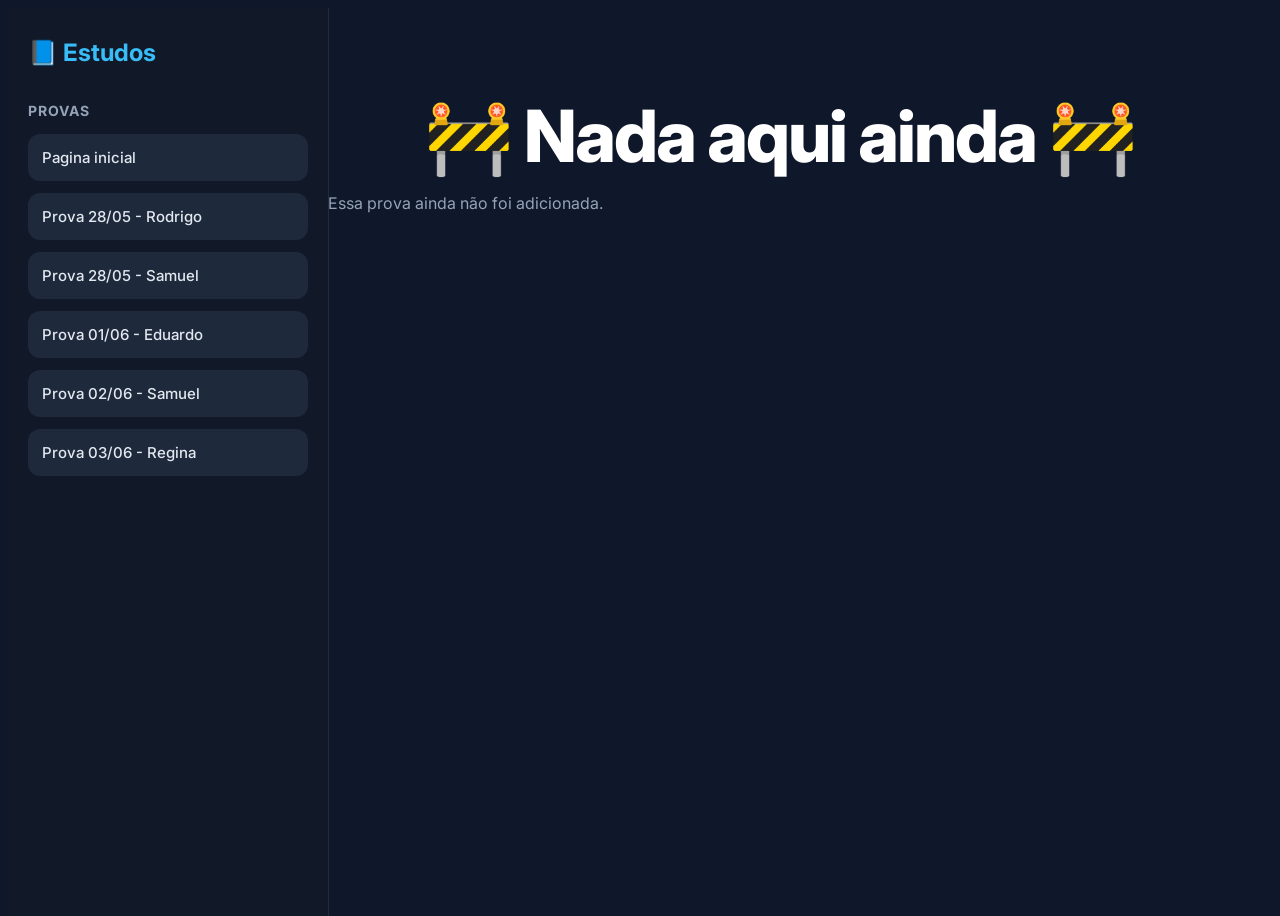
==== eduardo.html @ 47b03b49 "Update eduardo.html" ====
<!DOCTYPE html>
<html lang="pt-BR">
<head>
<meta charset="UTF-8">
<meta name="viewport" content="width=device-width, initial-scale=1.0">

<title>Nada Aqui</title>

<link href="https://fonts.googleapis.com/css2?family=Inter:wght@400;500;600;700&display=swap" rel="stylesheet">
<link rel="stylesheet" href="style.css">

</head>

<body>

<!-- SIDEBAR -->

<div class="sidebar">

    <div class="logo">
        📘 Estudos
    </div>

    <h2>Provas</h2>

    <div class="menu">
        <a href="index.html"> Pagina inicial
        <a href="rodrigo.html">Prova 28/05 - Rodrigo</a>
        <a href="samuel1.html">Prova 28/05 - Samuel</a>
        <a href="eduardo.html">Prova 01/06 - Eduardo</a>
        <a href="samuel2.html">Prova 02/06 - Samuel</a>
        <a href="regina.html">Prova 03/06 - Regina</a>
    </div>

</div>

<!-- MAIN -->

<div class="main">

    <div class="header">

        <h1>🚧 Nada aqui ainda 🚧</h1>

        <p>
            Essa prova ainda não foi adicionada.
        </p>

    </div>

</div>

</body>
</html>
---- style.css ----
```css
*{
    margin:0;
    padding:0;
    box-sizing:border-box;
}

body{
    font-family:'Inter',sans-serif;
    background:#0f172a;
    color:white;
    display:flex;
    min-height:100vh;
}

/* SIDEBAR */

.sidebar{
    width:280px;
    background:#111827;
    border-right:1px solid rgba(255,255,255,0.08);
    padding:30px 20px;
    position:fixed;
    height:100vh;
    overflow-y:auto;
}

.logo{
    font-size:24px;
    font-weight:700;
    margin-bottom:35px;
    color:#38bdf8;
}

.sidebar h2{
    font-size:14px;
    color:#94a3b8;
    margin-bottom:15px;
    text-transform:uppercase;
    letter-spacing:1px;
}

.menu{
    display:flex;
    flex-direction:column;
    gap:12px;
}

.menu a{
    text-decoration:none;
    color:#e2e8f0;
    background:#1e293b;
    padding:14px;
    border-radius:12px;
    transition:0.2s;
    font-size:15px;
    font-weight:500;
}

.menu a:hover{
    background:#334155;
    transform:translateX(3px);
}

/* MAIN */

.main{
    margin-left:280px;
    padding:40px;
    width:100%;
}

.header{
    margin-bottom:35px;
}

.header h1{
    font-size:34px;
    margin-bottom:10px;
}

.header p{
    color:#94a3b8;
    line-height:1.6;
}

/* QUESTÕES */

.question-card{
    background:#1e293b;
    border:1px solid rgba(255,255,255,0.05);
    border-radius:22px;
    padding:28px;
    margin-bottom:28px;
    box-shadow:0 10px 30px rgba(0,0,0,0.25);
}

.question-title{
    font-size:22px;
    font-weight:700;
    margin-bottom:18px;
    color:#f8fafc;
}

.question-text{
    color:#cbd5e1;
    line-height:1.8;
    margin-bottom:24px;
}

.answers{
    display:flex;
    flex-direction:column;
    gap:14px;
}

.answer{
    background:#0f172a;
    border:2px solid transparent;
    padding:16px;
    border-radius:14px;
    cursor:pointer;
    transition:0.2s;
    color:#e2e8f0;
    line-height:1.6;
}

.answer:hover{
    border-color:#38bdf8;
    transform:scale(1.01);
}

.answer.correct{
    background:#14532d;
    border-color:#22c55e;
    color:#dcfce7;
}

.answer.wrong{
    background:#7f1d1d;
    border-color:#ef4444;
    color:#fee2e2;
}

.answer.disabled{
    pointer-events:none;
}

/* RESPONSIVO */

@media(max-width:900px){

    body{
        flex-direction:column;
    }

    .sidebar{
        width:100%;
        height:auto;
        position:relative;
    }

    .main{
        margin-left:0;
        padding:25px;
    }

}
```css id="pn5d6l"
/* MAIN */

.main{
    margin-left:280px;
    width:100%;
    padding:40px;
}

/* HEADER */

.header{
    width:100%;
    margin-bottom:35px;
}

.header h1{
    width:100%;
    font-size:72px;
    font-weight:800;
    text-align:center;
    line-height:1.1;
    letter-spacing:-2px;
}

/* GIF */

.gif-container{
    width:100%;
    display:flex;
    justify-content:center;
    margin-bottom:35px;
}

.gif-container img{
    width:100%;
    max-width:1200px;
    border-radius:24px;
    box-shadow:0 15px 40px rgba(0,0,0,0.45);
}

/* TEXTO */

.info-text{
    width:100%;
    text-align:center;
}

.info-text p{
    font-size:28px;
    font-weight:700;
    color:#e2e8f0;
}
```
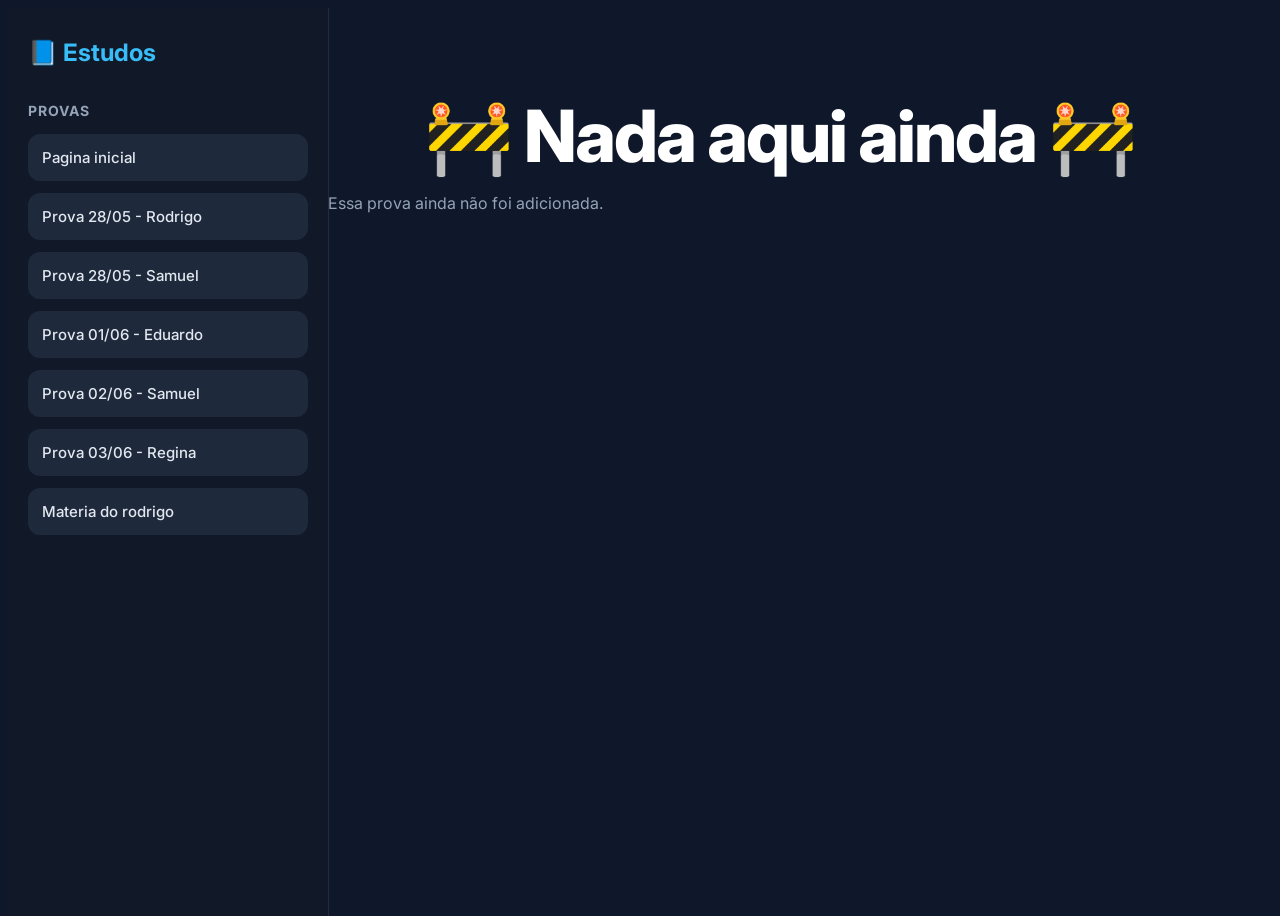
==== commit f99b7d4e: "Update eduardo.html" ====
--- a/eduardo.html
+++ b/eduardo.html
@@ -24,12 +24,13 @@
     <h2>Provas</h2>
 
     <div class="menu">
-        <a href="index.html"> Pagina inicial
+        <a href="index.html"> Pagina inicial</a>
         <a href="rodrigo.html">Prova 28/05 - Rodrigo</a>
         <a href="samuel1.html">Prova 28/05 - Samuel</a>
         <a href="eduardo.html">Prova 01/06 - Eduardo</a>
         <a href="samuel2.html">Prova 02/06 - Samuel</a>
         <a href="regina.html">Prova 03/06 - Regina</a>
+        <a href="materiadorodrigo"> Materia do rodrigo </a>
     </div>
 
 </div>
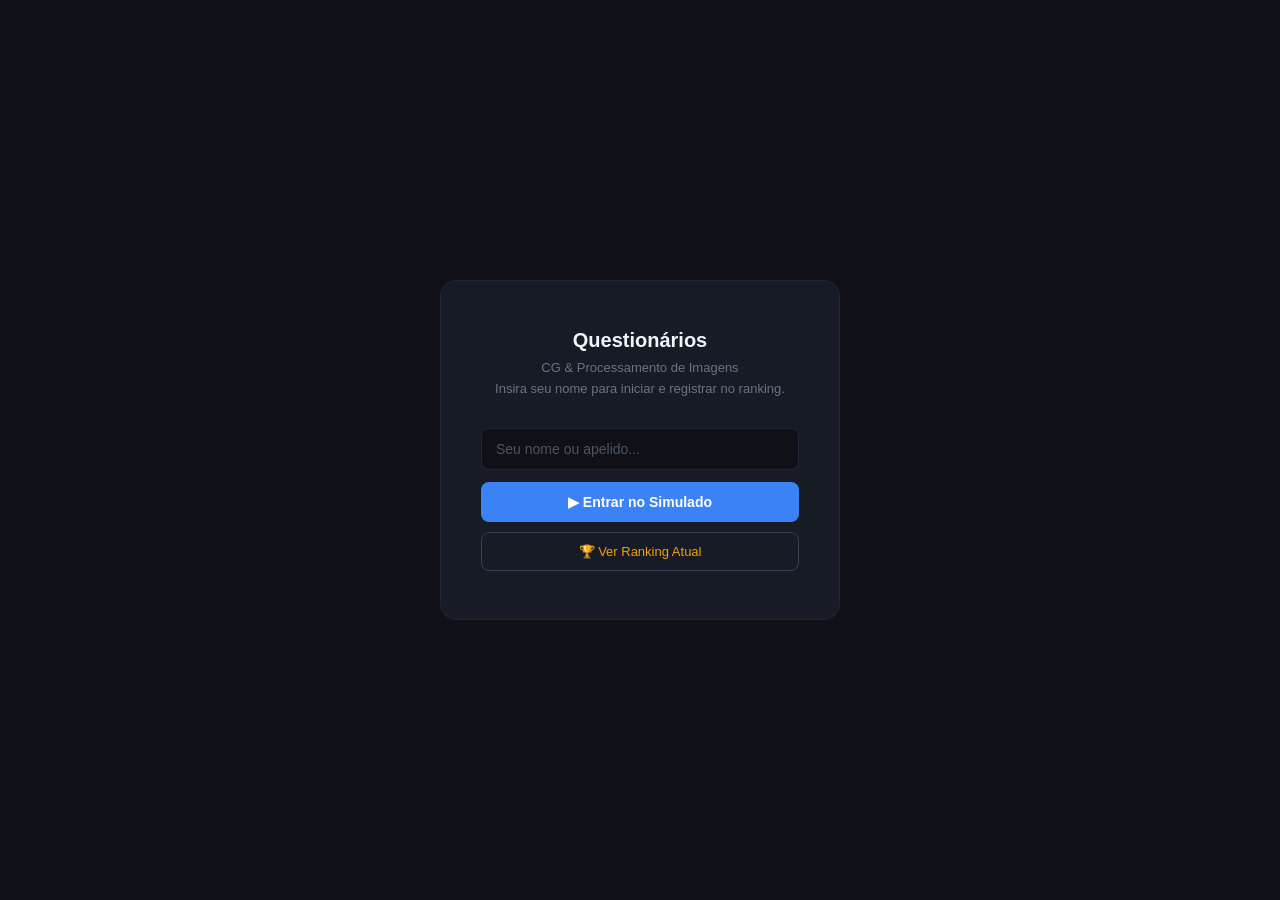
==== commit 8f56ae3e: "Update eduardo.html" ====
--- a/eduardo.html
+++ b/eduardo.html
@@ -1,55 +1,419 @@
 <!DOCTYPE html>
-<html lang="pt-BR">
+<html lang="pt-br">
 <head>
 <meta charset="UTF-8">
 <meta name="viewport" content="width=device-width, initial-scale=1.0">
-
-<title>Nada Aqui</title>
-
-<link href="https://fonts.googleapis.com/css2?family=Inter:wght@400;500;600;700&display=swap" rel="stylesheet">
-<link rel="stylesheet" href="style.css">
-
+<title>CG & Processamento de Imagens — Simulado</title>
+<style>
+* { box-sizing: border-box; margin: 0; padding: 0; }
+body {
+  font-family: -apple-system, BlinkMacSystemFont, 'Segoe UI', sans-serif;
+  background: #0f1117;
+  color: #e2e8f0;
+  font-size: 15px;
+  min-height: 100vh;
+}
+
+/* TOPBAR */
+#topbar {
+  display: none;
+  position: sticky;
+  top: 0;
+  z-index: 50;
+  background: #161b26;
+  border-bottom: 1px solid #1e2736;
+  padding: 0 32px;
+  height: 52px;
+  align-items: center;
+  gap: 16px;
+}
+.tb-nome { font-size: 14px; font-weight: 600; color: #f1f5f9; white-space: nowrap; }
+.tb-bar-wrap { flex: 1; height: 4px; background: #1e2736; border-radius: 2px; overflow: hidden; }
+.tb-bar { height: 100%; background: #3b82f6; width: 0%; transition: width 0.4s; border-radius: 2px; }
+.tb-scores { display: flex; gap: 14px; font-size: 13px; font-weight: 600; white-space: nowrap; }
+.tb-ok { color: #22c55e; }
+.tb-err { color: #ef4444; }
+.tb-prog { color: #4b5563; }
+.btn-rank-top {
+  background: transparent; color: #f59e0b;
+  border: 1px solid #374151; border-radius: 8px;
+  padding: 6px 14px; font-size: 13px; font-weight: 500;
+  cursor: pointer; white-space: nowrap; transition: border-color 0.15s;
+  font-family: inherit;
+}
+.btn-rank-top:hover { border-color: #f59e0b; }
+
+/* LOGIN */
+#screen-login {
+  min-height: 100vh; display: flex;
+  align-items: center; justify-content: center; padding: 40px 20px;
+}
+.login-card {
+  background: #161b26; border: 1px solid #1e2736;
+  border-radius: 16px; padding: 48px 40px;
+  width: 100%; max-width: 400px; text-align: center;
+}
+.login-card h1 { font-size: 20px; font-weight: 700; color: #f1f5f9; margin-bottom: 6px; }
+.login-card p { font-size: 13px; color: #6b7280; margin-bottom: 28px; line-height: 1.6; }
+.login-card input {
+  width: 100%; background: #0f1117; border: 1px solid #1e2736;
+  border-radius: 8px; padding: 12px 14px; color: #f1f5f9;
+  font-size: 14px; outline: none; margin-bottom: 12px;
+  transition: border-color 0.15s; font-family: inherit;
+}
+.login-card input:focus { border-color: #3b82f6; }
+.login-card input::placeholder { color: #4b5563; }
+.btn-primary {
+  width: 100%; background: #3b82f6; color: #fff; border: none;
+  border-radius: 8px; padding: 12px; font-size: 14px; font-weight: 600;
+  cursor: pointer; margin-bottom: 10px; transition: background 0.15s; font-family: inherit;
+}
+.btn-primary:hover { background: #2563eb; }
+.btn-secondary {
+  width: 100%; background: transparent; color: #f59e0b;
+  border: 1px solid #374151; border-radius: 8px;
+  padding: 11px; font-size: 13px; font-weight: 500;
+  cursor: pointer; transition: border-color 0.15s; font-family: inherit;
+}
+.btn-secondary:hover { border-color: #f59e0b; }
+
+/* QUIZ */
+#screen-quiz { display: none; max-width: 820px; margin: 0 auto; padding: 36px 24px 60px; }
+#quiz-heading h1 { font-size: 30px; font-weight: 800; color: #f1f5f9; margin-bottom: 6px; }
+#quiz-heading p { font-size: 13px; color: #6b7280; margin-bottom: 28px; }
+
+/* CARDS */
+.q-card {
+  background: #161b26; border: 1px solid #1e2736;
+  border-radius: 12px; padding: 26px; margin-bottom: 16px;
+}
+.q-num { font-size: 13px; font-weight: 600; color: #3b82f6; margin-bottom: 10px; }
+.q-ctx {
+  font-size: 13px; color: #6b7280; line-height: 1.65;
+  margin-bottom: 14px; padding-bottom: 14px; border-bottom: 1px solid #1e2736;
+}
+.q-txt { font-size: 14px; color: #cbd5e1; line-height: 1.65; margin-bottom: 16px; }
+.options { display: flex; flex-direction: column; gap: 8px; }
+.opt {
+  display: flex; align-items: flex-start; gap: 12px;
+  padding: 13px 15px; background: #1a2032;
+  border: 1px solid #1e2736; border-radius: 8px;
+  cursor: pointer; text-align: left; width: 100%;
+  font-family: inherit; font-size: 14px; color: #cbd5e1;
+  line-height: 1.55; transition: background 0.12s, border-color 0.12s;
+}
+.opt:hover:not(.locked) { background: #1e2a40; border-color: #2d3f5c; }
+.opt-l { font-size: 13px; font-weight: 600; color: #4b5563; min-width: 20px; flex-shrink: 0; margin-top: 1px; }
+.opt.correct { background: #052e16; border-color: #16a34a; color: #86efac; }
+.opt.correct .opt-l { color: #22c55e; }
+.opt.wrong { background: #1f1215; border-color: #b91c1c; color: #fca5a5; opacity: 0.75; }
+.opt.wrong .opt-l { color: #ef4444; }
+.opt.locked { cursor: default; pointer-events: none; }
+.explanation {
+  display: none; margin-top: 12px; padding: 13px 15px;
+  border-radius: 8px; font-size: 13px; line-height: 1.65; border-left: 3px solid;
+}
+.explanation.show { display: block; }
+.explanation.ok { background: #052e16; border-color: #16a34a; color: #86efac; }
+.explanation.fail { background: #1f1215; border-color: #b91c1c; color: #fca5a5; }
+.exp-tag {
+  display: block; font-size: 11px; font-weight: 700;
+  letter-spacing: 0.5px; margin-bottom: 5px; text-transform: uppercase;
+}
+.ok .exp-tag { color: #22c55e; }
+.fail .exp-tag { color: #ef4444; }
+
+/* RESULTADO */
+#screen-result {
+  display: none; min-height: 100vh;
+  align-items: center; justify-content: center; padding: 40px 24px;
+}
+.result-card {
+  background: #161b26; border: 1px solid #1e2736;
+  border-radius: 16px; padding: 48px 40px;
+  max-width: 440px; width: 100%; text-align: center;
+}
+.result-card h2 { font-size: 20px; font-weight: 700; color: #f1f5f9; margin-bottom: 10px; }
+.result-pct { font-size: 64px; font-weight: 800; color: #3b82f6; line-height: 1; margin-bottom: 10px; }
+.result-sub { font-size: 14px; color: #6b7280; margin-bottom: 28px; }
+.result-sub strong { color: #f1f5f9; }
+.sync-msg { font-size: 12px; color: #4b5563; margin-top: 12px; }
+
+/* RANKING */
+#screen-ranking { display: none; min-height: 100vh; padding: 48px 24px; }
+.rank-wrap { max-width: 580px; margin: 0 auto; }
+.rank-title { font-size: 20px; font-weight: 700; color: #f1f5f9; margin-bottom: 24px; }
+.rank-table { width: 100%; border-collapse: collapse; }
+.rank-table th {
+  text-align: left; font-size: 11px; font-weight: 600;
+  letter-spacing: 1px; text-transform: uppercase;
+  color: #4b5563; padding: 10px 14px; border-bottom: 1px solid #1e2736;
+}
+.rank-table td { padding: 13px 14px; font-size: 14px; color: #cbd5e1; border-bottom: 1px solid #1a2032; }
+.rank-pos { font-weight: 700; color: #6b7280; }
+.rank-pts { font-weight: 700; color: #22c55e; text-align: right; }
+.rank-me td { color: #fbbf24 !important; background: #1c1a10; }
+.rank-me .rank-pts { color: #fbbf24 !important; }
+.rank-loading { color: #4b5563; font-size: 13px; padding: 20px 14px; }
+.rank-actions { display: flex; gap: 10px; margin-top: 24px; flex-wrap: wrap; }
+.btn-back {
+  background: #1e2736; color: #93c5fd; border: 1px solid #1e2736;
+  border-radius: 8px; padding: 10px 18px; font-size: 13px; font-weight: 500;
+  cursor: pointer; transition: border-color 0.15s; font-family: inherit;
+}
+.btn-back:hover { border-color: #3b82f6; }
+.btn-reload {
+  background: transparent; color: #6b7280; border: 1px solid #1e2736;
+  border-radius: 8px; padding: 10px 18px; font-size: 13px;
+  cursor: pointer; font-family: inherit; transition: color 0.15s;
+}
+.btn-reload:hover { color: #f1f5f9; }
+
+::-webkit-scrollbar { width: 5px; }
+::-webkit-scrollbar-track { background: transparent; }
+::-webkit-scrollbar-thumb { background: #1e2736; border-radius: 3px; }
+</style>
 </head>
-
 <body>
 
-<!-- SIDEBAR -->
-
-<div class="sidebar">
-
-    <div class="logo">
-        📘 Estudos
+<div id="topbar">
+  <span class="tb-nome" id="tb-nome">—</span>
+  <div class="tb-bar-wrap"><div class="tb-bar" id="tb-bar"></div></div>
+  <div class="tb-scores">
+    <span class="tb-ok" id="tb-ac">✓ 0</span>
+    <span class="tb-err" id="tb-err">✗ 0</span>
+    <span class="tb-prog" id="tb-prog">0/50</span>
+  </div>
+  <button class="btn-rank-top" onclick="verRanking(true)">🏆 Ranking</button>
+</div>
+
+<div id="screen-login">
+  <div class="login-card">
+    <h1>Questionários</h1>
+    <p>CG &amp; Processamento de Imagens<br>Insira seu nome para iniciar e registrar no ranking.</p>
+    <input type="text" id="input-nome" placeholder="Seu nome ou apelido..." autocomplete="off">
+    <button class="btn-primary" onclick="iniciar()">▶ Entrar no Simulado</button>
+    <button class="btn-secondary" onclick="verRanking(false)">🏆 Ver Ranking Atual</button>
+  </div>
+</div>
+
+<div id="screen-quiz">
+  <div id="quiz-heading">
+    <h1>CG &amp; Processamento de Imagens — Exercícios</h1>
+    <p>Clique em uma alternativa para responder. Ao errar, a resposta correta será destacada em verde.</p>
+  </div>
+  <div id="quiz-body"></div>
+</div>
+
+<div id="screen-result">
+  <div class="result-card">
+    <h2>Simulado Concluído! 🎉</h2>
+    <div class="result-pct" id="res-pct">0%</div>
+    <div class="result-sub">Você acertou <strong id="res-ac">0</strong> de <strong>50</strong> questões.</div>
+    <button class="btn-primary" onclick="verRanking(false)">🏆 Ver Ranking Final</button>
+    <div class="sync-msg" id="sync-msg">Sincronizando resultado...</div>
+  </div>
+</div>
+
+<div id="screen-ranking">
+  <div class="rank-wrap">
+    <div class="rank-title">🏆 Ranking Global</div>
+    <table class="rank-table">
+      <thead><tr>
+        <th style="width:48px">Pos</th>
+        <th>Nome</th>
+        <th style="text-align:right">Acertos</th>
+      </tr></thead>
+      <tbody id="rank-body">
+        <tr><td colspan="3" class="rank-loading">Carregando...</td></tr>
+      </tbody>
+    </table>
+    <div class="rank-actions">
+      <button class="btn-back" id="btn-voltar" onclick="fecharRanking()" style="display:none">← Voltar ao Simulado</button>
+      <button class="btn-reload" onclick="location.reload()">↺ Nova Tentativa</button>
     </div>
-
-    <h2>Provas</h2>
-
-    <div class="menu">
-        <a href="index.html"> Pagina inicial</a>
-        <a href="rodrigo.html">Prova 28/05 - Rodrigo</a>
-        <a href="samuel1.html">Prova 28/05 - Samuel</a>
-        <a href="eduardo.html">Prova 01/06 - Eduardo</a>
-        <a href="samuel2.html">Prova 02/06 - Samuel</a>
-        <a href="regina.html">Prova 03/06 - Regina</a>
-        <a href="materiadorodrigo"> Materia do rodrigo </a>
-    </div>
-
+  </div>
 </div>
 
-<!-- MAIN -->
-
-<div class="main">
-
-    <div class="header">
-
-        <h1>🚧 Nada aqui ainda 🚧</h1>
-
-        <p>
-            Essa prova ainda não foi adicionada.
-        </p>
-
-    </div>
-
-</div>
-
+<script>
+const API = "https://sheetdb.io/api/v1/3kdw59bdva45d";
+let nome = "", acertos = 0, erros = 0, respondidas = 0;
+const answered = {};
+const TOTAL = 50;
+
+const Q = [
+  {n:1,ctx:"Uma startup de jogos eletrônicos está desenvolvendo um simulador de direção em ambiente urbano. A equipe técnica precisa garantir que o jogo rode a 60 frames por segundo (FPS) em consoles de nova geração, mas o diretor de arte exige que os reflexos nos carros e poças d'água sejam fisicamente precisos para aumentar a imersão. Ao analisar as opções de renderização, a equipe se depara com o \"Muro Computacional\" provocado pela explosão combinatória de cálculos.",p:"Avalie as características das técnicas de renderização e selecione a estratégia técnica mais adequada para equilibrar o desempenho de 60 FPS com a necessidade de reflexos precisos, considerando o padrão atual da indústria.",o:{A:"Utilizar apenas Rasterização, pois é extremamente rápida e ideal para tempo real, apesar de os reflexos serem apenas aproximações matemáticas.",B:"Implementar o Ray Tracing Puro, pois garante realismo absoluto e precisão em reflexos e refrações, independentemente do custo computacional.",C:"Adotar a Renderização Híbrida, utilizando rasterização para a geometria base e Ray Tracing para o cálculo de luzes e reflexos específicos.",D:"Optar pelo Path Tracing recursivo sem limites de subdivisão, visando a máxima fidelidade visual em cada pixel da cena urbana."},c:"C",e:"A Renderização Híbrida é o padrão atual da indústria: usa rasterização para a geometria base (rápida) e aplica Ray Tracing seletivamente para reflexos e iluminação (preciso). Isso equilibra performance de 60 FPS com a qualidade visual exigida."},
+  {n:2,ctx:"Durante o desenvolvimento de um renderizador customizado, um engenheiro de software percebe que o sistema gasta a maior parte do tempo de processamento tentando localizar qual objeto da cena foi atingido por cada raio disparado pela câmera. Para otimizar o projeto, ele decide utilizar tecnologias de hardware dedicado presentes nas GPUs modernas.",p:"Analise o funcionamento do hardware de aceleração e identifique qual componente é projetado especificamente para resolver o problema de gargalo descrito no texto-base.",o:{A:"CUDA Cores, que são responsáveis por realizar a rasterização tradicional e cálculos genéricos de sombreamento.",B:"RT Cores, que possuem circuitos dedicados para acelerar a travessia da estrutura BVH e o cálculo de intersecções raio-triângulo.",C:"Tensor Cores, que atuam na execução de redes neurais para reconstruir frames em alta fidelidade por meio do Denoising.",D:"Memória Integrada da GPU, cujo único limite é a quantidade de dados que determina a complexidade da cena a ser exibida."},c:"B",e:"Os RT Cores são circuitos físicos dedicados exclusivamente à travessia da estrutura BVH e ao cálculo de intersecção raio-triângulo — exatamente o gargalo descrito. Eles executam essa tarefa em hardware, liberando os CUDA Cores para outros cálculos."},
+  {n:3,ctx:"O algoritmo de Ray Tracing é fundamentado na simulação do comportamento da luz, mas sua implementação computacional inverte a lógica física da natureza para ganhar eficiência. Em vez de rastrear fótons da fonte de luz até o olho, o algoritmo dispara raios a partir do observador.",p:"Considerando o paradigma do \"Rastreamento Reverso\", avalie por que essa técnica é considerada o método padrão para a eficiência computacional em renderização.",o:{A:"Porque rastrear fótons a partir da fonte de luz é impossível matematicamente, exigindo que a física seja invertida para funcionar.",B:"Porque evita o desperdício de processamento ao não calcular bilhões de fótons que nunca atingiriam a câmera ou o olho do observador.",C:"Porque permite que a luz viaje mais rápido no ambiente virtual do que na natureza, reduzindo o tempo de renderização por pixel.",D:"Porque elimina a necessidade de fontes de luz na cena, já que os raios partem diretamente do plano de visualização 2D."},c:"B",e:"Fontes de luz emitem fótons em todas as direções — a imensa maioria nunca chega ao observador. Rastrear a partir do olho garante que apenas os raios que efetivamente contribuem para a imagem sejam calculados, eliminando bilhões de cálculos desnecessários."},
+  {n:4,ctx:"Em uma cena de interior arquitetônico renderizada com poucos raios por pixel para economizar performance, a imagem resultante apresenta um aspecto granulado e com artefatos visíveis, conhecido como \"ruído\". Para solucionar isso em tempo real, os desenvolvedores aplicam técnicas de Inteligência Artificial.",p:"Analise a aplicação de algoritmos de Denoising no contexto da renderização moderna e escolha a alternativa que descreve corretamente sua função prática.",o:{A:"Aumentar a quantidade de raios disparados por pixel até que o ruído desapareça naturalmente pelo poder de processamento bruto.",B:"Substituir completamente o algoritmo de Ray Tracing por uma rede neural que gera imagens estáticas sem cálculos geométricos.",C:"Utilizar redes neurais para prever e preencher as lacunas visuais, reconstruindo o frame em alta fidelidade com menos raios disparados.",D:"Limpar a lente da câmera virtual para remover poeira digital que causa a impressão de granulação nas superfícies dos objetos."},c:"C",e:"O Denoising usa redes neurais treinadas para inferir os pixels faltantes a partir de uma amostra esparsa de raios, reconstruindo o frame completo em alta fidelidade. Permite usar menos raios por pixel sem sacrificar qualidade visual."},
+  {n:5,ctx:"O Ray Tracing é um algoritmo recursivo. Ao atingir uma superfície transparente, como um copo de vidro, o raio primário pode gerar novos raios para processar a cor final do pixel. O documento descreve que a cor final é uma \"soma formidável\" de diferentes componentes.",p:"Com base no modelo de sombreamento e na recursividade do algoritmo, avalie quais componentes devem ser combinados para calcular a cor de um pixel que intersecta um objeto semitransparente e reflexivo.",o:{A:"Apenas a cor do fundo da cena, já que raios que atravessam objetos transparentes não possuem cor própria definida.",B:"A soma das componentes ambiente, difusa e especular, ignorando as chamadas recursivas para manter o desempenho estável.",C:"A combinação do modelo de atenuação de Phong com as contribuições dos raios secundários de reflexão e refração.",D:"Apenas o raio de sombra, para garantir que o objeto transparente projete uma sombra opaca e perfeitamente negra no chão."},c:"C",e:"Para um objeto semitransparente e reflexivo, a cor final combina as componentes locais do modelo de Phong (ambiente + difusa + especular) com as contribuições recursivas: o raio de reflexão e o raio de refração."},
+  {n:6,ctx:"Um profissional de arquitetura precisa apresentar um projeto de iluminação natural para um cliente. Ele precisa demonstrar como a luz do sol entra pelas janelas, reflete no piso de mármore e ilumina indiretamente o teto. Para isso, ele utiliza um software que simula o traçado de raios.",p:"Analise as capacidades do Ray Tracing descritas nas fontes e identifique qual característica da técnica permite atender à necessidade desse profissional.",o:{A:"A capacidade de converter modelos 3D em pixels 2D de forma extremamente rápida, ideal para apresentações em tablets simples.",B:"A simulação realista de iluminação indireta, reflexos, refrações e sombras fisicamente precisos através do rastreamento da luz.",C:"O uso de polígonos aproximados que substituem a necessidade de cálculos matemáticos sobre o comportamento da luz solar.",D:"A exclusão de raios de sombra, permitindo que a luz atravesse todos os objetos da cena sem criar áreas escuras no ambiente."},c:"B",e:"O Ray Tracing simula fisicamente o caminho da luz: luz solar entrando pela janela, refletindo no mármore e iluminando indiretamente o teto. Essa capacidade de rastrear caminhos completos da luz é o que diferencia a técnica."},
+  {n:7,ctx:"Para evitar que o algoritmo de Ray Tracing entre em um loop infinito ao processar reflexos entre dois espelhos paralelos, os programadores implementam critérios de parada na recursividade.",p:"Avalie as estratégias de controle do algoritmo e selecione o critério correto utilizado para encerrar a inspeção recursiva de raios secundários.",o:{A:"Encerrar quando o raio atingir a fonte de luz primária, independentemente de quantas reflexões ele tenha sofrido antes.",B:"Estabelecer um limite máximo de subdivisões ou parar quando a contribuição do raio secundário for inferior a um valor mínimo definido.",C:"Parar o processamento assim que o primeiro objeto for atingido pelo raio primário, ignorando qualquer interação subsequente.",D:"Manter a recursão ativa até que todos os pixels da tela atinjam a mesma cor, garantindo a uniformidade cromática da imagem final."},c:"B",e:"Dois critérios de parada são utilizados: (1) limite máximo de profundidade de recursão e (2) limiar de contribuição mínima — se o raio contribui menos que X% para a cor final, é descartado. Ambos evitam loops infinitos."},
+  {n:8,ctx:"A técnica de Ray Tracing utiliza diferentes tipos de \"raios secundários\" após a intersecção inicial do raio primário com um objeto da cena. Cada tipo de raio possui uma função específica para determinar a luminosidade e a cor do ponto atingido.",p:"Considere um ponto P em uma cena. Para determinar se esse ponto está em uma zona de penumbra ou escuridão, qual procedimento o algoritmo deve realizar?",o:{A:"Disparar um raio refletor para verificar se a luz de outros objetos está atingindo o ponto P por meio de espelhamento.",B:"Disparar um raio de sombra a partir do ponto P em direção ao foco de luz; se houver obstrução, o ponto está na sombra.",C:"Disparar um raio refrator para calcular como a luz atravessa o objeto e ilumina seu interior de forma difusa e homogênea.",D:"Disparar um raio primário de volta para a câmera para confirmar se o observador ainda está olhando para aquela posição."},c:"B",e:"O raio de sombra parte do ponto P diretamente em direção à fonte de luz. Se algum objeto interceptar esse caminho antes de chegar à fonte, P está na sombra. É o mecanismo direto do Ray Tracing para calcular oclusão de luz."},
+  {n:9,ctx:"A evolução do hardware permitiu que o Ray Tracing, antes restrito ao cinema e sistemas não-real-time, chegasse aos videogames. No entanto, as GPUs possuem limitações físicas que afetam a complexidade da cena.",p:"Avalie o papel da memória integrada na GPU para a renderização de cenas realistas via Ray Tracing, conforme apontado nos documentos.",o:{A:"A memória determina a velocidade de disparo dos raios, mas não interfere na quantidade de objetos que a cena pode conter.",B:"A memória integrada é irrelevante, pois o Ray Tracing em tempo real depende exclusivamente dos núcleos CUDA para funcionar.",C:"A quantidade de memória integrada determina o limite de complexidade da cena (objetos, texturas) que pode ser renderizada.",D:"A memória serve apenas para armazenar os algoritmos de IA, enquanto a geometria da cena fica armazenada no processador (CPU)."},c:"C",e:"A VRAM precisa armazenar toda a geometria da cena, texturas e estruturas BVH. Quando a cena é mais complexa do que a VRAM comporta, é impossível renderizá-la. A memória integrada é o limite físico de complexidade de cena no Ray Tracing em tempo real."},
+  {n:10,ctx:"Um estudante de Computação Gráfica está implementando o algoritmo básico de Ray Tracing. Ele escreveu um código que percorre cada pixel da imagem e dispara um raio. Ele precisa tratar o caso em que o raio disparado não atinge nenhum objeto da cena.",p:"Com base na lógica do algoritmo de traçado de raios, qual deve ser a decisão do sistema quando o NearestObject retornar um valor nulo (NULL)?",o:{A:"O pixel correspondente deve ser preenchido com a cor preta obrigatoriamente, indicando erro no processamento do raio.",B:"O algoritmo deve reiniciar o disparo do raio a partir de um ângulo diferente até que algum objeto seja finalmente encontrado.",C:"O pixel deve ser preenchido com a cor definida para o fundo da cena, indicando que o raio se perdeu no \"infinito\".",D:"O sistema deve lançar raios de sombra recursivos para tentar iluminar o vazio e encontrar objetos invisíveis por refração."},c:"C",e:"Quando nenhum objeto é intersectado, o raio se perdeu no infinito da cena — é simplesmente o fundo. O pixel recebe a cor de fundo definida. Usar preto obrigatório seria incorreto; relançar raios seria ineficiente."},
+  {n:11,ctx:"Uma desenvolvedora de jogos indie está criando um simulador de exploração espacial para dispositivos móveis com hardware limitado. O diretor técnico precisa decidir entre implementar um modelo de iluminação global complexo ou um modelo de iluminação local, como o modelo de Phong, para garantir que o jogo mantenha uma taxa de quadros estável sem sacrificar totalmente a estética visual.",p:"Avalie as características dos modelos de iluminação apresentados e escolha a decisão técnica mais adequada para esse cenário de restrição de hardware.",o:{A:"Implementar o Ray Tracing completo, pois ele simplifica o processamento ao ignorar as reflexões diretas da luz.",B:"Adotar o modelo de iluminação local, pois ele considera apenas reflexões diretas e reduz a complexidade computacional.",C:"Utilizar modelos de iluminação global, que são ideais para dispositivos móveis por exigirem menos memória de vídeo.",D:"Descartar o uso de malhas poligonais, uma vez que o modelo de Phong funciona apenas com superfícies analíticas curvas."},c:"B",e:"O modelo de iluminação local (como Phong) calcula apenas a interação direta entre luz, superfície e observador, sem rastrear reflexos globais. É muito menos custoso computacionalmente, adequado para hardware mobile."},
+  {n:12,ctx:"Durante a renderização de um protótipo de mobiliário em 3D, um designer percebe que as superfícies curvas de um sofá parecem \"facetadas\", com divisões claras entre os polígonos planos, apesar de a malha ser densa. O programador gráfico sugere alterar o método de tonalização para melhorar a aparência sem aumentar o número de polígonos.",p:"Analise as técnicas de tonalização (shading) e identifique qual método deve ser aplicado para que o objeto pareça ter uma superfície suave.",o:{A:"Tonalização constante, que aplica a mesma cor em todos os pontos do polígono a partir de um único vértice.",B:"Tonalização por textura, que substitui a geometria do objeto por uma imagem bidimensional de baixa resolução.",C:"Tonalização interpolada, que aproxima polígonos planos a superfícies curvas calculando cores entre os vértices.",D:"Tonalização local, que ignora os vetores normais do polígono para gerar uma iluminação uniforme e chapada."},c:"C",e:"A tonalização interpolada interpola as normais ou cores entre os vértices, criando variação suave de iluminação que simula curvatura contínua sem adicionar polígonos — elimina o aspecto facetado."},
+  {n:13,ctx:"Uma empresa de arquitetura digital precisa criar um modelo 3D de um pavilhão com grandes paredes de madeira rústica. Para manter o realismo visual dos veios da madeira sem sobrecarregar o motor de renderização com \"milhões de polígonos\", a equipe decide aplicar uma técnica de mapeamento.",p:"Com base nos conceitos de otimização de cenas 3D, selecione a estratégia correta para alcançar o realismo desejado com eficiência de processamento.",o:{A:"Aumentar a malha poligonal até que cada detalhe da madeira seja um polígono individual, garantindo fidelidade.",B:"Utilizar a tonalização constante em tons de marrom para simular a variação natural de cores da madeira real.",C:"Aplicar uma textura, sobrepondo uma imagem bidimensional ao polígono por meio do mapeamento de coordenadas.",D:"Substituir a iluminação local por Ray Casting para que os detalhes da madeira surjam naturalmente da reflexão difusa."},c:"C",e:"Mapeamento de textura é a técnica padrão: uma imagem fotográfica dos veios de madeira é colada sobre o polígono plano via coordenadas UV — resultado visualmente rico com custo geométrico zero."},
+  {n:14,ctx:"Em um simulador de física óptica, deseja-se representar como a luz incide sobre uma superfície rugosa de gesso. O sistema deve calcular a intensidade da luz refletida em diversos ângulos para garantir que a percepção de brilho seja a mesma, independentemente da posição do observador.",p:"Considerando as propriedades da reflexão difusa, avalie quais fatores determinam a quantidade de luz que um ponto de projeção receberá nesse simulador.",o:{A:"Apenas a cor intrínseca da fonte de luz, ignorando o ângulo de incidência sobre a superfície do objeto.",B:"A distância entre os pontos de reflexão e projeção, a distância até a fonte e o ângulo θ com a normal.",C:"A quantidade de pixels da tela de projeção, que define se a reflexão será processada como global ou local.",D:"O uso exclusivo de tonalização interpolada, que elimina a necessidade de calcular a normal da superfície."},c:"B",e:"Pela Lei de Lambert, a intensidade da reflexão difusa depende do cosseno do ângulo de incidência θ com a normal, da distância à fonte e da distância ao ponto de projeção. Todos os três fatores geométricos são necessários."},
+  {n:15,ctx:"O modelo de Phong é amplamente utilizado em computação gráfica por decompor a luminosidade incidente em três componentes fundamentais: difusa, especular e ambiente. Uma equipe de desenvolvimento está ajustando esses parâmetros para simular o material de uma caneta de plástico brilhante sob uma luz direta.",p:"Para obter o efeito de um ponto de brilho intenso (reflexo da lâmpada) na superfície da caneta, qual componente do modelo de Phong deve ser priorizada no ajuste?",o:{A:"Componente ambiente, que representa a luz refletida por outros objetos da cena de forma homogênea.",B:"Componente difusa, que garante que a luz reflita em diversos ângulos com a mesma intensidade.",C:"Componente especular, que depende do ângulo do raio da fonte de luz e do raio traçado para o centro de projeção.",D:"Componente de textura, que substitui o cálculo físico da luz por uma fotografia estática do material plástico."},c:"C",e:"O brilho intenso localizado (highlight) é a componente especular do modelo de Phong — altamente direcional, concentrada na direção de reflexão perfeita, responsável pela bolinha de luz em superfícies brilhantes."},
+  {n:16,ctx:"Um engenheiro de software está depurando um algoritmo de renderização e nota que, embora o modelo 3D seja complexo, a memória está sendo consumida excessivamente pelo armazenamento de cores para cada ponto da malha. Ele decide implementar um modelo de tonalização que otimize esse armazenamento.",p:"Avalie a função dos modelos de tonalização e selecione a alternativa que descreve como eles auxiliam na economia de armazenamento de dados do modelo 3D.",o:{A:"Eles permitem calcular a cor de infinitos pontos internos a partir de vértices finitos, sem precisar armazenar cada ponto.",B:"Eles convertem automaticamente imagens 2D em malhas 3D de alta densidade, reduzindo a necessidade de texturas.",C:"Eles eliminam a necessidade de vetores normais, armazenando apenas a posição global da fonte de luz na cena.",D:"Eles substituem o centro de projeção por um modelo de iluminação global que não exige processamento de cores."},c:"A",e:"Modelos de tonalização calculam a cor de qualquer ponto interno matematicamente, interpolando a partir dos vértices. Apenas os vértices precisam ser armazenados — infinitos pontos intermediários são computados sob demanda."},
+  {n:17,ctx:"O cálculo das componentes especular e difusa da luz é sensível à geometria da cena. Conforme as fontes, esses cálculos dependem fundamentalmente da relação angular entre os raios e a superfície atingida.",p:"Considere a interseção de um raio com um polígono. Quais são os dois ângulos críticos em relação à normal do polígono necessários para determinar as componentes da luz?",o:{A:"O ângulo de refração interna do material e o ângulo de inclinação do monitor do usuário.",B:"O ângulo do raio a partir do centro de projeção e o ângulo do raio proveniente da fonte de luz.",C:"O ângulo de rotação da câmera no eixo Z e o ângulo de curvatura da malha poligonal externa.",D:"O ângulo de interpolação entre dois polígonos vizinhos e o ângulo de preenchimento da textura 2D."},c:"B",e:"Para calcular a iluminação são necessários dois ângulos com a normal: (1) ângulo do vetor à fonte de luz — componente difusa e especular; (2) ângulo do vetor ao observador/câmera — componente especular e visibilidade."},
+  {n:18,ctx:"Ao aplicar uma textura de \"parede de tijolos\" em um polígono plano que representa uma fachada, um desenvolvedor nota que o padrão de tijolos aparece distorcido. Ele revisa o processo de mapeamento para corrigir o problema.",p:"Analise o funcionamento da aplicação de texturas e identifique o procedimento correto para obter a cor de um ponto no interior do polígono de forma precisa.",o:{A:"Calcular a média aritmética das cores dos vértices e aplicar um filtro de tonalização constante sobre a parede.",B:"Realizar o mapeamento das coordenadas dos vértices sobre a imagem e extrair os pontos internos dessa imagem.",C:"Ignorar as coordenadas dos vértices e projetar a imagem 2D de forma aleatória até cobrir toda a malha poligonal.",D:"Converter a imagem de textura em uma malha de milhões de polígonos para que a tonalização interpolada a reconheça."},c:"B",e:"O mapeamento UV associa os vértices do polígono 3D a coordenadas (u,v) na imagem de textura. Para qualquer ponto interno, interpolam-se as coordenadas UV dos vértices e lê-se o pixel correspondente na textura."},
+  {n:19,ctx:"Modelos de iluminação são representações matemáticas da física da reflexão da luz em superfícies. Eles buscam simular como a luz chega até o ponto de projeção na tela. Em computação gráfica, os materiais são representados por malhas poligonais.",p:"Considerando que o material é uma malha poligonal, o que ocorre exatamente quando a luz reflete sobre ele, de acordo com o modelo de iluminação?",o:{A:"A malha poligonal é destruída e substituída por uma imagem de textura para economizar processamento.",B:"O sistema projeta na tela a cor do material no ponto exato de reflexão da luz.",C:"A luz atravessa os polígonos sem sofrer desvio, pois malhas poligonais não possuem propriedades físicas de reflexão.",D:"O modelo de iluminação altera a geometria dos vértices para que o objeto se mova em direção à fonte de luz."},c:"B",e:"O modelo calcula matematicamente as interações de luz no ponto de intersecção usando normais, ângulos e distâncias — e determina qual cor aparece na tela para aquele pixel, projetando-a no plano de visualização."},
+  {n:20,ctx:"Um sistema de CAD (Desenho Auxiliado por Computador) utiliza \"tonalização constante\" para renderizar peças mecânicas em modo de rascunho. O usuário reclama que é difícil distinguir a curvatura de peças cilíndricas nesse modo.",p:"Avalie a limitação técnica da tonalização constante nesse cenário profissional e aponte o motivo do problema relatado pelo usuário.",o:{A:"A tonalização constante gera cores diferentes para cada pixel, confundindo a percepção de profundidade do cilindro.",B:"Como todos os vetores normais de um polígono plano são paralelos, o polígono inteiro recebe uma única cor uniforme.",C:"Esse modelo exige o uso de Ray Tracing global, que escurece excessivamente as superfícies curvas das peças.",D:"A técnica depende de texturas fotográficas que não podem ser aplicadas em objetos cilíndricos ou esféricos."},c:"B",e:"Na tonalização constante, calcula-se um único valor de iluminação por polígono usando a normal média. Todos os pixels recebem a mesma cor — criando fronteiras duras e tornando impossível perceber a curvatura contínua do cilindro."},
+  {n:21,ctx:"Uma empresa de logística utiliza visão computacional para ler códigos de identificação em embalagens. Devido à iluminação variável do galpão, muitas imagens capturadas apresentam baixo contraste, dificultando a distinção entre o código e o fundo. O engenheiro responsável precisa implementar um ajuste que redistribua os tons de cinza de forma não linear para destacar os detalhes sem perder informações nas áreas muito claras ou muito escuras.",p:"Avalie as técnicas de processamento pontual e selecione a ferramenta matemática mais versátil para realizar esse ajuste customizado de contraste por meio de uma função de mapeamento (Lookup Table).",o:{A:"Inversão de imagem, que subtrai o valor do pixel do valor máximo para destacar detalhes ocultos.",B:"Limiarização (Thresholding), que converte a imagem para binária definindo um valor fixo de corte.",C:"Ajuste por Curva de Cores, que permite aumentar o contraste ou corrigir o brilho de forma não linear.",D:"Filtro de Média, que utiliza uma matriz de valores constantes para calcular a média local da vizinhança."},c:"C",e:"A Curva de Cores via Lookup Table permite mapear qualquer valor de entrada para qualquer saída de forma não linear e customizada — realce em sombras sem queimar altas luzes. Inversão e limiarização são transformações fixas menos versáteis."},
+  {n:22,ctx:"Um sistema de segurança monitora um perímetro utilizando câmeras térmicas. As imagens brutas sofrem com \"ruídos de alta frequência\" (pontos brancos aleatórios) causados por interferência eletromagnética, o que gera alarmes falsos nos algoritmos de detecção de movimento.",p:"Analise o problema do ruído descrito e considere qual filtro espacial deve ser aplicado na etapa de pré-processamento para eliminar esses ruídos e preparar a imagem para uma detecção de bordas mais precisa.",o:{A:"Operador Laplaciano, por ser extremamente sensível a mudanças bruscas de intensidade e ruídos.",B:"Filtro Gaussiano, que aplica um desfoque matemático para eliminar ruídos de alta frequência.",C:"Filtro de Sobel, que calcula o gradiente da imagem em direções específicas para identificar contornos.",D:"Inversão de Imagem, que transforma áreas escuras em claras para facilitar a visão noturna do operador."},c:"B",e:"O filtro Gaussiano é um passa-baixa que suaviza a imagem eliminando variações abruptas de alta frequência. É o pré-processamento padrão antes de detecção de bordas — o Laplaciano e Sobel amplificariam o ruído."},
+  {n:23,ctx:"Um laboratório de agronomia está automatizando a contagem de sementes em fotos de alta resolução. O software deve identificar o contorno exato de cada semente. Durante os testes, o programador percebeu que o filtro utilizado era \"direcional\", ou seja, detectava bem as bordas horizontais, mas falhava nas verticais das sementes ovais.",p:"Com base na taxonomia de filtros de detecção de bordas, avalie qual operador seria o mais indicado para detectar as bordas das sementes em todas as direções de uma só vez (omni-direcional).",o:{A:"Filtro de Sobel (LR), focado exclusivamente no gradiente horizontal da imagem para identificar contornos.",B:"Filtro de Média, que reduz os detalhes agudos da imagem e suaviza as bordas para facilitar a contagem.",C:"Operador Laplaciano, que, por ser baseado em segunda derivada, detecta zonas de mudança em todas as direções.",D:"Limiarização Simples, que remove as bordas e mantém apenas o centro de massa de cada semente capturada."},c:"C",e:"O Laplaciano é isotrópico — detecta transições em todas as direções simultaneamente. O Sobel é direcional (horizontal OU vertical separadamente), daí o problema descrito com as bordas verticais."},
+  {n:24,ctx:"No desenvolvimento de um pipeline de visão computacional, a ordem das operações é crítica. Um desenvolvedor aplicou um operador de segunda derivada (Laplaciano) diretamente em uma imagem bruta de grãos. O resultado foi uma imagem \"destruída\", onde cada micro-variação de textura e ruído do fundo foi amplificada, tornando as bordas estruturais imperceptíveis.",p:"Considere a situação profissional descrita e determine qual ação técnica deve ser tomada para corrigir o pipeline de processamento e obter bordas limpas.",o:{A:"Substituir a imagem original por uma versão invertida matematicamente para reduzir a distância até o branco.",B:"Aplicar um filtro de suavização (como o Gaussiano) antes da extração de bordas para preservar a macro-estrutura.",C:"Aumentar o limite do Threshold para que apenas os pixels de ruído sejam convertidos em branco puro (255).",D:"Executar o operador Laplaciano repetidas vezes até que o ruído seja eliminado pela soma das derivadas."},c:"B",e:"Pipeline correto: Gaussiano primeiro (atenua ruído de alta frequência), depois Laplaciano (detecta bordas estruturais genuínas). Aplicar Laplaciano direto em imagem bruta amplifica tudo, inclusive ruídos."},
+  {n:25,ctx:"Um aplicativo de digitalização de documentos precisa transformar fotos de recibos em imagens binárias (preto e branco puro) para economizar espaço de armazenamento e facilitar o reconhecimento de texto (OCR). O sistema deve decidir quais pixels pertencem ao texto (escuro) e quais ao papel (claro).",p:"Analise o funcionamento da operação descrita e identifique o comando lógico que representa matematicamente a criação dessa máscara binária, dado um limiar th.",o:{A:"g(x,y) = 255 - f(x,y), para inverter a distância do pixel até o branco absoluto.",B:"g(x,y) = ΣΣ(Kernel × Janela), para calcular a média de cores da vizinhança.",C:"g(x,y) = 255 se f(x,y) > th, senão 0, gerando um array booleano forçado para branco ou preto.",D:"g(x,y) = lookup_table[f(x,y)], para mapear dinamicamente cada tom de cinza em uma nova curva."},c:"C",e:"A limiarização é essa comparação condicional: pixel mais brilhante que th → branco (255, papel); senão → preto (0, texto). Resultado: imagem binária com dois únicos valores, ideal para OCR e compressão."},
+  {n:26,ctx:"O \"Mecanismo da Convolução\" é a base para quase todas as operações espaciais em imagens digitais. Ele consiste no deslizamento de uma matriz pequena (kernel) sobre a imagem original para gerar um novo valor para o pixel central baseado em sua vizinhança.",p:"Avalie o impacto computacional e o funcionamento desse mecanismo. Se um kernel de 3×3 preenchido com valores 1/9 for aplicado sobre uma janela de pixels, qual será o efeito visual resultante na imagem?",o:{A:"Detecção de bordas finas, pois a soma dos pesos 1/9 destaca as diferenças bruscas de intensidade.",B:"Suavização da imagem (blur), pois o valor resultante será a média aritmética dos pixels daquela vizinhança.",C:"Inversão cromática, pois a convolução subtrai sistematicamente os valores da janela do valor máximo.",D:"Aumento de contraste, pois o kernel de 3×3 amplifica as variações de tons escuros para tons claros."},c:"B",e:"Kernel 3×3 com todos os valores 1/9 soma os 9 pixels e divide por 9 — calculando a média local. A média suaviza transições abruptas resultando em blur. É o Filtro de Média clássico."},
+  {n:27,ctx:"Um engenheiro biomédico está analisando radiografias digitais. Ele precisa de um método que não apenas detecte bordas, mas que seja capaz de identificar o \"gradiente\" (a direção da mudança de intensidade) para entender a densidade óssea em áreas específicas (horizontal ou vertical).",p:"Considerando as ferramentas de processamento digital de imagens, escolha o operador de primeira derivada mais adequado para fornecer informações direcionais específicas sobre os contornos.",o:{A:"Operador de Sobel, que calcula o gradiente em direções específicas como LR (esquerda-direita) ou UD (cima-baixo).",B:"Operador Laplaciano, que detecta mudanças de intensidade em todas as direções simultaneamente sem distinção.",C:"Filtro de Média, que equaliza o gradiente em todas as direções para remover as bordas do tecido ósseo.",D:"Curva de Cores, que altera a intensidade de brilho do osso sem analisar a vizinhança dos pixels."},c:"A",e:"O Sobel calcula derivadas parciais separadas: Gx (gradiente horizontal) e Gy (gradiente vertical). Fornece informação direcional — saber se a borda é horizontal, vertical ou inclinada é essencial para análise de densidade óssea."},
+  {n:28,ctx:"Ao implementar um filtro de inversão para melhorar a legibilidade de negativos de filmes antigos, um desenvolvedor utiliza a fórmula g(x,y) = 255 - f(x,y). Ele observa que o processamento é extremamente rápido, mesmo em dispositivos de baixo custo.",p:"Avalie a classificação dessa operação dentro da taxonomia de manipulação de imagens e justifique sua eficiência computacional.",o:{A:"É uma Operação Espacial, pois exige a análise de todos os pixels vizinhos para determinar a nova cor.",B:"É uma Operação de Convolução, pois depende de um kernel para deslizar sobre a imagem original.",C:"É uma Operação Pontual, pois o valor do novo pixel depende apenas do valor do original na mesma coordenada exata.",D:"É uma Operação de Extração, pois retira informações de bordas estruturais para criar uma nova imagem."},c:"C",e:"Operação Pontual: para calcular g(x,y) é necessário apenas f(x,y) — zero vizinhos, zero kernel. Cada pixel é processado isoladamente com uma única subtração. Daí a velocidade extrema."},
+  {n:29,ctx:"Um sistema de inspeção automatizada em uma fábrica de semicondutores utiliza o seguinte pipeline: (1) Captura de imagem da peça, (2) Aplicação de Filtro Gaussiano, (3) Aplicação de Filtro Laplaciano, (4) Normalização e Inversão visual para o operador humano.",p:"Analise o objetivo final da quarta etapa (Normalização e Inversão) dentro deste contexto profissional de controle de qualidade.",o:{A:"Remover o ruído remanescente que o filtro Gaussiano não conseguiu eliminar na primeira etapa.",B:"Reduzir a resolução da imagem para que o sistema de IA possa processar os dados mais rapidamente.",C:"Forçar as linhas detectadas a se tornarem pretas sobre um fundo branco absoluto, otimizando a legibilidade humana.",D:"Transformar o filtro de segunda derivada em um filtro de primeira derivada para economizar memória RAM."},c:"C",e:"Após o Laplaciano, bordas aparecem como linhas claras em fundo escuro. A inversão as transforma em linhas pretas sobre fundo branco — muito mais legível para inspeção humana. A normalização garante o range 0-255 correto."},
+  {n:30,ctx:"Imagine que você recebeu uma matriz de pixels de uma imagem 7×7 e precisa calcular manualmente o valor de um novo pixel após uma operação de média local (suavização) com um kernel 3×3 preenchido com 1/9.",p:"Calcule ou estime o valor aproximado do novo pixel central após a aplicação dessa convolução e determine se a imagem resultante será mais nítida ou mais suave.",o:{A:"O valor será aproximadamente 3, e a imagem resultará mais suave (desfocada) devido à média da vizinhança.",B:"O valor será 255, e a imagem resultará em um branco puro devido ao estouro da capacidade do pixel.",C:"O valor será -3, e a imagem resultará em um erro de processamento por valores negativos de intensidade.",D:"O valor será 30, e a imagem resultará em um aumento drástico de contraste e nitidez nas bordas."},c:"A",e:"O kernel 3×3 de médias soma os 9 valores e divide por 9. Com valores baixos na janela, o resultado é pequeno e suavizado — próximo de 3. A média local sempre produz blur (suavização), nunca aumento de contraste."},
+  {n:31,ctx:"Uma startup de edição de fotos para dispositivos móveis está enfrentando problemas de desempenho. Ao aplicar filtros básicos em imagens de 12 megapixels, o sistema realiza aproximadamente 144 trilhões de interações no domínio espacial, o que torna o processo lento e drena a bateria dos aparelhos. O CTO sugere que a equipe abandone a \"força bruta\" e utilize o que chama de \"atalho matemático\" para reduzir a complexidade algorítmica.",p:"Avalie a situação técnica descrita e determine qual mudança de paradigma na Ciência da Computação deve ser adotada para otimizar o tempo de processamento dessas imagens, de acordo com as fontes.",o:{A:"Manter o processamento no domínio espacial, mas reduzir a resolução das fotos para diminuir o número total de pixels.",B:"Migrar do domínio espacial para o domínio da frequência, utilizando a Transformada Rápida de Fourier (FFT).",C:"Implementar um algoritmo de ordenação de pixels O(N²) para organizar as cores antes da aplicação do filtro.",D:"Utilizar exclusivamente filtros de inversão de cores, que por serem operações pontuais, não dependem da vizinhança de pixels."},c:"B",e:"O Teorema da Convolução permite substituir a convolução espacial O(N²) por FFT + multiplicação + FFT inversa com complexidade O(N log N). A redução é astronômica e viabiliza o processamento em tempo real em dispositivos móveis."},
+  {n:32,ctx:"Durante a análise de um sinal visual complexo, um engenheiro de software percebe que a imagem apresenta muitas texturas finas e bordas nítidas que precisam ser preservadas em um processo de compressão. O documento afirma que qualquer sinal complexo pode ser decomposto em \"peças incrivelmente simples\".",p:"Analise a composição matemática das imagens digitais no domínio da frequência e identifique quais elementos são responsáveis pelas características de bordas e detalhes finos mencionados no texto-base.",o:{A:"Ondas de baixa frequência, que se concentram no ponto central e brilhante do espectro de Fourier.",B:"Ondas de alta frequência, que se manifestam como poeira espalhada nas bordas do espectro.",C:"Ondas de fase nula, que representam apenas a iluminação global e as áreas lisas da fotografia.",D:"Ondas de interferência destrutiva, que eliminam o ruído de fundo sem alterar a estrutura da imagem."},c:"B",e:"O centro brilhante do espectro representa baixas frequências (iluminação global). Altas frequências — bordas nítidas, texturas finas — ficam nas extremidades como poeira. São elas que devem ser preservadas na compressão."},
+  {n:33,ctx:"Um sistema de visão computacional para controle de qualidade industrial processa imagens de peças metálicas. O processamento direto pelos pixels esbarra em uma complexidade de O(N²), tornando a inspeção em tempo real inviável na linha de montagem. O Teorema da Convolução é apresentado como uma solução para esse \"pesadelo matemático\".",p:"Considere a aplicação do Teorema da Convolução no domínio da frequência. Qual é a vantagem prática dessa técnica para a eficiência algorítmica do sistema de inspeção?",o:{A:"Substituir cálculos matriciais exaustivos no espaço normal por multiplicações simples ponto a ponto no domínio da frequência.",B:"Eliminar a necessidade de transformar a imagem de volta para o domínio espacial após o processamento.",C:"Transformar a complexidade logarítmica O(N log N) de volta para a complexidade exponencial O(N²).",D:"Garantir que apenas as baixas frequências sejam processadas, ignorando as bordas das peças metálicas."},c:"A",e:"Teorema da Convolução: convolução no espaço = multiplicação no domínio da frequência. FFT(imagem) × FFT(filtro) = FFT(resultado). Troca cálculos matriciais de O(N²) por multiplicações simples elemento a elemento no espectro."},
+  {n:34,ctx:"Uma equipe de restauração digital recebeu fotos antigas digitalizadas por um scanner que introduziu um ruído periódico irritante, visível como uma textura repetitiva sobre as imagens. Ao observar o espectro de Fourier dessas fotos, o especialista nota dois pontos brilhantes isolados e anormais fora do centro.",p:"Avalie a estratégia de intervenção técnica necessária para remover esse ruído específico, seguindo a metodologia apresentada nas fontes.",o:{A:"Aplicar um filtro Gaussiano para borrar toda a imagem, eliminando tanto o ruído quanto os detalhes da foto original.",B:"Utilizar um filtro passa-alta para bloquear o centro do espectro e manter apenas as bordas da textura invasora.",C:"Apagar manualmente os pontos brilhantes isolados no espectro de frequência e aplicar a transformada inversa.",D:"Aumentar a intensidade luminosa da foto original para ofuscar o ruído causado pelo scanner."},c:"C",e:"Ruído periódico = frequências específicas = pontos discretos no espectro. Ao zerá-los (notch filtering) e aplicar a FFT Inversa, a imagem é reconstruída sem o padrão de ruído — cirurgia precisa no espectro."},
+  {n:35,ctx:"No processamento de imagens, a transição entre domínios é descrita como uma \"máquina de teletransporte\" que revela o DNA oculto do arquivo. Para que um filtro de suavização seja aplicado com sucesso e a imagem resultante possa ser visualizada por um ser humano, é necessário seguir uma sequência lógica de operações.",p:"Analise o fluxograma de processamento no domínio da frequência e selecione a alternativa que descreve a \"coreografia\" correta para a aplicação de um filtro.",o:{A:"Aplicar filtro → Transformada de Fourier → Multiplicação → Saída da imagem.",B:"Transformada de Fourier → Multiplicação pelo filtro → Transformada Inversa de Fourier.",C:"Multiplicação → Transformada Inversa de Fourier → Captura da imagem original.",D:"Transformada de Fourier → Redução de pixels → Reconstrução no domínio espacial."},c:"B",e:"Fluxo obrigatório: (1) FFT — converte para domínio da frequência; (2) Multiplica pelo filtro no espectro; (3) FFT Inversa — retorna ao domínio espacial. Sem a transformada inversa o resultado é invisualizável."},
+  {n:36,ctx:"Um algoritmo de reconhecimento facial precisa isolar apenas os contornos dos olhos e da boca de um indivíduo, eliminando variações suaves de iluminação na pele. Para isso, o sistema deve utilizar um filtro que atue diretamente no espectro de frequência.",p:"Com base nas propriedades dos filtros espaciais aplicados na frequência, qual tipo de filtro deve ser escolhido para realizar essa tarefa de destacar apenas as bordas e detalhes?",o:{A:"Filtro passa-baixa, como o Gaussiano, que mantém o centro do espectro aceso e apaga as bordas.",B:"Filtro de inversão, que subtrai os valores de brilho para criar um negativo da imagem original.",C:"Filtro passa-alta, como o Laplaciano, que bloqueia as baixas frequências centrais e deixa passar os detalhes finos.",D:"Filtro de mediana, que calcula a média aritmética dos pontos brilhantes no centro do espectro."},c:"C",e:"Bordas = altas frequências. O filtro passa-alta zera o centro do espectro (iluminação suave da pele) e preserva as extremidades (contornos dos olhos e boca). É o inverso do filtro de suavização."},
+  {n:37,ctx:"O processamento de imagens no domínio da frequência é fundamentado nas descobertas de Joseph Fourier no século XIX. Suas ideias permitem que imagens sejam tratadas não como grades de pontos, mas como fenômenos ondulatórios.",p:"Do ponto de vista interdisciplinar entre Matemática e Computação, como uma imagem digital de duas dimensões é definida após passar pela Transformada de Fourier?",o:{A:"Uma sequência aleatória de bits que armazena o valor exato de cor de cada pixel de forma compacta.",B:"Um sinal complexo composto por uma sobreposição de ondas matemáticas puras de seno e cosseno.",C:"Uma matriz estática de valores de brilho que dependem exclusivamente de seus vizinhos espaciais.",D:"Um quebra-cabeça de pixels físicos onde cada peça representa uma frequência de luz visível."},c:"B",e:"A Transformada de Fourier decompõe a imagem em soma de ondas senoidais e cossenoidais de diferentes frequências, amplitudes e fases. A imagem passa de grade de números para receita de ondas no domínio da frequência."},
+  {n:38,ctx:"Em sistemas de compressão de vídeo em tempo real, cada milissegundo de processamento é valioso. A diferença entre a complexidade O(N²) e O(N log N) determina se um vídeo pode ser transmitido em alta definição ou se haverá travamentos constantes.",p:"Avalie o impacto da adoção da Transformada Rápida de Fourier (FFT) na infraestrutura de servidores de streaming, considerando a redução de cálculos mencionada nas fontes.",o:{A:"A FFT aumenta a carga de processamento ao exigir que o computador calcule trilhões de interações extras.",B:"A FFT permite que cálculos complexos de filtragem se tornem operações aritméticas simples, reduzindo o custo computacional.",C:"A FFT elimina a necessidade de memória RAM, pois o processamento ocorre em uma dimensão matemática invisível.",D:"A FFT transforma imagens coloridas em preto e branco para facilitar o transporte dos dados pela rede."},c:"B",e:"A FFT substitui a convolução O(N²) por O(N log N) total. Para imagens grandes, representa bilhões de operações a menos por frame — viabilizando streaming de vídeo HD em tempo real."},
+  {n:39,ctx:"O espectro de Fourier de uma imagem urbana mostra uma grande concentração de energia no centro e linhas verticais e horizontais bem marcadas que se estendem para as bordas. Essas linhas representam as bordas dos prédios e janelas na foto original.",p:"Se um engenheiro decidir aplicar um filtro que \"apague\" a poeira espalhada nas bordas do espectro, mantendo apenas o ponto central brilhante, qual será o efeito visual na foto da cidade?",o:{A:"A imagem se tornará extremamente nítida, revelando texturas que antes estavam ocultas no domínio espacial.",B:"A imagem ficará mais suave e borrada, perdendo os detalhes finos das janelas e texturas das fachadas.",C:"A imagem terá suas cores invertidas, transformando o dia em noite por meio da manipulação de frequências.",D:"A imagem desaparecerá completamente, pois o ponto central não contém informações sobre as formas gerais."},c:"B",e:"Apagar bordas do espectro (altas frequências) é um filtro passa-baixa. Resultado: apenas variações lentas de cor permanecem. A cidade ficará borrada, sem bordas nítidas, sem texturas — o blur clássico de foto desfocada."},
+  {n:40,ctx:"Um projeto de análise automatizada de grãos de café utiliza o domínio da frequência para limpar imagens digitalizadas. O sucesso do projeto depende de \"traduzir a nossa realidade para uma linguagem matemática secreta\".",p:"Considerando a conclusão da análise apresentada, qual é a \"essência\" do processamento moderno de imagens de acordo com as fontes?",o:{A:"Aumentar a resolução física dos sensores de captura para evitar o uso de filtros matemáticos.",B:"Manipular padrões ocultos em frequências para limpar dados e retornar à realidade com perfeição.",C:"Substituir a matemática de Fourier por redes neurais que operam exclusivamente no domínio espacial.",D:"Priorizar o uso da força bruta computacional em hardware dedicado para manter a simplicidade algorítmica."},c:"B",e:"A essência é o roundtrip: mundo real → FFT → manipulação dos padrões ocultos no espectro → FFT Inversa → imagem mais limpa. Esse ciclo é o núcleo do processamento moderno de sinais e imagens."},
+  {n:41,ctx:"Uma empresa de automação industrial está instalando um sistema de visão computacional para identificar defeitos em peças metálicas que passam por uma esteira. O primeiro passo do sistema deve ser separar a peça (objeto de interesse) do fundo da esteira para que uma análise matemática precisa possa ser realizada. Sem essa etapa, a extração de informações visuais é inviável.",p:"Avalie a situação profissional descrita e identifique o termo técnico que define o processo de subdividir a imagem em regiões de interesse para possibilitar a extração de dados.",o:{A:"Rasterização, que converte vetores geométricos em uma grade numérica de pixels para exibição.",B:"Segmentação, que consiste no processo de subdividir a imagem em suas partes constituintes.",C:"Interpolação, que estima valores de pixels entre pontos conhecidos para aumentar a resolução da imagem.",D:"Tonalização, que aplica modelos de iluminação para simular a reflexão da luz em superfícies 3D."},c:"B",e:"Segmentação é o processo de dividir a imagem em regiões significativas (objeto vs. fundo). Sem ela, é impossível extrair medidas, contar objetos ou classificar peças — primeiro passo obrigatório de qualquer pipeline de visão computacional."},
+  {n:42,ctx:"Durante o desenvolvimento de um software de edição de documentos, um engenheiro precisa implementar uma ferramenta que destaque automaticamente as bordas de assinaturas em papel branco. Para isso, ele decide utilizar o Filtro de Sobel, que busca por descontinuidades drásticas nos valores numéricos dos pixels vizinhos na grade da imagem.",p:"Analise a lógica de funcionamento do filtro escolhido pelo engenheiro e identifique em qual filosofia matemática de processamento ele se baseia.",o:{A:"Filosofia de Similaridade, que busca agrupar pixels que compartilham o mesmo tom de cor ou sombra.",B:"Filosofia de Relevo, que interpreta tons de cinza como informações de elevação em um mapa topográfico.",C:"Filosofia de Dissimilaridade, que foca na detecção de bordas onde o pixel dá um salto abrupto de brilho.",D:"Filosofia de Hidrologia, que simula uma inundação digital para encontrar bacias hidrográficas na imagem."},c:"C",e:"O Sobel opera na Filosofia de Dissimilaridade: procura pixels com transição drástica de intensidade em relação aos vizinhos. Essa mudança abrupta é o sinal de que existe uma borda — fronteira entre regiões distintas."},
+  {n:43,ctx:"Um desenvolvedor de aplicativos para redes sociais está criando um filtro de \"fundo desfocado\" para fotos tiradas em ambientes externos. Ao testar a técnica de Thresholding (limiarização) para isolar o usuário do cenário, ele percebe que partes do rosto da pessoa se fundem com reflexos do sol ao fundo, resultando em uma máscara falha e ruidosa.",p:"Considere as limitações técnicas citadas no texto-base e avalie por que a técnica de limiarização apresentou falhas nesse cenário real.",o:{A:"Porque a limiarização funciona apenas em imagens coloridas, falhando em escalas de cinza.",B:"Porque o mundo físico possui sombras e reflexos que criam pixels de cenário idênticos aos do objeto.",C:"Porque o Filtro de Sobel aplicado antes da limiarização removeu as informações de cor essenciais.",D:"Porque a limiarização exige um pós-processamento pesado que o hardware móvel não consegue executar."},c:"B",e:"O Thresholding decide apenas por brilho. Reflexos do sol criam pixels claros no fundo (iguais ao papel) e sombras no rosto criam pixels escuros (iguais ao objeto). O mundo físico viola a premissa simplificadora da técnica."},
+  {n:44,ctx:"Ao estudar novas formas de ensinar máquinas a \"enxergar\", uma equipe de pesquisa decide abandonar a visão de imagens como planos 2D e passa a interpretá-las como modelos 3D. Nessa nova abordagem, pixels escuros são vistos como vales profundos e pixels claros como picos de cordilheiras.",p:"Analise a descrição geométrica apresentada e identifique o algoritmo de segmentação que utiliza essa analogia topográfica para separar objetos.",o:{A:"Algoritmo de Sobel, que traça linhas de fronteira baseadas na variação de brilho entre vizinhos.",B:"Algoritmo de Thresholding, que aplica um valor de corte fixo para criar máscaras binárias sólidas.",C:"Algoritmo de Watershed, que simula o comportamento de fluidos sobre um relevo digital de tons de cinza.",D:"Algoritmo de Crescimento de Região, que preenche áreas baseando-se estritamente na cor do pixel central."},c:"C",e:"O Watershed usa literalmente a metáfora topográfica: trata a imagem como terreno 3D onde tons de cinza definem altitude, perfura os vales, deixa a água digital subir e constrói barragens onde frentes distintas se encontram."},
+  {n:45,ctx:"O algoritmo Watershed é inspirado na hidrologia. O processo envolve perfurar os vales do mapa topográfico da imagem e permitir que uma \"água digital\" suba, preenchendo as bacias. O ponto crítico ocorre quando as águas vindas de vales diferentes se encontram.",p:"Avalie o funcionamento do Watershed e determine qual ação o sistema deve tomar no exato momento da colisão entre volumes de água de bacias distintas para garantir a segmentação.",o:{A:"Misturar as águas para criar uma zona de transição suave entre os objetos da imagem.",B:"Construir barragens virtuais nas linhas de contato para impedir que as águas se misturem.",C:"Reduzir o nível da água até que ela retorne aos buracos originais nos vales profundos.",D:"Inverter o mapa topográfico, transformando vales em picos para reiniciar a inundação."},c:"B",e:"Princípio fundamental do Watershed: quando duas frentes de água de bacias distintas se encontram, constrói-se uma barreira naquele ponto. Essas barragens formam as linhas de segmentação — fronteiras entre os objetos detectados."},
+  {n:46,ctx:"Uma empresa de diagnóstico médico por imagem está enfrentando dificuldades ao aplicar o algoritmo Watershed em radiografias. Devido a ruídos naturais da captura e texturas rugosas dos tecidos, a imagem acaba sendo dividida em milhares de fragmentos minúsculos e inúteis, dificultando a análise do médico.",p:"Identifique o nome do fenômeno técnico descrito e analise a causa apontada no texto-base para essa falha na segmentação.",o:{A:"Subsegmentação, causada pela falta de contraste entre os tecidos moles e os ossos.",B:"Supersegmentação, causada por micro-poças geradas por flutuações de textura e ruídos.",C:"Rasterização ruidosa, causada pelo excesso de água digital injetada pelo algoritmo nos picos.",D:"Dissimilaridade nula, causada pela aplicação de filtros de suavização que apagam as bordas."},c:"B",e:"Supersegmentação: ruídos e variações de textura criam centenas de vales falsos no mapa topográfico. Cada vale gera sua própria bacia, fragmentando a imagem em pedaços minúsculos e inúteis. É o principal problema do Watershed clássico em imagens ruidosas."},
+  {n:47,ctx:"Um sistema de automação agrícola precisa contar grãos de café em uma foto que apresenta reflexos brancos severos causados pela iluminação do galpão. Para evitar que o ruído dos reflexos quebre a imagem em pedaços inúteis, os engenheiros decidem utilizar uma evolução do Watershed.",p:"Analise as opções tecnológicas e escolha a estratégia que permite controlar a enchente digital, fazendo a água nascer apenas em posições estratégicas pré-determinadas.",o:{A:"Watershed baseado em limiares, que define um corte fixo de brilho para todos os grãos de café.",B:"Watershed baseado em marcadores, que direciona o foco do processamento para as peças grandes.",C:"Detecção de bordas de Sobel, que ignora as texturas internas dos grãos e foca apenas nos contornos.",D:"Segmentação binária simples, que remove os reflexos brancos transformando-os em preto profundo."},c:"B",e:"O Watershed com Marcadores define pontos de partida semânticos explícitos (aqui é grão, aqui é fundo). A inundação parte apenas desses marcadores, evitando a explosão de micro-bacias causadas por reflexos e ruídos."},
+  {n:48,ctx:"Para um computador, uma imagem não é uma representação de rostos ou cenários, mas sim uma \"grade gigantesca de números\". Cada pixel é um valor numérico absoluto que indica um nível de cinza.",p:"Considerando a natureza numérica da imagem digital, avalie qual é o maior desafio prático da visão computacional ao tentar realizar a segmentação.",o:{A:"Converter a grade de números em sinais elétricos que o monitor possa exibir para o usuário.",B:"Reduzir o número de pixels para que o computador não precise processar tantos dados.",C:"Deduzir a existência de objetos físicos a partir de um oceano de números sem significado inerente.",D:"Garantir que todos os números da grade sejam ímpares para facilitar o cálculo do filtro de Sobel."},c:"C",e:"O desafio semântico central: o computador vê apenas uma matriz de números 0-255. Não há peça ou grão nesses números — apenas intensidades. Deduzir estrutura e objetos a partir de valores numéricos sem significado inerente é o desafio fundamental da visão computacional."},
+  {n:49,ctx:"Técnicas baseadas em regiões operam de forma oposta à detecção de bordas. Enquanto uma foca no que é diferente, a outra busca pela harmonia entre os elementos para realizar o agrupamento.",p:"Com base nos conceitos de segmentação, avalie qual critério é fundamental para as técnicas baseadas em regiões.",o:{A:"A busca por pixels que diferem de forma drástica e repentina de seus vizinhos próximos.",B:"O cálculo do gradiente para identificar o exato momento em que o brilho sofre um salto abrupto.",C:"O agrupamento de pixels vizinhos que compartilham a mesma similaridade de cor ou sombra.",D:"A criação de barragens virtuais em pontos onde a textura da imagem apresenta alta frequência."},c:"C",e:"Técnicas baseadas em regiões agrupam pixels por similaridade: pixels vizinhos com cor ou intensidade semelhantes pertencem ao mesmo objeto. É o oposto da detecção de bordas — em vez de buscar diferença, busca-se semelhança."},
+  {n:50,ctx:"O avanço da Inteligência Artificial em visão computacional muitas vezes busca inspiração em leis naturais e eventos biológicos para resolver problemas complexos de engenharia. O sucesso do algoritmo Watershed é um exemplo dessa abordagem interdisciplinar.",p:"Avalie a conclusão apresentada nas fontes sobre a evolução da tecnologia de segmentação e identifique a reflexão central proposta.",o:{A:"O sucesso da IA depende exclusivamente do aumento do poder de processamento bruto do hardware.",B:"A solução para mistérios da computação pode estar na simulação de fenômenos da natureza, como inundações.",C:"Algoritmos matemáticos puros são superiores a modelos biológicos por serem livres de imprecisões.",D:"A visão computacional deve ignorar o mundo físico e focar apenas na manipulação sintética de pixels."},c:"B",e:"A conclusão interdisciplinar: ao observar como a água flui pelo terreno e se divide em bacias hidrográficas, engenheiros criaram um dos algoritmos de segmentação mais elegantes. A natureza, modelada matematicamente, é fonte poderosa de soluções computacionais."}
+];
+
+function iniciar() {
+  const v = document.getElementById('input-nome').value.trim();
+  if (!v) { alert("Digite seu nome para continuar."); return; }
+  nome = v;
+  document.getElementById('screen-login').style.display = 'none';
+  document.getElementById('topbar').style.display = 'flex';
+  document.getElementById('screen-quiz').style.display = 'block';
+  document.getElementById('tb-nome').textContent = nome;
+  renderizar();
+}
+
+function renderizar() {
+  const body = document.getElementById('quiz-body');
+  body.innerHTML = '';
+  Q.forEach((q, i) => {
+    const card = document.createElement('div');
+    card.className = 'q-card';
+    let opts = '';
+    Object.entries(q.o).forEach(([l, t]) => {
+      const eSafe = q.e.replace(/\\/g,'\\\\').replace(/'/g,"\\'").replace(/\r?\n/g,' ');
+      opts += `<button class="opt" id="o${i}${l}" onclick="responder(${i},'${l}','${q.c}','${eSafe}')"><span class="opt-l">${l})</span><span>${t}</span></button>`;
+    });
+    card.innerHTML = `<div class="q-num">Questão ${q.n}</div><div class="q-ctx">${q.ctx}</div><div class="q-txt">${q.p}</div><div class="options">${opts}</div><div class="explanation" id="exp${i}"><span class="exp-tag"></span><span class="exp-body"></span></div>`;
+    body.appendChild(card);
+  });
+}
+
+function responder(i, sel, cor, expl) {
+  if (answered[i]) return;
+  answered[i] = true;
+  Object.keys(Q[i].o).forEach(l => {
+    const b = document.getElementById('o' + i + l);
+    b.classList.add('locked');
+    if (l === cor) b.classList.add('correct');
+    if (l === sel && l !== cor) b.classList.add('wrong');
+  });
+  const ok = sel === cor;
+  if (ok) acertos++; else erros++;
+  respondidas++;
+  const exp = document.getElementById('exp' + i);
+  exp.classList.add(ok ? 'ok' : 'fail', 'show');
+  exp.querySelector('.exp-tag').textContent = ok ? '✓ Resposta correta' : '✗ Incorreto — A resposta correta é a alternativa ' + cor;
+  exp.querySelector('.exp-body').textContent = expl;
+  atualizarHUD();
+}
+
+function atualizarHUD() {
+  document.getElementById('tb-ac').textContent = '✓ ' + acertos;
+  document.getElementById('tb-err').textContent = '✗ ' + erros;
+  document.getElementById('tb-prog').textContent = respondidas + '/' + TOTAL;
+  document.getElementById('tb-bar').style.width = (respondidas / TOTAL * 100) + '%';
+  if (respondidas === TOTAL) finalizar();
+}
+
+function finalizar() {
+  setTimeout(() => {
+    document.getElementById('screen-quiz').style.display = 'none';
+    document.getElementById('topbar').style.display = 'none';
+    const r = document.getElementById('screen-result');
+    r.style.display = 'flex';
+    window.scrollTo(0, 0);
+    const pct = ((acertos / TOTAL) * 100).toFixed(1);
+    document.getElementById('res-pct').textContent = pct + '%';
+    document.getElementById('res-ac').textContent = acertos;
+    salvar();
+  }, 400);
+}
+
+function salvar() {
+  fetch(API, {
+    method: 'POST',
+    headers: { 'Accept': 'application/json', 'Content-Type': 'application/json' },
+    body: JSON.stringify({ data: [{ "NOME": nome, "ACERTOS": acertos }] })
+  })
+  .then(r => r.json())
+  .then(() => {
+    document.getElementById('sync-msg').textContent = '✓ Resultado registrado no ranking global.';
+    document.getElementById('sync-msg').style.color = '#22c55e';
+  })
+  .catch(() => {
+    document.getElementById('sync-msg').textContent = '⚠ Não foi possível registrar no ranking.';
+    document.getElementById('sync-msg').style.color = '#ef4444';
+  });
+}
+
+function verRanking(voltando) {
+  ['screen-login','screen-quiz','screen-result'].forEach(id => {
+    document.getElementById(id).style.display = 'none';
+  });
+  document.getElementById('topbar').style.display = 'none';
+  document.getElementById('screen-ranking').style.display = 'block';
+  window.scrollTo(0, 0);
+  document.getElementById('btn-voltar').style.display = voltando ? 'inline-block' : 'none';
+  const tbody = document.getElementById('rank-body');
+  tbody.innerHTML = '<tr><td colspan="3" class="rank-loading">Carregando ranking...</td></tr>';
+  fetch(API)
+    .then(r => r.json())
+    .then(dados => {
+      dados.sort((a, b) => b.ACERTOS - a.ACERTOS);
+      const medals = ['🥇','🥈','🥉'];
+      tbody.innerHTML = dados.map((al, i) => {
+        const isMe = al.NOME === nome && nome !== '';
+        const pos = i < 3 ? medals[i] : (i + 1) + 'º';
+        return `<tr class="${isMe ? 'rank-me' : ''}"><td class="rank-pos">${pos}</td><td>${al.NOME}</td><td class="rank-pts">${al.ACERTOS} pts</td></tr>`;
+      }).join('');
+    })
+    .catch(() => {
+      tbody.innerHTML = '<tr><td colspan="3" class="rank-loading" style="color:#ef4444">Erro ao carregar ranking.</td></tr>';
+    });
+}
+
+function fecharRanking() {
+  document.getElementById('screen-ranking').style.display = 'none';
+  if (nome && respondidas < TOTAL) {
+    document.getElementById('topbar').style.display = 'flex';
+    document.getElementById('screen-quiz').style.display = 'block';
+  } else if (!nome) {
+    document.getElementById('screen-login').style.display = 'flex';
+  }
+}
+</script>
 </body>
 </html>
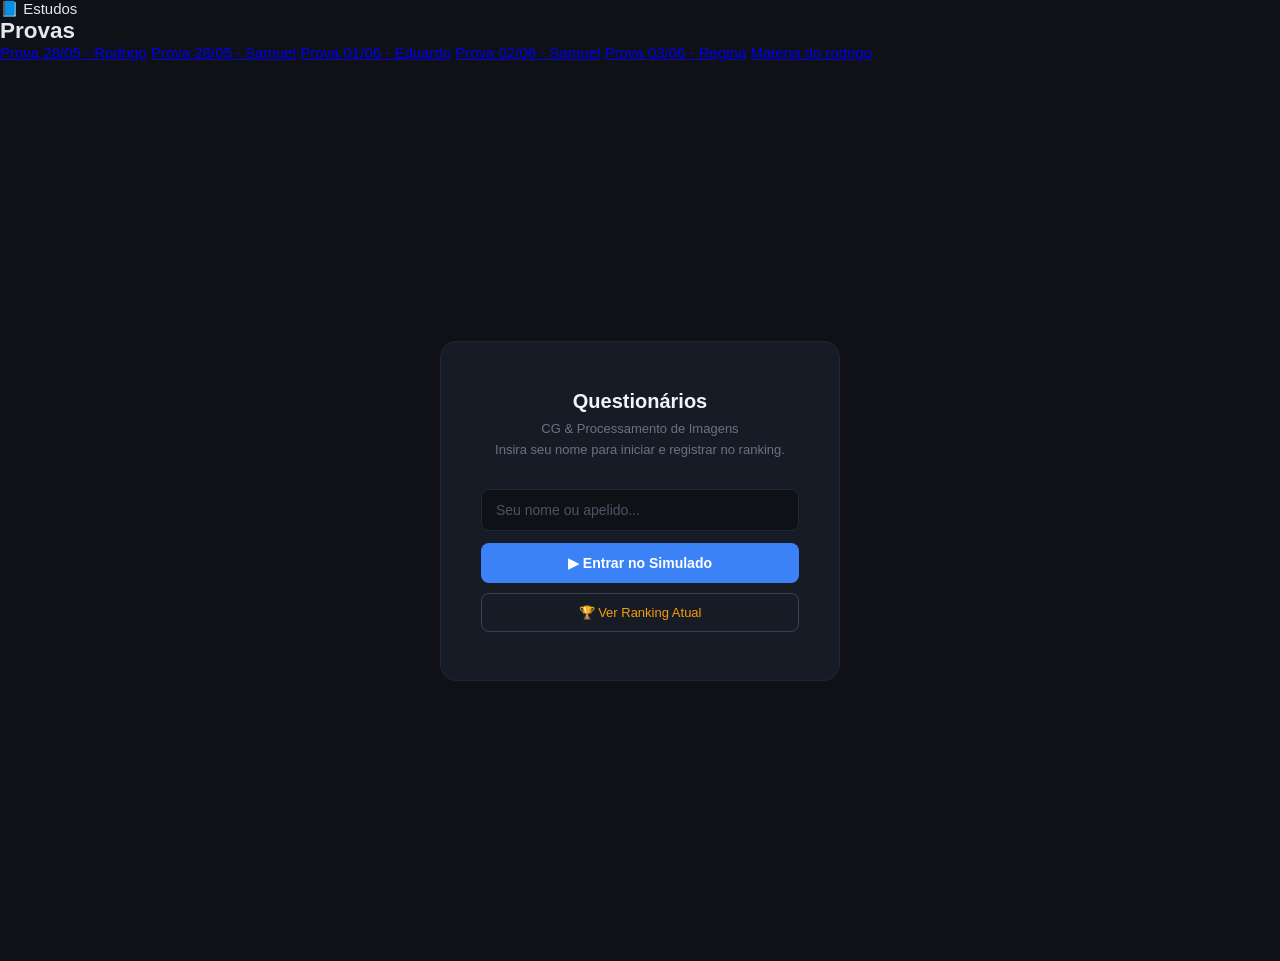
==== commit aff59ae2: "Update eduardo.html" ====
--- a/eduardo.html
+++ b/eduardo.html
@@ -175,7 +175,24 @@
 </style>
 </head>
 <body>
-
+<div class="sidebar">
+
+    <div class="logo">
+        📘 Estudos
+    </div>
+
+    <h2>Provas</h2>
+
+    <div class="menu">
+        <a href="rodrigo.html">Prova 28/05 - Rodrigo</a>
+        <a href="samuel1.html">Prova 28/05 - Samuel</a>
+        <a href="eduardo.html">Prova 01/06 - Eduardo</a>
+        <a href="samuel2.html">Prova 02/06 - Samuel</a>
+        <a href="regina.html">Prova 03/06 - Regina</a>
+        <a href="materiadorodrigo"> Materia do rodrigo </a>
+    </div>
+
+</div>
 <div id="topbar">
   <span class="tb-nome" id="tb-nome">—</span>
   <div class="tb-bar-wrap"><div class="tb-bar" id="tb-bar"></div></div>
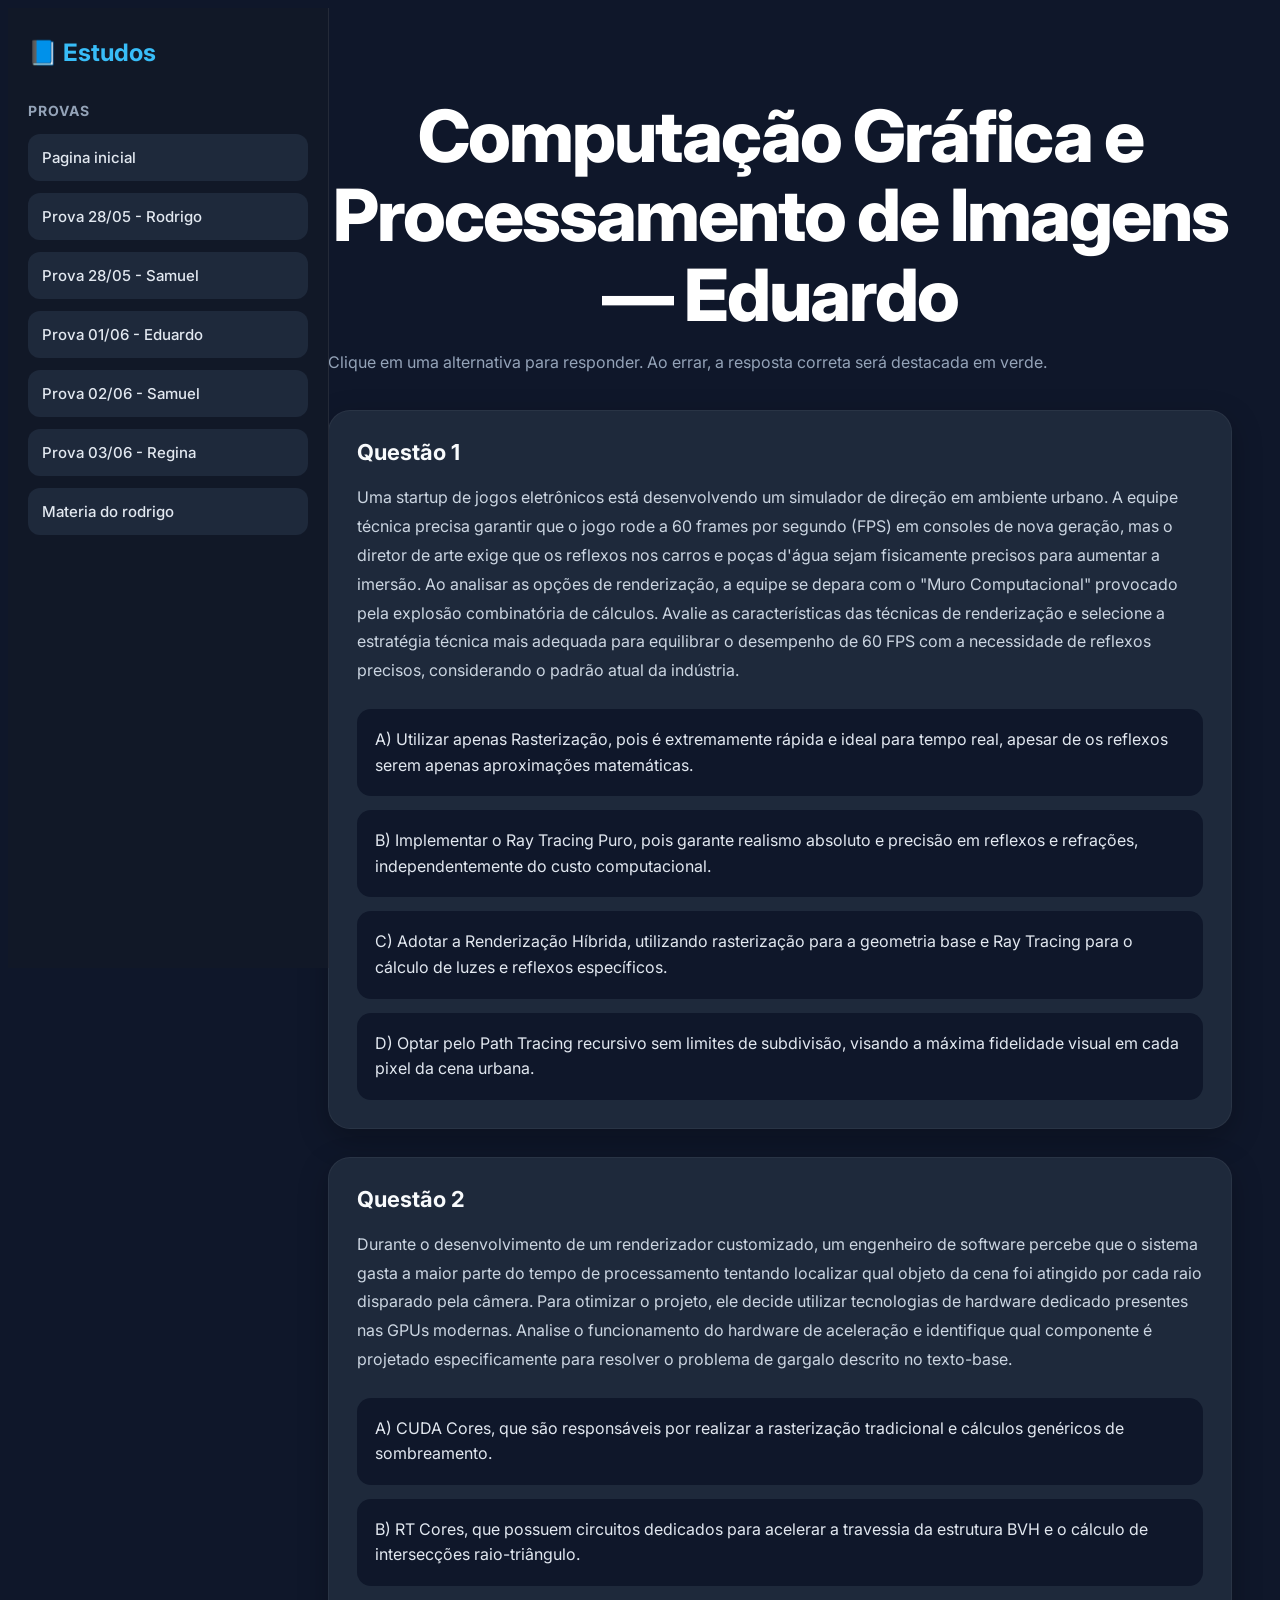
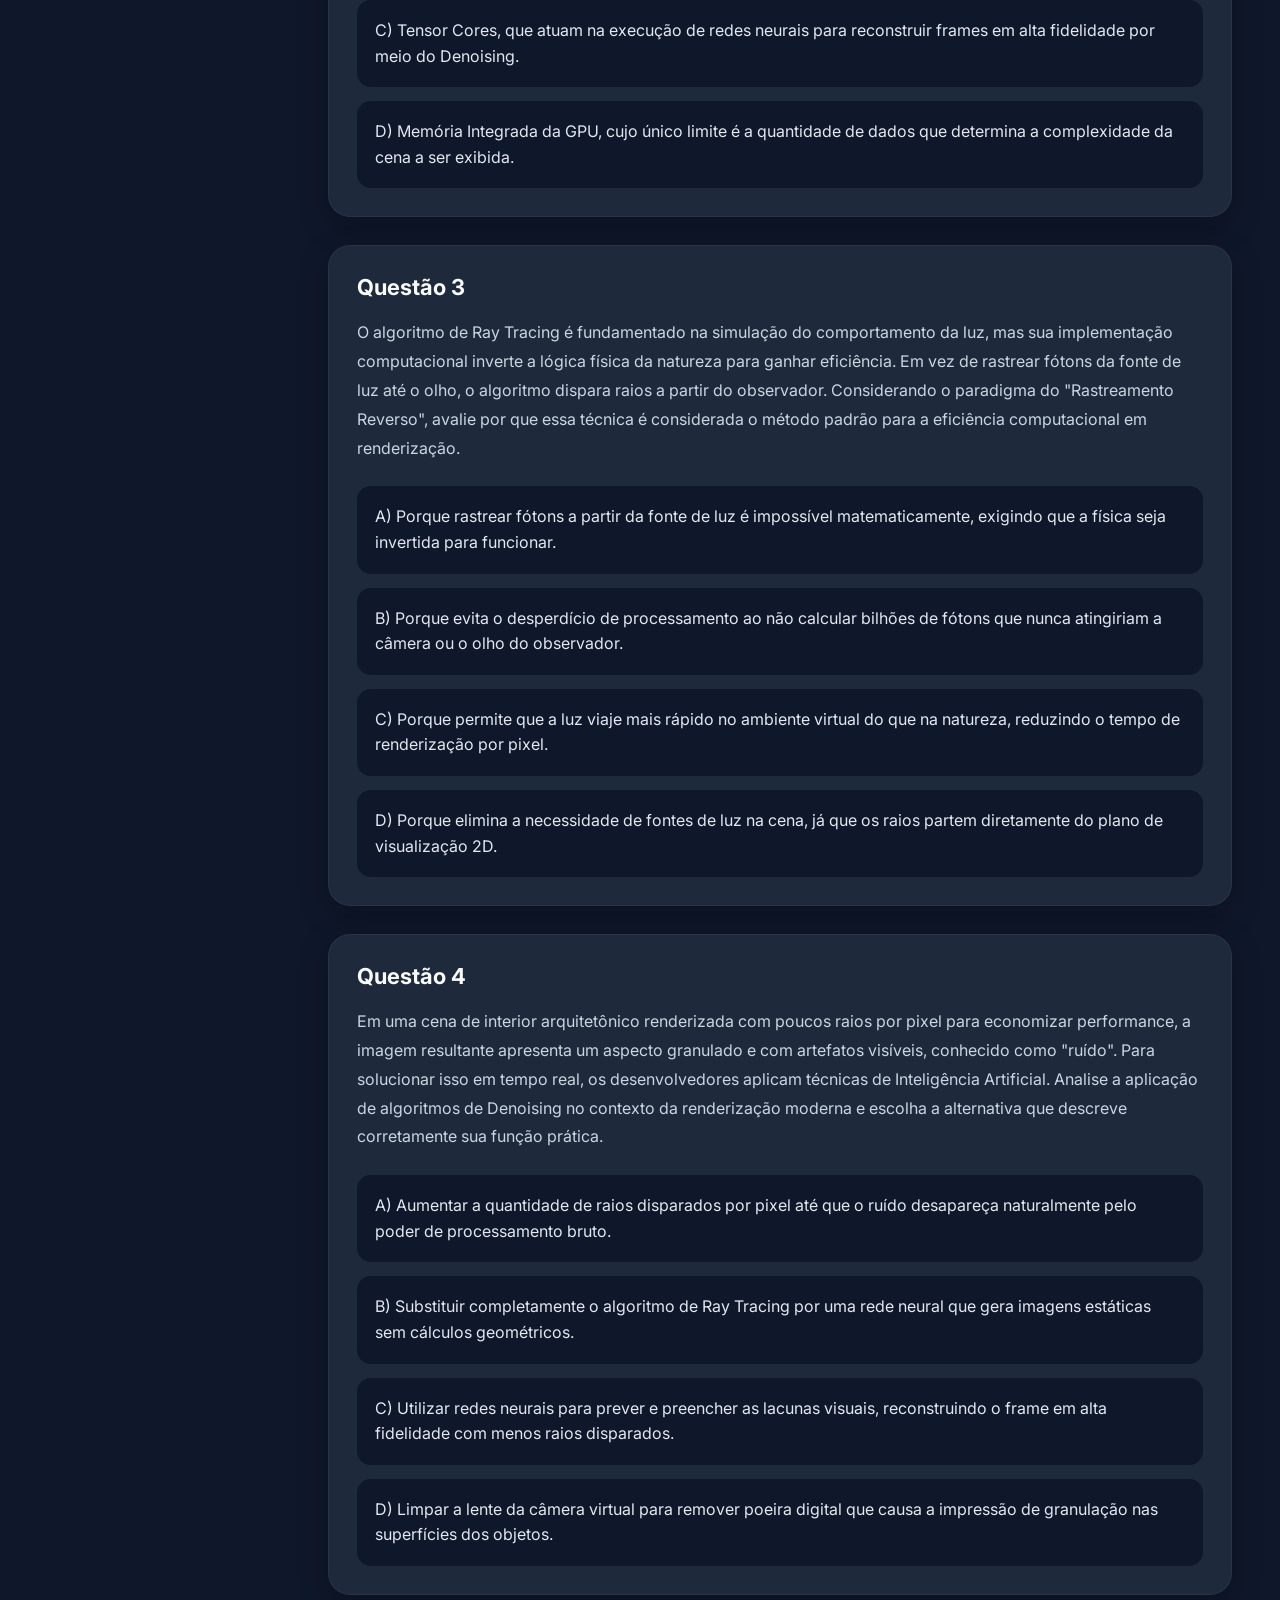
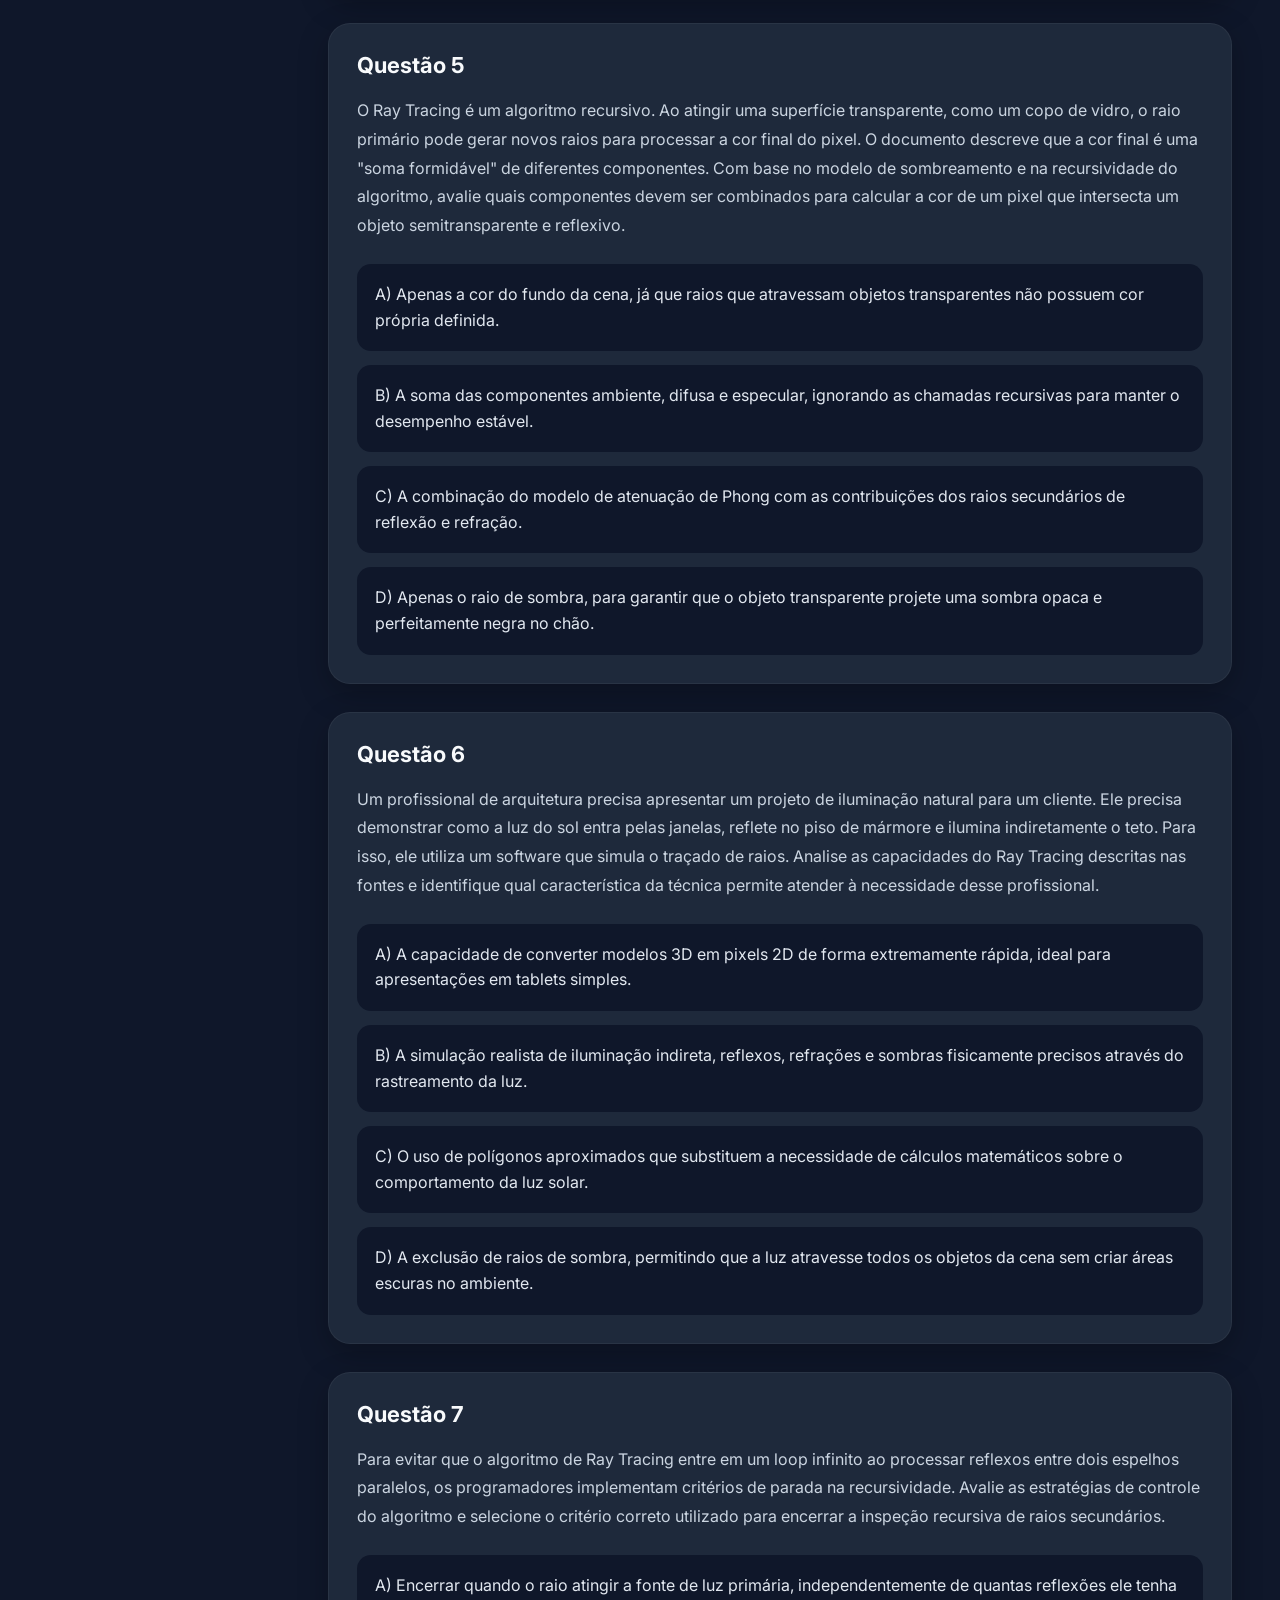
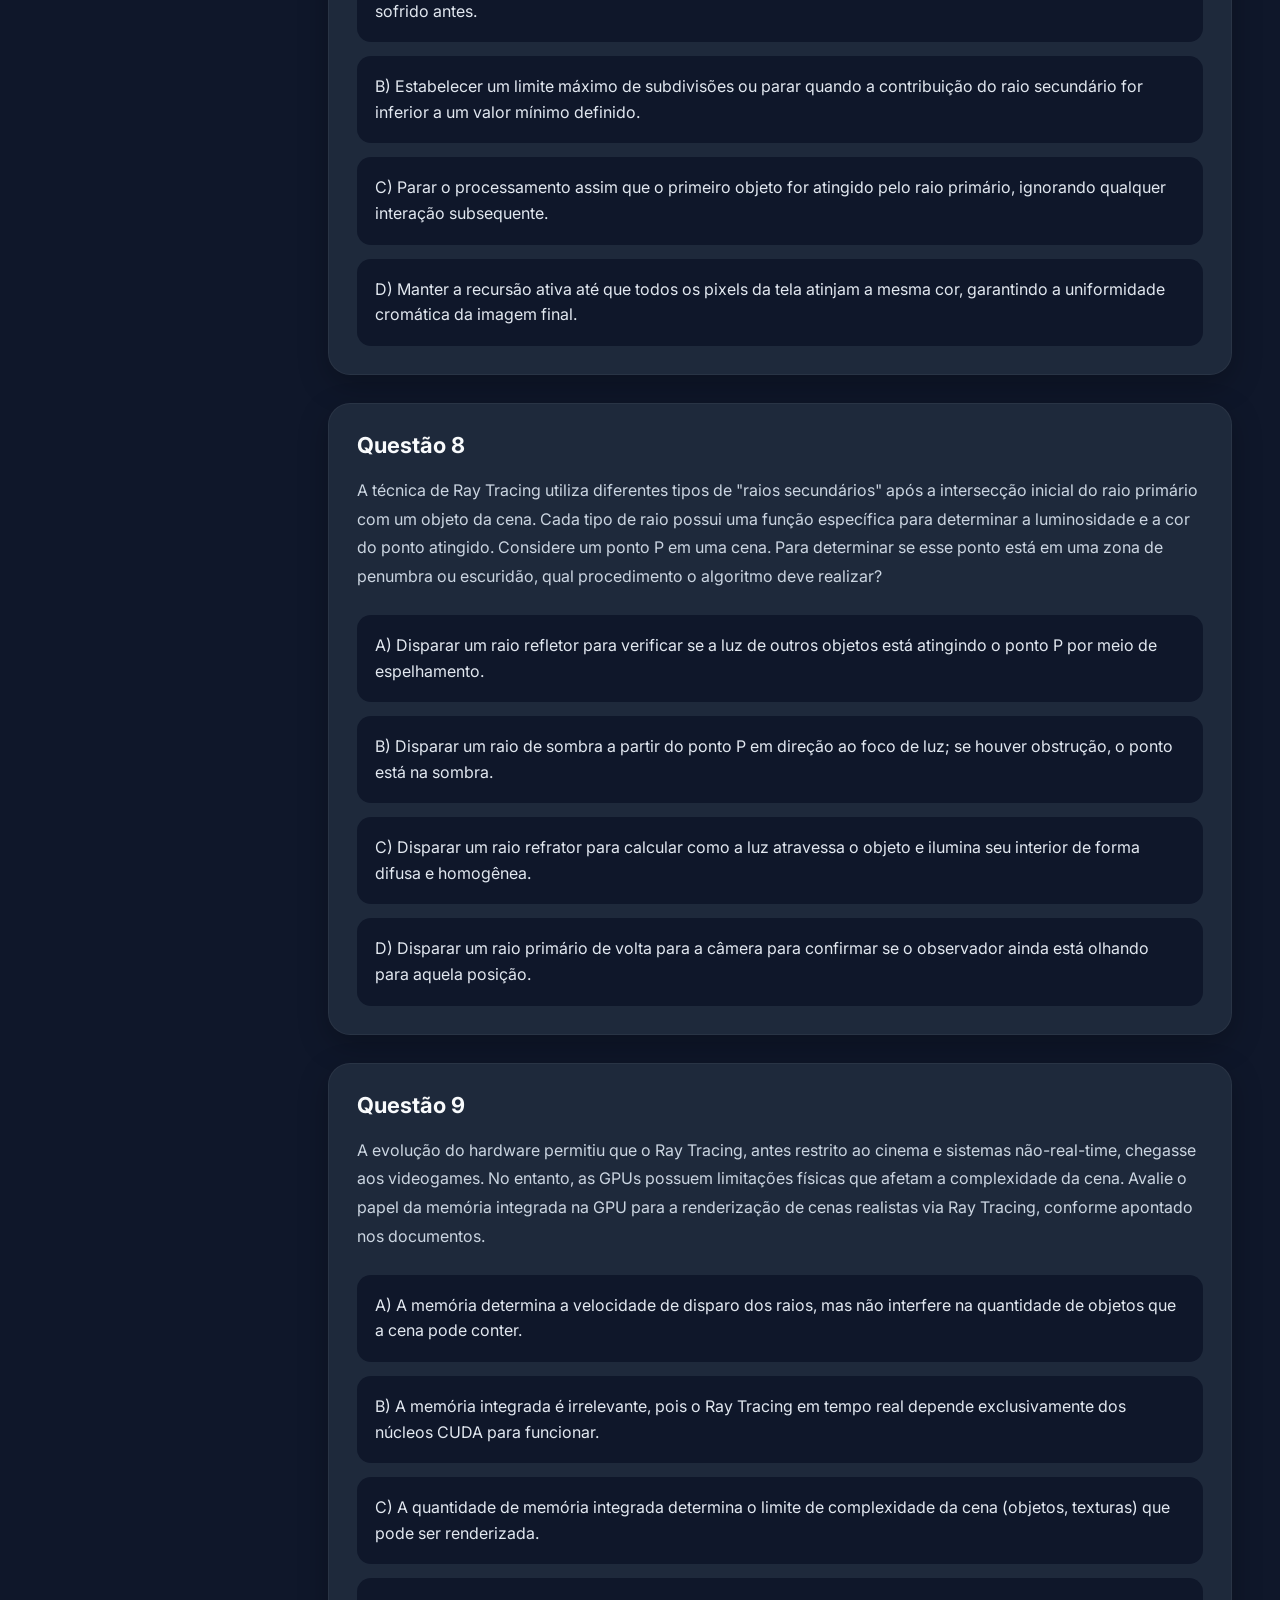
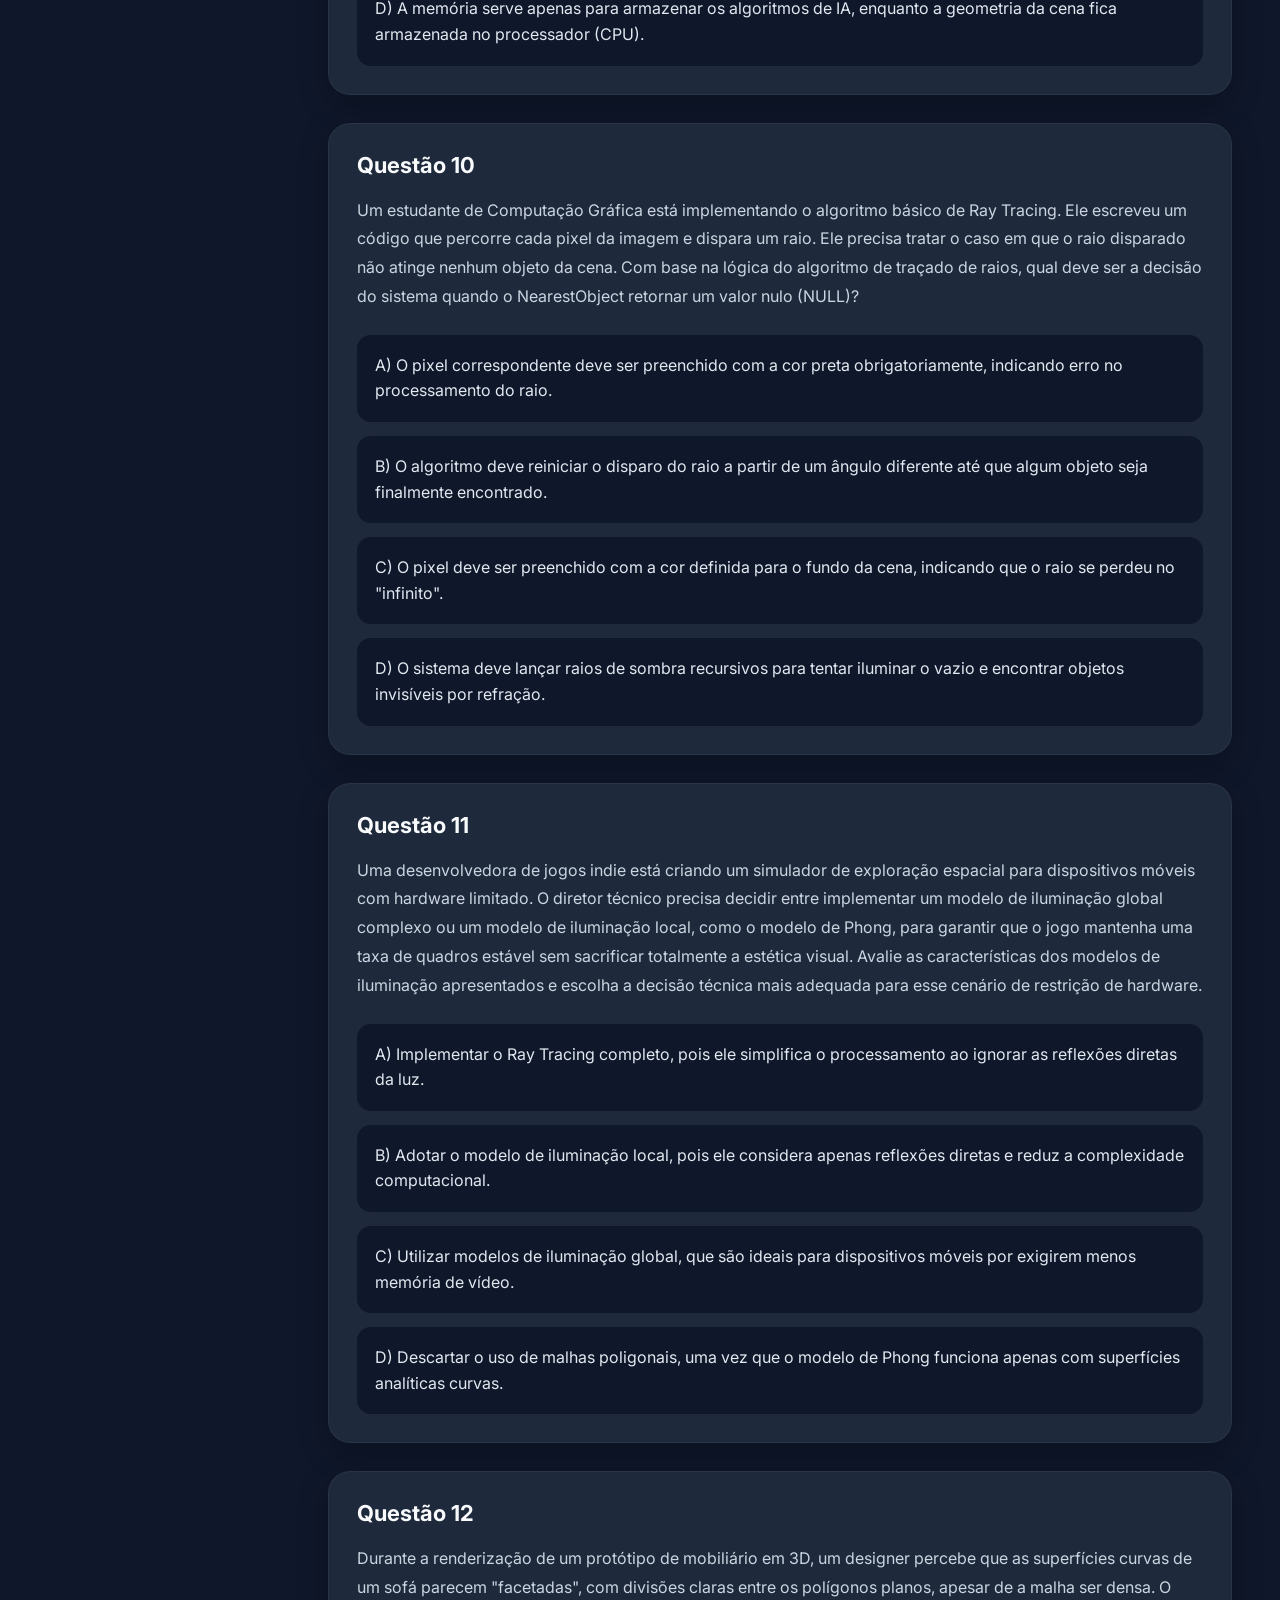
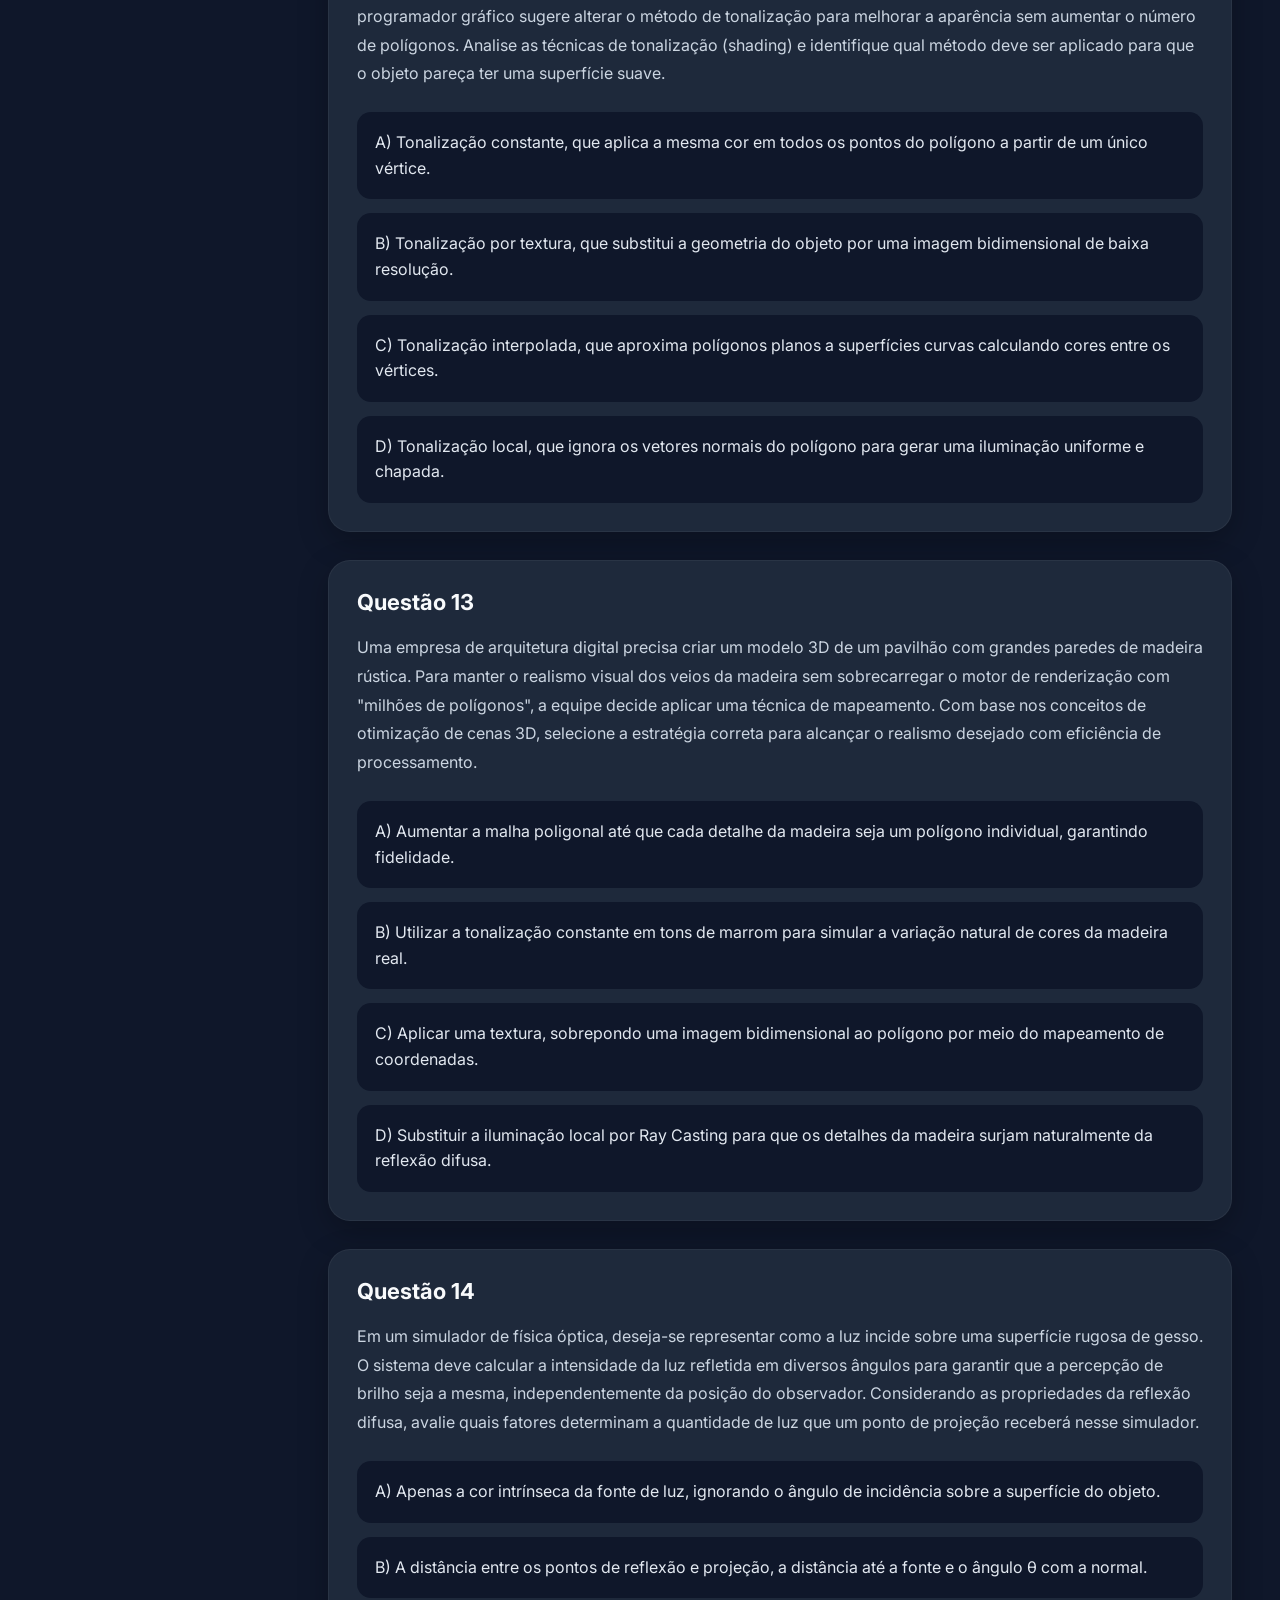
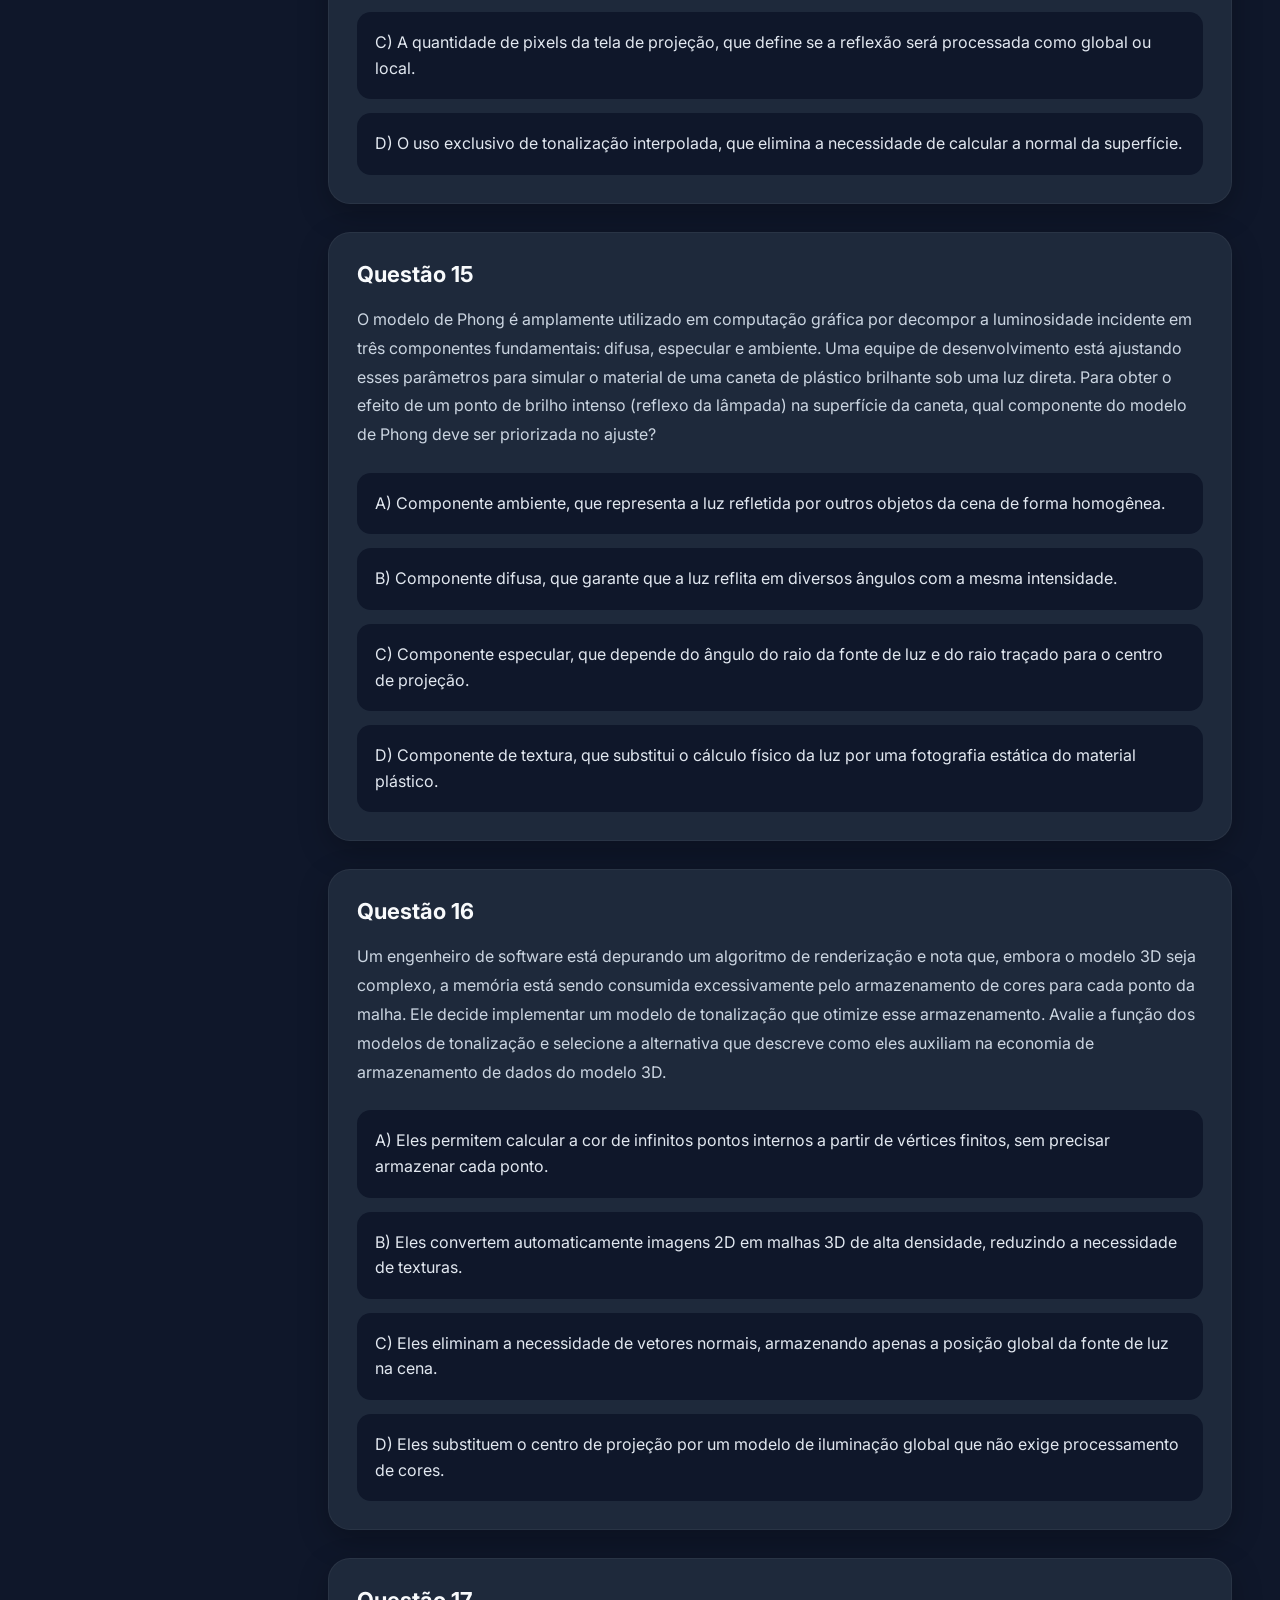
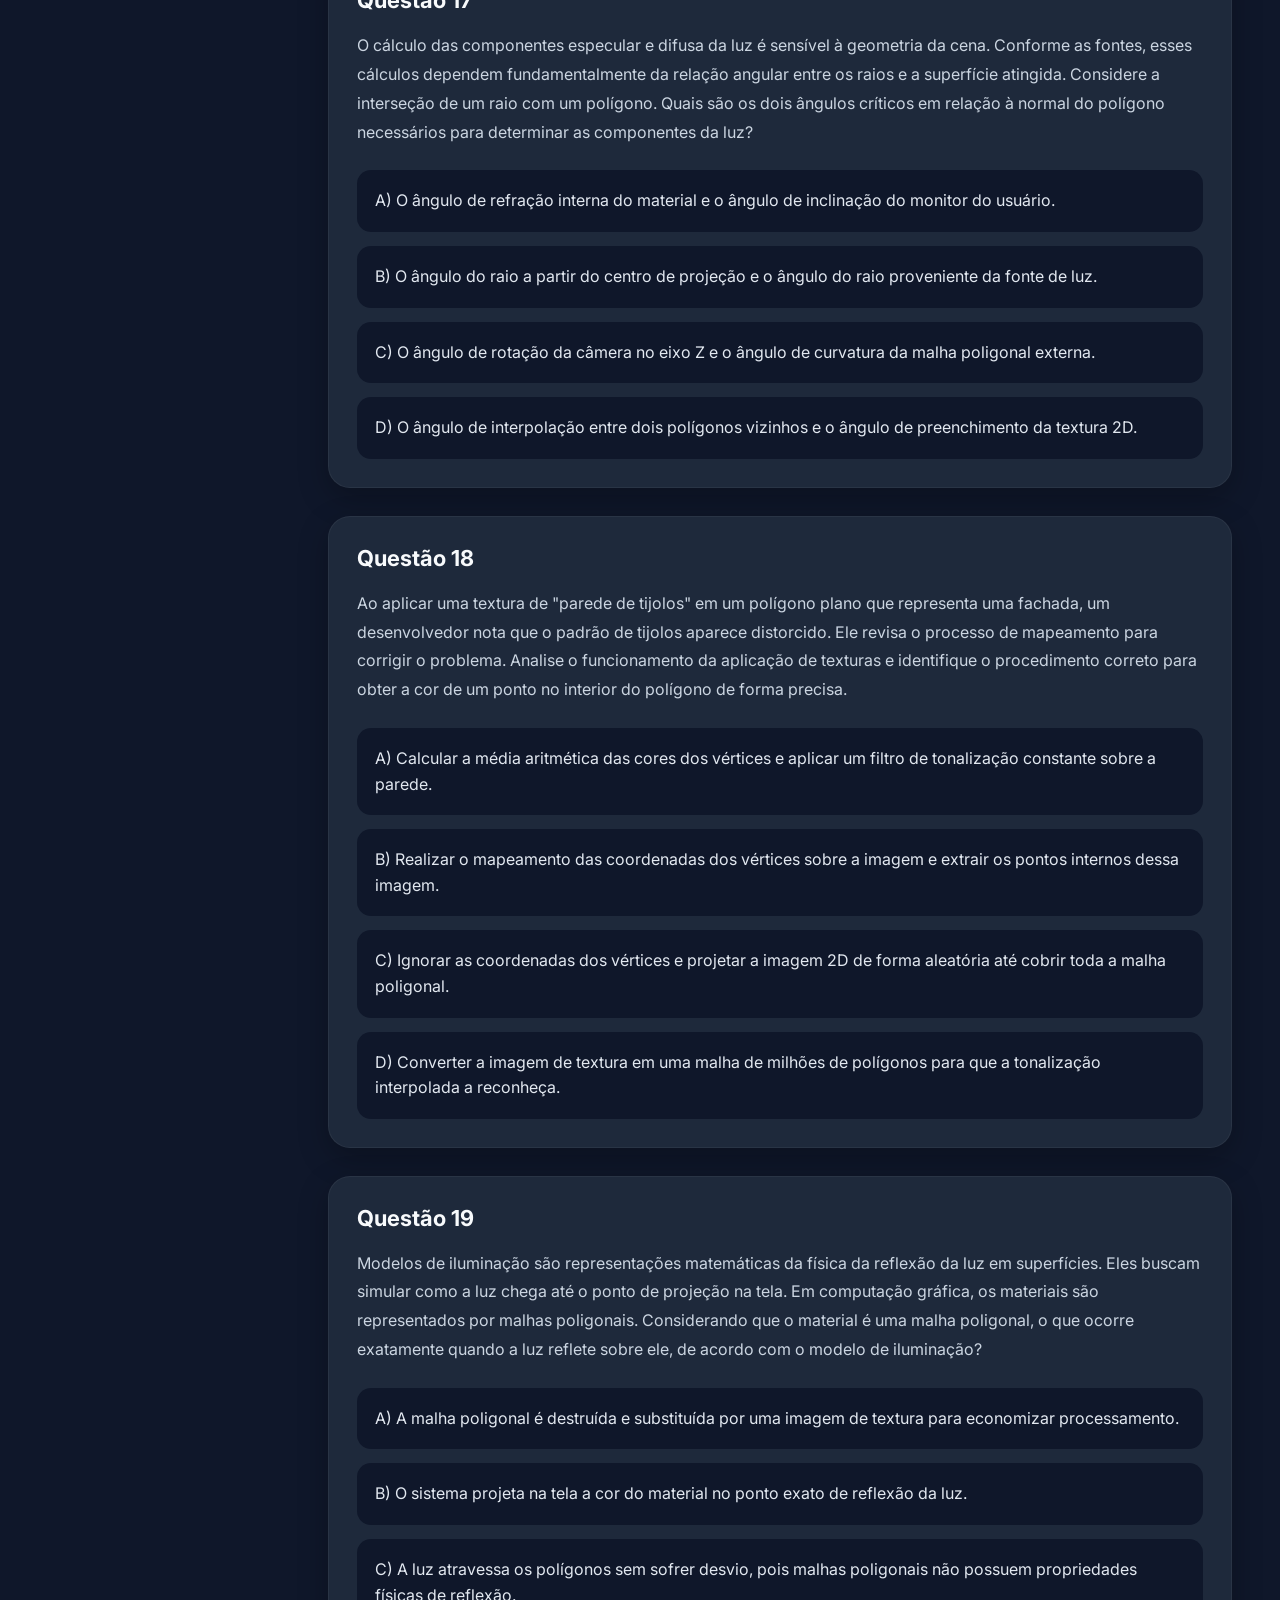
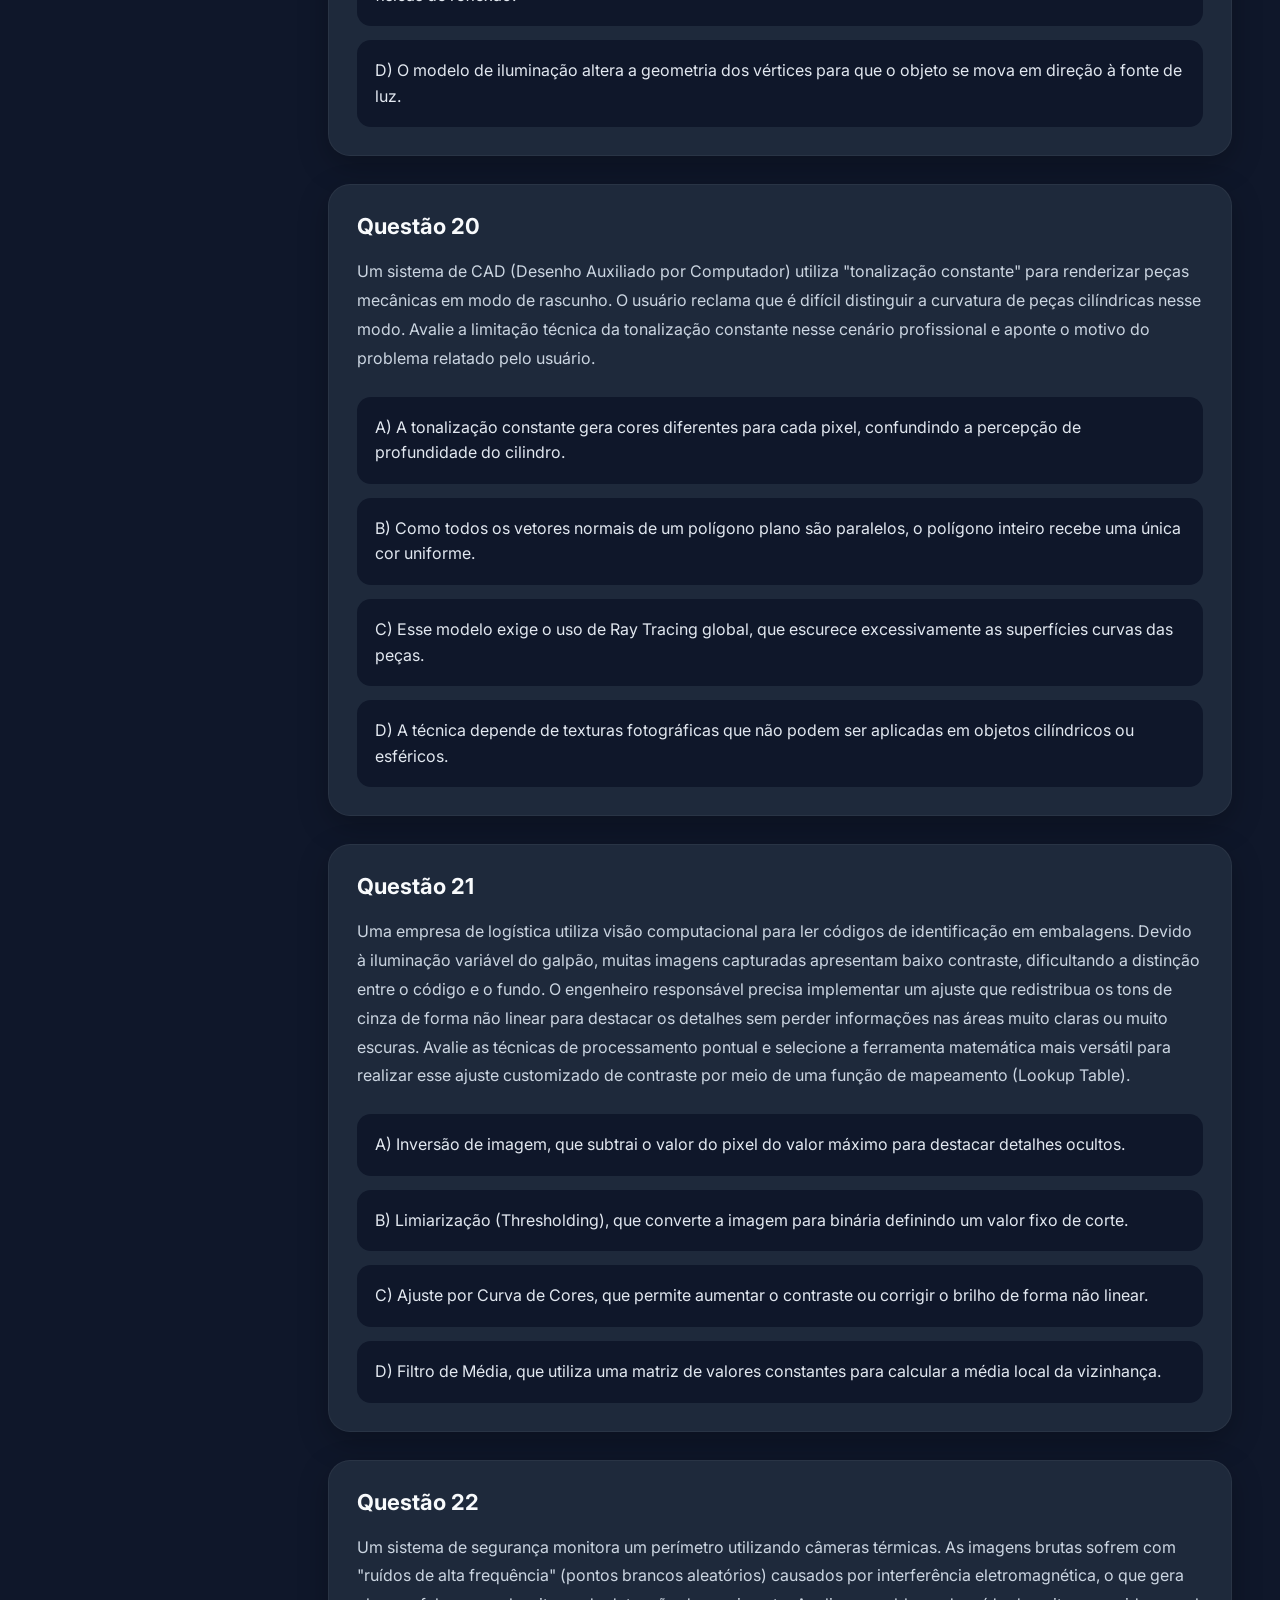
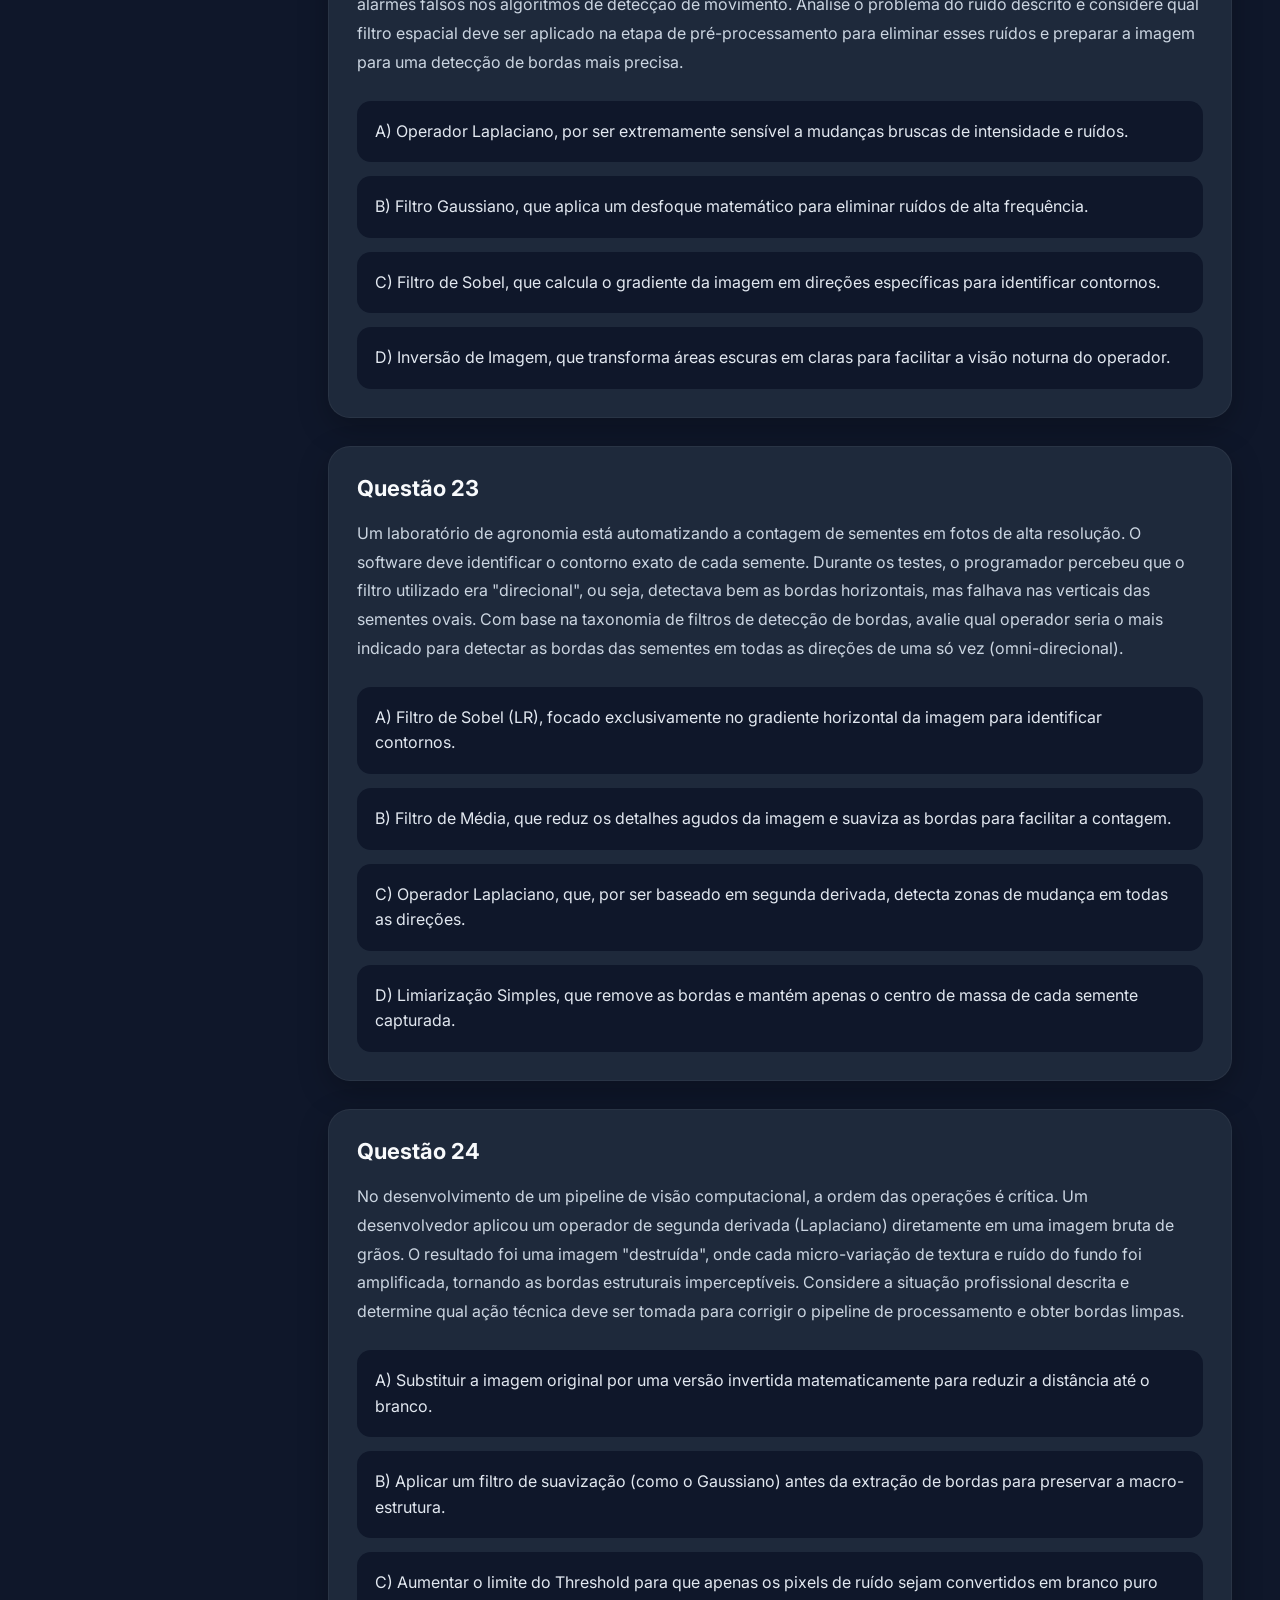
==== commit bb4df631: "Update eduardo.html" ====
--- a/eduardo.html
+++ b/eduardo.html
@@ -1,180 +1,21 @@
 <!DOCTYPE html>
-<html lang="pt-br">
+<html lang="pt-BR">
+
 <head>
 <meta charset="UTF-8">
 <meta name="viewport" content="width=device-width, initial-scale=1.0">
-<title>CG & Processamento de Imagens — Simulado</title>
-<style>
-* { box-sizing: border-box; margin: 0; padding: 0; }
-body {
-  font-family: -apple-system, BlinkMacSystemFont, 'Segoe UI', sans-serif;
-  background: #0f1117;
-  color: #e2e8f0;
-  font-size: 15px;
-  min-height: 100vh;
-}
-
-/* TOPBAR */
-#topbar {
-  display: none;
-  position: sticky;
-  top: 0;
-  z-index: 50;
-  background: #161b26;
-  border-bottom: 1px solid #1e2736;
-  padding: 0 32px;
-  height: 52px;
-  align-items: center;
-  gap: 16px;
-}
-.tb-nome { font-size: 14px; font-weight: 600; color: #f1f5f9; white-space: nowrap; }
-.tb-bar-wrap { flex: 1; height: 4px; background: #1e2736; border-radius: 2px; overflow: hidden; }
-.tb-bar { height: 100%; background: #3b82f6; width: 0%; transition: width 0.4s; border-radius: 2px; }
-.tb-scores { display: flex; gap: 14px; font-size: 13px; font-weight: 600; white-space: nowrap; }
-.tb-ok { color: #22c55e; }
-.tb-err { color: #ef4444; }
-.tb-prog { color: #4b5563; }
-.btn-rank-top {
-  background: transparent; color: #f59e0b;
-  border: 1px solid #374151; border-radius: 8px;
-  padding: 6px 14px; font-size: 13px; font-weight: 500;
-  cursor: pointer; white-space: nowrap; transition: border-color 0.15s;
-  font-family: inherit;
-}
-.btn-rank-top:hover { border-color: #f59e0b; }
-
-/* LOGIN */
-#screen-login {
-  min-height: 100vh; display: flex;
-  align-items: center; justify-content: center; padding: 40px 20px;
-}
-.login-card {
-  background: #161b26; border: 1px solid #1e2736;
-  border-radius: 16px; padding: 48px 40px;
-  width: 100%; max-width: 400px; text-align: center;
-}
-.login-card h1 { font-size: 20px; font-weight: 700; color: #f1f5f9; margin-bottom: 6px; }
-.login-card p { font-size: 13px; color: #6b7280; margin-bottom: 28px; line-height: 1.6; }
-.login-card input {
-  width: 100%; background: #0f1117; border: 1px solid #1e2736;
-  border-radius: 8px; padding: 12px 14px; color: #f1f5f9;
-  font-size: 14px; outline: none; margin-bottom: 12px;
-  transition: border-color 0.15s; font-family: inherit;
-}
-.login-card input:focus { border-color: #3b82f6; }
-.login-card input::placeholder { color: #4b5563; }
-.btn-primary {
-  width: 100%; background: #3b82f6; color: #fff; border: none;
-  border-radius: 8px; padding: 12px; font-size: 14px; font-weight: 600;
-  cursor: pointer; margin-bottom: 10px; transition: background 0.15s; font-family: inherit;
-}
-.btn-primary:hover { background: #2563eb; }
-.btn-secondary {
-  width: 100%; background: transparent; color: #f59e0b;
-  border: 1px solid #374151; border-radius: 8px;
-  padding: 11px; font-size: 13px; font-weight: 500;
-  cursor: pointer; transition: border-color 0.15s; font-family: inherit;
-}
-.btn-secondary:hover { border-color: #f59e0b; }
-
-/* QUIZ */
-#screen-quiz { display: none; max-width: 820px; margin: 0 auto; padding: 36px 24px 60px; }
-#quiz-heading h1 { font-size: 30px; font-weight: 800; color: #f1f5f9; margin-bottom: 6px; }
-#quiz-heading p { font-size: 13px; color: #6b7280; margin-bottom: 28px; }
-
-/* CARDS */
-.q-card {
-  background: #161b26; border: 1px solid #1e2736;
-  border-radius: 12px; padding: 26px; margin-bottom: 16px;
-}
-.q-num { font-size: 13px; font-weight: 600; color: #3b82f6; margin-bottom: 10px; }
-.q-ctx {
-  font-size: 13px; color: #6b7280; line-height: 1.65;
-  margin-bottom: 14px; padding-bottom: 14px; border-bottom: 1px solid #1e2736;
-}
-.q-txt { font-size: 14px; color: #cbd5e1; line-height: 1.65; margin-bottom: 16px; }
-.options { display: flex; flex-direction: column; gap: 8px; }
-.opt {
-  display: flex; align-items: flex-start; gap: 12px;
-  padding: 13px 15px; background: #1a2032;
-  border: 1px solid #1e2736; border-radius: 8px;
-  cursor: pointer; text-align: left; width: 100%;
-  font-family: inherit; font-size: 14px; color: #cbd5e1;
-  line-height: 1.55; transition: background 0.12s, border-color 0.12s;
-}
-.opt:hover:not(.locked) { background: #1e2a40; border-color: #2d3f5c; }
-.opt-l { font-size: 13px; font-weight: 600; color: #4b5563; min-width: 20px; flex-shrink: 0; margin-top: 1px; }
-.opt.correct { background: #052e16; border-color: #16a34a; color: #86efac; }
-.opt.correct .opt-l { color: #22c55e; }
-.opt.wrong { background: #1f1215; border-color: #b91c1c; color: #fca5a5; opacity: 0.75; }
-.opt.wrong .opt-l { color: #ef4444; }
-.opt.locked { cursor: default; pointer-events: none; }
-.explanation {
-  display: none; margin-top: 12px; padding: 13px 15px;
-  border-radius: 8px; font-size: 13px; line-height: 1.65; border-left: 3px solid;
-}
-.explanation.show { display: block; }
-.explanation.ok { background: #052e16; border-color: #16a34a; color: #86efac; }
-.explanation.fail { background: #1f1215; border-color: #b91c1c; color: #fca5a5; }
-.exp-tag {
-  display: block; font-size: 11px; font-weight: 700;
-  letter-spacing: 0.5px; margin-bottom: 5px; text-transform: uppercase;
-}
-.ok .exp-tag { color: #22c55e; }
-.fail .exp-tag { color: #ef4444; }
-
-/* RESULTADO */
-#screen-result {
-  display: none; min-height: 100vh;
-  align-items: center; justify-content: center; padding: 40px 24px;
-}
-.result-card {
-  background: #161b26; border: 1px solid #1e2736;
-  border-radius: 16px; padding: 48px 40px;
-  max-width: 440px; width: 100%; text-align: center;
-}
-.result-card h2 { font-size: 20px; font-weight: 700; color: #f1f5f9; margin-bottom: 10px; }
-.result-pct { font-size: 64px; font-weight: 800; color: #3b82f6; line-height: 1; margin-bottom: 10px; }
-.result-sub { font-size: 14px; color: #6b7280; margin-bottom: 28px; }
-.result-sub strong { color: #f1f5f9; }
-.sync-msg { font-size: 12px; color: #4b5563; margin-top: 12px; }
-
-/* RANKING */
-#screen-ranking { display: none; min-height: 100vh; padding: 48px 24px; }
-.rank-wrap { max-width: 580px; margin: 0 auto; }
-.rank-title { font-size: 20px; font-weight: 700; color: #f1f5f9; margin-bottom: 24px; }
-.rank-table { width: 100%; border-collapse: collapse; }
-.rank-table th {
-  text-align: left; font-size: 11px; font-weight: 600;
-  letter-spacing: 1px; text-transform: uppercase;
-  color: #4b5563; padding: 10px 14px; border-bottom: 1px solid #1e2736;
-}
-.rank-table td { padding: 13px 14px; font-size: 14px; color: #cbd5e1; border-bottom: 1px solid #1a2032; }
-.rank-pos { font-weight: 700; color: #6b7280; }
-.rank-pts { font-weight: 700; color: #22c55e; text-align: right; }
-.rank-me td { color: #fbbf24 !important; background: #1c1a10; }
-.rank-me .rank-pts { color: #fbbf24 !important; }
-.rank-loading { color: #4b5563; font-size: 13px; padding: 20px 14px; }
-.rank-actions { display: flex; gap: 10px; margin-top: 24px; flex-wrap: wrap; }
-.btn-back {
-  background: #1e2736; color: #93c5fd; border: 1px solid #1e2736;
-  border-radius: 8px; padding: 10px 18px; font-size: 13px; font-weight: 500;
-  cursor: pointer; transition: border-color 0.15s; font-family: inherit;
-}
-.btn-back:hover { border-color: #3b82f6; }
-.btn-reload {
-  background: transparent; color: #6b7280; border: 1px solid #1e2736;
-  border-radius: 8px; padding: 10px 18px; font-size: 13px;
-  cursor: pointer; font-family: inherit; transition: color 0.15s;
-}
-.btn-reload:hover { color: #f1f5f9; }
-
-::-webkit-scrollbar { width: 5px; }
-::-webkit-scrollbar-track { background: transparent; }
-::-webkit-scrollbar-thumb { background: #1e2736; border-radius: 3px; }
-</style>
+
+<title>Prova 01/06 - Eduardo</title>
+
+<link href="https://fonts.googleapis.com/css2?family=Inter:wght@400;500;600;700;800&display=swap" rel="stylesheet">
+<link rel="stylesheet" href="style.css">
+
 </head>
+
 <body>
+
+<!-- SIDEBAR -->
+
 <div class="sidebar">
 
     <div class="logo">
@@ -184,6 +25,7 @@
     <h2>Provas</h2>
 
     <div class="menu">
+        <a href="index.html"> Pagina inicial</a>
         <a href="rodrigo.html">Prova 28/05 - Rodrigo</a>
         <a href="samuel1.html">Prova 28/05 - Samuel</a>
         <a href="eduardo.html">Prova 01/06 - Eduardo</a>
@@ -193,244 +35,718 @@
     </div>
 
 </div>
-<div id="topbar">
-  <span class="tb-nome" id="tb-nome">—</span>
-  <div class="tb-bar-wrap"><div class="tb-bar" id="tb-bar"></div></div>
-  <div class="tb-scores">
-    <span class="tb-ok" id="tb-ac">✓ 0</span>
-    <span class="tb-err" id="tb-err">✗ 0</span>
-    <span class="tb-prog" id="tb-prog">0/50</span>
-  </div>
-  <button class="btn-rank-top" onclick="verRanking(true)">🏆 Ranking</button>
-</div>
-
-<div id="screen-login">
-  <div class="login-card">
-    <h1>Questionários</h1>
-    <p>CG &amp; Processamento de Imagens<br>Insira seu nome para iniciar e registrar no ranking.</p>
-    <input type="text" id="input-nome" placeholder="Seu nome ou apelido..." autocomplete="off">
-    <button class="btn-primary" onclick="iniciar()">▶ Entrar no Simulado</button>
-    <button class="btn-secondary" onclick="verRanking(false)">🏆 Ver Ranking Atual</button>
-  </div>
-</div>
-
-<div id="screen-quiz">
-  <div id="quiz-heading">
-    <h1>CG &amp; Processamento de Imagens — Exercícios</h1>
-    <p>Clique em uma alternativa para responder. Ao errar, a resposta correta será destacada em verde.</p>
-  </div>
-  <div id="quiz-body"></div>
-</div>
-
-<div id="screen-result">
-  <div class="result-card">
-    <h2>Simulado Concluído! 🎉</h2>
-    <div class="result-pct" id="res-pct">0%</div>
-    <div class="result-sub">Você acertou <strong id="res-ac">0</strong> de <strong>50</strong> questões.</div>
-    <button class="btn-primary" onclick="verRanking(false)">🏆 Ver Ranking Final</button>
-    <div class="sync-msg" id="sync-msg">Sincronizando resultado...</div>
-  </div>
-</div>
-
-<div id="screen-ranking">
-  <div class="rank-wrap">
-    <div class="rank-title">🏆 Ranking Global</div>
-    <table class="rank-table">
-      <thead><tr>
-        <th style="width:48px">Pos</th>
-        <th>Nome</th>
-        <th style="text-align:right">Acertos</th>
-      </tr></thead>
-      <tbody id="rank-body">
-        <tr><td colspan="3" class="rank-loading">Carregando...</td></tr>
-      </tbody>
-    </table>
-    <div class="rank-actions">
-      <button class="btn-back" id="btn-voltar" onclick="fecharRanking()" style="display:none">← Voltar ao Simulado</button>
-      <button class="btn-reload" onclick="location.reload()">↺ Nova Tentativa</button>
+
+<!-- MAIN -->
+
+<div class="main">
+
+    <div class="header">
+
+        <h1>
+            Computação Gráfica e Processamento de Imagens — Eduardo
+        </h1>
+
+        <p>
+            Clique em uma alternativa para responder.
+            Ao errar, a resposta correta será destacada em verde.
+        </p>
+
     </div>
-  </div>
+
+<!-- QUESTÃO 1 -->
+<div class="question-card">
+  <div class="question-title">Questão 1</div>
+  <div class="question-text">Uma startup de jogos eletrônicos está desenvolvendo um simulador de direção em ambiente urbano. A equipe técnica precisa garantir que o jogo rode a 60 frames por segundo (FPS) em consoles de nova geração, mas o diretor de arte exige que os reflexos nos carros e poças d&#x27;água sejam fisicamente precisos para aumentar a imersão. Ao analisar as opções de renderização, a equipe se depara com o &quot;Muro Computacional&quot; provocado pela explosão combinatória de cálculos.
+Avalie as características das técnicas de renderização e selecione a estratégia técnica mais adequada para equilibrar o desempenho de 60 FPS com a necessidade de reflexos precisos, considerando o padrão atual da indústria.</div>
+  <div class="answers">
+    <div class="answer" data-correct="false">A) Utilizar apenas Rasterização, pois é extremamente rápida e ideal para tempo real, apesar de os reflexos serem apenas aproximações matemáticas.</div>
+    <div class="answer" data-correct="false">B) Implementar o Ray Tracing Puro, pois garante realismo absoluto e precisão em reflexos e refrações, independentemente do custo computacional.</div>
+    <div class="answer" data-correct="true">C) Adotar a Renderização Híbrida, utilizando rasterização para a geometria base e Ray Tracing para o cálculo de luzes e reflexos específicos.</div>
+    <div class="answer" data-correct="false">D) Optar pelo Path Tracing recursivo sem limites de subdivisão, visando a máxima fidelidade visual em cada pixel da cena urbana.</div>
+  </div>
+</div>
+
+<!-- QUESTÃO 2 -->
+<div class="question-card">
+  <div class="question-title">Questão 2</div>
+  <div class="question-text">Durante o desenvolvimento de um renderizador customizado, um engenheiro de software percebe que o sistema gasta a maior parte do tempo de processamento tentando localizar qual objeto da cena foi atingido por cada raio disparado pela câmera. Para otimizar o projeto, ele decide utilizar tecnologias de hardware dedicado presentes nas GPUs modernas.
+Analise o funcionamento do hardware de aceleração e identifique qual componente é projetado especificamente para resolver o problema de gargalo descrito no texto-base.</div>
+  <div class="answers">
+    <div class="answer" data-correct="false">A) CUDA Cores, que são responsáveis por realizar a rasterização tradicional e cálculos genéricos de sombreamento.</div>
+    <div class="answer" data-correct="true">B) RT Cores, que possuem circuitos dedicados para acelerar a travessia da estrutura BVH e o cálculo de intersecções raio-triângulo.</div>
+    <div class="answer" data-correct="false">C) Tensor Cores, que atuam na execução de redes neurais para reconstruir frames em alta fidelidade por meio do Denoising.</div>
+    <div class="answer" data-correct="false">D) Memória Integrada da GPU, cujo único limite é a quantidade de dados que determina a complexidade da cena a ser exibida.</div>
+  </div>
+</div>
+
+<!-- QUESTÃO 3 -->
+<div class="question-card">
+  <div class="question-title">Questão 3</div>
+  <div class="question-text">O algoritmo de Ray Tracing é fundamentado na simulação do comportamento da luz, mas sua implementação computacional inverte a lógica física da natureza para ganhar eficiência. Em vez de rastrear fótons da fonte de luz até o olho, o algoritmo dispara raios a partir do observador.
+Considerando o paradigma do &quot;Rastreamento Reverso&quot;, avalie por que essa técnica é considerada o método padrão para a eficiência computacional em renderização.</div>
+  <div class="answers">
+    <div class="answer" data-correct="false">A) Porque rastrear fótons a partir da fonte de luz é impossível matematicamente, exigindo que a física seja invertida para funcionar.</div>
+    <div class="answer" data-correct="true">B) Porque evita o desperdício de processamento ao não calcular bilhões de fótons que nunca atingiriam a câmera ou o olho do observador.</div>
+    <div class="answer" data-correct="false">C) Porque permite que a luz viaje mais rápido no ambiente virtual do que na natureza, reduzindo o tempo de renderização por pixel.</div>
+    <div class="answer" data-correct="false">D) Porque elimina a necessidade de fontes de luz na cena, já que os raios partem diretamente do plano de visualização 2D.</div>
+  </div>
+</div>
+
+<!-- QUESTÃO 4 -->
+<div class="question-card">
+  <div class="question-title">Questão 4</div>
+  <div class="question-text">Em uma cena de interior arquitetônico renderizada com poucos raios por pixel para economizar performance, a imagem resultante apresenta um aspecto granulado e com artefatos visíveis, conhecido como &quot;ruído&quot;. Para solucionar isso em tempo real, os desenvolvedores aplicam técnicas de Inteligência Artificial.
+Analise a aplicação de algoritmos de Denoising no contexto da renderização moderna e escolha a alternativa que descreve corretamente sua função prática.</div>
+  <div class="answers">
+    <div class="answer" data-correct="false">A) Aumentar a quantidade de raios disparados por pixel até que o ruído desapareça naturalmente pelo poder de processamento bruto.</div>
+    <div class="answer" data-correct="false">B) Substituir completamente o algoritmo de Ray Tracing por uma rede neural que gera imagens estáticas sem cálculos geométricos.</div>
+    <div class="answer" data-correct="true">C) Utilizar redes neurais para prever e preencher as lacunas visuais, reconstruindo o frame em alta fidelidade com menos raios disparados.</div>
+    <div class="answer" data-correct="false">D) Limpar a lente da câmera virtual para remover poeira digital que causa a impressão de granulação nas superfícies dos objetos.</div>
+  </div>
+</div>
+
+<!-- QUESTÃO 5 -->
+<div class="question-card">
+  <div class="question-title">Questão 5</div>
+  <div class="question-text">O Ray Tracing é um algoritmo recursivo. Ao atingir uma superfície transparente, como um copo de vidro, o raio primário pode gerar novos raios para processar a cor final do pixel. O documento descreve que a cor final é uma &quot;soma formidável&quot; de diferentes componentes.
+Com base no modelo de sombreamento e na recursividade do algoritmo, avalie quais componentes devem ser combinados para calcular a cor de um pixel que intersecta um objeto semitransparente e reflexivo.</div>
+  <div class="answers">
+    <div class="answer" data-correct="false">A) Apenas a cor do fundo da cena, já que raios que atravessam objetos transparentes não possuem cor própria definida.</div>
+    <div class="answer" data-correct="false">B) A soma das componentes ambiente, difusa e especular, ignorando as chamadas recursivas para manter o desempenho estável.</div>
+    <div class="answer" data-correct="true">C) A combinação do modelo de atenuação de Phong com as contribuições dos raios secundários de reflexão e refração.</div>
+    <div class="answer" data-correct="false">D) Apenas o raio de sombra, para garantir que o objeto transparente projete uma sombra opaca e perfeitamente negra no chão.</div>
+  </div>
+</div>
+
+<!-- QUESTÃO 6 -->
+<div class="question-card">
+  <div class="question-title">Questão 6</div>
+  <div class="question-text">Um profissional de arquitetura precisa apresentar um projeto de iluminação natural para um cliente. Ele precisa demonstrar como a luz do sol entra pelas janelas, reflete no piso de mármore e ilumina indiretamente o teto. Para isso, ele utiliza um software que simula o traçado de raios.
+Analise as capacidades do Ray Tracing descritas nas fontes e identifique qual característica da técnica permite atender à necessidade desse profissional.</div>
+  <div class="answers">
+    <div class="answer" data-correct="false">A) A capacidade de converter modelos 3D em pixels 2D de forma extremamente rápida, ideal para apresentações em tablets simples.</div>
+    <div class="answer" data-correct="true">B) A simulação realista de iluminação indireta, reflexos, refrações e sombras fisicamente precisos através do rastreamento da luz.</div>
+    <div class="answer" data-correct="false">C) O uso de polígonos aproximados que substituem a necessidade de cálculos matemáticos sobre o comportamento da luz solar.</div>
+    <div class="answer" data-correct="false">D) A exclusão de raios de sombra, permitindo que a luz atravesse todos os objetos da cena sem criar áreas escuras no ambiente.</div>
+  </div>
+</div>
+
+<!-- QUESTÃO 7 -->
+<div class="question-card">
+  <div class="question-title">Questão 7</div>
+  <div class="question-text">Para evitar que o algoritmo de Ray Tracing entre em um loop infinito ao processar reflexos entre dois espelhos paralelos, os programadores implementam critérios de parada na recursividade.
+Avalie as estratégias de controle do algoritmo e selecione o critério correto utilizado para encerrar a inspeção recursiva de raios secundários.</div>
+  <div class="answers">
+    <div class="answer" data-correct="false">A) Encerrar quando o raio atingir a fonte de luz primária, independentemente de quantas reflexões ele tenha sofrido antes.</div>
+    <div class="answer" data-correct="true">B) Estabelecer um limite máximo de subdivisões ou parar quando a contribuição do raio secundário for inferior a um valor mínimo definido.</div>
+    <div class="answer" data-correct="false">C) Parar o processamento assim que o primeiro objeto for atingido pelo raio primário, ignorando qualquer interação subsequente.</div>
+    <div class="answer" data-correct="false">D) Manter a recursão ativa até que todos os pixels da tela atinjam a mesma cor, garantindo a uniformidade cromática da imagem final.</div>
+  </div>
+</div>
+
+<!-- QUESTÃO 8 -->
+<div class="question-card">
+  <div class="question-title">Questão 8</div>
+  <div class="question-text">A técnica de Ray Tracing utiliza diferentes tipos de &quot;raios secundários&quot; após a intersecção inicial do raio primário com um objeto da cena. Cada tipo de raio possui uma função específica para determinar a luminosidade e a cor do ponto atingido.
+Considere um ponto P em uma cena. Para determinar se esse ponto está em uma zona de penumbra ou escuridão, qual procedimento o algoritmo deve realizar?</div>
+  <div class="answers">
+    <div class="answer" data-correct="false">A) Disparar um raio refletor para verificar se a luz de outros objetos está atingindo o ponto P por meio de espelhamento.</div>
+    <div class="answer" data-correct="true">B) Disparar um raio de sombra a partir do ponto P em direção ao foco de luz; se houver obstrução, o ponto está na sombra.</div>
+    <div class="answer" data-correct="false">C) Disparar um raio refrator para calcular como a luz atravessa o objeto e ilumina seu interior de forma difusa e homogênea.</div>
+    <div class="answer" data-correct="false">D) Disparar um raio primário de volta para a câmera para confirmar se o observador ainda está olhando para aquela posição.</div>
+  </div>
+</div>
+
+<!-- QUESTÃO 9 -->
+<div class="question-card">
+  <div class="question-title">Questão 9</div>
+  <div class="question-text">A evolução do hardware permitiu que o Ray Tracing, antes restrito ao cinema e sistemas não-real-time, chegasse aos videogames. No entanto, as GPUs possuem limitações físicas que afetam a complexidade da cena.
+Avalie o papel da memória integrada na GPU para a renderização de cenas realistas via Ray Tracing, conforme apontado nos documentos.</div>
+  <div class="answers">
+    <div class="answer" data-correct="false">A) A memória determina a velocidade de disparo dos raios, mas não interfere na quantidade de objetos que a cena pode conter.</div>
+    <div class="answer" data-correct="false">B) A memória integrada é irrelevante, pois o Ray Tracing em tempo real depende exclusivamente dos núcleos CUDA para funcionar.</div>
+    <div class="answer" data-correct="true">C) A quantidade de memória integrada determina o limite de complexidade da cena (objetos, texturas) que pode ser renderizada.</div>
+    <div class="answer" data-correct="false">D) A memória serve apenas para armazenar os algoritmos de IA, enquanto a geometria da cena fica armazenada no processador (CPU).</div>
+  </div>
+</div>
+
+<!-- QUESTÃO 10 -->
+<div class="question-card">
+  <div class="question-title">Questão 10</div>
+  <div class="question-text">Um estudante de Computação Gráfica está implementando o algoritmo básico de Ray Tracing. Ele escreveu um código que percorre cada pixel da imagem e dispara um raio. Ele precisa tratar o caso em que o raio disparado não atinge nenhum objeto da cena.
+Com base na lógica do algoritmo de traçado de raios, qual deve ser a decisão do sistema quando o NearestObject retornar um valor nulo (NULL)?</div>
+  <div class="answers">
+    <div class="answer" data-correct="false">A) O pixel correspondente deve ser preenchido com a cor preta obrigatoriamente, indicando erro no processamento do raio.</div>
+    <div class="answer" data-correct="false">B) O algoritmo deve reiniciar o disparo do raio a partir de um ângulo diferente até que algum objeto seja finalmente encontrado.</div>
+    <div class="answer" data-correct="true">C) O pixel deve ser preenchido com a cor definida para o fundo da cena, indicando que o raio se perdeu no &quot;infinito&quot;.</div>
+    <div class="answer" data-correct="false">D) O sistema deve lançar raios de sombra recursivos para tentar iluminar o vazio e encontrar objetos invisíveis por refração.</div>
+  </div>
+</div>
+
+<!-- QUESTÃO 11 -->
+<div class="question-card">
+  <div class="question-title">Questão 11</div>
+  <div class="question-text">Uma desenvolvedora de jogos indie está criando um simulador de exploração espacial para dispositivos móveis com hardware limitado. O diretor técnico precisa decidir entre implementar um modelo de iluminação global complexo ou um modelo de iluminação local, como o modelo de Phong, para garantir que o jogo mantenha uma taxa de quadros estável sem sacrificar totalmente a estética visual.
+Avalie as características dos modelos de iluminação apresentados e escolha a decisão técnica mais adequada para esse cenário de restrição de hardware.</div>
+  <div class="answers">
+    <div class="answer" data-correct="false">A) Implementar o Ray Tracing completo, pois ele simplifica o processamento ao ignorar as reflexões diretas da luz.</div>
+    <div class="answer" data-correct="true">B) Adotar o modelo de iluminação local, pois ele considera apenas reflexões diretas e reduz a complexidade computacional.</div>
+    <div class="answer" data-correct="false">C) Utilizar modelos de iluminação global, que são ideais para dispositivos móveis por exigirem menos memória de vídeo.</div>
+    <div class="answer" data-correct="false">D) Descartar o uso de malhas poligonais, uma vez que o modelo de Phong funciona apenas com superfícies analíticas curvas.</div>
+  </div>
+</div>
+
+<!-- QUESTÃO 12 -->
+<div class="question-card">
+  <div class="question-title">Questão 12</div>
+  <div class="question-text">Durante a renderização de um protótipo de mobiliário em 3D, um designer percebe que as superfícies curvas de um sofá parecem &quot;facetadas&quot;, com divisões claras entre os polígonos planos, apesar de a malha ser densa. O programador gráfico sugere alterar o método de tonalização para melhorar a aparência sem aumentar o número de polígonos.
+Analise as técnicas de tonalização (shading) e identifique qual método deve ser aplicado para que o objeto pareça ter uma superfície suave.</div>
+  <div class="answers">
+    <div class="answer" data-correct="false">A) Tonalização constante, que aplica a mesma cor em todos os pontos do polígono a partir de um único vértice.</div>
+    <div class="answer" data-correct="false">B) Tonalização por textura, que substitui a geometria do objeto por uma imagem bidimensional de baixa resolução.</div>
+    <div class="answer" data-correct="true">C) Tonalização interpolada, que aproxima polígonos planos a superfícies curvas calculando cores entre os vértices.</div>
+    <div class="answer" data-correct="false">D) Tonalização local, que ignora os vetores normais do polígono para gerar uma iluminação uniforme e chapada.</div>
+  </div>
+</div>
+
+<!-- QUESTÃO 13 -->
+<div class="question-card">
+  <div class="question-title">Questão 13</div>
+  <div class="question-text">Uma empresa de arquitetura digital precisa criar um modelo 3D de um pavilhão com grandes paredes de madeira rústica. Para manter o realismo visual dos veios da madeira sem sobrecarregar o motor de renderização com &quot;milhões de polígonos&quot;, a equipe decide aplicar uma técnica de mapeamento.
+Com base nos conceitos de otimização de cenas 3D, selecione a estratégia correta para alcançar o realismo desejado com eficiência de processamento.</div>
+  <div class="answers">
+    <div class="answer" data-correct="false">A) Aumentar a malha poligonal até que cada detalhe da madeira seja um polígono individual, garantindo fidelidade.</div>
+    <div class="answer" data-correct="false">B) Utilizar a tonalização constante em tons de marrom para simular a variação natural de cores da madeira real.</div>
+    <div class="answer" data-correct="true">C) Aplicar uma textura, sobrepondo uma imagem bidimensional ao polígono por meio do mapeamento de coordenadas.</div>
+    <div class="answer" data-correct="false">D) Substituir a iluminação local por Ray Casting para que os detalhes da madeira surjam naturalmente da reflexão difusa.</div>
+  </div>
+</div>
+
+<!-- QUESTÃO 14 -->
+<div class="question-card">
+  <div class="question-title">Questão 14</div>
+  <div class="question-text">Em um simulador de física óptica, deseja-se representar como a luz incide sobre uma superfície rugosa de gesso. O sistema deve calcular a intensidade da luz refletida em diversos ângulos para garantir que a percepção de brilho seja a mesma, independentemente da posição do observador.
+Considerando as propriedades da reflexão difusa, avalie quais fatores determinam a quantidade de luz que um ponto de projeção receberá nesse simulador.</div>
+  <div class="answers">
+    <div class="answer" data-correct="false">A) Apenas a cor intrínseca da fonte de luz, ignorando o ângulo de incidência sobre a superfície do objeto.</div>
+    <div class="answer" data-correct="true">B) A distância entre os pontos de reflexão e projeção, a distância até a fonte e o ângulo θ com a normal.</div>
+    <div class="answer" data-correct="false">C) A quantidade de pixels da tela de projeção, que define se a reflexão será processada como global ou local.</div>
+    <div class="answer" data-correct="false">D) O uso exclusivo de tonalização interpolada, que elimina a necessidade de calcular a normal da superfície.</div>
+  </div>
+</div>
+
+<!-- QUESTÃO 15 -->
+<div class="question-card">
+  <div class="question-title">Questão 15</div>
+  <div class="question-text">O modelo de Phong é amplamente utilizado em computação gráfica por decompor a luminosidade incidente em três componentes fundamentais: difusa, especular e ambiente. Uma equipe de desenvolvimento está ajustando esses parâmetros para simular o material de uma caneta de plástico brilhante sob uma luz direta.
+Para obter o efeito de um ponto de brilho intenso (reflexo da lâmpada) na superfície da caneta, qual componente do modelo de Phong deve ser priorizada no ajuste?</div>
+  <div class="answers">
+    <div class="answer" data-correct="false">A) Componente ambiente, que representa a luz refletida por outros objetos da cena de forma homogênea.</div>
+    <div class="answer" data-correct="false">B) Componente difusa, que garante que a luz reflita em diversos ângulos com a mesma intensidade.</div>
+    <div class="answer" data-correct="true">C) Componente especular, que depende do ângulo do raio da fonte de luz e do raio traçado para o centro de projeção.</div>
+    <div class="answer" data-correct="false">D) Componente de textura, que substitui o cálculo físico da luz por uma fotografia estática do material plástico.</div>
+  </div>
+</div>
+
+<!-- QUESTÃO 16 -->
+<div class="question-card">
+  <div class="question-title">Questão 16</div>
+  <div class="question-text">Um engenheiro de software está depurando um algoritmo de renderização e nota que, embora o modelo 3D seja complexo, a memória está sendo consumida excessivamente pelo armazenamento de cores para cada ponto da malha. Ele decide implementar um modelo de tonalização que otimize esse armazenamento.
+Avalie a função dos modelos de tonalização e selecione a alternativa que descreve como eles auxiliam na economia de armazenamento de dados do modelo 3D.</div>
+  <div class="answers">
+    <div class="answer" data-correct="true">A) Eles permitem calcular a cor de infinitos pontos internos a partir de vértices finitos, sem precisar armazenar cada ponto.</div>
+    <div class="answer" data-correct="false">B) Eles convertem automaticamente imagens 2D em malhas 3D de alta densidade, reduzindo a necessidade de texturas.</div>
+    <div class="answer" data-correct="false">C) Eles eliminam a necessidade de vetores normais, armazenando apenas a posição global da fonte de luz na cena.</div>
+    <div class="answer" data-correct="false">D) Eles substituem o centro de projeção por um modelo de iluminação global que não exige processamento de cores.</div>
+  </div>
+</div>
+
+<!-- QUESTÃO 17 -->
+<div class="question-card">
+  <div class="question-title">Questão 17</div>
+  <div class="question-text">O cálculo das componentes especular e difusa da luz é sensível à geometria da cena. Conforme as fontes, esses cálculos dependem fundamentalmente da relação angular entre os raios e a superfície atingida.
+Considere a interseção de um raio com um polígono. Quais são os dois ângulos críticos em relação à normal do polígono necessários para determinar as componentes da luz?</div>
+  <div class="answers">
+    <div class="answer" data-correct="false">A) O ângulo de refração interna do material e o ângulo de inclinação do monitor do usuário.</div>
+    <div class="answer" data-correct="true">B) O ângulo do raio a partir do centro de projeção e o ângulo do raio proveniente da fonte de luz.</div>
+    <div class="answer" data-correct="false">C) O ângulo de rotação da câmera no eixo Z e o ângulo de curvatura da malha poligonal externa.</div>
+    <div class="answer" data-correct="false">D) O ângulo de interpolação entre dois polígonos vizinhos e o ângulo de preenchimento da textura 2D.</div>
+  </div>
+</div>
+
+<!-- QUESTÃO 18 -->
+<div class="question-card">
+  <div class="question-title">Questão 18</div>
+  <div class="question-text">Ao aplicar uma textura de &quot;parede de tijolos&quot; em um polígono plano que representa uma fachada, um desenvolvedor nota que o padrão de tijolos aparece distorcido. Ele revisa o processo de mapeamento para corrigir o problema.
+Analise o funcionamento da aplicação de texturas e identifique o procedimento correto para obter a cor de um ponto no interior do polígono de forma precisa.</div>
+  <div class="answers">
+    <div class="answer" data-correct="false">A) Calcular a média aritmética das cores dos vértices e aplicar um filtro de tonalização constante sobre a parede.</div>
+    <div class="answer" data-correct="true">B) Realizar o mapeamento das coordenadas dos vértices sobre a imagem e extrair os pontos internos dessa imagem.</div>
+    <div class="answer" data-correct="false">C) Ignorar as coordenadas dos vértices e projetar a imagem 2D de forma aleatória até cobrir toda a malha poligonal.</div>
+    <div class="answer" data-correct="false">D) Converter a imagem de textura em uma malha de milhões de polígonos para que a tonalização interpolada a reconheça.</div>
+  </div>
+</div>
+
+<!-- QUESTÃO 19 -->
+<div class="question-card">
+  <div class="question-title">Questão 19</div>
+  <div class="question-text">Modelos de iluminação são representações matemáticas da física da reflexão da luz em superfícies. Eles buscam simular como a luz chega até o ponto de projeção na tela. Em computação gráfica, os materiais são representados por malhas poligonais.
+Considerando que o material é uma malha poligonal, o que ocorre exatamente quando a luz reflete sobre ele, de acordo com o modelo de iluminação?</div>
+  <div class="answers">
+    <div class="answer" data-correct="false">A) A malha poligonal é destruída e substituída por uma imagem de textura para economizar processamento.</div>
+    <div class="answer" data-correct="true">B) O sistema projeta na tela a cor do material no ponto exato de reflexão da luz.</div>
+    <div class="answer" data-correct="false">C) A luz atravessa os polígonos sem sofrer desvio, pois malhas poligonais não possuem propriedades físicas de reflexão.</div>
+    <div class="answer" data-correct="false">D) O modelo de iluminação altera a geometria dos vértices para que o objeto se mova em direção à fonte de luz.</div>
+  </div>
+</div>
+
+<!-- QUESTÃO 20 -->
+<div class="question-card">
+  <div class="question-title">Questão 20</div>
+  <div class="question-text">Um sistema de CAD (Desenho Auxiliado por Computador) utiliza &quot;tonalização constante&quot; para renderizar peças mecânicas em modo de rascunho. O usuário reclama que é difícil distinguir a curvatura de peças cilíndricas nesse modo.
+Avalie a limitação técnica da tonalização constante nesse cenário profissional e aponte o motivo do problema relatado pelo usuário.</div>
+  <div class="answers">
+    <div class="answer" data-correct="false">A) A tonalização constante gera cores diferentes para cada pixel, confundindo a percepção de profundidade do cilindro.</div>
+    <div class="answer" data-correct="true">B) Como todos os vetores normais de um polígono plano são paralelos, o polígono inteiro recebe uma única cor uniforme.</div>
+    <div class="answer" data-correct="false">C) Esse modelo exige o uso de Ray Tracing global, que escurece excessivamente as superfícies curvas das peças.</div>
+    <div class="answer" data-correct="false">D) A técnica depende de texturas fotográficas que não podem ser aplicadas em objetos cilíndricos ou esféricos.</div>
+  </div>
+</div>
+
+<!-- QUESTÃO 21 -->
+<div class="question-card">
+  <div class="question-title">Questão 21</div>
+  <div class="question-text">Uma empresa de logística utiliza visão computacional para ler códigos de identificação em embalagens. Devido à iluminação variável do galpão, muitas imagens capturadas apresentam baixo contraste, dificultando a distinção entre o código e o fundo. O engenheiro responsável precisa implementar um ajuste que redistribua os tons de cinza de forma não linear para destacar os detalhes sem perder informações nas áreas muito claras ou muito escuras.
+Avalie as técnicas de processamento pontual e selecione a ferramenta matemática mais versátil para realizar esse ajuste customizado de contraste por meio de uma função de mapeamento (Lookup Table).</div>
+  <div class="answers">
+    <div class="answer" data-correct="false">A) Inversão de imagem, que subtrai o valor do pixel do valor máximo para destacar detalhes ocultos.</div>
+    <div class="answer" data-correct="false">B) Limiarização (Thresholding), que converte a imagem para binária definindo um valor fixo de corte.</div>
+    <div class="answer" data-correct="true">C) Ajuste por Curva de Cores, que permite aumentar o contraste ou corrigir o brilho de forma não linear.</div>
+    <div class="answer" data-correct="false">D) Filtro de Média, que utiliza uma matriz de valores constantes para calcular a média local da vizinhança.</div>
+  </div>
+</div>
+
+<!-- QUESTÃO 22 -->
+<div class="question-card">
+  <div class="question-title">Questão 22</div>
+  <div class="question-text">Um sistema de segurança monitora um perímetro utilizando câmeras térmicas. As imagens brutas sofrem com &quot;ruídos de alta frequência&quot; (pontos brancos aleatórios) causados por interferência eletromagnética, o que gera alarmes falsos nos algoritmos de detecção de movimento.
+Analise o problema do ruído descrito e considere qual filtro espacial deve ser aplicado na etapa de pré-processamento para eliminar esses ruídos e preparar a imagem para uma detecção de bordas mais precisa.</div>
+  <div class="answers">
+    <div class="answer" data-correct="false">A) Operador Laplaciano, por ser extremamente sensível a mudanças bruscas de intensidade e ruídos.</div>
+    <div class="answer" data-correct="true">B) Filtro Gaussiano, que aplica um desfoque matemático para eliminar ruídos de alta frequência.</div>
+    <div class="answer" data-correct="false">C) Filtro de Sobel, que calcula o gradiente da imagem em direções específicas para identificar contornos.</div>
+    <div class="answer" data-correct="false">D) Inversão de Imagem, que transforma áreas escuras em claras para facilitar a visão noturna do operador.</div>
+  </div>
+</div>
+
+<!-- QUESTÃO 23 -->
+<div class="question-card">
+  <div class="question-title">Questão 23</div>
+  <div class="question-text">Um laboratório de agronomia está automatizando a contagem de sementes em fotos de alta resolução. O software deve identificar o contorno exato de cada semente. Durante os testes, o programador percebeu que o filtro utilizado era &quot;direcional&quot;, ou seja, detectava bem as bordas horizontais, mas falhava nas verticais das sementes ovais.
+Com base na taxonomia de filtros de detecção de bordas, avalie qual operador seria o mais indicado para detectar as bordas das sementes em todas as direções de uma só vez (omni-direcional).</div>
+  <div class="answers">
+    <div class="answer" data-correct="false">A) Filtro de Sobel (LR), focado exclusivamente no gradiente horizontal da imagem para identificar contornos.</div>
+    <div class="answer" data-correct="false">B) Filtro de Média, que reduz os detalhes agudos da imagem e suaviza as bordas para facilitar a contagem.</div>
+    <div class="answer" data-correct="true">C) Operador Laplaciano, que, por ser baseado em segunda derivada, detecta zonas de mudança em todas as direções.</div>
+    <div class="answer" data-correct="false">D) Limiarização Simples, que remove as bordas e mantém apenas o centro de massa de cada semente capturada.</div>
+  </div>
+</div>
+
+<!-- QUESTÃO 24 -->
+<div class="question-card">
+  <div class="question-title">Questão 24</div>
+  <div class="question-text">No desenvolvimento de um pipeline de visão computacional, a ordem das operações é crítica. Um desenvolvedor aplicou um operador de segunda derivada (Laplaciano) diretamente em uma imagem bruta de grãos. O resultado foi uma imagem &quot;destruída&quot;, onde cada micro-variação de textura e ruído do fundo foi amplificada, tornando as bordas estruturais imperceptíveis.
+Considere a situação profissional descrita e determine qual ação técnica deve ser tomada para corrigir o pipeline de processamento e obter bordas limpas.</div>
+  <div class="answers">
+    <div class="answer" data-correct="false">A) Substituir a imagem original por uma versão invertida matematicamente para reduzir a distância até o branco.</div>
+    <div class="answer" data-correct="true">B) Aplicar um filtro de suavização (como o Gaussiano) antes da extração de bordas para preservar a macro-estrutura.</div>
+    <div class="answer" data-correct="false">C) Aumentar o limite do Threshold para que apenas os pixels de ruído sejam convertidos em branco puro (255).</div>
+    <div class="answer" data-correct="false">D) Executar o operador Laplaciano repetidas vezes até que o ruído seja eliminado pela soma das derivadas.</div>
+  </div>
+</div>
+
+<!-- QUESTÃO 25 -->
+<div class="question-card">
+  <div class="question-title">Questão 25</div>
+  <div class="question-text">Um aplicativo de digitalização de documentos precisa transformar fotos de recibos em imagens binárias (preto e branco puro) para economizar espaço de armazenamento e facilitar o reconhecimento de texto (OCR). O sistema deve decidir quais pixels pertencem ao texto (escuro) e quais ao papel (claro).
+Analise o funcionamento da operação descrita e identifique o comando lógico que representa matematicamente a criação dessa máscara binária, dado um limiar th.</div>
+  <div class="answers">
+    <div class="answer" data-correct="false">A) g(x,y) = 255 - f(x,y), para inverter a distância do pixel até o branco absoluto.</div>
+    <div class="answer" data-correct="false">B) g(x,y) = ΣΣ(Kernel × Janela), para calcular a média de cores da vizinhança.</div>
+    <div class="answer" data-correct="true">C) g(x,y) = 255 se f(x,y) &gt; th, senão 0, gerando um array booleano forçado para branco ou preto.</div>
+    <div class="answer" data-correct="false">D) g(x,y) = lookup_table[f(x,y)], para mapear dinamicamente cada tom de cinza em uma nova curva.</div>
+  </div>
+</div>
+
+<!-- QUESTÃO 26 -->
+<div class="question-card">
+  <div class="question-title">Questão 26</div>
+  <div class="question-text">O &quot;Mecanismo da Convolução&quot; é a base para quase todas as operações espaciais em imagens digitais. Ele consiste no deslizamento de uma matriz pequena (kernel) sobre a imagem original para gerar um novo valor para o pixel central baseado em sua vizinhança.
+Avalie o impacto computacional e o funcionamento desse mecanismo. Se um kernel de 3×3 preenchido com valores 1/9 for aplicado sobre uma janela de pixels, qual será o efeito visual resultante na imagem?</div>
+  <div class="answers">
+    <div class="answer" data-correct="false">A) Detecção de bordas finas, pois a soma dos pesos 1/9 destaca as diferenças bruscas de intensidade.</div>
+    <div class="answer" data-correct="true">B) Suavização da imagem (blur), pois o valor resultante será a média aritmética dos pixels daquela vizinhança.</div>
+    <div class="answer" data-correct="false">C) Inversão cromática, pois a convolução subtrai sistematicamente os valores da janela do valor máximo.</div>
+    <div class="answer" data-correct="false">D) Aumento de contraste, pois o kernel de 3×3 amplifica as variações de tons escuros para tons claros.</div>
+  </div>
+</div>
+
+<!-- QUESTÃO 27 -->
+<div class="question-card">
+  <div class="question-title">Questão 27</div>
+  <div class="question-text">Um engenheiro biomédico está analisando radiografias digitais. Ele precisa de um método que não apenas detecte bordas, mas que seja capaz de identificar o &quot;gradiente&quot; (a direção da mudança de intensidade) para entender a densidade óssea em áreas específicas (horizontal ou vertical).
+Considerando as ferramentas de processamento digital de imagens, escolha o operador de primeira derivada mais adequado para fornecer informações direcionais específicas sobre os contornos.</div>
+  <div class="answers">
+    <div class="answer" data-correct="true">A) Operador de Sobel, que calcula o gradiente em direções específicas como LR (esquerda-direita) ou UD (cima-baixo).</div>
+    <div class="answer" data-correct="false">B) Operador Laplaciano, que detecta mudanças de intensidade em todas as direções simultaneamente sem distinção.</div>
+    <div class="answer" data-correct="false">C) Filtro de Média, que equaliza o gradiente em todas as direções para remover as bordas do tecido ósseo.</div>
+    <div class="answer" data-correct="false">D) Curva de Cores, que altera a intensidade de brilho do osso sem analisar a vizinhança dos pixels.</div>
+  </div>
+</div>
+
+<!-- QUESTÃO 28 -->
+<div class="question-card">
+  <div class="question-title">Questão 28</div>
+  <div class="question-text">Ao implementar um filtro de inversão para melhorar a legibilidade de negativos de filmes antigos, um desenvolvedor utiliza a fórmula g(x,y) = 255 - f(x,y). Ele observa que o processamento é extremamente rápido, mesmo em dispositivos de baixo custo.
+Avalie a classificação dessa operação dentro da taxonomia de manipulação de imagens e justifique sua eficiência computacional.</div>
+  <div class="answers">
+    <div class="answer" data-correct="false">A) É uma Operação Espacial, pois exige a análise de todos os pixels vizinhos para determinar a nova cor.</div>
+    <div class="answer" data-correct="false">B) É uma Operação de Convolução, pois depende de um kernel para deslizar sobre a imagem original.</div>
+    <div class="answer" data-correct="true">C) É uma Operação Pontual, pois o valor do novo pixel depende apenas do valor do original na mesma coordenada exata.</div>
+    <div class="answer" data-correct="false">D) É uma Operação de Extração, pois retira informações de bordas estruturais para criar uma nova imagem.</div>
+  </div>
+</div>
+
+<!-- QUESTÃO 29 -->
+<div class="question-card">
+  <div class="question-title">Questão 29</div>
+  <div class="question-text">Um sistema de inspeção automatizada em uma fábrica de semicondutores utiliza o seguinte pipeline: (1) Captura de imagem da peça, (2) Aplicação de Filtro Gaussiano, (3) Aplicação de Filtro Laplaciano, (4) Normalização e Inversão visual para o operador humano.
+Analise o objetivo final da quarta etapa (Normalização e Inversão) dentro deste contexto profissional de controle de qualidade.</div>
+  <div class="answers">
+    <div class="answer" data-correct="false">A) Remover o ruído remanescente que o filtro Gaussiano não conseguiu eliminar na primeira etapa.</div>
+    <div class="answer" data-correct="false">B) Reduzir a resolução da imagem para que o sistema de IA possa processar os dados mais rapidamente.</div>
+    <div class="answer" data-correct="true">C) Forçar as linhas detectadas a se tornarem pretas sobre um fundo branco absoluto, otimizando a legibilidade humana.</div>
+    <div class="answer" data-correct="false">D) Transformar o filtro de segunda derivada em um filtro de primeira derivada para economizar memória RAM.</div>
+  </div>
+</div>
+
+<!-- QUESTÃO 30 -->
+<div class="question-card">
+  <div class="question-title">Questão 30</div>
+  <div class="question-text">Imagine que você recebeu uma matriz de pixels de uma imagem 7×7 e precisa calcular manualmente o valor de um novo pixel após uma operação de média local (suavização) com um kernel 3×3 preenchido com 1/9.
+Calcule ou estime o valor aproximado do novo pixel central após a aplicação dessa convolução e determine se a imagem resultante será mais nítida ou mais suave.</div>
+  <div class="answers">
+    <div class="answer" data-correct="true">A) O valor será aproximadamente 3, e a imagem resultará mais suave (desfocada) devido à média da vizinhança.</div>
+    <div class="answer" data-correct="false">B) O valor será 255, e a imagem resultará em um branco puro devido ao estouro da capacidade do pixel.</div>
+    <div class="answer" data-correct="false">C) O valor será -3, e a imagem resultará em um erro de processamento por valores negativos de intensidade.</div>
+    <div class="answer" data-correct="false">D) O valor será 30, e a imagem resultará em um aumento drástico de contraste e nitidez nas bordas.</div>
+  </div>
+</div>
+
+<!-- QUESTÃO 31 -->
+<div class="question-card">
+  <div class="question-title">Questão 31</div>
+  <div class="question-text">Uma startup de edição de fotos para dispositivos móveis está enfrentando problemas de desempenho. Ao aplicar filtros básicos em imagens de 12 megapixels, o sistema realiza aproximadamente 144 trilhões de interações no domínio espacial, o que torna o processo lento e drena a bateria dos aparelhos. O CTO sugere que a equipe abandone a &quot;força bruta&quot; e utilize o que chama de &quot;atalho matemático&quot; para reduzir a complexidade algorítmica.
+Avalie a situação técnica descrita e determine qual mudança de paradigma na Ciência da Computação deve ser adotada para otimizar o tempo de processamento dessas imagens, de acordo com as fontes.</div>
+  <div class="answers">
+    <div class="answer" data-correct="false">A) Manter o processamento no domínio espacial, mas reduzir a resolução das fotos para diminuir o número total de pixels.</div>
+    <div class="answer" data-correct="true">B) Migrar do domínio espacial para o domínio da frequência, utilizando a Transformada Rápida de Fourier (FFT).</div>
+    <div class="answer" data-correct="false">C) Implementar um algoritmo de ordenação de pixels O(N²) para organizar as cores antes da aplicação do filtro.</div>
+    <div class="answer" data-correct="false">D) Utilizar exclusivamente filtros de inversão de cores, que por serem operações pontuais, não dependem da vizinhança de pixels.</div>
+  </div>
+</div>
+
+<!-- QUESTÃO 32 -->
+<div class="question-card">
+  <div class="question-title">Questão 32</div>
+  <div class="question-text">Durante a análise de um sinal visual complexo, um engenheiro de software percebe que a imagem apresenta muitas texturas finas e bordas nítidas que precisam ser preservadas em um processo de compressão. O documento afirma que qualquer sinal complexo pode ser decomposto em &quot;peças incrivelmente simples&quot;.
+Analise a composição matemática das imagens digitais no domínio da frequência e identifique quais elementos são responsáveis pelas características de bordas e detalhes finos mencionados no texto-base.</div>
+  <div class="answers">
+    <div class="answer" data-correct="false">A) Ondas de baixa frequência, que se concentram no ponto central e brilhante do espectro de Fourier.</div>
+    <div class="answer" data-correct="true">B) Ondas de alta frequência, que se manifestam como poeira espalhada nas bordas do espectro.</div>
+    <div class="answer" data-correct="false">C) Ondas de fase nula, que representam apenas a iluminação global e as áreas lisas da fotografia.</div>
+    <div class="answer" data-correct="false">D) Ondas de interferência destrutiva, que eliminam o ruído de fundo sem alterar a estrutura da imagem.</div>
+  </div>
+</div>
+
+<!-- QUESTÃO 33 -->
+<div class="question-card">
+  <div class="question-title">Questão 33</div>
+  <div class="question-text">Um sistema de visão computacional para controle de qualidade industrial processa imagens de peças metálicas. O processamento direto pelos pixels esbarra em uma complexidade de O(N²), tornando a inspeção em tempo real inviável na linha de montagem. O Teorema da Convolução é apresentado como uma solução para esse &quot;pesadelo matemático&quot;.
+Considere a aplicação do Teorema da Convolução no domínio da frequência. Qual é a vantagem prática dessa técnica para a eficiência algorítmica do sistema de inspeção?</div>
+  <div class="answers">
+    <div class="answer" data-correct="true">A) Substituir cálculos matriciais exaustivos no espaço normal por multiplicações simples ponto a ponto no domínio da frequência.</div>
+    <div class="answer" data-correct="false">B) Eliminar a necessidade de transformar a imagem de volta para o domínio espacial após o processamento.</div>
+    <div class="answer" data-correct="false">C) Transformar a complexidade logarítmica O(N log N) de volta para a complexidade exponencial O(N²).</div>
+    <div class="answer" data-correct="false">D) Garantir que apenas as baixas frequências sejam processadas, ignorando as bordas das peças metálicas.</div>
+  </div>
+</div>
+
+<!-- QUESTÃO 34 -->
+<div class="question-card">
+  <div class="question-title">Questão 34</div>
+  <div class="question-text">Uma equipe de restauração digital recebeu fotos antigas digitalizadas por um scanner que introduziu um ruído periódico irritante, visível como uma textura repetitiva sobre as imagens. Ao observar o espectro de Fourier dessas fotos, o especialista nota dois pontos brilhantes isolados e anormais fora do centro.
+Avalie a estratégia de intervenção técnica necessária para remover esse ruído específico, seguindo a metodologia apresentada nas fontes.</div>
+  <div class="answers">
+    <div class="answer" data-correct="false">A) Aplicar um filtro Gaussiano para borrar toda a imagem, eliminando tanto o ruído quanto os detalhes da foto original.</div>
+    <div class="answer" data-correct="false">B) Utilizar um filtro passa-alta para bloquear o centro do espectro e manter apenas as bordas da textura invasora.</div>
+    <div class="answer" data-correct="true">C) Apagar manualmente os pontos brilhantes isolados no espectro de frequência e aplicar a transformada inversa.</div>
+    <div class="answer" data-correct="false">D) Aumentar a intensidade luminosa da foto original para ofuscar o ruído causado pelo scanner.</div>
+  </div>
+</div>
+
+<!-- QUESTÃO 35 -->
+<div class="question-card">
+  <div class="question-title">Questão 35</div>
+  <div class="question-text">No processamento de imagens, a transição entre domínios é descrita como uma &quot;máquina de teletransporte&quot; que revela o DNA oculto do arquivo. Para que um filtro de suavização seja aplicado com sucesso e a imagem resultante possa ser visualizada por um ser humano, é necessário seguir uma sequência lógica de operações.
+Analise o fluxograma de processamento no domínio da frequência e selecione a alternativa que descreve a &quot;coreografia&quot; correta para a aplicação de um filtro.</div>
+  <div class="answers">
+    <div class="answer" data-correct="false">A) Aplicar filtro → Transformada de Fourier → Multiplicação → Saída da imagem.</div>
+    <div class="answer" data-correct="true">B) Transformada de Fourier → Multiplicação pelo filtro → Transformada Inversa de Fourier.</div>
+    <div class="answer" data-correct="false">C) Multiplicação → Transformada Inversa de Fourier → Captura da imagem original.</div>
+    <div class="answer" data-correct="false">D) Transformada de Fourier → Redução de pixels → Reconstrução no domínio espacial.</div>
+  </div>
+</div>
+
+<!-- QUESTÃO 36 -->
+<div class="question-card">
+  <div class="question-title">Questão 36</div>
+  <div class="question-text">Um algoritmo de reconhecimento facial precisa isolar apenas os contornos dos olhos e da boca de um indivíduo, eliminando variações suaves de iluminação na pele. Para isso, o sistema deve utilizar um filtro que atue diretamente no espectro de frequência.
+Com base nas propriedades dos filtros espaciais aplicados na frequência, qual tipo de filtro deve ser escolhido para realizar essa tarefa de destacar apenas as bordas e detalhes?</div>
+  <div class="answers">
+    <div class="answer" data-correct="false">A) Filtro passa-baixa, como o Gaussiano, que mantém o centro do espectro aceso e apaga as bordas.</div>
+    <div class="answer" data-correct="false">B) Filtro de inversão, que subtrai os valores de brilho para criar um negativo da imagem original.</div>
+    <div class="answer" data-correct="true">C) Filtro passa-alta, como o Laplaciano, que bloqueia as baixas frequências centrais e deixa passar os detalhes finos.</div>
+    <div class="answer" data-correct="false">D) Filtro de mediana, que calcula a média aritmética dos pontos brilhantes no centro do espectro.</div>
+  </div>
+</div>
+
+<!-- QUESTÃO 37 -->
+<div class="question-card">
+  <div class="question-title">Questão 37</div>
+  <div class="question-text">O processamento de imagens no domínio da frequência é fundamentado nas descobertas de Joseph Fourier no século XIX. Suas ideias permitem que imagens sejam tratadas não como grades de pontos, mas como fenômenos ondulatórios.
+Do ponto de vista interdisciplinar entre Matemática e Computação, como uma imagem digital de duas dimensões é definida após passar pela Transformada de Fourier?</div>
+  <div class="answers">
+    <div class="answer" data-correct="false">A) Uma sequência aleatória de bits que armazena o valor exato de cor de cada pixel de forma compacta.</div>
+    <div class="answer" data-correct="true">B) Um sinal complexo composto por uma sobreposição de ondas matemáticas puras de seno e cosseno.</div>
+    <div class="answer" data-correct="false">C) Uma matriz estática de valores de brilho que dependem exclusivamente de seus vizinhos espaciais.</div>
+    <div class="answer" data-correct="false">D) Um quebra-cabeça de pixels físicos onde cada peça representa uma frequência de luz visível.</div>
+  </div>
+</div>
+
+<!-- QUESTÃO 38 -->
+<div class="question-card">
+  <div class="question-title">Questão 38</div>
+  <div class="question-text">Em sistemas de compressão de vídeo em tempo real, cada milissegundo de processamento é valioso. A diferença entre a complexidade O(N²) e O(N log N) determina se um vídeo pode ser transmitido em alta definição ou se haverá travamentos constantes.
+Avalie o impacto da adoção da Transformada Rápida de Fourier (FFT) na infraestrutura de servidores de streaming, considerando a redução de cálculos mencionada nas fontes.</div>
+  <div class="answers">
+    <div class="answer" data-correct="false">A) A FFT aumenta a carga de processamento ao exigir que o computador calcule trilhões de interações extras.</div>
+    <div class="answer" data-correct="true">B) A FFT permite que cálculos complexos de filtragem se tornem operações aritméticas simples, reduzindo o custo computacional.</div>
+    <div class="answer" data-correct="false">C) A FFT elimina a necessidade de memória RAM, pois o processamento ocorre em uma dimensão matemática invisível.</div>
+    <div class="answer" data-correct="false">D) A FFT transforma imagens coloridas em preto e branco para facilitar o transporte dos dados pela rede.</div>
+  </div>
+</div>
+
+<!-- QUESTÃO 39 -->
+<div class="question-card">
+  <div class="question-title">Questão 39</div>
+  <div class="question-text">O espectro de Fourier de uma imagem urbana mostra uma grande concentração de energia no centro e linhas verticais e horizontais bem marcadas que se estendem para as bordas. Essas linhas representam as bordas dos prédios e janelas na foto original.
+Se um engenheiro decidir aplicar um filtro que &quot;apague&quot; a poeira espalhada nas bordas do espectro, mantendo apenas o ponto central brilhante, qual será o efeito visual na foto da cidade?</div>
+  <div class="answers">
+    <div class="answer" data-correct="false">A) A imagem se tornará extremamente nítida, revelando texturas que antes estavam ocultas no domínio espacial.</div>
+    <div class="answer" data-correct="true">B) A imagem ficará mais suave e borrada, perdendo os detalhes finos das janelas e texturas das fachadas.</div>
+    <div class="answer" data-correct="false">C) A imagem terá suas cores invertidas, transformando o dia em noite por meio da manipulação de frequências.</div>
+    <div class="answer" data-correct="false">D) A imagem desaparecerá completamente, pois o ponto central não contém informações sobre as formas gerais.</div>
+  </div>
+</div>
+
+<!-- QUESTÃO 40 -->
+<div class="question-card">
+  <div class="question-title">Questão 40</div>
+  <div class="question-text">Um projeto de análise automatizada de grãos de café utiliza o domínio da frequência para limpar imagens digitalizadas. O sucesso do projeto depende de &quot;traduzir a nossa realidade para uma linguagem matemática secreta&quot;.
+Considerando a conclusão da análise apresentada, qual é a &quot;essência&quot; do processamento moderno de imagens de acordo com as fontes?</div>
+  <div class="answers">
+    <div class="answer" data-correct="false">A) Aumentar a resolução física dos sensores de captura para evitar o uso de filtros matemáticos.</div>
+    <div class="answer" data-correct="true">B) Manipular padrões ocultos em frequências para limpar dados e retornar à realidade com perfeição.</div>
+    <div class="answer" data-correct="false">C) Substituir a matemática de Fourier por redes neurais que operam exclusivamente no domínio espacial.</div>
+    <div class="answer" data-correct="false">D) Priorizar o uso da força bruta computacional em hardware dedicado para manter a simplicidade algorítmica.</div>
+  </div>
+</div>
+
+<!-- QUESTÃO 41 -->
+<div class="question-card">
+  <div class="question-title">Questão 41</div>
+  <div class="question-text">Uma empresa de automação industrial está instalando um sistema de visão computacional para identificar defeitos em peças metálicas que passam por uma esteira. O primeiro passo do sistema deve ser separar a peça (objeto de interesse) do fundo da esteira para que uma análise matemática precisa possa ser realizada. Sem essa etapa, a extração de informações visuais é inviável.
+Avalie a situação profissional descrita e identifique o termo técnico que define o processo de subdividir a imagem em regiões de interesse para possibilitar a extração de dados.</div>
+  <div class="answers">
+    <div class="answer" data-correct="false">A) Rasterização, que converte vetores geométricos em uma grade numérica de pixels para exibição.</div>
+    <div class="answer" data-correct="true">B) Segmentação, que consiste no processo de subdividir a imagem em suas partes constituintes.</div>
+    <div class="answer" data-correct="false">C) Interpolação, que estima valores de pixels entre pontos conhecidos para aumentar a resolução da imagem.</div>
+    <div class="answer" data-correct="false">D) Tonalização, que aplica modelos de iluminação para simular a reflexão da luz em superfícies 3D.</div>
+  </div>
+</div>
+
+<!-- QUESTÃO 42 -->
+<div class="question-card">
+  <div class="question-title">Questão 42</div>
+  <div class="question-text">Durante o desenvolvimento de um software de edição de documentos, um engenheiro precisa implementar uma ferramenta que destaque automaticamente as bordas de assinaturas em papel branco. Para isso, ele decide utilizar o Filtro de Sobel, que busca por descontinuidades drásticas nos valores numéricos dos pixels vizinhos na grade da imagem.
+Analise a lógica de funcionamento do filtro escolhido pelo engenheiro e identifique em qual filosofia matemática de processamento ele se baseia.</div>
+  <div class="answers">
+    <div class="answer" data-correct="false">A) Filosofia de Similaridade, que busca agrupar pixels que compartilham o mesmo tom de cor ou sombra.</div>
+    <div class="answer" data-correct="false">B) Filosofia de Relevo, que interpreta tons de cinza como informações de elevação em um mapa topográfico.</div>
+    <div class="answer" data-correct="true">C) Filosofia de Dissimilaridade, que foca na detecção de bordas onde o pixel dá um salto abrupto de brilho.</div>
+    <div class="answer" data-correct="false">D) Filosofia de Hidrologia, que simula uma inundação digital para encontrar bacias hidrográficas na imagem.</div>
+  </div>
+</div>
+
+<!-- QUESTÃO 43 -->
+<div class="question-card">
+  <div class="question-title">Questão 43</div>
+  <div class="question-text">Um desenvolvedor de aplicativos para redes sociais está criando um filtro de &quot;fundo desfocado&quot; para fotos tiradas em ambientes externos. Ao testar a técnica de Thresholding (limiarização) para isolar o usuário do cenário, ele percebe que partes do rosto da pessoa se fundem com reflexos do sol ao fundo, resultando em uma máscara falha e ruidosa.
+Considere as limitações técnicas citadas no texto-base e avalie por que a técnica de limiarização apresentou falhas nesse cenário real.</div>
+  <div class="answers">
+    <div class="answer" data-correct="false">A) Porque a limiarização funciona apenas em imagens coloridas, falhando em escalas de cinza.</div>
+    <div class="answer" data-correct="true">B) Porque o mundo físico possui sombras e reflexos que criam pixels de cenário idênticos aos do objeto.</div>
+    <div class="answer" data-correct="false">C) Porque o Filtro de Sobel aplicado antes da limiarização removeu as informações de cor essenciais.</div>
+    <div class="answer" data-correct="false">D) Porque a limiarização exige um pós-processamento pesado que o hardware móvel não consegue executar.</div>
+  </div>
+</div>
+
+<!-- QUESTÃO 44 -->
+<div class="question-card">
+  <div class="question-title">Questão 44</div>
+  <div class="question-text">Ao estudar novas formas de ensinar máquinas a &quot;enxergar&quot;, uma equipe de pesquisa decide abandonar a visão de imagens como planos 2D e passa a interpretá-las como modelos 3D. Nessa nova abordagem, pixels escuros são vistos como vales profundos e pixels claros como picos de cordilheiras.
+Analise a descrição geométrica apresentada e identifique o algoritmo de segmentação que utiliza essa analogia topográfica para separar objetos.</div>
+  <div class="answers">
+    <div class="answer" data-correct="false">A) Algoritmo de Sobel, que traça linhas de fronteira baseadas na variação de brilho entre vizinhos.</div>
+    <div class="answer" data-correct="false">B) Algoritmo de Thresholding, que aplica um valor de corte fixo para criar máscaras binárias sólidas.</div>
+    <div class="answer" data-correct="true">C) Algoritmo de Watershed, que simula o comportamento de fluidos sobre um relevo digital de tons de cinza.</div>
+    <div class="answer" data-correct="false">D) Algoritmo de Crescimento de Região, que preenche áreas baseando-se estritamente na cor do pixel central.</div>
+  </div>
+</div>
+
+<!-- QUESTÃO 45 -->
+<div class="question-card">
+  <div class="question-title">Questão 45</div>
+  <div class="question-text">O algoritmo Watershed é inspirado na hidrologia. O processo envolve perfurar os vales do mapa topográfico da imagem e permitir que uma &quot;água digital&quot; suba, preenchendo as bacias. O ponto crítico ocorre quando as águas vindas de vales diferentes se encontram.
+Avalie o funcionamento do Watershed e determine qual ação o sistema deve tomar no exato momento da colisão entre volumes de água de bacias distintas para garantir a segmentação.</div>
+  <div class="answers">
+    <div class="answer" data-correct="false">A) Misturar as águas para criar uma zona de transição suave entre os objetos da imagem.</div>
+    <div class="answer" data-correct="true">B) Construir barragens virtuais nas linhas de contato para impedir que as águas se misturem.</div>
+    <div class="answer" data-correct="false">C) Reduzir o nível da água até que ela retorne aos buracos originais nos vales profundos.</div>
+    <div class="answer" data-correct="false">D) Inverter o mapa topográfico, transformando vales em picos para reiniciar a inundação.</div>
+  </div>
+</div>
+
+<!-- QUESTÃO 46 -->
+<div class="question-card">
+  <div class="question-title">Questão 46</div>
+  <div class="question-text">Uma empresa de diagnóstico médico por imagem está enfrentando dificuldades ao aplicar o algoritmo Watershed em radiografias. Devido a ruídos naturais da captura e texturas rugosas dos tecidos, a imagem acaba sendo dividida em milhares de fragmentos minúsculos e inúteis, dificultando a análise do médico.
+Identifique o nome do fenômeno técnico descrito e analise a causa apontada no texto-base para essa falha na segmentação.</div>
+  <div class="answers">
+    <div class="answer" data-correct="false">A) Subsegmentação, causada pela falta de contraste entre os tecidos moles e os ossos.</div>
+    <div class="answer" data-correct="true">B) Supersegmentação, causada por micro-poças geradas por flutuações de textura e ruídos.</div>
+    <div class="answer" data-correct="false">C) Rasterização ruidosa, causada pelo excesso de água digital injetada pelo algoritmo nos picos.</div>
+    <div class="answer" data-correct="false">D) Dissimilaridade nula, causada pela aplicação de filtros de suavização que apagam as bordas.</div>
+  </div>
+</div>
+
+<!-- QUESTÃO 47 -->
+<div class="question-card">
+  <div class="question-title">Questão 47</div>
+  <div class="question-text">Um sistema de automação agrícola precisa contar grãos de café em uma foto que apresenta reflexos brancos severos causados pela iluminação do galpão. Para evitar que o ruído dos reflexos quebre a imagem em pedaços inúteis, os engenheiros decidem utilizar uma evolução do Watershed.
+Analise as opções tecnológicas e escolha a estratégia que permite controlar a enchente digital, fazendo a água nascer apenas em posições estratégicas pré-determinadas.</div>
+  <div class="answers">
+    <div class="answer" data-correct="false">A) Watershed baseado em limiares, que define um corte fixo de brilho para todos os grãos de café.</div>
+    <div class="answer" data-correct="true">B) Watershed baseado em marcadores, que direciona o foco do processamento para as peças grandes.</div>
+    <div class="answer" data-correct="false">C) Detecção de bordas de Sobel, que ignora as texturas internas dos grãos e foca apenas nos contornos.</div>
+    <div class="answer" data-correct="false">D) Segmentação binária simples, que remove os reflexos brancos transformando-os em preto profundo.</div>
+  </div>
+</div>
+
+<!-- QUESTÃO 48 -->
+<div class="question-card">
+  <div class="question-title">Questão 48</div>
+  <div class="question-text">Para um computador, uma imagem não é uma representação de rostos ou cenários, mas sim uma &quot;grade gigantesca de números&quot;. Cada pixel é um valor numérico absoluto que indica um nível de cinza.
+Considerando a natureza numérica da imagem digital, avalie qual é o maior desafio prático da visão computacional ao tentar realizar a segmentação.</div>
+  <div class="answers">
+    <div class="answer" data-correct="false">A) Converter a grade de números em sinais elétricos que o monitor possa exibir para o usuário.</div>
+    <div class="answer" data-correct="false">B) Reduzir o número de pixels para que o computador não precise processar tantos dados.</div>
+    <div class="answer" data-correct="true">C) Deduzir a existência de objetos físicos a partir de um oceano de números sem significado inerente.</div>
+    <div class="answer" data-correct="false">D) Garantir que todos os números da grade sejam ímpares para facilitar o cálculo do filtro de Sobel.</div>
+  </div>
+</div>
+
+<!-- QUESTÃO 49 -->
+<div class="question-card">
+  <div class="question-title">Questão 49</div>
+  <div class="question-text">Técnicas baseadas em regiões operam de forma oposta à detecção de bordas. Enquanto uma foca no que é diferente, a outra busca pela harmonia entre os elementos para realizar o agrupamento.
+Com base nos conceitos de segmentação, avalie qual critério é fundamental para as técnicas baseadas em regiões.</div>
+  <div class="answers">
+    <div class="answer" data-correct="false">A) A busca por pixels que diferem de forma drástica e repentina de seus vizinhos próximos.</div>
+    <div class="answer" data-correct="false">B) O cálculo do gradiente para identificar o exato momento em que o brilho sofre um salto abrupto.</div>
+    <div class="answer" data-correct="true">C) O agrupamento de pixels vizinhos que compartilham a mesma similaridade de cor ou sombra.</div>
+    <div class="answer" data-correct="false">D) A criação de barragens virtuais em pontos onde a textura da imagem apresenta alta frequência.</div>
+  </div>
+</div>
+
+<!-- QUESTÃO 50 -->
+<div class="question-card">
+  <div class="question-title">Questão 50</div>
+  <div class="question-text">O avanço da Inteligência Artificial em visão computacional muitas vezes busca inspiração em leis naturais e eventos biológicos para resolver problemas complexos de engenharia. O sucesso do algoritmo Watershed é um exemplo dessa abordagem interdisciplinar.
+Avalie a conclusão apresentada nas fontes sobre a evolução da tecnologia de segmentação e identifique a reflexão central proposta.</div>
+  <div class="answers">
+    <div class="answer" data-correct="false">A) O sucesso da IA depende exclusivamente do aumento do poder de processamento bruto do hardware.</div>
+    <div class="answer" data-correct="true">B) A solução para mistérios da computação pode estar na simulação de fenômenos da natureza, como inundações.</div>
+    <div class="answer" data-correct="false">C) Algoritmos matemáticos puros são superiores a modelos biológicos por serem livres de imprecisões.</div>
+    <div class="answer" data-correct="false">D) A visão computacional deve ignorar o mundo físico e focar apenas na manipulação sintética de pixels.</div>
+  </div>
+</div>
 </div>
 
 <script>
-const API = "https://sheetdb.io/api/v1/3kdw59bdva45d";
-let nome = "", acertos = 0, erros = 0, respondidas = 0;
-const answered = {};
-const TOTAL = 50;
-
-const Q = [
-  {n:1,ctx:"Uma startup de jogos eletrônicos está desenvolvendo um simulador de direção em ambiente urbano. A equipe técnica precisa garantir que o jogo rode a 60 frames por segundo (FPS) em consoles de nova geração, mas o diretor de arte exige que os reflexos nos carros e poças d'água sejam fisicamente precisos para aumentar a imersão. Ao analisar as opções de renderização, a equipe se depara com o \"Muro Computacional\" provocado pela explosão combinatória de cálculos.",p:"Avalie as características das técnicas de renderização e selecione a estratégia técnica mais adequada para equilibrar o desempenho de 60 FPS com a necessidade de reflexos precisos, considerando o padrão atual da indústria.",o:{A:"Utilizar apenas Rasterização, pois é extremamente rápida e ideal para tempo real, apesar de os reflexos serem apenas aproximações matemáticas.",B:"Implementar o Ray Tracing Puro, pois garante realismo absoluto e precisão em reflexos e refrações, independentemente do custo computacional.",C:"Adotar a Renderização Híbrida, utilizando rasterização para a geometria base e Ray Tracing para o cálculo de luzes e reflexos específicos.",D:"Optar pelo Path Tracing recursivo sem limites de subdivisão, visando a máxima fidelidade visual em cada pixel da cena urbana."},c:"C",e:"A Renderização Híbrida é o padrão atual da indústria: usa rasterização para a geometria base (rápida) e aplica Ray Tracing seletivamente para reflexos e iluminação (preciso). Isso equilibra performance de 60 FPS com a qualidade visual exigida."},
-  {n:2,ctx:"Durante o desenvolvimento de um renderizador customizado, um engenheiro de software percebe que o sistema gasta a maior parte do tempo de processamento tentando localizar qual objeto da cena foi atingido por cada raio disparado pela câmera. Para otimizar o projeto, ele decide utilizar tecnologias de hardware dedicado presentes nas GPUs modernas.",p:"Analise o funcionamento do hardware de aceleração e identifique qual componente é projetado especificamente para resolver o problema de gargalo descrito no texto-base.",o:{A:"CUDA Cores, que são responsáveis por realizar a rasterização tradicional e cálculos genéricos de sombreamento.",B:"RT Cores, que possuem circuitos dedicados para acelerar a travessia da estrutura BVH e o cálculo de intersecções raio-triângulo.",C:"Tensor Cores, que atuam na execução de redes neurais para reconstruir frames em alta fidelidade por meio do Denoising.",D:"Memória Integrada da GPU, cujo único limite é a quantidade de dados que determina a complexidade da cena a ser exibida."},c:"B",e:"Os RT Cores são circuitos físicos dedicados exclusivamente à travessia da estrutura BVH e ao cálculo de intersecção raio-triângulo — exatamente o gargalo descrito. Eles executam essa tarefa em hardware, liberando os CUDA Cores para outros cálculos."},
-  {n:3,ctx:"O algoritmo de Ray Tracing é fundamentado na simulação do comportamento da luz, mas sua implementação computacional inverte a lógica física da natureza para ganhar eficiência. Em vez de rastrear fótons da fonte de luz até o olho, o algoritmo dispara raios a partir do observador.",p:"Considerando o paradigma do \"Rastreamento Reverso\", avalie por que essa técnica é considerada o método padrão para a eficiência computacional em renderização.",o:{A:"Porque rastrear fótons a partir da fonte de luz é impossível matematicamente, exigindo que a física seja invertida para funcionar.",B:"Porque evita o desperdício de processamento ao não calcular bilhões de fótons que nunca atingiriam a câmera ou o olho do observador.",C:"Porque permite que a luz viaje mais rápido no ambiente virtual do que na natureza, reduzindo o tempo de renderização por pixel.",D:"Porque elimina a necessidade de fontes de luz na cena, já que os raios partem diretamente do plano de visualização 2D."},c:"B",e:"Fontes de luz emitem fótons em todas as direções — a imensa maioria nunca chega ao observador. Rastrear a partir do olho garante que apenas os raios que efetivamente contribuem para a imagem sejam calculados, eliminando bilhões de cálculos desnecessários."},
-  {n:4,ctx:"Em uma cena de interior arquitetônico renderizada com poucos raios por pixel para economizar performance, a imagem resultante apresenta um aspecto granulado e com artefatos visíveis, conhecido como \"ruído\". Para solucionar isso em tempo real, os desenvolvedores aplicam técnicas de Inteligência Artificial.",p:"Analise a aplicação de algoritmos de Denoising no contexto da renderização moderna e escolha a alternativa que descreve corretamente sua função prática.",o:{A:"Aumentar a quantidade de raios disparados por pixel até que o ruído desapareça naturalmente pelo poder de processamento bruto.",B:"Substituir completamente o algoritmo de Ray Tracing por uma rede neural que gera imagens estáticas sem cálculos geométricos.",C:"Utilizar redes neurais para prever e preencher as lacunas visuais, reconstruindo o frame em alta fidelidade com menos raios disparados.",D:"Limpar a lente da câmera virtual para remover poeira digital que causa a impressão de granulação nas superfícies dos objetos."},c:"C",e:"O Denoising usa redes neurais treinadas para inferir os pixels faltantes a partir de uma amostra esparsa de raios, reconstruindo o frame completo em alta fidelidade. Permite usar menos raios por pixel sem sacrificar qualidade visual."},
-  {n:5,ctx:"O Ray Tracing é um algoritmo recursivo. Ao atingir uma superfície transparente, como um copo de vidro, o raio primário pode gerar novos raios para processar a cor final do pixel. O documento descreve que a cor final é uma \"soma formidável\" de diferentes componentes.",p:"Com base no modelo de sombreamento e na recursividade do algoritmo, avalie quais componentes devem ser combinados para calcular a cor de um pixel que intersecta um objeto semitransparente e reflexivo.",o:{A:"Apenas a cor do fundo da cena, já que raios que atravessam objetos transparentes não possuem cor própria definida.",B:"A soma das componentes ambiente, difusa e especular, ignorando as chamadas recursivas para manter o desempenho estável.",C:"A combinação do modelo de atenuação de Phong com as contribuições dos raios secundários de reflexão e refração.",D:"Apenas o raio de sombra, para garantir que o objeto transparente projete uma sombra opaca e perfeitamente negra no chão."},c:"C",e:"Para um objeto semitransparente e reflexivo, a cor final combina as componentes locais do modelo de Phong (ambiente + difusa + especular) com as contribuições recursivas: o raio de reflexão e o raio de refração."},
-  {n:6,ctx:"Um profissional de arquitetura precisa apresentar um projeto de iluminação natural para um cliente. Ele precisa demonstrar como a luz do sol entra pelas janelas, reflete no piso de mármore e ilumina indiretamente o teto. Para isso, ele utiliza um software que simula o traçado de raios.",p:"Analise as capacidades do Ray Tracing descritas nas fontes e identifique qual característica da técnica permite atender à necessidade desse profissional.",o:{A:"A capacidade de converter modelos 3D em pixels 2D de forma extremamente rápida, ideal para apresentações em tablets simples.",B:"A simulação realista de iluminação indireta, reflexos, refrações e sombras fisicamente precisos através do rastreamento da luz.",C:"O uso de polígonos aproximados que substituem a necessidade de cálculos matemáticos sobre o comportamento da luz solar.",D:"A exclusão de raios de sombra, permitindo que a luz atravesse todos os objetos da cena sem criar áreas escuras no ambiente."},c:"B",e:"O Ray Tracing simula fisicamente o caminho da luz: luz solar entrando pela janela, refletindo no mármore e iluminando indiretamente o teto. Essa capacidade de rastrear caminhos completos da luz é o que diferencia a técnica."},
-  {n:7,ctx:"Para evitar que o algoritmo de Ray Tracing entre em um loop infinito ao processar reflexos entre dois espelhos paralelos, os programadores implementam critérios de parada na recursividade.",p:"Avalie as estratégias de controle do algoritmo e selecione o critério correto utilizado para encerrar a inspeção recursiva de raios secundários.",o:{A:"Encerrar quando o raio atingir a fonte de luz primária, independentemente de quantas reflexões ele tenha sofrido antes.",B:"Estabelecer um limite máximo de subdivisões ou parar quando a contribuição do raio secundário for inferior a um valor mínimo definido.",C:"Parar o processamento assim que o primeiro objeto for atingido pelo raio primário, ignorando qualquer interação subsequente.",D:"Manter a recursão ativa até que todos os pixels da tela atinjam a mesma cor, garantindo a uniformidade cromática da imagem final."},c:"B",e:"Dois critérios de parada são utilizados: (1) limite máximo de profundidade de recursão e (2) limiar de contribuição mínima — se o raio contribui menos que X% para a cor final, é descartado. Ambos evitam loops infinitos."},
-  {n:8,ctx:"A técnica de Ray Tracing utiliza diferentes tipos de \"raios secundários\" após a intersecção inicial do raio primário com um objeto da cena. Cada tipo de raio possui uma função específica para determinar a luminosidade e a cor do ponto atingido.",p:"Considere um ponto P em uma cena. Para determinar se esse ponto está em uma zona de penumbra ou escuridão, qual procedimento o algoritmo deve realizar?",o:{A:"Disparar um raio refletor para verificar se a luz de outros objetos está atingindo o ponto P por meio de espelhamento.",B:"Disparar um raio de sombra a partir do ponto P em direção ao foco de luz; se houver obstrução, o ponto está na sombra.",C:"Disparar um raio refrator para calcular como a luz atravessa o objeto e ilumina seu interior de forma difusa e homogênea.",D:"Disparar um raio primário de volta para a câmera para confirmar se o observador ainda está olhando para aquela posição."},c:"B",e:"O raio de sombra parte do ponto P diretamente em direção à fonte de luz. Se algum objeto interceptar esse caminho antes de chegar à fonte, P está na sombra. É o mecanismo direto do Ray Tracing para calcular oclusão de luz."},
-  {n:9,ctx:"A evolução do hardware permitiu que o Ray Tracing, antes restrito ao cinema e sistemas não-real-time, chegasse aos videogames. No entanto, as GPUs possuem limitações físicas que afetam a complexidade da cena.",p:"Avalie o papel da memória integrada na GPU para a renderização de cenas realistas via Ray Tracing, conforme apontado nos documentos.",o:{A:"A memória determina a velocidade de disparo dos raios, mas não interfere na quantidade de objetos que a cena pode conter.",B:"A memória integrada é irrelevante, pois o Ray Tracing em tempo real depende exclusivamente dos núcleos CUDA para funcionar.",C:"A quantidade de memória integrada determina o limite de complexidade da cena (objetos, texturas) que pode ser renderizada.",D:"A memória serve apenas para armazenar os algoritmos de IA, enquanto a geometria da cena fica armazenada no processador (CPU)."},c:"C",e:"A VRAM precisa armazenar toda a geometria da cena, texturas e estruturas BVH. Quando a cena é mais complexa do que a VRAM comporta, é impossível renderizá-la. A memória integrada é o limite físico de complexidade de cena no Ray Tracing em tempo real."},
-  {n:10,ctx:"Um estudante de Computação Gráfica está implementando o algoritmo básico de Ray Tracing. Ele escreveu um código que percorre cada pixel da imagem e dispara um raio. Ele precisa tratar o caso em que o raio disparado não atinge nenhum objeto da cena.",p:"Com base na lógica do algoritmo de traçado de raios, qual deve ser a decisão do sistema quando o NearestObject retornar um valor nulo (NULL)?",o:{A:"O pixel correspondente deve ser preenchido com a cor preta obrigatoriamente, indicando erro no processamento do raio.",B:"O algoritmo deve reiniciar o disparo do raio a partir de um ângulo diferente até que algum objeto seja finalmente encontrado.",C:"O pixel deve ser preenchido com a cor definida para o fundo da cena, indicando que o raio se perdeu no \"infinito\".",D:"O sistema deve lançar raios de sombra recursivos para tentar iluminar o vazio e encontrar objetos invisíveis por refração."},c:"C",e:"Quando nenhum objeto é intersectado, o raio se perdeu no infinito da cena — é simplesmente o fundo. O pixel recebe a cor de fundo definida. Usar preto obrigatório seria incorreto; relançar raios seria ineficiente."},
-  {n:11,ctx:"Uma desenvolvedora de jogos indie está criando um simulador de exploração espacial para dispositivos móveis com hardware limitado. O diretor técnico precisa decidir entre implementar um modelo de iluminação global complexo ou um modelo de iluminação local, como o modelo de Phong, para garantir que o jogo mantenha uma taxa de quadros estável sem sacrificar totalmente a estética visual.",p:"Avalie as características dos modelos de iluminação apresentados e escolha a decisão técnica mais adequada para esse cenário de restrição de hardware.",o:{A:"Implementar o Ray Tracing completo, pois ele simplifica o processamento ao ignorar as reflexões diretas da luz.",B:"Adotar o modelo de iluminação local, pois ele considera apenas reflexões diretas e reduz a complexidade computacional.",C:"Utilizar modelos de iluminação global, que são ideais para dispositivos móveis por exigirem menos memória de vídeo.",D:"Descartar o uso de malhas poligonais, uma vez que o modelo de Phong funciona apenas com superfícies analíticas curvas."},c:"B",e:"O modelo de iluminação local (como Phong) calcula apenas a interação direta entre luz, superfície e observador, sem rastrear reflexos globais. É muito menos custoso computacionalmente, adequado para hardware mobile."},
-  {n:12,ctx:"Durante a renderização de um protótipo de mobiliário em 3D, um designer percebe que as superfícies curvas de um sofá parecem \"facetadas\", com divisões claras entre os polígonos planos, apesar de a malha ser densa. O programador gráfico sugere alterar o método de tonalização para melhorar a aparência sem aumentar o número de polígonos.",p:"Analise as técnicas de tonalização (shading) e identifique qual método deve ser aplicado para que o objeto pareça ter uma superfície suave.",o:{A:"Tonalização constante, que aplica a mesma cor em todos os pontos do polígono a partir de um único vértice.",B:"Tonalização por textura, que substitui a geometria do objeto por uma imagem bidimensional de baixa resolução.",C:"Tonalização interpolada, que aproxima polígonos planos a superfícies curvas calculando cores entre os vértices.",D:"Tonalização local, que ignora os vetores normais do polígono para gerar uma iluminação uniforme e chapada."},c:"C",e:"A tonalização interpolada interpola as normais ou cores entre os vértices, criando variação suave de iluminação que simula curvatura contínua sem adicionar polígonos — elimina o aspecto facetado."},
-  {n:13,ctx:"Uma empresa de arquitetura digital precisa criar um modelo 3D de um pavilhão com grandes paredes de madeira rústica. Para manter o realismo visual dos veios da madeira sem sobrecarregar o motor de renderização com \"milhões de polígonos\", a equipe decide aplicar uma técnica de mapeamento.",p:"Com base nos conceitos de otimização de cenas 3D, selecione a estratégia correta para alcançar o realismo desejado com eficiência de processamento.",o:{A:"Aumentar a malha poligonal até que cada detalhe da madeira seja um polígono individual, garantindo fidelidade.",B:"Utilizar a tonalização constante em tons de marrom para simular a variação natural de cores da madeira real.",C:"Aplicar uma textura, sobrepondo uma imagem bidimensional ao polígono por meio do mapeamento de coordenadas.",D:"Substituir a iluminação local por Ray Casting para que os detalhes da madeira surjam naturalmente da reflexão difusa."},c:"C",e:"Mapeamento de textura é a técnica padrão: uma imagem fotográfica dos veios de madeira é colada sobre o polígono plano via coordenadas UV — resultado visualmente rico com custo geométrico zero."},
-  {n:14,ctx:"Em um simulador de física óptica, deseja-se representar como a luz incide sobre uma superfície rugosa de gesso. O sistema deve calcular a intensidade da luz refletida em diversos ângulos para garantir que a percepção de brilho seja a mesma, independentemente da posição do observador.",p:"Considerando as propriedades da reflexão difusa, avalie quais fatores determinam a quantidade de luz que um ponto de projeção receberá nesse simulador.",o:{A:"Apenas a cor intrínseca da fonte de luz, ignorando o ângulo de incidência sobre a superfície do objeto.",B:"A distância entre os pontos de reflexão e projeção, a distância até a fonte e o ângulo θ com a normal.",C:"A quantidade de pixels da tela de projeção, que define se a reflexão será processada como global ou local.",D:"O uso exclusivo de tonalização interpolada, que elimina a necessidade de calcular a normal da superfície."},c:"B",e:"Pela Lei de Lambert, a intensidade da reflexão difusa depende do cosseno do ângulo de incidência θ com a normal, da distância à fonte e da distância ao ponto de projeção. Todos os três fatores geométricos são necessários."},
-  {n:15,ctx:"O modelo de Phong é amplamente utilizado em computação gráfica por decompor a luminosidade incidente em três componentes fundamentais: difusa, especular e ambiente. Uma equipe de desenvolvimento está ajustando esses parâmetros para simular o material de uma caneta de plástico brilhante sob uma luz direta.",p:"Para obter o efeito de um ponto de brilho intenso (reflexo da lâmpada) na superfície da caneta, qual componente do modelo de Phong deve ser priorizada no ajuste?",o:{A:"Componente ambiente, que representa a luz refletida por outros objetos da cena de forma homogênea.",B:"Componente difusa, que garante que a luz reflita em diversos ângulos com a mesma intensidade.",C:"Componente especular, que depende do ângulo do raio da fonte de luz e do raio traçado para o centro de projeção.",D:"Componente de textura, que substitui o cálculo físico da luz por uma fotografia estática do material plástico."},c:"C",e:"O brilho intenso localizado (highlight) é a componente especular do modelo de Phong — altamente direcional, concentrada na direção de reflexão perfeita, responsável pela bolinha de luz em superfícies brilhantes."},
-  {n:16,ctx:"Um engenheiro de software está depurando um algoritmo de renderização e nota que, embora o modelo 3D seja complexo, a memória está sendo consumida excessivamente pelo armazenamento de cores para cada ponto da malha. Ele decide implementar um modelo de tonalização que otimize esse armazenamento.",p:"Avalie a função dos modelos de tonalização e selecione a alternativa que descreve como eles auxiliam na economia de armazenamento de dados do modelo 3D.",o:{A:"Eles permitem calcular a cor de infinitos pontos internos a partir de vértices finitos, sem precisar armazenar cada ponto.",B:"Eles convertem automaticamente imagens 2D em malhas 3D de alta densidade, reduzindo a necessidade de texturas.",C:"Eles eliminam a necessidade de vetores normais, armazenando apenas a posição global da fonte de luz na cena.",D:"Eles substituem o centro de projeção por um modelo de iluminação global que não exige processamento de cores."},c:"A",e:"Modelos de tonalização calculam a cor de qualquer ponto interno matematicamente, interpolando a partir dos vértices. Apenas os vértices precisam ser armazenados — infinitos pontos intermediários são computados sob demanda."},
-  {n:17,ctx:"O cálculo das componentes especular e difusa da luz é sensível à geometria da cena. Conforme as fontes, esses cálculos dependem fundamentalmente da relação angular entre os raios e a superfície atingida.",p:"Considere a interseção de um raio com um polígono. Quais são os dois ângulos críticos em relação à normal do polígono necessários para determinar as componentes da luz?",o:{A:"O ângulo de refração interna do material e o ângulo de inclinação do monitor do usuário.",B:"O ângulo do raio a partir do centro de projeção e o ângulo do raio proveniente da fonte de luz.",C:"O ângulo de rotação da câmera no eixo Z e o ângulo de curvatura da malha poligonal externa.",D:"O ângulo de interpolação entre dois polígonos vizinhos e o ângulo de preenchimento da textura 2D."},c:"B",e:"Para calcular a iluminação são necessários dois ângulos com a normal: (1) ângulo do vetor à fonte de luz — componente difusa e especular; (2) ângulo do vetor ao observador/câmera — componente especular e visibilidade."},
-  {n:18,ctx:"Ao aplicar uma textura de \"parede de tijolos\" em um polígono plano que representa uma fachada, um desenvolvedor nota que o padrão de tijolos aparece distorcido. Ele revisa o processo de mapeamento para corrigir o problema.",p:"Analise o funcionamento da aplicação de texturas e identifique o procedimento correto para obter a cor de um ponto no interior do polígono de forma precisa.",o:{A:"Calcular a média aritmética das cores dos vértices e aplicar um filtro de tonalização constante sobre a parede.",B:"Realizar o mapeamento das coordenadas dos vértices sobre a imagem e extrair os pontos internos dessa imagem.",C:"Ignorar as coordenadas dos vértices e projetar a imagem 2D de forma aleatória até cobrir toda a malha poligonal.",D:"Converter a imagem de textura em uma malha de milhões de polígonos para que a tonalização interpolada a reconheça."},c:"B",e:"O mapeamento UV associa os vértices do polígono 3D a coordenadas (u,v) na imagem de textura. Para qualquer ponto interno, interpolam-se as coordenadas UV dos vértices e lê-se o pixel correspondente na textura."},
-  {n:19,ctx:"Modelos de iluminação são representações matemáticas da física da reflexão da luz em superfícies. Eles buscam simular como a luz chega até o ponto de projeção na tela. Em computação gráfica, os materiais são representados por malhas poligonais.",p:"Considerando que o material é uma malha poligonal, o que ocorre exatamente quando a luz reflete sobre ele, de acordo com o modelo de iluminação?",o:{A:"A malha poligonal é destruída e substituída por uma imagem de textura para economizar processamento.",B:"O sistema projeta na tela a cor do material no ponto exato de reflexão da luz.",C:"A luz atravessa os polígonos sem sofrer desvio, pois malhas poligonais não possuem propriedades físicas de reflexão.",D:"O modelo de iluminação altera a geometria dos vértices para que o objeto se mova em direção à fonte de luz."},c:"B",e:"O modelo calcula matematicamente as interações de luz no ponto de intersecção usando normais, ângulos e distâncias — e determina qual cor aparece na tela para aquele pixel, projetando-a no plano de visualização."},
-  {n:20,ctx:"Um sistema de CAD (Desenho Auxiliado por Computador) utiliza \"tonalização constante\" para renderizar peças mecânicas em modo de rascunho. O usuário reclama que é difícil distinguir a curvatura de peças cilíndricas nesse modo.",p:"Avalie a limitação técnica da tonalização constante nesse cenário profissional e aponte o motivo do problema relatado pelo usuário.",o:{A:"A tonalização constante gera cores diferentes para cada pixel, confundindo a percepção de profundidade do cilindro.",B:"Como todos os vetores normais de um polígono plano são paralelos, o polígono inteiro recebe uma única cor uniforme.",C:"Esse modelo exige o uso de Ray Tracing global, que escurece excessivamente as superfícies curvas das peças.",D:"A técnica depende de texturas fotográficas que não podem ser aplicadas em objetos cilíndricos ou esféricos."},c:"B",e:"Na tonalização constante, calcula-se um único valor de iluminação por polígono usando a normal média. Todos os pixels recebem a mesma cor — criando fronteiras duras e tornando impossível perceber a curvatura contínua do cilindro."},
-  {n:21,ctx:"Uma empresa de logística utiliza visão computacional para ler códigos de identificação em embalagens. Devido à iluminação variável do galpão, muitas imagens capturadas apresentam baixo contraste, dificultando a distinção entre o código e o fundo. O engenheiro responsável precisa implementar um ajuste que redistribua os tons de cinza de forma não linear para destacar os detalhes sem perder informações nas áreas muito claras ou muito escuras.",p:"Avalie as técnicas de processamento pontual e selecione a ferramenta matemática mais versátil para realizar esse ajuste customizado de contraste por meio de uma função de mapeamento (Lookup Table).",o:{A:"Inversão de imagem, que subtrai o valor do pixel do valor máximo para destacar detalhes ocultos.",B:"Limiarização (Thresholding), que converte a imagem para binária definindo um valor fixo de corte.",C:"Ajuste por Curva de Cores, que permite aumentar o contraste ou corrigir o brilho de forma não linear.",D:"Filtro de Média, que utiliza uma matriz de valores constantes para calcular a média local da vizinhança."},c:"C",e:"A Curva de Cores via Lookup Table permite mapear qualquer valor de entrada para qualquer saída de forma não linear e customizada — realce em sombras sem queimar altas luzes. Inversão e limiarização são transformações fixas menos versáteis."},
-  {n:22,ctx:"Um sistema de segurança monitora um perímetro utilizando câmeras térmicas. As imagens brutas sofrem com \"ruídos de alta frequência\" (pontos brancos aleatórios) causados por interferência eletromagnética, o que gera alarmes falsos nos algoritmos de detecção de movimento.",p:"Analise o problema do ruído descrito e considere qual filtro espacial deve ser aplicado na etapa de pré-processamento para eliminar esses ruídos e preparar a imagem para uma detecção de bordas mais precisa.",o:{A:"Operador Laplaciano, por ser extremamente sensível a mudanças bruscas de intensidade e ruídos.",B:"Filtro Gaussiano, que aplica um desfoque matemático para eliminar ruídos de alta frequência.",C:"Filtro de Sobel, que calcula o gradiente da imagem em direções específicas para identificar contornos.",D:"Inversão de Imagem, que transforma áreas escuras em claras para facilitar a visão noturna do operador."},c:"B",e:"O filtro Gaussiano é um passa-baixa que suaviza a imagem eliminando variações abruptas de alta frequência. É o pré-processamento padrão antes de detecção de bordas — o Laplaciano e Sobel amplificariam o ruído."},
-  {n:23,ctx:"Um laboratório de agronomia está automatizando a contagem de sementes em fotos de alta resolução. O software deve identificar o contorno exato de cada semente. Durante os testes, o programador percebeu que o filtro utilizado era \"direcional\", ou seja, detectava bem as bordas horizontais, mas falhava nas verticais das sementes ovais.",p:"Com base na taxonomia de filtros de detecção de bordas, avalie qual operador seria o mais indicado para detectar as bordas das sementes em todas as direções de uma só vez (omni-direcional).",o:{A:"Filtro de Sobel (LR), focado exclusivamente no gradiente horizontal da imagem para identificar contornos.",B:"Filtro de Média, que reduz os detalhes agudos da imagem e suaviza as bordas para facilitar a contagem.",C:"Operador Laplaciano, que, por ser baseado em segunda derivada, detecta zonas de mudança em todas as direções.",D:"Limiarização Simples, que remove as bordas e mantém apenas o centro de massa de cada semente capturada."},c:"C",e:"O Laplaciano é isotrópico — detecta transições em todas as direções simultaneamente. O Sobel é direcional (horizontal OU vertical separadamente), daí o problema descrito com as bordas verticais."},
-  {n:24,ctx:"No desenvolvimento de um pipeline de visão computacional, a ordem das operações é crítica. Um desenvolvedor aplicou um operador de segunda derivada (Laplaciano) diretamente em uma imagem bruta de grãos. O resultado foi uma imagem \"destruída\", onde cada micro-variação de textura e ruído do fundo foi amplificada, tornando as bordas estruturais imperceptíveis.",p:"Considere a situação profissional descrita e determine qual ação técnica deve ser tomada para corrigir o pipeline de processamento e obter bordas limpas.",o:{A:"Substituir a imagem original por uma versão invertida matematicamente para reduzir a distância até o branco.",B:"Aplicar um filtro de suavização (como o Gaussiano) antes da extração de bordas para preservar a macro-estrutura.",C:"Aumentar o limite do Threshold para que apenas os pixels de ruído sejam convertidos em branco puro (255).",D:"Executar o operador Laplaciano repetidas vezes até que o ruído seja eliminado pela soma das derivadas."},c:"B",e:"Pipeline correto: Gaussiano primeiro (atenua ruído de alta frequência), depois Laplaciano (detecta bordas estruturais genuínas). Aplicar Laplaciano direto em imagem bruta amplifica tudo, inclusive ruídos."},
-  {n:25,ctx:"Um aplicativo de digitalização de documentos precisa transformar fotos de recibos em imagens binárias (preto e branco puro) para economizar espaço de armazenamento e facilitar o reconhecimento de texto (OCR). O sistema deve decidir quais pixels pertencem ao texto (escuro) e quais ao papel (claro).",p:"Analise o funcionamento da operação descrita e identifique o comando lógico que representa matematicamente a criação dessa máscara binária, dado um limiar th.",o:{A:"g(x,y) = 255 - f(x,y), para inverter a distância do pixel até o branco absoluto.",B:"g(x,y) = ΣΣ(Kernel × Janela), para calcular a média de cores da vizinhança.",C:"g(x,y) = 255 se f(x,y) > th, senão 0, gerando um array booleano forçado para branco ou preto.",D:"g(x,y) = lookup_table[f(x,y)], para mapear dinamicamente cada tom de cinza em uma nova curva."},c:"C",e:"A limiarização é essa comparação condicional: pixel mais brilhante que th → branco (255, papel); senão → preto (0, texto). Resultado: imagem binária com dois únicos valores, ideal para OCR e compressão."},
-  {n:26,ctx:"O \"Mecanismo da Convolução\" é a base para quase todas as operações espaciais em imagens digitais. Ele consiste no deslizamento de uma matriz pequena (kernel) sobre a imagem original para gerar um novo valor para o pixel central baseado em sua vizinhança.",p:"Avalie o impacto computacional e o funcionamento desse mecanismo. Se um kernel de 3×3 preenchido com valores 1/9 for aplicado sobre uma janela de pixels, qual será o efeito visual resultante na imagem?",o:{A:"Detecção de bordas finas, pois a soma dos pesos 1/9 destaca as diferenças bruscas de intensidade.",B:"Suavização da imagem (blur), pois o valor resultante será a média aritmética dos pixels daquela vizinhança.",C:"Inversão cromática, pois a convolução subtrai sistematicamente os valores da janela do valor máximo.",D:"Aumento de contraste, pois o kernel de 3×3 amplifica as variações de tons escuros para tons claros."},c:"B",e:"Kernel 3×3 com todos os valores 1/9 soma os 9 pixels e divide por 9 — calculando a média local. A média suaviza transições abruptas resultando em blur. É o Filtro de Média clássico."},
-  {n:27,ctx:"Um engenheiro biomédico está analisando radiografias digitais. Ele precisa de um método que não apenas detecte bordas, mas que seja capaz de identificar o \"gradiente\" (a direção da mudança de intensidade) para entender a densidade óssea em áreas específicas (horizontal ou vertical).",p:"Considerando as ferramentas de processamento digital de imagens, escolha o operador de primeira derivada mais adequado para fornecer informações direcionais específicas sobre os contornos.",o:{A:"Operador de Sobel, que calcula o gradiente em direções específicas como LR (esquerda-direita) ou UD (cima-baixo).",B:"Operador Laplaciano, que detecta mudanças de intensidade em todas as direções simultaneamente sem distinção.",C:"Filtro de Média, que equaliza o gradiente em todas as direções para remover as bordas do tecido ósseo.",D:"Curva de Cores, que altera a intensidade de brilho do osso sem analisar a vizinhança dos pixels."},c:"A",e:"O Sobel calcula derivadas parciais separadas: Gx (gradiente horizontal) e Gy (gradiente vertical). Fornece informação direcional — saber se a borda é horizontal, vertical ou inclinada é essencial para análise de densidade óssea."},
-  {n:28,ctx:"Ao implementar um filtro de inversão para melhorar a legibilidade de negativos de filmes antigos, um desenvolvedor utiliza a fórmula g(x,y) = 255 - f(x,y). Ele observa que o processamento é extremamente rápido, mesmo em dispositivos de baixo custo.",p:"Avalie a classificação dessa operação dentro da taxonomia de manipulação de imagens e justifique sua eficiência computacional.",o:{A:"É uma Operação Espacial, pois exige a análise de todos os pixels vizinhos para determinar a nova cor.",B:"É uma Operação de Convolução, pois depende de um kernel para deslizar sobre a imagem original.",C:"É uma Operação Pontual, pois o valor do novo pixel depende apenas do valor do original na mesma coordenada exata.",D:"É uma Operação de Extração, pois retira informações de bordas estruturais para criar uma nova imagem."},c:"C",e:"Operação Pontual: para calcular g(x,y) é necessário apenas f(x,y) — zero vizinhos, zero kernel. Cada pixel é processado isoladamente com uma única subtração. Daí a velocidade extrema."},
-  {n:29,ctx:"Um sistema de inspeção automatizada em uma fábrica de semicondutores utiliza o seguinte pipeline: (1) Captura de imagem da peça, (2) Aplicação de Filtro Gaussiano, (3) Aplicação de Filtro Laplaciano, (4) Normalização e Inversão visual para o operador humano.",p:"Analise o objetivo final da quarta etapa (Normalização e Inversão) dentro deste contexto profissional de controle de qualidade.",o:{A:"Remover o ruído remanescente que o filtro Gaussiano não conseguiu eliminar na primeira etapa.",B:"Reduzir a resolução da imagem para que o sistema de IA possa processar os dados mais rapidamente.",C:"Forçar as linhas detectadas a se tornarem pretas sobre um fundo branco absoluto, otimizando a legibilidade humana.",D:"Transformar o filtro de segunda derivada em um filtro de primeira derivada para economizar memória RAM."},c:"C",e:"Após o Laplaciano, bordas aparecem como linhas claras em fundo escuro. A inversão as transforma em linhas pretas sobre fundo branco — muito mais legível para inspeção humana. A normalização garante o range 0-255 correto."},
-  {n:30,ctx:"Imagine que você recebeu uma matriz de pixels de uma imagem 7×7 e precisa calcular manualmente o valor de um novo pixel após uma operação de média local (suavização) com um kernel 3×3 preenchido com 1/9.",p:"Calcule ou estime o valor aproximado do novo pixel central após a aplicação dessa convolução e determine se a imagem resultante será mais nítida ou mais suave.",o:{A:"O valor será aproximadamente 3, e a imagem resultará mais suave (desfocada) devido à média da vizinhança.",B:"O valor será 255, e a imagem resultará em um branco puro devido ao estouro da capacidade do pixel.",C:"O valor será -3, e a imagem resultará em um erro de processamento por valores negativos de intensidade.",D:"O valor será 30, e a imagem resultará em um aumento drástico de contraste e nitidez nas bordas."},c:"A",e:"O kernel 3×3 de médias soma os 9 valores e divide por 9. Com valores baixos na janela, o resultado é pequeno e suavizado — próximo de 3. A média local sempre produz blur (suavização), nunca aumento de contraste."},
-  {n:31,ctx:"Uma startup de edição de fotos para dispositivos móveis está enfrentando problemas de desempenho. Ao aplicar filtros básicos em imagens de 12 megapixels, o sistema realiza aproximadamente 144 trilhões de interações no domínio espacial, o que torna o processo lento e drena a bateria dos aparelhos. O CTO sugere que a equipe abandone a \"força bruta\" e utilize o que chama de \"atalho matemático\" para reduzir a complexidade algorítmica.",p:"Avalie a situação técnica descrita e determine qual mudança de paradigma na Ciência da Computação deve ser adotada para otimizar o tempo de processamento dessas imagens, de acordo com as fontes.",o:{A:"Manter o processamento no domínio espacial, mas reduzir a resolução das fotos para diminuir o número total de pixels.",B:"Migrar do domínio espacial para o domínio da frequência, utilizando a Transformada Rápida de Fourier (FFT).",C:"Implementar um algoritmo de ordenação de pixels O(N²) para organizar as cores antes da aplicação do filtro.",D:"Utilizar exclusivamente filtros de inversão de cores, que por serem operações pontuais, não dependem da vizinhança de pixels."},c:"B",e:"O Teorema da Convolução permite substituir a convolução espacial O(N²) por FFT + multiplicação + FFT inversa com complexidade O(N log N). A redução é astronômica e viabiliza o processamento em tempo real em dispositivos móveis."},
-  {n:32,ctx:"Durante a análise de um sinal visual complexo, um engenheiro de software percebe que a imagem apresenta muitas texturas finas e bordas nítidas que precisam ser preservadas em um processo de compressão. O documento afirma que qualquer sinal complexo pode ser decomposto em \"peças incrivelmente simples\".",p:"Analise a composição matemática das imagens digitais no domínio da frequência e identifique quais elementos são responsáveis pelas características de bordas e detalhes finos mencionados no texto-base.",o:{A:"Ondas de baixa frequência, que se concentram no ponto central e brilhante do espectro de Fourier.",B:"Ondas de alta frequência, que se manifestam como poeira espalhada nas bordas do espectro.",C:"Ondas de fase nula, que representam apenas a iluminação global e as áreas lisas da fotografia.",D:"Ondas de interferência destrutiva, que eliminam o ruído de fundo sem alterar a estrutura da imagem."},c:"B",e:"O centro brilhante do espectro representa baixas frequências (iluminação global). Altas frequências — bordas nítidas, texturas finas — ficam nas extremidades como poeira. São elas que devem ser preservadas na compressão."},
-  {n:33,ctx:"Um sistema de visão computacional para controle de qualidade industrial processa imagens de peças metálicas. O processamento direto pelos pixels esbarra em uma complexidade de O(N²), tornando a inspeção em tempo real inviável na linha de montagem. O Teorema da Convolução é apresentado como uma solução para esse \"pesadelo matemático\".",p:"Considere a aplicação do Teorema da Convolução no domínio da frequência. Qual é a vantagem prática dessa técnica para a eficiência algorítmica do sistema de inspeção?",o:{A:"Substituir cálculos matriciais exaustivos no espaço normal por multiplicações simples ponto a ponto no domínio da frequência.",B:"Eliminar a necessidade de transformar a imagem de volta para o domínio espacial após o processamento.",C:"Transformar a complexidade logarítmica O(N log N) de volta para a complexidade exponencial O(N²).",D:"Garantir que apenas as baixas frequências sejam processadas, ignorando as bordas das peças metálicas."},c:"A",e:"Teorema da Convolução: convolução no espaço = multiplicação no domínio da frequência. FFT(imagem) × FFT(filtro) = FFT(resultado). Troca cálculos matriciais de O(N²) por multiplicações simples elemento a elemento no espectro."},
-  {n:34,ctx:"Uma equipe de restauração digital recebeu fotos antigas digitalizadas por um scanner que introduziu um ruído periódico irritante, visível como uma textura repetitiva sobre as imagens. Ao observar o espectro de Fourier dessas fotos, o especialista nota dois pontos brilhantes isolados e anormais fora do centro.",p:"Avalie a estratégia de intervenção técnica necessária para remover esse ruído específico, seguindo a metodologia apresentada nas fontes.",o:{A:"Aplicar um filtro Gaussiano para borrar toda a imagem, eliminando tanto o ruído quanto os detalhes da foto original.",B:"Utilizar um filtro passa-alta para bloquear o centro do espectro e manter apenas as bordas da textura invasora.",C:"Apagar manualmente os pontos brilhantes isolados no espectro de frequência e aplicar a transformada inversa.",D:"Aumentar a intensidade luminosa da foto original para ofuscar o ruído causado pelo scanner."},c:"C",e:"Ruído periódico = frequências específicas = pontos discretos no espectro. Ao zerá-los (notch filtering) e aplicar a FFT Inversa, a imagem é reconstruída sem o padrão de ruído — cirurgia precisa no espectro."},
-  {n:35,ctx:"No processamento de imagens, a transição entre domínios é descrita como uma \"máquina de teletransporte\" que revela o DNA oculto do arquivo. Para que um filtro de suavização seja aplicado com sucesso e a imagem resultante possa ser visualizada por um ser humano, é necessário seguir uma sequência lógica de operações.",p:"Analise o fluxograma de processamento no domínio da frequência e selecione a alternativa que descreve a \"coreografia\" correta para a aplicação de um filtro.",o:{A:"Aplicar filtro → Transformada de Fourier → Multiplicação → Saída da imagem.",B:"Transformada de Fourier → Multiplicação pelo filtro → Transformada Inversa de Fourier.",C:"Multiplicação → Transformada Inversa de Fourier → Captura da imagem original.",D:"Transformada de Fourier → Redução de pixels → Reconstrução no domínio espacial."},c:"B",e:"Fluxo obrigatório: (1) FFT — converte para domínio da frequência; (2) Multiplica pelo filtro no espectro; (3) FFT Inversa — retorna ao domínio espacial. Sem a transformada inversa o resultado é invisualizável."},
-  {n:36,ctx:"Um algoritmo de reconhecimento facial precisa isolar apenas os contornos dos olhos e da boca de um indivíduo, eliminando variações suaves de iluminação na pele. Para isso, o sistema deve utilizar um filtro que atue diretamente no espectro de frequência.",p:"Com base nas propriedades dos filtros espaciais aplicados na frequência, qual tipo de filtro deve ser escolhido para realizar essa tarefa de destacar apenas as bordas e detalhes?",o:{A:"Filtro passa-baixa, como o Gaussiano, que mantém o centro do espectro aceso e apaga as bordas.",B:"Filtro de inversão, que subtrai os valores de brilho para criar um negativo da imagem original.",C:"Filtro passa-alta, como o Laplaciano, que bloqueia as baixas frequências centrais e deixa passar os detalhes finos.",D:"Filtro de mediana, que calcula a média aritmética dos pontos brilhantes no centro do espectro."},c:"C",e:"Bordas = altas frequências. O filtro passa-alta zera o centro do espectro (iluminação suave da pele) e preserva as extremidades (contornos dos olhos e boca). É o inverso do filtro de suavização."},
-  {n:37,ctx:"O processamento de imagens no domínio da frequência é fundamentado nas descobertas de Joseph Fourier no século XIX. Suas ideias permitem que imagens sejam tratadas não como grades de pontos, mas como fenômenos ondulatórios.",p:"Do ponto de vista interdisciplinar entre Matemática e Computação, como uma imagem digital de duas dimensões é definida após passar pela Transformada de Fourier?",o:{A:"Uma sequência aleatória de bits que armazena o valor exato de cor de cada pixel de forma compacta.",B:"Um sinal complexo composto por uma sobreposição de ondas matemáticas puras de seno e cosseno.",C:"Uma matriz estática de valores de brilho que dependem exclusivamente de seus vizinhos espaciais.",D:"Um quebra-cabeça de pixels físicos onde cada peça representa uma frequência de luz visível."},c:"B",e:"A Transformada de Fourier decompõe a imagem em soma de ondas senoidais e cossenoidais de diferentes frequências, amplitudes e fases. A imagem passa de grade de números para receita de ondas no domínio da frequência."},
-  {n:38,ctx:"Em sistemas de compressão de vídeo em tempo real, cada milissegundo de processamento é valioso. A diferença entre a complexidade O(N²) e O(N log N) determina se um vídeo pode ser transmitido em alta definição ou se haverá travamentos constantes.",p:"Avalie o impacto da adoção da Transformada Rápida de Fourier (FFT) na infraestrutura de servidores de streaming, considerando a redução de cálculos mencionada nas fontes.",o:{A:"A FFT aumenta a carga de processamento ao exigir que o computador calcule trilhões de interações extras.",B:"A FFT permite que cálculos complexos de filtragem se tornem operações aritméticas simples, reduzindo o custo computacional.",C:"A FFT elimina a necessidade de memória RAM, pois o processamento ocorre em uma dimensão matemática invisível.",D:"A FFT transforma imagens coloridas em preto e branco para facilitar o transporte dos dados pela rede."},c:"B",e:"A FFT substitui a convolução O(N²) por O(N log N) total. Para imagens grandes, representa bilhões de operações a menos por frame — viabilizando streaming de vídeo HD em tempo real."},
-  {n:39,ctx:"O espectro de Fourier de uma imagem urbana mostra uma grande concentração de energia no centro e linhas verticais e horizontais bem marcadas que se estendem para as bordas. Essas linhas representam as bordas dos prédios e janelas na foto original.",p:"Se um engenheiro decidir aplicar um filtro que \"apague\" a poeira espalhada nas bordas do espectro, mantendo apenas o ponto central brilhante, qual será o efeito visual na foto da cidade?",o:{A:"A imagem se tornará extremamente nítida, revelando texturas que antes estavam ocultas no domínio espacial.",B:"A imagem ficará mais suave e borrada, perdendo os detalhes finos das janelas e texturas das fachadas.",C:"A imagem terá suas cores invertidas, transformando o dia em noite por meio da manipulação de frequências.",D:"A imagem desaparecerá completamente, pois o ponto central não contém informações sobre as formas gerais."},c:"B",e:"Apagar bordas do espectro (altas frequências) é um filtro passa-baixa. Resultado: apenas variações lentas de cor permanecem. A cidade ficará borrada, sem bordas nítidas, sem texturas — o blur clássico de foto desfocada."},
-  {n:40,ctx:"Um projeto de análise automatizada de grãos de café utiliza o domínio da frequência para limpar imagens digitalizadas. O sucesso do projeto depende de \"traduzir a nossa realidade para uma linguagem matemática secreta\".",p:"Considerando a conclusão da análise apresentada, qual é a \"essência\" do processamento moderno de imagens de acordo com as fontes?",o:{A:"Aumentar a resolução física dos sensores de captura para evitar o uso de filtros matemáticos.",B:"Manipular padrões ocultos em frequências para limpar dados e retornar à realidade com perfeição.",C:"Substituir a matemática de Fourier por redes neurais que operam exclusivamente no domínio espacial.",D:"Priorizar o uso da força bruta computacional em hardware dedicado para manter a simplicidade algorítmica."},c:"B",e:"A essência é o roundtrip: mundo real → FFT → manipulação dos padrões ocultos no espectro → FFT Inversa → imagem mais limpa. Esse ciclo é o núcleo do processamento moderno de sinais e imagens."},
-  {n:41,ctx:"Uma empresa de automação industrial está instalando um sistema de visão computacional para identificar defeitos em peças metálicas que passam por uma esteira. O primeiro passo do sistema deve ser separar a peça (objeto de interesse) do fundo da esteira para que uma análise matemática precisa possa ser realizada. Sem essa etapa, a extração de informações visuais é inviável.",p:"Avalie a situação profissional descrita e identifique o termo técnico que define o processo de subdividir a imagem em regiões de interesse para possibilitar a extração de dados.",o:{A:"Rasterização, que converte vetores geométricos em uma grade numérica de pixels para exibição.",B:"Segmentação, que consiste no processo de subdividir a imagem em suas partes constituintes.",C:"Interpolação, que estima valores de pixels entre pontos conhecidos para aumentar a resolução da imagem.",D:"Tonalização, que aplica modelos de iluminação para simular a reflexão da luz em superfícies 3D."},c:"B",e:"Segmentação é o processo de dividir a imagem em regiões significativas (objeto vs. fundo). Sem ela, é impossível extrair medidas, contar objetos ou classificar peças — primeiro passo obrigatório de qualquer pipeline de visão computacional."},
-  {n:42,ctx:"Durante o desenvolvimento de um software de edição de documentos, um engenheiro precisa implementar uma ferramenta que destaque automaticamente as bordas de assinaturas em papel branco. Para isso, ele decide utilizar o Filtro de Sobel, que busca por descontinuidades drásticas nos valores numéricos dos pixels vizinhos na grade da imagem.",p:"Analise a lógica de funcionamento do filtro escolhido pelo engenheiro e identifique em qual filosofia matemática de processamento ele se baseia.",o:{A:"Filosofia de Similaridade, que busca agrupar pixels que compartilham o mesmo tom de cor ou sombra.",B:"Filosofia de Relevo, que interpreta tons de cinza como informações de elevação em um mapa topográfico.",C:"Filosofia de Dissimilaridade, que foca na detecção de bordas onde o pixel dá um salto abrupto de brilho.",D:"Filosofia de Hidrologia, que simula uma inundação digital para encontrar bacias hidrográficas na imagem."},c:"C",e:"O Sobel opera na Filosofia de Dissimilaridade: procura pixels com transição drástica de intensidade em relação aos vizinhos. Essa mudança abrupta é o sinal de que existe uma borda — fronteira entre regiões distintas."},
-  {n:43,ctx:"Um desenvolvedor de aplicativos para redes sociais está criando um filtro de \"fundo desfocado\" para fotos tiradas em ambientes externos. Ao testar a técnica de Thresholding (limiarização) para isolar o usuário do cenário, ele percebe que partes do rosto da pessoa se fundem com reflexos do sol ao fundo, resultando em uma máscara falha e ruidosa.",p:"Considere as limitações técnicas citadas no texto-base e avalie por que a técnica de limiarização apresentou falhas nesse cenário real.",o:{A:"Porque a limiarização funciona apenas em imagens coloridas, falhando em escalas de cinza.",B:"Porque o mundo físico possui sombras e reflexos que criam pixels de cenário idênticos aos do objeto.",C:"Porque o Filtro de Sobel aplicado antes da limiarização removeu as informações de cor essenciais.",D:"Porque a limiarização exige um pós-processamento pesado que o hardware móvel não consegue executar."},c:"B",e:"O Thresholding decide apenas por brilho. Reflexos do sol criam pixels claros no fundo (iguais ao papel) e sombras no rosto criam pixels escuros (iguais ao objeto). O mundo físico viola a premissa simplificadora da técnica."},
-  {n:44,ctx:"Ao estudar novas formas de ensinar máquinas a \"enxergar\", uma equipe de pesquisa decide abandonar a visão de imagens como planos 2D e passa a interpretá-las como modelos 3D. Nessa nova abordagem, pixels escuros são vistos como vales profundos e pixels claros como picos de cordilheiras.",p:"Analise a descrição geométrica apresentada e identifique o algoritmo de segmentação que utiliza essa analogia topográfica para separar objetos.",o:{A:"Algoritmo de Sobel, que traça linhas de fronteira baseadas na variação de brilho entre vizinhos.",B:"Algoritmo de Thresholding, que aplica um valor de corte fixo para criar máscaras binárias sólidas.",C:"Algoritmo de Watershed, que simula o comportamento de fluidos sobre um relevo digital de tons de cinza.",D:"Algoritmo de Crescimento de Região, que preenche áreas baseando-se estritamente na cor do pixel central."},c:"C",e:"O Watershed usa literalmente a metáfora topográfica: trata a imagem como terreno 3D onde tons de cinza definem altitude, perfura os vales, deixa a água digital subir e constrói barragens onde frentes distintas se encontram."},
-  {n:45,ctx:"O algoritmo Watershed é inspirado na hidrologia. O processo envolve perfurar os vales do mapa topográfico da imagem e permitir que uma \"água digital\" suba, preenchendo as bacias. O ponto crítico ocorre quando as águas vindas de vales diferentes se encontram.",p:"Avalie o funcionamento do Watershed e determine qual ação o sistema deve tomar no exato momento da colisão entre volumes de água de bacias distintas para garantir a segmentação.",o:{A:"Misturar as águas para criar uma zona de transição suave entre os objetos da imagem.",B:"Construir barragens virtuais nas linhas de contato para impedir que as águas se misturem.",C:"Reduzir o nível da água até que ela retorne aos buracos originais nos vales profundos.",D:"Inverter o mapa topográfico, transformando vales em picos para reiniciar a inundação."},c:"B",e:"Princípio fundamental do Watershed: quando duas frentes de água de bacias distintas se encontram, constrói-se uma barreira naquele ponto. Essas barragens formam as linhas de segmentação — fronteiras entre os objetos detectados."},
-  {n:46,ctx:"Uma empresa de diagnóstico médico por imagem está enfrentando dificuldades ao aplicar o algoritmo Watershed em radiografias. Devido a ruídos naturais da captura e texturas rugosas dos tecidos, a imagem acaba sendo dividida em milhares de fragmentos minúsculos e inúteis, dificultando a análise do médico.",p:"Identifique o nome do fenômeno técnico descrito e analise a causa apontada no texto-base para essa falha na segmentação.",o:{A:"Subsegmentação, causada pela falta de contraste entre os tecidos moles e os ossos.",B:"Supersegmentação, causada por micro-poças geradas por flutuações de textura e ruídos.",C:"Rasterização ruidosa, causada pelo excesso de água digital injetada pelo algoritmo nos picos.",D:"Dissimilaridade nula, causada pela aplicação de filtros de suavização que apagam as bordas."},c:"B",e:"Supersegmentação: ruídos e variações de textura criam centenas de vales falsos no mapa topográfico. Cada vale gera sua própria bacia, fragmentando a imagem em pedaços minúsculos e inúteis. É o principal problema do Watershed clássico em imagens ruidosas."},
-  {n:47,ctx:"Um sistema de automação agrícola precisa contar grãos de café em uma foto que apresenta reflexos brancos severos causados pela iluminação do galpão. Para evitar que o ruído dos reflexos quebre a imagem em pedaços inúteis, os engenheiros decidem utilizar uma evolução do Watershed.",p:"Analise as opções tecnológicas e escolha a estratégia que permite controlar a enchente digital, fazendo a água nascer apenas em posições estratégicas pré-determinadas.",o:{A:"Watershed baseado em limiares, que define um corte fixo de brilho para todos os grãos de café.",B:"Watershed baseado em marcadores, que direciona o foco do processamento para as peças grandes.",C:"Detecção de bordas de Sobel, que ignora as texturas internas dos grãos e foca apenas nos contornos.",D:"Segmentação binária simples, que remove os reflexos brancos transformando-os em preto profundo."},c:"B",e:"O Watershed com Marcadores define pontos de partida semânticos explícitos (aqui é grão, aqui é fundo). A inundação parte apenas desses marcadores, evitando a explosão de micro-bacias causadas por reflexos e ruídos."},
-  {n:48,ctx:"Para um computador, uma imagem não é uma representação de rostos ou cenários, mas sim uma \"grade gigantesca de números\". Cada pixel é um valor numérico absoluto que indica um nível de cinza.",p:"Considerando a natureza numérica da imagem digital, avalie qual é o maior desafio prático da visão computacional ao tentar realizar a segmentação.",o:{A:"Converter a grade de números em sinais elétricos que o monitor possa exibir para o usuário.",B:"Reduzir o número de pixels para que o computador não precise processar tantos dados.",C:"Deduzir a existência de objetos físicos a partir de um oceano de números sem significado inerente.",D:"Garantir que todos os números da grade sejam ímpares para facilitar o cálculo do filtro de Sobel."},c:"C",e:"O desafio semântico central: o computador vê apenas uma matriz de números 0-255. Não há peça ou grão nesses números — apenas intensidades. Deduzir estrutura e objetos a partir de valores numéricos sem significado inerente é o desafio fundamental da visão computacional."},
-  {n:49,ctx:"Técnicas baseadas em regiões operam de forma oposta à detecção de bordas. Enquanto uma foca no que é diferente, a outra busca pela harmonia entre os elementos para realizar o agrupamento.",p:"Com base nos conceitos de segmentação, avalie qual critério é fundamental para as técnicas baseadas em regiões.",o:{A:"A busca por pixels que diferem de forma drástica e repentina de seus vizinhos próximos.",B:"O cálculo do gradiente para identificar o exato momento em que o brilho sofre um salto abrupto.",C:"O agrupamento de pixels vizinhos que compartilham a mesma similaridade de cor ou sombra.",D:"A criação de barragens virtuais em pontos onde a textura da imagem apresenta alta frequência."},c:"C",e:"Técnicas baseadas em regiões agrupam pixels por similaridade: pixels vizinhos com cor ou intensidade semelhantes pertencem ao mesmo objeto. É o oposto da detecção de bordas — em vez de buscar diferença, busca-se semelhança."},
-  {n:50,ctx:"O avanço da Inteligência Artificial em visão computacional muitas vezes busca inspiração em leis naturais e eventos biológicos para resolver problemas complexos de engenharia. O sucesso do algoritmo Watershed é um exemplo dessa abordagem interdisciplinar.",p:"Avalie a conclusão apresentada nas fontes sobre a evolução da tecnologia de segmentação e identifique a reflexão central proposta.",o:{A:"O sucesso da IA depende exclusivamente do aumento do poder de processamento bruto do hardware.",B:"A solução para mistérios da computação pode estar na simulação de fenômenos da natureza, como inundações.",C:"Algoritmos matemáticos puros são superiores a modelos biológicos por serem livres de imprecisões.",D:"A visão computacional deve ignorar o mundo físico e focar apenas na manipulação sintética de pixels."},c:"B",e:"A conclusão interdisciplinar: ao observar como a água flui pelo terreno e se divide em bacias hidrográficas, engenheiros criaram um dos algoritmos de segmentação mais elegantes. A natureza, modelada matematicamente, é fonte poderosa de soluções computacionais."}
-];
-
-function iniciar() {
-  const v = document.getElementById('input-nome').value.trim();
-  if (!v) { alert("Digite seu nome para continuar."); return; }
-  nome = v;
-  document.getElementById('screen-login').style.display = 'none';
-  document.getElementById('topbar').style.display = 'flex';
-  document.getElementById('screen-quiz').style.display = 'block';
-  document.getElementById('tb-nome').textContent = nome;
-  renderizar();
-}
-
-function renderizar() {
-  const body = document.getElementById('quiz-body');
-  body.innerHTML = '';
-  Q.forEach((q, i) => {
-    const card = document.createElement('div');
-    card.className = 'q-card';
-    let opts = '';
-    Object.entries(q.o).forEach(([l, t]) => {
-      const eSafe = q.e.replace(/\\/g,'\\\\').replace(/'/g,"\\'").replace(/\r?\n/g,' ');
-      opts += `<button class="opt" id="o${i}${l}" onclick="responder(${i},'${l}','${q.c}','${eSafe}')"><span class="opt-l">${l})</span><span>${t}</span></button>`;
+
+const allAnswers = document.querySelectorAll(".answer");
+
+allAnswers.forEach(answer => {
+
+    answer.addEventListener("click", () => {
+
+        const answersContainer = answer.parentElement;
+
+        if (answersContainer.classList.contains("answered")) {
+            return;
+        }
+
+        answersContainer.classList.add("answered");
+
+        const isCorrect = answer.dataset.correct === "true";
+
+        if (isCorrect) {
+
+            answer.classList.add("correct");
+
+        } else {
+
+            answer.classList.add("wrong");
+
+            const correctAnswer =
+                answersContainer.querySelector('[data-correct="true"]');
+
+            correctAnswer.classList.add("correct");
+        }
+
+        const all = answersContainer.querySelectorAll(".answer");
+
+        all.forEach(item => {
+            item.classList.add("disabled");
+        });
+
     });
-    card.innerHTML = `<div class="q-num">Questão ${q.n}</div><div class="q-ctx">${q.ctx}</div><div class="q-txt">${q.p}</div><div class="options">${opts}</div><div class="explanation" id="exp${i}"><span class="exp-tag"></span><span class="exp-body"></span></div>`;
-    body.appendChild(card);
-  });
-}
-
-function responder(i, sel, cor, expl) {
-  if (answered[i]) return;
-  answered[i] = true;
-  Object.keys(Q[i].o).forEach(l => {
-    const b = document.getElementById('o' + i + l);
-    b.classList.add('locked');
-    if (l === cor) b.classList.add('correct');
-    if (l === sel && l !== cor) b.classList.add('wrong');
-  });
-  const ok = sel === cor;
-  if (ok) acertos++; else erros++;
-  respondidas++;
-  const exp = document.getElementById('exp' + i);
-  exp.classList.add(ok ? 'ok' : 'fail', 'show');
-  exp.querySelector('.exp-tag').textContent = ok ? '✓ Resposta correta' : '✗ Incorreto — A resposta correta é a alternativa ' + cor;
-  exp.querySelector('.exp-body').textContent = expl;
-  atualizarHUD();
-}
-
-function atualizarHUD() {
-  document.getElementById('tb-ac').textContent = '✓ ' + acertos;
-  document.getElementById('tb-err').textContent = '✗ ' + erros;
-  document.getElementById('tb-prog').textContent = respondidas + '/' + TOTAL;
-  document.getElementById('tb-bar').style.width = (respondidas / TOTAL * 100) + '%';
-  if (respondidas === TOTAL) finalizar();
-}
-
-function finalizar() {
-  setTimeout(() => {
-    document.getElementById('screen-quiz').style.display = 'none';
-    document.getElementById('topbar').style.display = 'none';
-    const r = document.getElementById('screen-result');
-    r.style.display = 'flex';
-    window.scrollTo(0, 0);
-    const pct = ((acertos / TOTAL) * 100).toFixed(1);
-    document.getElementById('res-pct').textContent = pct + '%';
-    document.getElementById('res-ac').textContent = acertos;
-    salvar();
-  }, 400);
-}
-
-function salvar() {
-  fetch(API, {
-    method: 'POST',
-    headers: { 'Accept': 'application/json', 'Content-Type': 'application/json' },
-    body: JSON.stringify({ data: [{ "NOME": nome, "ACERTOS": acertos }] })
-  })
-  .then(r => r.json())
-  .then(() => {
-    document.getElementById('sync-msg').textContent = '✓ Resultado registrado no ranking global.';
-    document.getElementById('sync-msg').style.color = '#22c55e';
-  })
-  .catch(() => {
-    document.getElementById('sync-msg').textContent = '⚠ Não foi possível registrar no ranking.';
-    document.getElementById('sync-msg').style.color = '#ef4444';
-  });
-}
-
-function verRanking(voltando) {
-  ['screen-login','screen-quiz','screen-result'].forEach(id => {
-    document.getElementById(id).style.display = 'none';
-  });
-  document.getElementById('topbar').style.display = 'none';
-  document.getElementById('screen-ranking').style.display = 'block';
-  window.scrollTo(0, 0);
-  document.getElementById('btn-voltar').style.display = voltando ? 'inline-block' : 'none';
-  const tbody = document.getElementById('rank-body');
-  tbody.innerHTML = '<tr><td colspan="3" class="rank-loading">Carregando ranking...</td></tr>';
-  fetch(API)
-    .then(r => r.json())
-    .then(dados => {
-      dados.sort((a, b) => b.ACERTOS - a.ACERTOS);
-      const medals = ['🥇','🥈','🥉'];
-      tbody.innerHTML = dados.map((al, i) => {
-        const isMe = al.NOME === nome && nome !== '';
-        const pos = i < 3 ? medals[i] : (i + 1) + 'º';
-        return `<tr class="${isMe ? 'rank-me' : ''}"><td class="rank-pos">${pos}</td><td>${al.NOME}</td><td class="rank-pts">${al.ACERTOS} pts</td></tr>`;
-      }).join('');
-    })
-    .catch(() => {
-      tbody.innerHTML = '<tr><td colspan="3" class="rank-loading" style="color:#ef4444">Erro ao carregar ranking.</td></tr>';
-    });
-}
-
-function fecharRanking() {
-  document.getElementById('screen-ranking').style.display = 'none';
-  if (nome && respondidas < TOTAL) {
-    document.getElementById('topbar').style.display = 'flex';
-    document.getElementById('screen-quiz').style.display = 'block';
-  } else if (!nome) {
-    document.getElementById('screen-login').style.display = 'flex';
-  }
-}
+
+});
+
 </script>
+
 </body>
 </html>
--- a/style.css
+++ b/style.css
@@ -0,0 +1,223 @@
+```css
+*{
+    margin:0;
+    padding:0;
+    box-sizing:border-box;
+}
+
+body{
+    font-family:'Inter',sans-serif;
+    background:#0f172a;
+    color:white;
+    display:flex;
+    min-height:100vh;
+}
+
+/* SIDEBAR */
+
+.sidebar{
+    width:280px;
+    background:#111827;
+    border-right:1px solid rgba(255,255,255,0.08);
+    padding:30px 20px;
+    position:fixed;
+    height:100vh;
+    overflow-y:auto;
+}
+
+.logo{
+    font-size:24px;
+    font-weight:700;
+    margin-bottom:35px;
+    color:#38bdf8;
+}
+
+.sidebar h2{
+    font-size:14px;
+    color:#94a3b8;
+    margin-bottom:15px;
+    text-transform:uppercase;
+    letter-spacing:1px;
+}
+
+.menu{
+    display:flex;
+    flex-direction:column;
+    gap:12px;
+}
+
+.menu a{
+    text-decoration:none;
+    color:#e2e8f0;
+    background:#1e293b;
+    padding:14px;
+    border-radius:12px;
+    transition:0.2s;
+    font-size:15px;
+    font-weight:500;
+}
+
+.menu a:hover{
+    background:#334155;
+    transform:translateX(3px);
+}
+
+/* MAIN */
+
+.main{
+    margin-left:280px;
+    padding:40px;
+    width:100%;
+}
+
+.header{
+    margin-bottom:35px;
+}
+
+.header h1{
+    font-size:34px;
+    margin-bottom:10px;
+}
+
+.header p{
+    color:#94a3b8;
+    line-height:1.6;
+}
+
+/* QUESTÕES */
+
+.question-card{
+    background:#1e293b;
+    border:1px solid rgba(255,255,255,0.05);
+    border-radius:22px;
+    padding:28px;
+    margin-bottom:28px;
+    box-shadow:0 10px 30px rgba(0,0,0,0.25);
+}
+
+.question-title{
+    font-size:22px;
+    font-weight:700;
+    margin-bottom:18px;
+    color:#f8fafc;
+}
+
+.question-text{
+    color:#cbd5e1;
+    line-height:1.8;
+    margin-bottom:24px;
+}
+
+.answers{
+    display:flex;
+    flex-direction:column;
+    gap:14px;
+}
+
+.answer{
+    background:#0f172a;
+    border:2px solid transparent;
+    padding:16px;
+    border-radius:14px;
+    cursor:pointer;
+    transition:0.2s;
+    color:#e2e8f0;
+    line-height:1.6;
+}
+
+.answer:hover{
+    border-color:#38bdf8;
+    transform:scale(1.01);
+}
+
+.answer.correct{
+    background:#14532d;
+    border-color:#22c55e;
+    color:#dcfce7;
+}
+
+.answer.wrong{
+    background:#7f1d1d;
+    border-color:#ef4444;
+    color:#fee2e2;
+}
+
+.answer.disabled{
+    pointer-events:none;
+}
+
+/* RESPONSIVO */
+
+@media(max-width:900px){
+
+    body{
+        flex-direction:column;
+    }
+
+    .sidebar{
+        width:100%;
+        height:auto;
+        position:relative;
+    }
+
+    .main{
+        margin-left:0;
+        padding:25px;
+    }
+
+}
+```css id="pn5d6l"
+/* MAIN */
+
+.main{
+    margin-left:280px;
+    width:100%;
+    padding:40px;
+}
+
+/* HEADER */
+
+.header{
+    width:100%;
+    margin-bottom:35px;
+}
+
+.header h1{
+    width:100%;
+    font-size:72px;
+    font-weight:800;
+    text-align:center;
+    line-height:1.1;
+    letter-spacing:-2px;
+}
+
+/* GIF */
+
+.gif-container{
+    width:100%;
+    display:flex;
+    justify-content:center;
+    margin-bottom:35px;
+}
+
+.gif-container img{
+    width:100%;
+    max-width:1200px;
+    border-radius:24px;
+    box-shadow:0 15px 40px rgba(0,0,0,0.45);
+}
+
+/* TEXTO */
+
+.info-text{
+    width:100%;
+    text-align:center;
+}
+
+.info-text p{
+    font-size:28px;
+    font-weight:700;
+    color:#e2e8f0;
+}
+```
+
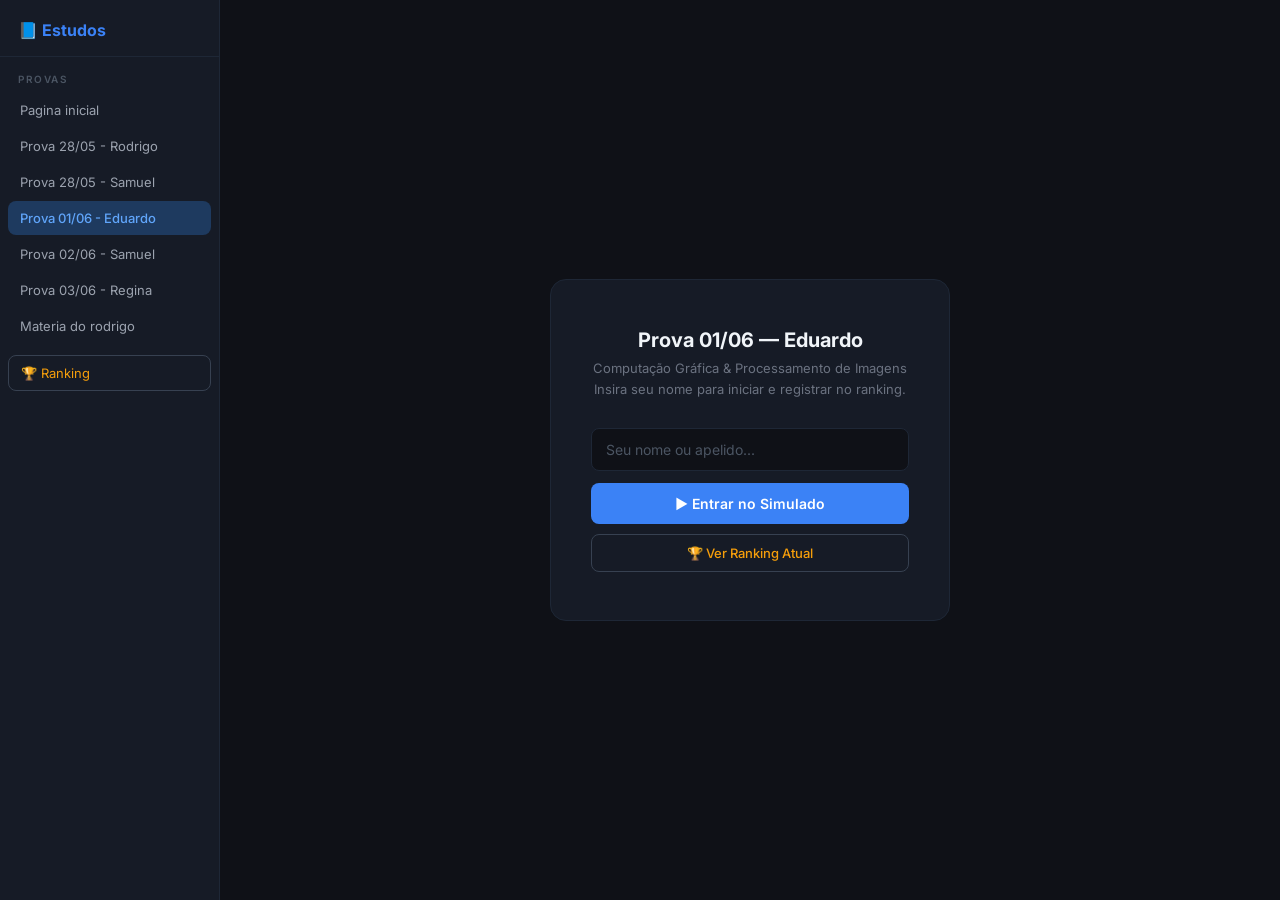
==== commit 500f8051: "scpript text" ====
--- a/eduardo.html
+++ b/eduardo.html
@@ -1,752 +1,888 @@
 <!DOCTYPE html>
 <html lang="pt-BR">
-
 <head>
 <meta charset="UTF-8">
 <meta name="viewport" content="width=device-width, initial-scale=1.0">
-
 <title>Prova 01/06 - Eduardo</title>
-
 <link href="https://fonts.googleapis.com/css2?family=Inter:wght@400;500;600;700;800&display=swap" rel="stylesheet">
-<link rel="stylesheet" href="style.css">
-
+<style>
+* { box-sizing: border-box; margin: 0; padding: 0; }
+
+body {
+  font-family: 'Inter', -apple-system, BlinkMacSystemFont, sans-serif;
+  background: #0f1117;
+  color: #e2e8f0;
+  font-size: 15px;
+  display: flex;
+  min-height: 100vh;
+}
+
+/* ── SIDEBAR ── */
+.sidebar {
+  width: 220px;
+  min-width: 220px;
+  background: #161b26;
+  border-right: 1px solid #1e2736;
+  position: fixed;
+  top: 0; left: 0; bottom: 0;
+  display: flex;
+  flex-direction: column;
+  padding: 20px 0;
+  z-index: 200;
+  overflow-y: auto;
+}
+
+.logo {
+  font-size: 16px;
+  font-weight: 700;
+  color: #3b82f6;
+  padding: 0 18px 16px;
+  border-bottom: 1px solid #1e2736;
+  margin-bottom: 16px;
+}
+
+.sidebar h2 {
+  font-size: 10px;
+  font-weight: 600;
+  letter-spacing: 1.5px;
+  text-transform: uppercase;
+  color: #4b5563;
+  padding: 0 18px 8px;
+}
+
+.menu {
+  display: flex;
+  flex-direction: column;
+  gap: 2px;
+  padding: 0 8px;
+}
+
+.menu a {
+  display: block;
+  padding: 9px 12px;
+  border-radius: 8px;
+  color: #9ca3af;
+  text-decoration: none;
+  font-size: 13px;
+  transition: background 0.15s, color 0.15s;
+}
+
+.menu a:hover { background: #1e2736; color: #e2e8f0; }
+.menu a.active { background: #1e3a5f; color: #60a5fa; font-weight: 500; }
+
+.sidebar-rank-btn {
+  margin: 12px 8px 0;
+  display: block;
+  padding: 9px 12px;
+  border-radius: 8px;
+  background: transparent;
+  color: #f59e0b;
+  border: 1px solid #374151;
+  font-size: 13px;
+  font-family: inherit;
+  cursor: pointer;
+  text-align: left;
+  transition: border-color 0.15s;
+  width: calc(100% - 16px);
+}
+.sidebar-rank-btn:hover { border-color: #f59e0b; }
+
+/* Progresso na sidebar */
+.sidebar-progress {
+  margin-top: auto;
+  padding: 16px 18px;
+  border-top: 1px solid #1e2736;
+  font-size: 12px;
+  color: #6b7280;
+  display: none;
+}
+.sidebar-progress-label { margin-bottom: 6px; }
+.sidebar-progress-bar {
+  height: 3px;
+  background: #1e2736;
+  border-radius: 2px;
+  overflow: hidden;
+  margin-bottom: 8px;
+}
+.sidebar-progress-fill {
+  height: 100%;
+  background: #3b82f6;
+  width: 0%;
+  transition: width 0.4s;
+  border-radius: 2px;
+}
+.sidebar-scores { display: flex; gap: 12px; font-size: 12px; font-weight: 600; }
+.s-ok { color: #22c55e; }
+.s-err { color: #ef4444; }
+
+/* ── MAIN WRAPPER ── */
+#main {
+  margin-left: 220px;
+  flex: 1;
+  display: flex;
+  flex-direction: column;
+  min-height: 100vh;
+}
+
+/* ── LOGIN ── */
+#screen-login {
+  flex: 1;
+  display: flex;
+  align-items: center;
+  justify-content: center;
+  padding: 40px 24px;
+}
+
+.login-card {
+  background: #161b26;
+  border: 1px solid #1e2736;
+  border-radius: 16px;
+  padding: 48px 40px;
+  width: 100%;
+  max-width: 400px;
+  text-align: center;
+}
+.login-card h1 { font-size: 20px; font-weight: 700; color: #f1f5f9; margin-bottom: 6px; }
+.login-card p { font-size: 13px; color: #6b7280; margin-bottom: 28px; line-height: 1.6; }
+.login-card input {
+  width: 100%; background: #0f1117; border: 1px solid #1e2736;
+  border-radius: 8px; padding: 12px 14px; color: #f1f5f9;
+  font-size: 14px; outline: none; margin-bottom: 12px;
+  transition: border-color 0.15s; font-family: inherit;
+}
+.login-card input:focus { border-color: #3b82f6; }
+.login-card input::placeholder { color: #4b5563; }
+.btn-entrar {
+  width: 100%; background: #3b82f6; color: #fff; border: none;
+  border-radius: 8px; padding: 12px; font-size: 14px; font-weight: 600;
+  cursor: pointer; margin-bottom: 10px; transition: background 0.15s; font-family: inherit;
+}
+.btn-entrar:hover { background: #2563eb; }
+.btn-rank-login {
+  width: 100%; background: transparent; color: #f59e0b;
+  border: 1px solid #374151; border-radius: 8px;
+  padding: 10px; font-size: 13px; font-weight: 500;
+  cursor: pointer; transition: border-color 0.15s; font-family: inherit;
+}
+.btn-rank-login:hover { border-color: #f59e0b; }
+
+/* ── HUD (topbar sticky) ── */
+#hud {
+  display: none;
+  position: sticky;
+  top: 0;
+  z-index: 100;
+  background: #161b26;
+  border-bottom: 1px solid #1e2736;
+  padding: 0 28px;
+  height: 50px;
+  align-items: center;
+  gap: 16px;
+}
+.hud-nome { font-size: 13px; font-weight: 600; color: #f1f5f9; white-space: nowrap; }
+.hud-bar-wrap { flex: 1; height: 3px; background: #1e2736; border-radius: 2px; overflow: hidden; }
+.hud-bar-fill { height: 100%; background: #3b82f6; width: 0%; transition: width 0.4s; border-radius: 2px; }
+.hud-scores { display: flex; gap: 14px; font-size: 13px; font-weight: 600; white-space: nowrap; }
+.hud-ok { color: #22c55e; }
+.hud-err { color: #ef4444; }
+.hud-prog { color: #4b5563; }
+.btn-rank-hud {
+  background: transparent; color: #f59e0b;
+  border: 1px solid #374151; border-radius: 8px;
+  padding: 5px 12px; font-size: 12px; font-weight: 500;
+  cursor: pointer; white-space: nowrap; font-family: inherit;
+  transition: border-color 0.15s;
+}
+.btn-rank-hud:hover { border-color: #f59e0b; }
+
+/* ── QUIZ ── */
+#screen-quiz {
+  display: none;
+  padding: 32px 28px 60px;
+  max-width: 820px;
+}
+
+.quiz-heading h1 { font-size: 26px; font-weight: 800; color: #f1f5f9; margin-bottom: 6px; }
+.quiz-heading p { font-size: 13px; color: #6b7280; margin-bottom: 28px; }
+
+/* separador de aula */
+.module-header {
+  margin: 40px 0 16px;
+  padding: 14px 18px;
+  border-left: 3px solid #3b82f6;
+  background: #161b26;
+  border-radius: 0 8px 8px 0;
+}
+.module-header:first-child { margin-top: 0; }
+.module-label { font-size: 10px; letter-spacing: 2px; color: #3b82f6; margin-bottom: 3px; text-transform: uppercase; font-weight: 600; }
+.module-name { font-size: 14px; font-weight: 700; color: #f1f5f9; }
+
+/* cards de questão */
+.q-card {
+  background: #161b26;
+  border: 1px solid #1e2736;
+  border-radius: 12px;
+  padding: 24px;
+  margin-bottom: 14px;
+}
+.q-num { font-size: 12px; font-weight: 600; color: #3b82f6; margin-bottom: 10px; }
+.q-context {
+  font-size: 13px; color: #6b7280; line-height: 1.65;
+  margin-bottom: 12px; padding-bottom: 12px;
+  border-bottom: 1px solid #1e2736;
+}
+.q-context-label {
+  font-size: 9px; letter-spacing: 2px; color: #3b82f6;
+  margin-bottom: 4px; font-weight: 600; text-transform: uppercase;
+}
+.q-text { font-size: 14px; color: #cbd5e1; line-height: 1.65; margin-bottom: 16px; }
+
+.options { display: flex; flex-direction: column; gap: 8px; }
+.opt {
+  display: flex; align-items: flex-start; gap: 12px;
+  padding: 12px 15px; background: #1a2032;
+  border: 1px solid #1e2736; border-radius: 8px;
+  cursor: pointer; text-align: left; width: 100%;
+  font-family: inherit; font-size: 14px; color: #cbd5e1;
+  line-height: 1.55; transition: background 0.12s, border-color 0.12s;
+}
+.opt:hover:not(.locked) { background: #1e2a40; border-color: #2d3f5c; }
+.opt-letter { font-size: 13px; font-weight: 600; color: #4b5563; min-width: 20px; flex-shrink: 0; margin-top: 1px; }
+.opt.correct { background: #052e16; border-color: #16a34a; color: #86efac; }
+.opt.correct .opt-letter { color: #22c55e; }
+.opt.wrong { background: #1f1215; border-color: #b91c1c; color: #fca5a5; opacity: 0.75; }
+.opt.wrong .opt-letter { color: #ef4444; }
+.opt.locked { cursor: default; pointer-events: none; }
+
+.explanation {
+  display: none; margin-top: 12px; padding: 12px 15px;
+  border-radius: 8px; font-size: 13px; line-height: 1.65; border-left: 3px solid;
+}
+.explanation.show { display: block; }
+.explanation.ok { background: #052e16; border-color: #16a34a; color: #86efac; }
+.explanation.fail { background: #1f1215; border-color: #b91c1c; color: #fca5a5; }
+.exp-tag {
+  display: block; font-size: 10px; font-weight: 700;
+  letter-spacing: 0.5px; margin-bottom: 5px; text-transform: uppercase;
+}
+.ok .exp-tag { color: #22c55e; }
+.fail .exp-tag { color: #ef4444; }
+
+/* ── RESULTADO ── */
+#screen-result {
+  display: none;
+  flex: 1; align-items: center; justify-content: center; padding: 40px 24px;
+}
+.result-card {
+  background: #161b26; border: 1px solid #1e2736;
+  border-radius: 16px; padding: 48px 40px;
+  max-width: 440px; width: 100%; text-align: center;
+}
+.result-card h2 { font-size: 20px; font-weight: 700; color: #f1f5f9; margin-bottom: 10px; }
+.result-pct { font-size: 64px; font-weight: 800; color: #3b82f6; line-height: 1; margin-bottom: 10px; }
+.result-sub { font-size: 14px; color: #6b7280; margin-bottom: 28px; }
+.result-sub strong { color: #f1f5f9; }
+.sync-msg { font-size: 12px; color: #4b5563; margin-top: 12px; }
+
+/* ── RANKING ── */
+#screen-ranking { display: none; flex: 1; padding: 40px 28px; }
+.rank-wrap { max-width: 580px; }
+.rank-title { font-size: 20px; font-weight: 700; color: #f1f5f9; margin-bottom: 24px; }
+.rank-table { width: 100%; border-collapse: collapse; }
+.rank-table th {
+  text-align: left; font-size: 10px; font-weight: 600;
+  letter-spacing: 1px; text-transform: uppercase;
+  color: #4b5563; padding: 10px 14px; border-bottom: 1px solid #1e2736;
+}
+.rank-table td { padding: 13px 14px; font-size: 14px; color: #cbd5e1; border-bottom: 1px solid #1a2032; }
+.rank-pos { font-weight: 700; color: #6b7280; }
+.rank-pts { font-weight: 700; color: #22c55e; text-align: right; }
+.rank-me td { color: #fbbf24 !important; background: #1c1a10; }
+.rank-me .rank-pts { color: #fbbf24 !important; }
+.rank-loading { color: #4b5563; font-size: 13px; padding: 20px 14px; }
+.rank-actions { display: flex; gap: 10px; margin-top: 24px; flex-wrap: wrap; }
+.btn-back {
+  background: #1e2736; color: #93c5fd; border: 1px solid #1e2736;
+  border-radius: 8px; padding: 10px 18px; font-size: 13px; font-weight: 500;
+  cursor: pointer; transition: border-color 0.15s; font-family: inherit;
+}
+.btn-back:hover { border-color: #3b82f6; }
+.btn-reload {
+  background: transparent; color: #6b7280; border: 1px solid #1e2736;
+  border-radius: 8px; padding: 10px 18px; font-size: 13px;
+  cursor: pointer; font-family: inherit; transition: color 0.15s;
+}
+.btn-reload:hover { color: #f1f5f9; }
+
+::-webkit-scrollbar { width: 5px; }
+::-webkit-scrollbar-track { background: transparent; }
+::-webkit-scrollbar-thumb { background: #1e2736; border-radius: 3px; }
+</style>
 </head>
-
 <body>
 
 <!-- SIDEBAR -->
-
 <div class="sidebar">
-
-    <div class="logo">
-        📘 Estudos
+  <div class="logo">📘 Estudos</div>
+  <h2>Provas</h2>
+  <div class="menu">
+    <a href="index.html">Pagina inicial</a>
+    <a href="rodrigo.html">Prova 28/05 - Rodrigo</a>
+    <a href="samuel1.html">Prova 28/05 - Samuel</a>
+    <a href="eduardo.html" class="active">Prova 01/06 - Eduardo</a>
+    <a href="samuel2.html">Prova 02/06 - Samuel</a>
+    <a href="regina.html">Prova 03/06 - Regina</a>
+    <a href="materiadorodrigo">Materia do rodrigo</a>
+  </div>
+  <button class="sidebar-rank-btn" onclick="verRanking(true)">🏆 Ranking</button>
+  <div class="sidebar-progress" id="sidebar-prog">
+    <div class="sidebar-progress-label" id="sp-label">0 / 50 respondidas</div>
+    <div class="sidebar-progress-bar"><div class="sidebar-progress-fill" id="sp-bar"></div></div>
+    <div class="sidebar-scores">
+      <span class="s-ok" id="sp-ac">✓ 0</span>
+      <span class="s-err" id="sp-err">✗ 0</span>
     </div>
-
-    <h2>Provas</h2>
-
-    <div class="menu">
-        <a href="index.html"> Pagina inicial</a>
-        <a href="rodrigo.html">Prova 28/05 - Rodrigo</a>
-        <a href="samuel1.html">Prova 28/05 - Samuel</a>
-        <a href="eduardo.html">Prova 01/06 - Eduardo</a>
-        <a href="samuel2.html">Prova 02/06 - Samuel</a>
-        <a href="regina.html">Prova 03/06 - Regina</a>
-        <a href="materiadorodrigo"> Materia do rodrigo </a>
-    </div>
-
-</div>
-
-<!-- MAIN -->
-
-<div class="main">
-
-    <div class="header">
-
-        <h1>
-            Computação Gráfica e Processamento de Imagens — Eduardo
-        </h1>
-
-        <p>
-            Clique em uma alternativa para responder.
-            Ao errar, a resposta correta será destacada em verde.
-        </p>
-
-    </div>
-
-<!-- QUESTÃO 1 -->
-<div class="question-card">
-  <div class="question-title">Questão 1</div>
-  <div class="question-text">Uma startup de jogos eletrônicos está desenvolvendo um simulador de direção em ambiente urbano. A equipe técnica precisa garantir que o jogo rode a 60 frames por segundo (FPS) em consoles de nova geração, mas o diretor de arte exige que os reflexos nos carros e poças d&#x27;água sejam fisicamente precisos para aumentar a imersão. Ao analisar as opções de renderização, a equipe se depara com o &quot;Muro Computacional&quot; provocado pela explosão combinatória de cálculos.
-Avalie as características das técnicas de renderização e selecione a estratégia técnica mais adequada para equilibrar o desempenho de 60 FPS com a necessidade de reflexos precisos, considerando o padrão atual da indústria.</div>
-  <div class="answers">
-    <div class="answer" data-correct="false">A) Utilizar apenas Rasterização, pois é extremamente rápida e ideal para tempo real, apesar de os reflexos serem apenas aproximações matemáticas.</div>
-    <div class="answer" data-correct="false">B) Implementar o Ray Tracing Puro, pois garante realismo absoluto e precisão em reflexos e refrações, independentemente do custo computacional.</div>
-    <div class="answer" data-correct="true">C) Adotar a Renderização Híbrida, utilizando rasterização para a geometria base e Ray Tracing para o cálculo de luzes e reflexos específicos.</div>
-    <div class="answer" data-correct="false">D) Optar pelo Path Tracing recursivo sem limites de subdivisão, visando a máxima fidelidade visual em cada pixel da cena urbana.</div>
   </div>
 </div>
 
-<!-- QUESTÃO 2 -->
-<div class="question-card">
-  <div class="question-title">Questão 2</div>
-  <div class="question-text">Durante o desenvolvimento de um renderizador customizado, um engenheiro de software percebe que o sistema gasta a maior parte do tempo de processamento tentando localizar qual objeto da cena foi atingido por cada raio disparado pela câmera. Para otimizar o projeto, ele decide utilizar tecnologias de hardware dedicado presentes nas GPUs modernas.
-Analise o funcionamento do hardware de aceleração e identifique qual componente é projetado especificamente para resolver o problema de gargalo descrito no texto-base.</div>
-  <div class="answers">
-    <div class="answer" data-correct="false">A) CUDA Cores, que são responsáveis por realizar a rasterização tradicional e cálculos genéricos de sombreamento.</div>
-    <div class="answer" data-correct="true">B) RT Cores, que possuem circuitos dedicados para acelerar a travessia da estrutura BVH e o cálculo de intersecções raio-triângulo.</div>
-    <div class="answer" data-correct="false">C) Tensor Cores, que atuam na execução de redes neurais para reconstruir frames em alta fidelidade por meio do Denoising.</div>
-    <div class="answer" data-correct="false">D) Memória Integrada da GPU, cujo único limite é a quantidade de dados que determina a complexidade da cena a ser exibida.</div>
+<!-- MAIN -->
+<div id="main">
+
+  <!-- LOGIN -->
+  <div id="screen-login">
+    <div class="login-card">
+      <h1>Prova 01/06 — Eduardo</h1>
+      <p>Computação Gráfica &amp; Processamento de Imagens<br>Insira seu nome para iniciar e registrar no ranking.</p>
+      <input type="text" id="input-nome" placeholder="Seu nome ou apelido..." autocomplete="off">
+      <button class="btn-entrar" onclick="iniciar()">▶ Entrar no Simulado</button>
+      <button class="btn-rank-login" onclick="verRanking(false)">🏆 Ver Ranking Atual</button>
+    </div>
   </div>
-</div>
-
-<!-- QUESTÃO 3 -->
-<div class="question-card">
-  <div class="question-title">Questão 3</div>
-  <div class="question-text">O algoritmo de Ray Tracing é fundamentado na simulação do comportamento da luz, mas sua implementação computacional inverte a lógica física da natureza para ganhar eficiência. Em vez de rastrear fótons da fonte de luz até o olho, o algoritmo dispara raios a partir do observador.
-Considerando o paradigma do &quot;Rastreamento Reverso&quot;, avalie por que essa técnica é considerada o método padrão para a eficiência computacional em renderização.</div>
-  <div class="answers">
-    <div class="answer" data-correct="false">A) Porque rastrear fótons a partir da fonte de luz é impossível matematicamente, exigindo que a física seja invertida para funcionar.</div>
-    <div class="answer" data-correct="true">B) Porque evita o desperdício de processamento ao não calcular bilhões de fótons que nunca atingiriam a câmera ou o olho do observador.</div>
-    <div class="answer" data-correct="false">C) Porque permite que a luz viaje mais rápido no ambiente virtual do que na natureza, reduzindo o tempo de renderização por pixel.</div>
-    <div class="answer" data-correct="false">D) Porque elimina a necessidade de fontes de luz na cena, já que os raios partem diretamente do plano de visualização 2D.</div>
+
+  <!-- HUD -->
+  <div id="hud">
+    <span class="hud-nome" id="hud-nome">—</span>
+    <div class="hud-bar-wrap"><div class="hud-bar-fill" id="hud-bar"></div></div>
+    <div class="hud-scores">
+      <span class="hud-ok" id="hud-ac">✓ 0</span>
+      <span class="hud-err" id="hud-err">✗ 0</span>
+      <span class="hud-prog" id="hud-prog">0/50</span>
+    </div>
+    <button class="btn-rank-hud" onclick="verRanking(true)">🏆 Ranking</button>
   </div>
-</div>
-
-<!-- QUESTÃO 4 -->
-<div class="question-card">
-  <div class="question-title">Questão 4</div>
-  <div class="question-text">Em uma cena de interior arquitetônico renderizada com poucos raios por pixel para economizar performance, a imagem resultante apresenta um aspecto granulado e com artefatos visíveis, conhecido como &quot;ruído&quot;. Para solucionar isso em tempo real, os desenvolvedores aplicam técnicas de Inteligência Artificial.
-Analise a aplicação de algoritmos de Denoising no contexto da renderização moderna e escolha a alternativa que descreve corretamente sua função prática.</div>
-  <div class="answers">
-    <div class="answer" data-correct="false">A) Aumentar a quantidade de raios disparados por pixel até que o ruído desapareça naturalmente pelo poder de processamento bruto.</div>
-    <div class="answer" data-correct="false">B) Substituir completamente o algoritmo de Ray Tracing por uma rede neural que gera imagens estáticas sem cálculos geométricos.</div>
-    <div class="answer" data-correct="true">C) Utilizar redes neurais para prever e preencher as lacunas visuais, reconstruindo o frame em alta fidelidade com menos raios disparados.</div>
-    <div class="answer" data-correct="false">D) Limpar a lente da câmera virtual para remover poeira digital que causa a impressão de granulação nas superfícies dos objetos.</div>
+
+  <!-- QUIZ -->
+  <div id="screen-quiz">
+    <div class="quiz-heading">
+      <h1>Computação Gráfica e Processamento de Imagens — Eduardo</h1>
+      <p>Clique em uma alternativa para responder. Ao errar, a resposta correta será destacada em verde.</p>
+    </div>
+    <div id="quiz-body"></div>
   </div>
-</div>
-
-<!-- QUESTÃO 5 -->
-<div class="question-card">
-  <div class="question-title">Questão 5</div>
-  <div class="question-text">O Ray Tracing é um algoritmo recursivo. Ao atingir uma superfície transparente, como um copo de vidro, o raio primário pode gerar novos raios para processar a cor final do pixel. O documento descreve que a cor final é uma &quot;soma formidável&quot; de diferentes componentes.
-Com base no modelo de sombreamento e na recursividade do algoritmo, avalie quais componentes devem ser combinados para calcular a cor de um pixel que intersecta um objeto semitransparente e reflexivo.</div>
-  <div class="answers">
-    <div class="answer" data-correct="false">A) Apenas a cor do fundo da cena, já que raios que atravessam objetos transparentes não possuem cor própria definida.</div>
-    <div class="answer" data-correct="false">B) A soma das componentes ambiente, difusa e especular, ignorando as chamadas recursivas para manter o desempenho estável.</div>
-    <div class="answer" data-correct="true">C) A combinação do modelo de atenuação de Phong com as contribuições dos raios secundários de reflexão e refração.</div>
-    <div class="answer" data-correct="false">D) Apenas o raio de sombra, para garantir que o objeto transparente projete uma sombra opaca e perfeitamente negra no chão.</div>
+
+  <!-- RESULTADO -->
+  <div id="screen-result">
+    <div class="result-card">
+      <h2>Simulado Concluído! 🎉</h2>
+      <div class="result-pct" id="res-pct">0%</div>
+      <div class="result-sub">Você acertou <strong id="res-ac">0</strong> de <strong>50</strong> questões.</div>
+      <button class="btn-entrar" onclick="verRanking(false)" style="max-width:260px">🏆 Ver Ranking Final</button>
+      <div class="sync-msg" id="sync-msg">Sincronizando resultado...</div>
+    </div>
   </div>
-</div>
-
-<!-- QUESTÃO 6 -->
-<div class="question-card">
-  <div class="question-title">Questão 6</div>
-  <div class="question-text">Um profissional de arquitetura precisa apresentar um projeto de iluminação natural para um cliente. Ele precisa demonstrar como a luz do sol entra pelas janelas, reflete no piso de mármore e ilumina indiretamente o teto. Para isso, ele utiliza um software que simula o traçado de raios.
-Analise as capacidades do Ray Tracing descritas nas fontes e identifique qual característica da técnica permite atender à necessidade desse profissional.</div>
-  <div class="answers">
-    <div class="answer" data-correct="false">A) A capacidade de converter modelos 3D em pixels 2D de forma extremamente rápida, ideal para apresentações em tablets simples.</div>
-    <div class="answer" data-correct="true">B) A simulação realista de iluminação indireta, reflexos, refrações e sombras fisicamente precisos através do rastreamento da luz.</div>
-    <div class="answer" data-correct="false">C) O uso de polígonos aproximados que substituem a necessidade de cálculos matemáticos sobre o comportamento da luz solar.</div>
-    <div class="answer" data-correct="false">D) A exclusão de raios de sombra, permitindo que a luz atravesse todos os objetos da cena sem criar áreas escuras no ambiente.</div>
+
+  <!-- RANKING -->
+  <div id="screen-ranking">
+    <div class="rank-wrap">
+      <div class="rank-title">🏆 Ranking Global</div>
+      <table class="rank-table">
+        <thead><tr>
+          <th style="width:48px">Pos</th>
+          <th>Nome</th>
+          <th style="text-align:right">Acertos</th>
+        </tr></thead>
+        <tbody id="rank-body">
+          <tr><td colspan="3" class="rank-loading">Carregando...</td></tr>
+        </tbody>
+      </table>
+      <div class="rank-actions">
+        <button class="btn-back" id="btn-voltar" onclick="fecharRanking()" style="display:none">← Voltar ao Simulado</button>
+        <button class="btn-reload" onclick="location.reload()">↺ Nova Tentativa</button>
+      </div>
+    </div>
   </div>
-</div>
-
-<!-- QUESTÃO 7 -->
-<div class="question-card">
-  <div class="question-title">Questão 7</div>
-  <div class="question-text">Para evitar que o algoritmo de Ray Tracing entre em um loop infinito ao processar reflexos entre dois espelhos paralelos, os programadores implementam critérios de parada na recursividade.
-Avalie as estratégias de controle do algoritmo e selecione o critério correto utilizado para encerrar a inspeção recursiva de raios secundários.</div>
-  <div class="answers">
-    <div class="answer" data-correct="false">A) Encerrar quando o raio atingir a fonte de luz primária, independentemente de quantas reflexões ele tenha sofrido antes.</div>
-    <div class="answer" data-correct="true">B) Estabelecer um limite máximo de subdivisões ou parar quando a contribuição do raio secundário for inferior a um valor mínimo definido.</div>
-    <div class="answer" data-correct="false">C) Parar o processamento assim que o primeiro objeto for atingido pelo raio primário, ignorando qualquer interação subsequente.</div>
-    <div class="answer" data-correct="false">D) Manter a recursão ativa até que todos os pixels da tela atinjam a mesma cor, garantindo a uniformidade cromática da imagem final.</div>
-  </div>
-</div>
-
-<!-- QUESTÃO 8 -->
-<div class="question-card">
-  <div class="question-title">Questão 8</div>
-  <div class="question-text">A técnica de Ray Tracing utiliza diferentes tipos de &quot;raios secundários&quot; após a intersecção inicial do raio primário com um objeto da cena. Cada tipo de raio possui uma função específica para determinar a luminosidade e a cor do ponto atingido.
-Considere um ponto P em uma cena. Para determinar se esse ponto está em uma zona de penumbra ou escuridão, qual procedimento o algoritmo deve realizar?</div>
-  <div class="answers">
-    <div class="answer" data-correct="false">A) Disparar um raio refletor para verificar se a luz de outros objetos está atingindo o ponto P por meio de espelhamento.</div>
-    <div class="answer" data-correct="true">B) Disparar um raio de sombra a partir do ponto P em direção ao foco de luz; se houver obstrução, o ponto está na sombra.</div>
-    <div class="answer" data-correct="false">C) Disparar um raio refrator para calcular como a luz atravessa o objeto e ilumina seu interior de forma difusa e homogênea.</div>
-    <div class="answer" data-correct="false">D) Disparar um raio primário de volta para a câmera para confirmar se o observador ainda está olhando para aquela posição.</div>
-  </div>
-</div>
-
-<!-- QUESTÃO 9 -->
-<div class="question-card">
-  <div class="question-title">Questão 9</div>
-  <div class="question-text">A evolução do hardware permitiu que o Ray Tracing, antes restrito ao cinema e sistemas não-real-time, chegasse aos videogames. No entanto, as GPUs possuem limitações físicas que afetam a complexidade da cena.
-Avalie o papel da memória integrada na GPU para a renderização de cenas realistas via Ray Tracing, conforme apontado nos documentos.</div>
-  <div class="answers">
-    <div class="answer" data-correct="false">A) A memória determina a velocidade de disparo dos raios, mas não interfere na quantidade de objetos que a cena pode conter.</div>
-    <div class="answer" data-correct="false">B) A memória integrada é irrelevante, pois o Ray Tracing em tempo real depende exclusivamente dos núcleos CUDA para funcionar.</div>
-    <div class="answer" data-correct="true">C) A quantidade de memória integrada determina o limite de complexidade da cena (objetos, texturas) que pode ser renderizada.</div>
-    <div class="answer" data-correct="false">D) A memória serve apenas para armazenar os algoritmos de IA, enquanto a geometria da cena fica armazenada no processador (CPU).</div>
-  </div>
-</div>
-
-<!-- QUESTÃO 10 -->
-<div class="question-card">
-  <div class="question-title">Questão 10</div>
-  <div class="question-text">Um estudante de Computação Gráfica está implementando o algoritmo básico de Ray Tracing. Ele escreveu um código que percorre cada pixel da imagem e dispara um raio. Ele precisa tratar o caso em que o raio disparado não atinge nenhum objeto da cena.
-Com base na lógica do algoritmo de traçado de raios, qual deve ser a decisão do sistema quando o NearestObject retornar um valor nulo (NULL)?</div>
-  <div class="answers">
-    <div class="answer" data-correct="false">A) O pixel correspondente deve ser preenchido com a cor preta obrigatoriamente, indicando erro no processamento do raio.</div>
-    <div class="answer" data-correct="false">B) O algoritmo deve reiniciar o disparo do raio a partir de um ângulo diferente até que algum objeto seja finalmente encontrado.</div>
-    <div class="answer" data-correct="true">C) O pixel deve ser preenchido com a cor definida para o fundo da cena, indicando que o raio se perdeu no &quot;infinito&quot;.</div>
-    <div class="answer" data-correct="false">D) O sistema deve lançar raios de sombra recursivos para tentar iluminar o vazio e encontrar objetos invisíveis por refração.</div>
-  </div>
-</div>
-
-<!-- QUESTÃO 11 -->
-<div class="question-card">
-  <div class="question-title">Questão 11</div>
-  <div class="question-text">Uma desenvolvedora de jogos indie está criando um simulador de exploração espacial para dispositivos móveis com hardware limitado. O diretor técnico precisa decidir entre implementar um modelo de iluminação global complexo ou um modelo de iluminação local, como o modelo de Phong, para garantir que o jogo mantenha uma taxa de quadros estável sem sacrificar totalmente a estética visual.
-Avalie as características dos modelos de iluminação apresentados e escolha a decisão técnica mais adequada para esse cenário de restrição de hardware.</div>
-  <div class="answers">
-    <div class="answer" data-correct="false">A) Implementar o Ray Tracing completo, pois ele simplifica o processamento ao ignorar as reflexões diretas da luz.</div>
-    <div class="answer" data-correct="true">B) Adotar o modelo de iluminação local, pois ele considera apenas reflexões diretas e reduz a complexidade computacional.</div>
-    <div class="answer" data-correct="false">C) Utilizar modelos de iluminação global, que são ideais para dispositivos móveis por exigirem menos memória de vídeo.</div>
-    <div class="answer" data-correct="false">D) Descartar o uso de malhas poligonais, uma vez que o modelo de Phong funciona apenas com superfícies analíticas curvas.</div>
-  </div>
-</div>
-
-<!-- QUESTÃO 12 -->
-<div class="question-card">
-  <div class="question-title">Questão 12</div>
-  <div class="question-text">Durante a renderização de um protótipo de mobiliário em 3D, um designer percebe que as superfícies curvas de um sofá parecem &quot;facetadas&quot;, com divisões claras entre os polígonos planos, apesar de a malha ser densa. O programador gráfico sugere alterar o método de tonalização para melhorar a aparência sem aumentar o número de polígonos.
-Analise as técnicas de tonalização (shading) e identifique qual método deve ser aplicado para que o objeto pareça ter uma superfície suave.</div>
-  <div class="answers">
-    <div class="answer" data-correct="false">A) Tonalização constante, que aplica a mesma cor em todos os pontos do polígono a partir de um único vértice.</div>
-    <div class="answer" data-correct="false">B) Tonalização por textura, que substitui a geometria do objeto por uma imagem bidimensional de baixa resolução.</div>
-    <div class="answer" data-correct="true">C) Tonalização interpolada, que aproxima polígonos planos a superfícies curvas calculando cores entre os vértices.</div>
-    <div class="answer" data-correct="false">D) Tonalização local, que ignora os vetores normais do polígono para gerar uma iluminação uniforme e chapada.</div>
-  </div>
-</div>
-
-<!-- QUESTÃO 13 -->
-<div class="question-card">
-  <div class="question-title">Questão 13</div>
-  <div class="question-text">Uma empresa de arquitetura digital precisa criar um modelo 3D de um pavilhão com grandes paredes de madeira rústica. Para manter o realismo visual dos veios da madeira sem sobrecarregar o motor de renderização com &quot;milhões de polígonos&quot;, a equipe decide aplicar uma técnica de mapeamento.
-Com base nos conceitos de otimização de cenas 3D, selecione a estratégia correta para alcançar o realismo desejado com eficiência de processamento.</div>
-  <div class="answers">
-    <div class="answer" data-correct="false">A) Aumentar a malha poligonal até que cada detalhe da madeira seja um polígono individual, garantindo fidelidade.</div>
-    <div class="answer" data-correct="false">B) Utilizar a tonalização constante em tons de marrom para simular a variação natural de cores da madeira real.</div>
-    <div class="answer" data-correct="true">C) Aplicar uma textura, sobrepondo uma imagem bidimensional ao polígono por meio do mapeamento de coordenadas.</div>
-    <div class="answer" data-correct="false">D) Substituir a iluminação local por Ray Casting para que os detalhes da madeira surjam naturalmente da reflexão difusa.</div>
-  </div>
-</div>
-
-<!-- QUESTÃO 14 -->
-<div class="question-card">
-  <div class="question-title">Questão 14</div>
-  <div class="question-text">Em um simulador de física óptica, deseja-se representar como a luz incide sobre uma superfície rugosa de gesso. O sistema deve calcular a intensidade da luz refletida em diversos ângulos para garantir que a percepção de brilho seja a mesma, independentemente da posição do observador.
-Considerando as propriedades da reflexão difusa, avalie quais fatores determinam a quantidade de luz que um ponto de projeção receberá nesse simulador.</div>
-  <div class="answers">
-    <div class="answer" data-correct="false">A) Apenas a cor intrínseca da fonte de luz, ignorando o ângulo de incidência sobre a superfície do objeto.</div>
-    <div class="answer" data-correct="true">B) A distância entre os pontos de reflexão e projeção, a distância até a fonte e o ângulo θ com a normal.</div>
-    <div class="answer" data-correct="false">C) A quantidade de pixels da tela de projeção, que define se a reflexão será processada como global ou local.</div>
-    <div class="answer" data-correct="false">D) O uso exclusivo de tonalização interpolada, que elimina a necessidade de calcular a normal da superfície.</div>
-  </div>
-</div>
-
-<!-- QUESTÃO 15 -->
-<div class="question-card">
-  <div class="question-title">Questão 15</div>
-  <div class="question-text">O modelo de Phong é amplamente utilizado em computação gráfica por decompor a luminosidade incidente em três componentes fundamentais: difusa, especular e ambiente. Uma equipe de desenvolvimento está ajustando esses parâmetros para simular o material de uma caneta de plástico brilhante sob uma luz direta.
-Para obter o efeito de um ponto de brilho intenso (reflexo da lâmpada) na superfície da caneta, qual componente do modelo de Phong deve ser priorizada no ajuste?</div>
-  <div class="answers">
-    <div class="answer" data-correct="false">A) Componente ambiente, que representa a luz refletida por outros objetos da cena de forma homogênea.</div>
-    <div class="answer" data-correct="false">B) Componente difusa, que garante que a luz reflita em diversos ângulos com a mesma intensidade.</div>
-    <div class="answer" data-correct="true">C) Componente especular, que depende do ângulo do raio da fonte de luz e do raio traçado para o centro de projeção.</div>
-    <div class="answer" data-correct="false">D) Componente de textura, que substitui o cálculo físico da luz por uma fotografia estática do material plástico.</div>
-  </div>
-</div>
-
-<!-- QUESTÃO 16 -->
-<div class="question-card">
-  <div class="question-title">Questão 16</div>
-  <div class="question-text">Um engenheiro de software está depurando um algoritmo de renderização e nota que, embora o modelo 3D seja complexo, a memória está sendo consumida excessivamente pelo armazenamento de cores para cada ponto da malha. Ele decide implementar um modelo de tonalização que otimize esse armazenamento.
-Avalie a função dos modelos de tonalização e selecione a alternativa que descreve como eles auxiliam na economia de armazenamento de dados do modelo 3D.</div>
-  <div class="answers">
-    <div class="answer" data-correct="true">A) Eles permitem calcular a cor de infinitos pontos internos a partir de vértices finitos, sem precisar armazenar cada ponto.</div>
-    <div class="answer" data-correct="false">B) Eles convertem automaticamente imagens 2D em malhas 3D de alta densidade, reduzindo a necessidade de texturas.</div>
-    <div class="answer" data-correct="false">C) Eles eliminam a necessidade de vetores normais, armazenando apenas a posição global da fonte de luz na cena.</div>
-    <div class="answer" data-correct="false">D) Eles substituem o centro de projeção por um modelo de iluminação global que não exige processamento de cores.</div>
-  </div>
-</div>
-
-<!-- QUESTÃO 17 -->
-<div class="question-card">
-  <div class="question-title">Questão 17</div>
-  <div class="question-text">O cálculo das componentes especular e difusa da luz é sensível à geometria da cena. Conforme as fontes, esses cálculos dependem fundamentalmente da relação angular entre os raios e a superfície atingida.
-Considere a interseção de um raio com um polígono. Quais são os dois ângulos críticos em relação à normal do polígono necessários para determinar as componentes da luz?</div>
-  <div class="answers">
-    <div class="answer" data-correct="false">A) O ângulo de refração interna do material e o ângulo de inclinação do monitor do usuário.</div>
-    <div class="answer" data-correct="true">B) O ângulo do raio a partir do centro de projeção e o ângulo do raio proveniente da fonte de luz.</div>
-    <div class="answer" data-correct="false">C) O ângulo de rotação da câmera no eixo Z e o ângulo de curvatura da malha poligonal externa.</div>
-    <div class="answer" data-correct="false">D) O ângulo de interpolação entre dois polígonos vizinhos e o ângulo de preenchimento da textura 2D.</div>
-  </div>
-</div>
-
-<!-- QUESTÃO 18 -->
-<div class="question-card">
-  <div class="question-title">Questão 18</div>
-  <div class="question-text">Ao aplicar uma textura de &quot;parede de tijolos&quot; em um polígono plano que representa uma fachada, um desenvolvedor nota que o padrão de tijolos aparece distorcido. Ele revisa o processo de mapeamento para corrigir o problema.
-Analise o funcionamento da aplicação de texturas e identifique o procedimento correto para obter a cor de um ponto no interior do polígono de forma precisa.</div>
-  <div class="answers">
-    <div class="answer" data-correct="false">A) Calcular a média aritmética das cores dos vértices e aplicar um filtro de tonalização constante sobre a parede.</div>
-    <div class="answer" data-correct="true">B) Realizar o mapeamento das coordenadas dos vértices sobre a imagem e extrair os pontos internos dessa imagem.</div>
-    <div class="answer" data-correct="false">C) Ignorar as coordenadas dos vértices e projetar a imagem 2D de forma aleatória até cobrir toda a malha poligonal.</div>
-    <div class="answer" data-correct="false">D) Converter a imagem de textura em uma malha de milhões de polígonos para que a tonalização interpolada a reconheça.</div>
-  </div>
-</div>
-
-<!-- QUESTÃO 19 -->
-<div class="question-card">
-  <div class="question-title">Questão 19</div>
-  <div class="question-text">Modelos de iluminação são representações matemáticas da física da reflexão da luz em superfícies. Eles buscam simular como a luz chega até o ponto de projeção na tela. Em computação gráfica, os materiais são representados por malhas poligonais.
-Considerando que o material é uma malha poligonal, o que ocorre exatamente quando a luz reflete sobre ele, de acordo com o modelo de iluminação?</div>
-  <div class="answers">
-    <div class="answer" data-correct="false">A) A malha poligonal é destruída e substituída por uma imagem de textura para economizar processamento.</div>
-    <div class="answer" data-correct="true">B) O sistema projeta na tela a cor do material no ponto exato de reflexão da luz.</div>
-    <div class="answer" data-correct="false">C) A luz atravessa os polígonos sem sofrer desvio, pois malhas poligonais não possuem propriedades físicas de reflexão.</div>
-    <div class="answer" data-correct="false">D) O modelo de iluminação altera a geometria dos vértices para que o objeto se mova em direção à fonte de luz.</div>
-  </div>
-</div>
-
-<!-- QUESTÃO 20 -->
-<div class="question-card">
-  <div class="question-title">Questão 20</div>
-  <div class="question-text">Um sistema de CAD (Desenho Auxiliado por Computador) utiliza &quot;tonalização constante&quot; para renderizar peças mecânicas em modo de rascunho. O usuário reclama que é difícil distinguir a curvatura de peças cilíndricas nesse modo.
-Avalie a limitação técnica da tonalização constante nesse cenário profissional e aponte o motivo do problema relatado pelo usuário.</div>
-  <div class="answers">
-    <div class="answer" data-correct="false">A) A tonalização constante gera cores diferentes para cada pixel, confundindo a percepção de profundidade do cilindro.</div>
-    <div class="answer" data-correct="true">B) Como todos os vetores normais de um polígono plano são paralelos, o polígono inteiro recebe uma única cor uniforme.</div>
-    <div class="answer" data-correct="false">C) Esse modelo exige o uso de Ray Tracing global, que escurece excessivamente as superfícies curvas das peças.</div>
-    <div class="answer" data-correct="false">D) A técnica depende de texturas fotográficas que não podem ser aplicadas em objetos cilíndricos ou esféricos.</div>
-  </div>
-</div>
-
-<!-- QUESTÃO 21 -->
-<div class="question-card">
-  <div class="question-title">Questão 21</div>
-  <div class="question-text">Uma empresa de logística utiliza visão computacional para ler códigos de identificação em embalagens. Devido à iluminação variável do galpão, muitas imagens capturadas apresentam baixo contraste, dificultando a distinção entre o código e o fundo. O engenheiro responsável precisa implementar um ajuste que redistribua os tons de cinza de forma não linear para destacar os detalhes sem perder informações nas áreas muito claras ou muito escuras.
-Avalie as técnicas de processamento pontual e selecione a ferramenta matemática mais versátil para realizar esse ajuste customizado de contraste por meio de uma função de mapeamento (Lookup Table).</div>
-  <div class="answers">
-    <div class="answer" data-correct="false">A) Inversão de imagem, que subtrai o valor do pixel do valor máximo para destacar detalhes ocultos.</div>
-    <div class="answer" data-correct="false">B) Limiarização (Thresholding), que converte a imagem para binária definindo um valor fixo de corte.</div>
-    <div class="answer" data-correct="true">C) Ajuste por Curva de Cores, que permite aumentar o contraste ou corrigir o brilho de forma não linear.</div>
-    <div class="answer" data-correct="false">D) Filtro de Média, que utiliza uma matriz de valores constantes para calcular a média local da vizinhança.</div>
-  </div>
-</div>
-
-<!-- QUESTÃO 22 -->
-<div class="question-card">
-  <div class="question-title">Questão 22</div>
-  <div class="question-text">Um sistema de segurança monitora um perímetro utilizando câmeras térmicas. As imagens brutas sofrem com &quot;ruídos de alta frequência&quot; (pontos brancos aleatórios) causados por interferência eletromagnética, o que gera alarmes falsos nos algoritmos de detecção de movimento.
-Analise o problema do ruído descrito e considere qual filtro espacial deve ser aplicado na etapa de pré-processamento para eliminar esses ruídos e preparar a imagem para uma detecção de bordas mais precisa.</div>
-  <div class="answers">
-    <div class="answer" data-correct="false">A) Operador Laplaciano, por ser extremamente sensível a mudanças bruscas de intensidade e ruídos.</div>
-    <div class="answer" data-correct="true">B) Filtro Gaussiano, que aplica um desfoque matemático para eliminar ruídos de alta frequência.</div>
-    <div class="answer" data-correct="false">C) Filtro de Sobel, que calcula o gradiente da imagem em direções específicas para identificar contornos.</div>
-    <div class="answer" data-correct="false">D) Inversão de Imagem, que transforma áreas escuras em claras para facilitar a visão noturna do operador.</div>
-  </div>
-</div>
-
-<!-- QUESTÃO 23 -->
-<div class="question-card">
-  <div class="question-title">Questão 23</div>
-  <div class="question-text">Um laboratório de agronomia está automatizando a contagem de sementes em fotos de alta resolução. O software deve identificar o contorno exato de cada semente. Durante os testes, o programador percebeu que o filtro utilizado era &quot;direcional&quot;, ou seja, detectava bem as bordas horizontais, mas falhava nas verticais das sementes ovais.
-Com base na taxonomia de filtros de detecção de bordas, avalie qual operador seria o mais indicado para detectar as bordas das sementes em todas as direções de uma só vez (omni-direcional).</div>
-  <div class="answers">
-    <div class="answer" data-correct="false">A) Filtro de Sobel (LR), focado exclusivamente no gradiente horizontal da imagem para identificar contornos.</div>
-    <div class="answer" data-correct="false">B) Filtro de Média, que reduz os detalhes agudos da imagem e suaviza as bordas para facilitar a contagem.</div>
-    <div class="answer" data-correct="true">C) Operador Laplaciano, que, por ser baseado em segunda derivada, detecta zonas de mudança em todas as direções.</div>
-    <div class="answer" data-correct="false">D) Limiarização Simples, que remove as bordas e mantém apenas o centro de massa de cada semente capturada.</div>
-  </div>
-</div>
-
-<!-- QUESTÃO 24 -->
-<div class="question-card">
-  <div class="question-title">Questão 24</div>
-  <div class="question-text">No desenvolvimento de um pipeline de visão computacional, a ordem das operações é crítica. Um desenvolvedor aplicou um operador de segunda derivada (Laplaciano) diretamente em uma imagem bruta de grãos. O resultado foi uma imagem &quot;destruída&quot;, onde cada micro-variação de textura e ruído do fundo foi amplificada, tornando as bordas estruturais imperceptíveis.
-Considere a situação profissional descrita e determine qual ação técnica deve ser tomada para corrigir o pipeline de processamento e obter bordas limpas.</div>
-  <div class="answers">
-    <div class="answer" data-correct="false">A) Substituir a imagem original por uma versão invertida matematicamente para reduzir a distância até o branco.</div>
-    <div class="answer" data-correct="true">B) Aplicar um filtro de suavização (como o Gaussiano) antes da extração de bordas para preservar a macro-estrutura.</div>
-    <div class="answer" data-correct="false">C) Aumentar o limite do Threshold para que apenas os pixels de ruído sejam convertidos em branco puro (255).</div>
-    <div class="answer" data-correct="false">D) Executar o operador Laplaciano repetidas vezes até que o ruído seja eliminado pela soma das derivadas.</div>
-  </div>
-</div>
-
-<!-- QUESTÃO 25 -->
-<div class="question-card">
-  <div class="question-title">Questão 25</div>
-  <div class="question-text">Um aplicativo de digitalização de documentos precisa transformar fotos de recibos em imagens binárias (preto e branco puro) para economizar espaço de armazenamento e facilitar o reconhecimento de texto (OCR). O sistema deve decidir quais pixels pertencem ao texto (escuro) e quais ao papel (claro).
-Analise o funcionamento da operação descrita e identifique o comando lógico que representa matematicamente a criação dessa máscara binária, dado um limiar th.</div>
-  <div class="answers">
-    <div class="answer" data-correct="false">A) g(x,y) = 255 - f(x,y), para inverter a distância do pixel até o branco absoluto.</div>
-    <div class="answer" data-correct="false">B) g(x,y) = ΣΣ(Kernel × Janela), para calcular a média de cores da vizinhança.</div>
-    <div class="answer" data-correct="true">C) g(x,y) = 255 se f(x,y) &gt; th, senão 0, gerando um array booleano forçado para branco ou preto.</div>
-    <div class="answer" data-correct="false">D) g(x,y) = lookup_table[f(x,y)], para mapear dinamicamente cada tom de cinza em uma nova curva.</div>
-  </div>
-</div>
-
-<!-- QUESTÃO 26 -->
-<div class="question-card">
-  <div class="question-title">Questão 26</div>
-  <div class="question-text">O &quot;Mecanismo da Convolução&quot; é a base para quase todas as operações espaciais em imagens digitais. Ele consiste no deslizamento de uma matriz pequena (kernel) sobre a imagem original para gerar um novo valor para o pixel central baseado em sua vizinhança.
-Avalie o impacto computacional e o funcionamento desse mecanismo. Se um kernel de 3×3 preenchido com valores 1/9 for aplicado sobre uma janela de pixels, qual será o efeito visual resultante na imagem?</div>
-  <div class="answers">
-    <div class="answer" data-correct="false">A) Detecção de bordas finas, pois a soma dos pesos 1/9 destaca as diferenças bruscas de intensidade.</div>
-    <div class="answer" data-correct="true">B) Suavização da imagem (blur), pois o valor resultante será a média aritmética dos pixels daquela vizinhança.</div>
-    <div class="answer" data-correct="false">C) Inversão cromática, pois a convolução subtrai sistematicamente os valores da janela do valor máximo.</div>
-    <div class="answer" data-correct="false">D) Aumento de contraste, pois o kernel de 3×3 amplifica as variações de tons escuros para tons claros.</div>
-  </div>
-</div>
-
-<!-- QUESTÃO 27 -->
-<div class="question-card">
-  <div class="question-title">Questão 27</div>
-  <div class="question-text">Um engenheiro biomédico está analisando radiografias digitais. Ele precisa de um método que não apenas detecte bordas, mas que seja capaz de identificar o &quot;gradiente&quot; (a direção da mudança de intensidade) para entender a densidade óssea em áreas específicas (horizontal ou vertical).
-Considerando as ferramentas de processamento digital de imagens, escolha o operador de primeira derivada mais adequado para fornecer informações direcionais específicas sobre os contornos.</div>
-  <div class="answers">
-    <div class="answer" data-correct="true">A) Operador de Sobel, que calcula o gradiente em direções específicas como LR (esquerda-direita) ou UD (cima-baixo).</div>
-    <div class="answer" data-correct="false">B) Operador Laplaciano, que detecta mudanças de intensidade em todas as direções simultaneamente sem distinção.</div>
-    <div class="answer" data-correct="false">C) Filtro de Média, que equaliza o gradiente em todas as direções para remover as bordas do tecido ósseo.</div>
-    <div class="answer" data-correct="false">D) Curva de Cores, que altera a intensidade de brilho do osso sem analisar a vizinhança dos pixels.</div>
-  </div>
-</div>
-
-<!-- QUESTÃO 28 -->
-<div class="question-card">
-  <div class="question-title">Questão 28</div>
-  <div class="question-text">Ao implementar um filtro de inversão para melhorar a legibilidade de negativos de filmes antigos, um desenvolvedor utiliza a fórmula g(x,y) = 255 - f(x,y). Ele observa que o processamento é extremamente rápido, mesmo em dispositivos de baixo custo.
-Avalie a classificação dessa operação dentro da taxonomia de manipulação de imagens e justifique sua eficiência computacional.</div>
-  <div class="answers">
-    <div class="answer" data-correct="false">A) É uma Operação Espacial, pois exige a análise de todos os pixels vizinhos para determinar a nova cor.</div>
-    <div class="answer" data-correct="false">B) É uma Operação de Convolução, pois depende de um kernel para deslizar sobre a imagem original.</div>
-    <div class="answer" data-correct="true">C) É uma Operação Pontual, pois o valor do novo pixel depende apenas do valor do original na mesma coordenada exata.</div>
-    <div class="answer" data-correct="false">D) É uma Operação de Extração, pois retira informações de bordas estruturais para criar uma nova imagem.</div>
-  </div>
-</div>
-
-<!-- QUESTÃO 29 -->
-<div class="question-card">
-  <div class="question-title">Questão 29</div>
-  <div class="question-text">Um sistema de inspeção automatizada em uma fábrica de semicondutores utiliza o seguinte pipeline: (1) Captura de imagem da peça, (2) Aplicação de Filtro Gaussiano, (3) Aplicação de Filtro Laplaciano, (4) Normalização e Inversão visual para o operador humano.
-Analise o objetivo final da quarta etapa (Normalização e Inversão) dentro deste contexto profissional de controle de qualidade.</div>
-  <div class="answers">
-    <div class="answer" data-correct="false">A) Remover o ruído remanescente que o filtro Gaussiano não conseguiu eliminar na primeira etapa.</div>
-    <div class="answer" data-correct="false">B) Reduzir a resolução da imagem para que o sistema de IA possa processar os dados mais rapidamente.</div>
-    <div class="answer" data-correct="true">C) Forçar as linhas detectadas a se tornarem pretas sobre um fundo branco absoluto, otimizando a legibilidade humana.</div>
-    <div class="answer" data-correct="false">D) Transformar o filtro de segunda derivada em um filtro de primeira derivada para economizar memória RAM.</div>
-  </div>
-</div>
-
-<!-- QUESTÃO 30 -->
-<div class="question-card">
-  <div class="question-title">Questão 30</div>
-  <div class="question-text">Imagine que você recebeu uma matriz de pixels de uma imagem 7×7 e precisa calcular manualmente o valor de um novo pixel após uma operação de média local (suavização) com um kernel 3×3 preenchido com 1/9.
-Calcule ou estime o valor aproximado do novo pixel central após a aplicação dessa convolução e determine se a imagem resultante será mais nítida ou mais suave.</div>
-  <div class="answers">
-    <div class="answer" data-correct="true">A) O valor será aproximadamente 3, e a imagem resultará mais suave (desfocada) devido à média da vizinhança.</div>
-    <div class="answer" data-correct="false">B) O valor será 255, e a imagem resultará em um branco puro devido ao estouro da capacidade do pixel.</div>
-    <div class="answer" data-correct="false">C) O valor será -3, e a imagem resultará em um erro de processamento por valores negativos de intensidade.</div>
-    <div class="answer" data-correct="false">D) O valor será 30, e a imagem resultará em um aumento drástico de contraste e nitidez nas bordas.</div>
-  </div>
-</div>
-
-<!-- QUESTÃO 31 -->
-<div class="question-card">
-  <div class="question-title">Questão 31</div>
-  <div class="question-text">Uma startup de edição de fotos para dispositivos móveis está enfrentando problemas de desempenho. Ao aplicar filtros básicos em imagens de 12 megapixels, o sistema realiza aproximadamente 144 trilhões de interações no domínio espacial, o que torna o processo lento e drena a bateria dos aparelhos. O CTO sugere que a equipe abandone a &quot;força bruta&quot; e utilize o que chama de &quot;atalho matemático&quot; para reduzir a complexidade algorítmica.
-Avalie a situação técnica descrita e determine qual mudança de paradigma na Ciência da Computação deve ser adotada para otimizar o tempo de processamento dessas imagens, de acordo com as fontes.</div>
-  <div class="answers">
-    <div class="answer" data-correct="false">A) Manter o processamento no domínio espacial, mas reduzir a resolução das fotos para diminuir o número total de pixels.</div>
-    <div class="answer" data-correct="true">B) Migrar do domínio espacial para o domínio da frequência, utilizando a Transformada Rápida de Fourier (FFT).</div>
-    <div class="answer" data-correct="false">C) Implementar um algoritmo de ordenação de pixels O(N²) para organizar as cores antes da aplicação do filtro.</div>
-    <div class="answer" data-correct="false">D) Utilizar exclusivamente filtros de inversão de cores, que por serem operações pontuais, não dependem da vizinhança de pixels.</div>
-  </div>
-</div>
-
-<!-- QUESTÃO 32 -->
-<div class="question-card">
-  <div class="question-title">Questão 32</div>
-  <div class="question-text">Durante a análise de um sinal visual complexo, um engenheiro de software percebe que a imagem apresenta muitas texturas finas e bordas nítidas que precisam ser preservadas em um processo de compressão. O documento afirma que qualquer sinal complexo pode ser decomposto em &quot;peças incrivelmente simples&quot;.
-Analise a composição matemática das imagens digitais no domínio da frequência e identifique quais elementos são responsáveis pelas características de bordas e detalhes finos mencionados no texto-base.</div>
-  <div class="answers">
-    <div class="answer" data-correct="false">A) Ondas de baixa frequência, que se concentram no ponto central e brilhante do espectro de Fourier.</div>
-    <div class="answer" data-correct="true">B) Ondas de alta frequência, que se manifestam como poeira espalhada nas bordas do espectro.</div>
-    <div class="answer" data-correct="false">C) Ondas de fase nula, que representam apenas a iluminação global e as áreas lisas da fotografia.</div>
-    <div class="answer" data-correct="false">D) Ondas de interferência destrutiva, que eliminam o ruído de fundo sem alterar a estrutura da imagem.</div>
-  </div>
-</div>
-
-<!-- QUESTÃO 33 -->
-<div class="question-card">
-  <div class="question-title">Questão 33</div>
-  <div class="question-text">Um sistema de visão computacional para controle de qualidade industrial processa imagens de peças metálicas. O processamento direto pelos pixels esbarra em uma complexidade de O(N²), tornando a inspeção em tempo real inviável na linha de montagem. O Teorema da Convolução é apresentado como uma solução para esse &quot;pesadelo matemático&quot;.
-Considere a aplicação do Teorema da Convolução no domínio da frequência. Qual é a vantagem prática dessa técnica para a eficiência algorítmica do sistema de inspeção?</div>
-  <div class="answers">
-    <div class="answer" data-correct="true">A) Substituir cálculos matriciais exaustivos no espaço normal por multiplicações simples ponto a ponto no domínio da frequência.</div>
-    <div class="answer" data-correct="false">B) Eliminar a necessidade de transformar a imagem de volta para o domínio espacial após o processamento.</div>
-    <div class="answer" data-correct="false">C) Transformar a complexidade logarítmica O(N log N) de volta para a complexidade exponencial O(N²).</div>
-    <div class="answer" data-correct="false">D) Garantir que apenas as baixas frequências sejam processadas, ignorando as bordas das peças metálicas.</div>
-  </div>
-</div>
-
-<!-- QUESTÃO 34 -->
-<div class="question-card">
-  <div class="question-title">Questão 34</div>
-  <div class="question-text">Uma equipe de restauração digital recebeu fotos antigas digitalizadas por um scanner que introduziu um ruído periódico irritante, visível como uma textura repetitiva sobre as imagens. Ao observar o espectro de Fourier dessas fotos, o especialista nota dois pontos brilhantes isolados e anormais fora do centro.
-Avalie a estratégia de intervenção técnica necessária para remover esse ruído específico, seguindo a metodologia apresentada nas fontes.</div>
-  <div class="answers">
-    <div class="answer" data-correct="false">A) Aplicar um filtro Gaussiano para borrar toda a imagem, eliminando tanto o ruído quanto os detalhes da foto original.</div>
-    <div class="answer" data-correct="false">B) Utilizar um filtro passa-alta para bloquear o centro do espectro e manter apenas as bordas da textura invasora.</div>
-    <div class="answer" data-correct="true">C) Apagar manualmente os pontos brilhantes isolados no espectro de frequência e aplicar a transformada inversa.</div>
-    <div class="answer" data-correct="false">D) Aumentar a intensidade luminosa da foto original para ofuscar o ruído causado pelo scanner.</div>
-  </div>
-</div>
-
-<!-- QUESTÃO 35 -->
-<div class="question-card">
-  <div class="question-title">Questão 35</div>
-  <div class="question-text">No processamento de imagens, a transição entre domínios é descrita como uma &quot;máquina de teletransporte&quot; que revela o DNA oculto do arquivo. Para que um filtro de suavização seja aplicado com sucesso e a imagem resultante possa ser visualizada por um ser humano, é necessário seguir uma sequência lógica de operações.
-Analise o fluxograma de processamento no domínio da frequência e selecione a alternativa que descreve a &quot;coreografia&quot; correta para a aplicação de um filtro.</div>
-  <div class="answers">
-    <div class="answer" data-correct="false">A) Aplicar filtro → Transformada de Fourier → Multiplicação → Saída da imagem.</div>
-    <div class="answer" data-correct="true">B) Transformada de Fourier → Multiplicação pelo filtro → Transformada Inversa de Fourier.</div>
-    <div class="answer" data-correct="false">C) Multiplicação → Transformada Inversa de Fourier → Captura da imagem original.</div>
-    <div class="answer" data-correct="false">D) Transformada de Fourier → Redução de pixels → Reconstrução no domínio espacial.</div>
-  </div>
-</div>
-
-<!-- QUESTÃO 36 -->
-<div class="question-card">
-  <div class="question-title">Questão 36</div>
-  <div class="question-text">Um algoritmo de reconhecimento facial precisa isolar apenas os contornos dos olhos e da boca de um indivíduo, eliminando variações suaves de iluminação na pele. Para isso, o sistema deve utilizar um filtro que atue diretamente no espectro de frequência.
-Com base nas propriedades dos filtros espaciais aplicados na frequência, qual tipo de filtro deve ser escolhido para realizar essa tarefa de destacar apenas as bordas e detalhes?</div>
-  <div class="answers">
-    <div class="answer" data-correct="false">A) Filtro passa-baixa, como o Gaussiano, que mantém o centro do espectro aceso e apaga as bordas.</div>
-    <div class="answer" data-correct="false">B) Filtro de inversão, que subtrai os valores de brilho para criar um negativo da imagem original.</div>
-    <div class="answer" data-correct="true">C) Filtro passa-alta, como o Laplaciano, que bloqueia as baixas frequências centrais e deixa passar os detalhes finos.</div>
-    <div class="answer" data-correct="false">D) Filtro de mediana, que calcula a média aritmética dos pontos brilhantes no centro do espectro.</div>
-  </div>
-</div>
-
-<!-- QUESTÃO 37 -->
-<div class="question-card">
-  <div class="question-title">Questão 37</div>
-  <div class="question-text">O processamento de imagens no domínio da frequência é fundamentado nas descobertas de Joseph Fourier no século XIX. Suas ideias permitem que imagens sejam tratadas não como grades de pontos, mas como fenômenos ondulatórios.
-Do ponto de vista interdisciplinar entre Matemática e Computação, como uma imagem digital de duas dimensões é definida após passar pela Transformada de Fourier?</div>
-  <div class="answers">
-    <div class="answer" data-correct="false">A) Uma sequência aleatória de bits que armazena o valor exato de cor de cada pixel de forma compacta.</div>
-    <div class="answer" data-correct="true">B) Um sinal complexo composto por uma sobreposição de ondas matemáticas puras de seno e cosseno.</div>
-    <div class="answer" data-correct="false">C) Uma matriz estática de valores de brilho que dependem exclusivamente de seus vizinhos espaciais.</div>
-    <div class="answer" data-correct="false">D) Um quebra-cabeça de pixels físicos onde cada peça representa uma frequência de luz visível.</div>
-  </div>
-</div>
-
-<!-- QUESTÃO 38 -->
-<div class="question-card">
-  <div class="question-title">Questão 38</div>
-  <div class="question-text">Em sistemas de compressão de vídeo em tempo real, cada milissegundo de processamento é valioso. A diferença entre a complexidade O(N²) e O(N log N) determina se um vídeo pode ser transmitido em alta definição ou se haverá travamentos constantes.
-Avalie o impacto da adoção da Transformada Rápida de Fourier (FFT) na infraestrutura de servidores de streaming, considerando a redução de cálculos mencionada nas fontes.</div>
-  <div class="answers">
-    <div class="answer" data-correct="false">A) A FFT aumenta a carga de processamento ao exigir que o computador calcule trilhões de interações extras.</div>
-    <div class="answer" data-correct="true">B) A FFT permite que cálculos complexos de filtragem se tornem operações aritméticas simples, reduzindo o custo computacional.</div>
-    <div class="answer" data-correct="false">C) A FFT elimina a necessidade de memória RAM, pois o processamento ocorre em uma dimensão matemática invisível.</div>
-    <div class="answer" data-correct="false">D) A FFT transforma imagens coloridas em preto e branco para facilitar o transporte dos dados pela rede.</div>
-  </div>
-</div>
-
-<!-- QUESTÃO 39 -->
-<div class="question-card">
-  <div class="question-title">Questão 39</div>
-  <div class="question-text">O espectro de Fourier de uma imagem urbana mostra uma grande concentração de energia no centro e linhas verticais e horizontais bem marcadas que se estendem para as bordas. Essas linhas representam as bordas dos prédios e janelas na foto original.
-Se um engenheiro decidir aplicar um filtro que &quot;apague&quot; a poeira espalhada nas bordas do espectro, mantendo apenas o ponto central brilhante, qual será o efeito visual na foto da cidade?</div>
-  <div class="answers">
-    <div class="answer" data-correct="false">A) A imagem se tornará extremamente nítida, revelando texturas que antes estavam ocultas no domínio espacial.</div>
-    <div class="answer" data-correct="true">B) A imagem ficará mais suave e borrada, perdendo os detalhes finos das janelas e texturas das fachadas.</div>
-    <div class="answer" data-correct="false">C) A imagem terá suas cores invertidas, transformando o dia em noite por meio da manipulação de frequências.</div>
-    <div class="answer" data-correct="false">D) A imagem desaparecerá completamente, pois o ponto central não contém informações sobre as formas gerais.</div>
-  </div>
-</div>
-
-<!-- QUESTÃO 40 -->
-<div class="question-card">
-  <div class="question-title">Questão 40</div>
-  <div class="question-text">Um projeto de análise automatizada de grãos de café utiliza o domínio da frequência para limpar imagens digitalizadas. O sucesso do projeto depende de &quot;traduzir a nossa realidade para uma linguagem matemática secreta&quot;.
-Considerando a conclusão da análise apresentada, qual é a &quot;essência&quot; do processamento moderno de imagens de acordo com as fontes?</div>
-  <div class="answers">
-    <div class="answer" data-correct="false">A) Aumentar a resolução física dos sensores de captura para evitar o uso de filtros matemáticos.</div>
-    <div class="answer" data-correct="true">B) Manipular padrões ocultos em frequências para limpar dados e retornar à realidade com perfeição.</div>
-    <div class="answer" data-correct="false">C) Substituir a matemática de Fourier por redes neurais que operam exclusivamente no domínio espacial.</div>
-    <div class="answer" data-correct="false">D) Priorizar o uso da força bruta computacional em hardware dedicado para manter a simplicidade algorítmica.</div>
-  </div>
-</div>
-
-<!-- QUESTÃO 41 -->
-<div class="question-card">
-  <div class="question-title">Questão 41</div>
-  <div class="question-text">Uma empresa de automação industrial está instalando um sistema de visão computacional para identificar defeitos em peças metálicas que passam por uma esteira. O primeiro passo do sistema deve ser separar a peça (objeto de interesse) do fundo da esteira para que uma análise matemática precisa possa ser realizada. Sem essa etapa, a extração de informações visuais é inviável.
-Avalie a situação profissional descrita e identifique o termo técnico que define o processo de subdividir a imagem em regiões de interesse para possibilitar a extração de dados.</div>
-  <div class="answers">
-    <div class="answer" data-correct="false">A) Rasterização, que converte vetores geométricos em uma grade numérica de pixels para exibição.</div>
-    <div class="answer" data-correct="true">B) Segmentação, que consiste no processo de subdividir a imagem em suas partes constituintes.</div>
-    <div class="answer" data-correct="false">C) Interpolação, que estima valores de pixels entre pontos conhecidos para aumentar a resolução da imagem.</div>
-    <div class="answer" data-correct="false">D) Tonalização, que aplica modelos de iluminação para simular a reflexão da luz em superfícies 3D.</div>
-  </div>
-</div>
-
-<!-- QUESTÃO 42 -->
-<div class="question-card">
-  <div class="question-title">Questão 42</div>
-  <div class="question-text">Durante o desenvolvimento de um software de edição de documentos, um engenheiro precisa implementar uma ferramenta que destaque automaticamente as bordas de assinaturas em papel branco. Para isso, ele decide utilizar o Filtro de Sobel, que busca por descontinuidades drásticas nos valores numéricos dos pixels vizinhos na grade da imagem.
-Analise a lógica de funcionamento do filtro escolhido pelo engenheiro e identifique em qual filosofia matemática de processamento ele se baseia.</div>
-  <div class="answers">
-    <div class="answer" data-correct="false">A) Filosofia de Similaridade, que busca agrupar pixels que compartilham o mesmo tom de cor ou sombra.</div>
-    <div class="answer" data-correct="false">B) Filosofia de Relevo, que interpreta tons de cinza como informações de elevação em um mapa topográfico.</div>
-    <div class="answer" data-correct="true">C) Filosofia de Dissimilaridade, que foca na detecção de bordas onde o pixel dá um salto abrupto de brilho.</div>
-    <div class="answer" data-correct="false">D) Filosofia de Hidrologia, que simula uma inundação digital para encontrar bacias hidrográficas na imagem.</div>
-  </div>
-</div>
-
-<!-- QUESTÃO 43 -->
-<div class="question-card">
-  <div class="question-title">Questão 43</div>
-  <div class="question-text">Um desenvolvedor de aplicativos para redes sociais está criando um filtro de &quot;fundo desfocado&quot; para fotos tiradas em ambientes externos. Ao testar a técnica de Thresholding (limiarização) para isolar o usuário do cenário, ele percebe que partes do rosto da pessoa se fundem com reflexos do sol ao fundo, resultando em uma máscara falha e ruidosa.
-Considere as limitações técnicas citadas no texto-base e avalie por que a técnica de limiarização apresentou falhas nesse cenário real.</div>
-  <div class="answers">
-    <div class="answer" data-correct="false">A) Porque a limiarização funciona apenas em imagens coloridas, falhando em escalas de cinza.</div>
-    <div class="answer" data-correct="true">B) Porque o mundo físico possui sombras e reflexos que criam pixels de cenário idênticos aos do objeto.</div>
-    <div class="answer" data-correct="false">C) Porque o Filtro de Sobel aplicado antes da limiarização removeu as informações de cor essenciais.</div>
-    <div class="answer" data-correct="false">D) Porque a limiarização exige um pós-processamento pesado que o hardware móvel não consegue executar.</div>
-  </div>
-</div>
-
-<!-- QUESTÃO 44 -->
-<div class="question-card">
-  <div class="question-title">Questão 44</div>
-  <div class="question-text">Ao estudar novas formas de ensinar máquinas a &quot;enxergar&quot;, uma equipe de pesquisa decide abandonar a visão de imagens como planos 2D e passa a interpretá-las como modelos 3D. Nessa nova abordagem, pixels escuros são vistos como vales profundos e pixels claros como picos de cordilheiras.
-Analise a descrição geométrica apresentada e identifique o algoritmo de segmentação que utiliza essa analogia topográfica para separar objetos.</div>
-  <div class="answers">
-    <div class="answer" data-correct="false">A) Algoritmo de Sobel, que traça linhas de fronteira baseadas na variação de brilho entre vizinhos.</div>
-    <div class="answer" data-correct="false">B) Algoritmo de Thresholding, que aplica um valor de corte fixo para criar máscaras binárias sólidas.</div>
-    <div class="answer" data-correct="true">C) Algoritmo de Watershed, que simula o comportamento de fluidos sobre um relevo digital de tons de cinza.</div>
-    <div class="answer" data-correct="false">D) Algoritmo de Crescimento de Região, que preenche áreas baseando-se estritamente na cor do pixel central.</div>
-  </div>
-</div>
-
-<!-- QUESTÃO 45 -->
-<div class="question-card">
-  <div class="question-title">Questão 45</div>
-  <div class="question-text">O algoritmo Watershed é inspirado na hidrologia. O processo envolve perfurar os vales do mapa topográfico da imagem e permitir que uma &quot;água digital&quot; suba, preenchendo as bacias. O ponto crítico ocorre quando as águas vindas de vales diferentes se encontram.
-Avalie o funcionamento do Watershed e determine qual ação o sistema deve tomar no exato momento da colisão entre volumes de água de bacias distintas para garantir a segmentação.</div>
-  <div class="answers">
-    <div class="answer" data-correct="false">A) Misturar as águas para criar uma zona de transição suave entre os objetos da imagem.</div>
-    <div class="answer" data-correct="true">B) Construir barragens virtuais nas linhas de contato para impedir que as águas se misturem.</div>
-    <div class="answer" data-correct="false">C) Reduzir o nível da água até que ela retorne aos buracos originais nos vales profundos.</div>
-    <div class="answer" data-correct="false">D) Inverter o mapa topográfico, transformando vales em picos para reiniciar a inundação.</div>
-  </div>
-</div>
-
-<!-- QUESTÃO 46 -->
-<div class="question-card">
-  <div class="question-title">Questão 46</div>
-  <div class="question-text">Uma empresa de diagnóstico médico por imagem está enfrentando dificuldades ao aplicar o algoritmo Watershed em radiografias. Devido a ruídos naturais da captura e texturas rugosas dos tecidos, a imagem acaba sendo dividida em milhares de fragmentos minúsculos e inúteis, dificultando a análise do médico.
-Identifique o nome do fenômeno técnico descrito e analise a causa apontada no texto-base para essa falha na segmentação.</div>
-  <div class="answers">
-    <div class="answer" data-correct="false">A) Subsegmentação, causada pela falta de contraste entre os tecidos moles e os ossos.</div>
-    <div class="answer" data-correct="true">B) Supersegmentação, causada por micro-poças geradas por flutuações de textura e ruídos.</div>
-    <div class="answer" data-correct="false">C) Rasterização ruidosa, causada pelo excesso de água digital injetada pelo algoritmo nos picos.</div>
-    <div class="answer" data-correct="false">D) Dissimilaridade nula, causada pela aplicação de filtros de suavização que apagam as bordas.</div>
-  </div>
-</div>
-
-<!-- QUESTÃO 47 -->
-<div class="question-card">
-  <div class="question-title">Questão 47</div>
-  <div class="question-text">Um sistema de automação agrícola precisa contar grãos de café em uma foto que apresenta reflexos brancos severos causados pela iluminação do galpão. Para evitar que o ruído dos reflexos quebre a imagem em pedaços inúteis, os engenheiros decidem utilizar uma evolução do Watershed.
-Analise as opções tecnológicas e escolha a estratégia que permite controlar a enchente digital, fazendo a água nascer apenas em posições estratégicas pré-determinadas.</div>
-  <div class="answers">
-    <div class="answer" data-correct="false">A) Watershed baseado em limiares, que define um corte fixo de brilho para todos os grãos de café.</div>
-    <div class="answer" data-correct="true">B) Watershed baseado em marcadores, que direciona o foco do processamento para as peças grandes.</div>
-    <div class="answer" data-correct="false">C) Detecção de bordas de Sobel, que ignora as texturas internas dos grãos e foca apenas nos contornos.</div>
-    <div class="answer" data-correct="false">D) Segmentação binária simples, que remove os reflexos brancos transformando-os em preto profundo.</div>
-  </div>
-</div>
-
-<!-- QUESTÃO 48 -->
-<div class="question-card">
-  <div class="question-title">Questão 48</div>
-  <div class="question-text">Para um computador, uma imagem não é uma representação de rostos ou cenários, mas sim uma &quot;grade gigantesca de números&quot;. Cada pixel é um valor numérico absoluto que indica um nível de cinza.
-Considerando a natureza numérica da imagem digital, avalie qual é o maior desafio prático da visão computacional ao tentar realizar a segmentação.</div>
-  <div class="answers">
-    <div class="answer" data-correct="false">A) Converter a grade de números em sinais elétricos que o monitor possa exibir para o usuário.</div>
-    <div class="answer" data-correct="false">B) Reduzir o número de pixels para que o computador não precise processar tantos dados.</div>
-    <div class="answer" data-correct="true">C) Deduzir a existência de objetos físicos a partir de um oceano de números sem significado inerente.</div>
-    <div class="answer" data-correct="false">D) Garantir que todos os números da grade sejam ímpares para facilitar o cálculo do filtro de Sobel.</div>
-  </div>
-</div>
-
-<!-- QUESTÃO 49 -->
-<div class="question-card">
-  <div class="question-title">Questão 49</div>
-  <div class="question-text">Técnicas baseadas em regiões operam de forma oposta à detecção de bordas. Enquanto uma foca no que é diferente, a outra busca pela harmonia entre os elementos para realizar o agrupamento.
-Com base nos conceitos de segmentação, avalie qual critério é fundamental para as técnicas baseadas em regiões.</div>
-  <div class="answers">
-    <div class="answer" data-correct="false">A) A busca por pixels que diferem de forma drástica e repentina de seus vizinhos próximos.</div>
-    <div class="answer" data-correct="false">B) O cálculo do gradiente para identificar o exato momento em que o brilho sofre um salto abrupto.</div>
-    <div class="answer" data-correct="true">C) O agrupamento de pixels vizinhos que compartilham a mesma similaridade de cor ou sombra.</div>
-    <div class="answer" data-correct="false">D) A criação de barragens virtuais em pontos onde a textura da imagem apresenta alta frequência.</div>
-  </div>
-</div>
-
-<!-- QUESTÃO 50 -->
-<div class="question-card">
-  <div class="question-title">Questão 50</div>
-  <div class="question-text">O avanço da Inteligência Artificial em visão computacional muitas vezes busca inspiração em leis naturais e eventos biológicos para resolver problemas complexos de engenharia. O sucesso do algoritmo Watershed é um exemplo dessa abordagem interdisciplinar.
-Avalie a conclusão apresentada nas fontes sobre a evolução da tecnologia de segmentação e identifique a reflexão central proposta.</div>
-  <div class="answers">
-    <div class="answer" data-correct="false">A) O sucesso da IA depende exclusivamente do aumento do poder de processamento bruto do hardware.</div>
-    <div class="answer" data-correct="true">B) A solução para mistérios da computação pode estar na simulação de fenômenos da natureza, como inundações.</div>
-    <div class="answer" data-correct="false">C) Algoritmos matemáticos puros são superiores a modelos biológicos por serem livres de imprecisões.</div>
-    <div class="answer" data-correct="false">D) A visão computacional deve ignorar o mundo físico e focar apenas na manipulação sintética de pixels.</div>
-  </div>
-</div>
-</div>
+
+</div><!-- /main -->
 
 <script>
-
-const allAnswers = document.querySelectorAll(".answer");
-
-allAnswers.forEach(answer => {
-
-    answer.addEventListener("click", () => {
-
-        const answersContainer = answer.parentElement;
-
-        if (answersContainer.classList.contains("answered")) {
-            return;
-        }
-
-        answersContainer.classList.add("answered");
-
-        const isCorrect = answer.dataset.correct === "true";
-
-        if (isCorrect) {
-
-            answer.classList.add("correct");
-
-        } else {
-
-            answer.classList.add("wrong");
-
-            const correctAnswer =
-                answersContainer.querySelector('[data-correct="true"]');
-
-            correctAnswer.classList.add("correct");
-        }
-
-        const all = answersContainer.querySelectorAll(".answer");
-
-        all.forEach(item => {
-            item.classList.add("disabled");
-        });
-
+const API = "https://sheetdb.io/api/v1/3kdw59bdva45d";
+let nome = "", acertos = 0, erros = 0, respondidas = 0;
+const answered = {};
+const TOTAL = 50;
+
+const QUESTOES = [
+  // ─── AULA 1 ───────────────────────────────────────────────────────────────
+  { aula:"Aula 1 — Ray Tracing", n:1,
+    ctx:"Uma startup de jogos eletrônicos está desenvolvendo um simulador de direção em ambiente urbano. A equipe técnica precisa garantir que o jogo rode a 60 frames por segundo (FPS) em consoles de nova geração, mas o diretor de arte exige que os reflexos nos carros e poças d\u2019água sejam fisicamente precisos para aumentar a imersão. Ao analisar as opções de renderização, a equipe se depara com o \u201cMuro Computacional\u201d provocado pela explosão combinatória de cálculos.",
+    p:"Avalie as características das técnicas de renderização e selecione a estratégia técnica mais adequada para equilibrar o desempenho de 60 FPS com a necessidade de reflexos precisos, considerando o padrão atual da indústria.",
+    o:{A:"Utilizar apenas Rasterização, pois é extremamente rápida e ideal para tempo real, apesar de os reflexos serem apenas aproximações matemáticas.",B:"Implementar o Ray Tracing Puro, pois garante realismo absoluto e precisão em reflexos e refrações, independentemente do custo computacional.",C:"Adotar a Renderização Híbrida, utilizando rasterização para a geometria base e Ray Tracing para o cálculo de luzes e reflexos específicos.",D:"Optar pelo Path Tracing recursivo sem limites de subdivisão, visando a máxima fidelidade visual em cada pixel da cena urbana."},
+    c:"C", e:"A Renderização Híbrida é o padrão atual da indústria: usa rasterização para a geometria base (rápida) e aplica Ray Tracing seletivamente para reflexos e iluminação (preciso). Isso equilibra performance de 60 FPS com a qualidade visual exigida pelo diretor de arte." },
+
+  { aula:"Aula 1 — Ray Tracing", n:2,
+    ctx:"Durante o desenvolvimento de um renderizador customizado, um engenheiro de software percebe que o sistema gasta a maior parte do tempo de processamento tentando localizar qual objeto da cena foi atingido por cada raio disparado pela câmera. Para otimizar o projeto, ele decide utilizar tecnologias de hardware dedicado presentes nas GPUs modernas.",
+    p:"Analise o funcionamento do hardware de aceleração e identifique qual componente é projetado especificamente para resolver o problema de gargalo descrito no texto-base.",
+    o:{A:"CUDA Cores, que são responsáveis por realizar a rasterização tradicional e cálculos genéricos de sombreamento.",B:"RT Cores, que possuem circuitos dedicados para acelerar a travessia da estrutura BVH e o cálculo de intersecções raio-triângulo.",C:"Tensor Cores, que atuam na execução de redes neurais para reconstruir frames em alta fidelidade por meio do Denoising.",D:"Memória Integrada da GPU, cujo único limite é a quantidade de dados que determina a complexidade da cena a ser exibida."},
+    c:"B", e:"Os RT Cores são circuitos físicos dedicados exclusivamente à travessia da estrutura BVH e ao cálculo de intersecção raio-triângulo — exatamente o gargalo descrito. Eles executam essa tarefa em hardware, liberando os CUDA Cores para outros cálculos." },
+
+  { aula:"Aula 1 — Ray Tracing", n:3,
+    ctx:"O algoritmo de Ray Tracing é fundamentado na simulação do comportamento da luz, mas sua implementação computacional inverte a lógica física da natureza para ganhar eficiência. Em vez de rastrear fótons da fonte de luz até o olho, o algoritmo dispara raios a partir do observador.",
+    p:"Considerando o paradigma do \"Rastreamento Reverso\", avalie por que essa técnica é considerada o método padrão para a eficiência computacional em renderização.",
+    o:{A:"Porque rastrear fótons a partir da fonte de luz é impossível matematicamente, exigindo que a física seja invertida para funcionar.",B:"Porque evita o desperdício de processamento ao não calcular bilhões de fótons que nunca atingiriam a câmera ou o olho do observador.",C:"Porque permite que a luz viaje mais rápido no ambiente virtual do que na natureza, reduzindo o tempo de renderização por pixel.",D:"Porque elimina a necessidade de fontes de luz na cena, já que os raios partem diretamente do plano de visualização 2D."},
+    c:"B", e:"Fontes de luz emitem fótons em todas as direções — a vastíssima maioria nunca chega ao olho. Rastrear do observador garante que só os raios relevantes sejam calculados, eliminando desperdício massivo de processamento." },
+
+  { aula:"Aula 1 — Ray Tracing", n:4,
+    ctx:"Em uma cena de interior arquitetônico renderizada com poucos raios por pixel para economizar performance, a imagem resultante apresenta um aspecto granulado e com artefatos visíveis, conhecido como \"ruído\". Para solucionar isso em tempo real, os desenvolvedores aplicam técnicas de Inteligência Artificial.",
+    p:"Analise a aplicação de algoritmos de Denoising no contexto da renderização moderna e escolha a alternativa que descreve corretamente sua função prática.",
+    o:{A:"Aumentar a quantidade de raios disparados por pixel até que o ruído desapareça naturalmente pelo poder de processamento bruto.",B:"Substituir completamente o algoritmo de Ray Tracing por uma rede neural que gera imagens estáticas sem cálculos geométricos.",C:"Utilizar redes neurais para prever e preencher as lacunas visuais, reconstruindo o frame em alta fidelidade com menos raios disparados.",D:"Limpar a lente da câmera virtual para remover poeira digital que causa a impressão de granulação nas superfícies dos objetos."},
+    c:"C", e:"O Denoising usa redes neurais treinadas para inferir os pixels faltantes a partir de uma amostra esparsa, reconstruindo o frame completo em alta fidelidade. Permite usar menos raios por pixel sem sacrificar qualidade visual." },
+
+  { aula:"Aula 1 — Ray Tracing", n:5,
+    ctx:"O Ray Tracing é um algoritmo recursivo. Ao atingir uma superfície transparente, como um copo de vidro, o raio primário pode gerar novos raios para processar a cor final do pixel. O documento descreve que a cor final é uma \"soma formidável\" de diferentes componentes.",
+    p:"Com base no modelo de sombreamento e na recursividade do algoritmo, avalie quais componentes devem ser combinados para calcular a cor de um pixel que intersecta um objeto semitransparente e reflexivo.",
+    o:{A:"Apenas a cor do fundo da cena, já que raios que atravessam objetos transparentes não possuem cor própria definida.",B:"A soma das componentes ambiente, difusa e especular, ignorando as chamadas recursivas para manter o desempenho estável.",C:"A combinação do modelo de atenuação de Phong com as contribuições dos raios secundários de reflexão e refração.",D:"Apenas o raio de sombra, para garantir que o objeto transparente projete uma sombra opaca e perfeitamente negra no chão."},
+    c:"C", e:"Para um objeto semitransparente e reflexivo, a cor final combina as componentes locais do modelo de Phong (ambiente + difusa + especular) com as contribuições recursivas: o raio de reflexão e o raio de refração." },
+
+  { aula:"Aula 1 — Ray Tracing", n:6,
+    ctx:"Um profissional de arquitetura precisa apresentar um projeto de iluminação natural para um cliente. Ele precisa demonstrar como a luz do sol entra pelas janelas, reflete no piso de mármore e ilumina indiretamente o teto. Para isso, ele utiliza um software que simula o traçado de raios.",
+    p:"Analise as capacidades do Ray Tracing descritas nas fontes e identifique qual característica da técnica permite atender à necessidade desse profissional.",
+    o:{A:"A capacidade de converter modelos 3D em pixels 2D de forma extremamente rápida, ideal para apresentações em tablets simples.",B:"A simulação realista de iluminação indireta, reflexos, refrações e sombras fisicamente precisos através do rastreamento da luz.",C:"O uso de polígonos aproximados que substituem a necessidade de cálculos matemáticos sobre o comportamento da luz solar.",D:"A exclusão de raios de sombra, permitindo que a luz atravesse todos os objetos da cena sem criar áreas escuras no ambiente."},
+    c:"B", e:"O Ray Tracing simula fisicamente o caminho da luz: luz solar entrando pela janela, refletindo no mármore e iluminando indiretamente o teto. Essa capacidade de rastrear caminhos completos da luz é o que diferencia a técnica." },
+
+  { aula:"Aula 1 — Ray Tracing", n:7,
+    ctx:"Para evitar que o algoritmo de Ray Tracing entre em um loop infinito ao processar reflexos entre dois espelhos paralelos, os programadores implementam critérios de parada na recursividade.",
+    p:"Avalie as estratégias de controle do algoritmo e selecione o critério correto utilizado para encerrar a inspeção recursiva de raios secundários.",
+    o:{A:"Encerrar quando o raio atingir a fonte de luz primária, independentemente de quantas reflexões ele tenha sofrido antes.",B:"Estabelecer um limite máximo de subdivisões ou parar quando a contribuição do raio secundário for inferior a um valor mínimo definido.",C:"Parar o processamento assim que o primeiro objeto for atingido pelo raio primário, ignorando qualquer interação subsequente.",D:"Manter a recursão ativa até que todos os pixels da tela atinjam a mesma cor, garantindo a uniformidade cromática da imagem final."},
+    c:"B", e:"Dois critérios de parada são utilizados: (1) limite máximo de profundidade de recursão e (2) limiar de contribuição mínima — se o raio contribui menos que X% para a cor final, é descartado. Ambos evitam loops infinitos." },
+
+  { aula:"Aula 1 — Ray Tracing", n:8,
+    ctx:"A técnica de Ray Tracing utiliza diferentes tipos de \"raios secundários\" após a intersecção inicial do raio primário com um objeto da cena. Cada tipo de raio possui uma função específica para determinar a luminosidade e a cor do ponto atingido.",
+    p:"Considere um ponto P em uma cena. Para determinar se esse ponto está em uma zona de penumbra ou escuridão, qual procedimento o algoritmo deve realizar?",
+    o:{A:"Disparar um raio refletor para verificar se a luz de outros objetos está atingindo o ponto P por meio de espelhamento.",B:"Disparar um raio de sombra a partir do ponto P em direção ao foco de luz; se houver obstrução, o ponto está na sombra.",C:"Disparar um raio refrator para calcular como a luz atravessa o objeto e ilumina seu interior de forma difusa e homogênea.",D:"Disparar um raio primário de volta para a câmera para confirmar se o observador ainda está olhando para aquela posição."},
+    c:"B", e:"O raio de sombra parte do ponto P diretamente em direção à fonte de luz. Se algum objeto interceptar esse caminho antes de chegar à fonte, P está na sombra — mecanismo simples e direto para calcular oclusão de luz." },
+
+  { aula:"Aula 1 — Ray Tracing", n:9,
+    ctx:"A evolução do hardware permitiu que o Ray Tracing, antes restrito ao cinema e sistemas não-real-time, chegasse aos videogames. No entanto, as GPUs possuem limitações físicas que afetam a complexidade da cena.",
+    p:"Avalie o papel da memória integrada na GPU para a renderização de cenas realistas via Ray Tracing, conforme apontado nos documentos.",
+    o:{A:"A memória determina a velocidade de disparo dos raios, mas não interfere na quantidade de objetos que a cena pode conter.",B:"A memória integrada é irrelevante, pois o Ray Tracing em tempo real depende exclusivamente dos núcleos CUDA para funcionar.",C:"A quantidade de memória integrada determina o limite de complexidade da cena (objetos, texturas) que pode ser renderizada.",D:"A memória serve apenas para armazenar os algoritmos de IA, enquanto a geometria da cena fica armazenada no processador (CPU)."},
+    c:"C", e:"A VRAM precisa armazenar toda a geometria, texturas e estruturas BVH da cena. Quando a cena ultrapassa a VRAM disponível, é impossível renderizá-la — a memória integrada é o limite físico de complexidade de cena no Ray Tracing em tempo real." },
+
+  { aula:"Aula 1 — Ray Tracing", n:10,
+    ctx:"Um estudante de Computação Gráfica está implementando o algoritmo básico de Ray Tracing. Ele escreveu um código que percorre cada pixel da imagem e dispara um raio. Ele precisa tratar o caso em que o raio disparado não atinge nenhum objeto da cena.",
+    p:"Com base na lógica do algoritmo de traçado de raios, qual deve ser a decisão do sistema quando o NearestObject retornar um valor nulo (NULL)?",
+    o:{A:"O pixel correspondente deve ser preenchido com a cor preta obrigatoriamente, indicando erro no processamento do raio.",B:"O algoritmo deve reiniciar o disparo do raio a partir de um ângulo diferente até que algum objeto seja finalmente encontrado.",C:"O pixel deve ser preenchido com a cor definida para o fundo da cena, indicando que o raio se perdeu no \"infinito\".",D:"O sistema deve lançar raios de sombra recursivos para tentar iluminar o vazio e encontrar objetos invisíveis por refração."},
+    c:"C", e:"Quando nenhum objeto é intersectado, o raio se perdeu no infinito da cena — é simplesmente o fundo (skybox, cor sólida ou gradiente). O pixel recebe a cor de fundo definida. Usar preto obrigatório seria incorreto; relançar raios seria ineficiente." },
+
+  // ─── AULA 2 ───────────────────────────────────────────────────────────────
+  { aula:"Aula 2 — Iluminação e Tonalização", n:11,
+    ctx:"Uma desenvolvedora de jogos indie está criando um simulador de exploração espacial para dispositivos móveis com hardware limitado. O diretor técnico precisa decidir entre implementar um modelo de iluminação global complexo ou um modelo de iluminação local, como o modelo de Phong, para garantir que o jogo mantenha uma taxa de quadros estável sem sacrificar totalmente a estética visual.",
+    p:"Avalie as características dos modelos de iluminação apresentados e escolha a decisão técnica mais adequada para esse cenário de restrição de hardware.",
+    o:{A:"Implementar o Ray Tracing completo, pois ele simplifica o processamento ao ignorar as reflexões diretas da luz.",B:"Adotar o modelo de iluminação local, pois ele considera apenas reflexões diretas e reduz a complexidade computacional.",C:"Utilizar modelos de iluminação global, que são ideais para dispositivos móveis por exigirem menos memória de vídeo.",D:"Descartar o uso de malhas poligonais, uma vez que o modelo de Phong funciona apenas com superfícies analíticas curvas."},
+    c:"B", e:"O modelo de iluminação local (como Phong) calcula apenas a interação direta entre luz, superfície e observador, sem rastrear reflexos globais. É muito menos custoso computacionalmente, adequado para hardware mobile." },
+
+  { aula:"Aula 2 — Iluminação e Tonalização", n:12,
+    ctx:"Durante a renderização de um protótipo de mobiliário em 3D, um designer percebe que as superfícies curvas de um sofá parecem \"facetadas\", com divisões claras entre os polígonos planos, apesar de a malha ser densa. O programador gráfico sugere alterar o método de tonalização para melhorar a aparência sem aumentar o número de polígonos.",
+    p:"Analise as técnicas de tonalização (shading) e identifique qual método deve ser aplicado para que o objeto pareça ter uma superfície suave.",
+    o:{A:"Tonalização constante, que aplica a mesma cor em todos os pontos do polígono a partir de um único vértice.",B:"Tonalização por textura, que substitui a geometria do objeto por uma imagem bidimensional de baixa resolução.",C:"Tonalização interpolada, que aproxima polígonos planos a superfícies curvas calculando cores entre os vértices.",D:"Tonalização local, que ignora os vetores normais do polígono para gerar uma iluminação uniforme e chapada."},
+    c:"C", e:"A tonalização interpolada (Gouraud/Phong shading) interpola as normais ou cores dos vértices ao longo do polígono, criando variação suave de luz que simula curvatura contínua sem adicionar polígonos." },
+
+  { aula:"Aula 2 — Iluminação e Tonalização", n:13,
+    ctx:"Uma empresa de arquitetura digital precisa criar um modelo 3D de um pavilhão com grandes paredes de madeira rústica. Para manter o realismo visual dos veios da madeira sem sobrecarregar o motor de renderização com \"milhões de polígonos\", a equipe decide aplicar uma técnica de mapeamento.",
+    p:"Com base nos conceitos de otimização de cenas 3D, selecione a estratégia correta para alcançar o realismo desejado com eficiência de processamento.",
+    o:{A:"Aumentar a malha poligonal até que cada detalhe da madeira seja um polígono individual, garantindo fidelidade.",B:"Utilizar a tonalização constante em tons de marrom para simular a variação natural de cores da madeira real.",C:"Aplicar uma textura, sobrepondo uma imagem bidimensional ao polígono por meio do mapeamento de coordenadas.",D:"Substituir a iluminação local por Ray Casting para que os detalhes da madeira surjam naturalmente da reflexão difusa."},
+    c:"C", e:"Mapeamento de textura é a técnica padrão: uma imagem fotográfica dos veios de madeira é colada sobre o polígono plano via coordenadas UV — resultado visualmente rico com custo geométrico zero." },
+
+  { aula:"Aula 2 — Iluminação e Tonalização", n:14,
+    ctx:"Em um simulador de física óptica, deseja-se representar como a luz incide sobre uma superfície rugosa de gesso. O sistema deve calcular a intensidade da luz refletida em diversos ângulos para garantir que a percepção de brilho seja a mesma, independentemente da posição do observador.",
+    p:"Considerando as propriedades da reflexão difusa, avalie quais fatores determinam a quantidade de luz que um ponto de projeção receberá nesse simulador.",
+    o:{A:"Apenas a cor intrínseca da fonte de luz, ignorando o ângulo de incidência sobre a superfície do objeto.",B:"A distância entre os pontos de reflexão e projeção, a distância até a fonte e o ângulo θ com a normal.",C:"A quantidade de pixels da tela de projeção, que define se a reflexão será processada como global ou local.",D:"O uso exclusivo de tonalização interpolada, que elimina a necessidade de calcular a normal da superfície."},
+    c:"B", e:"Pela Lei de Lambert, a intensidade da reflexão difusa depende do cosseno do ângulo de incidência θ com a normal, da distância à fonte e da distância ao ponto de projeção. Todos os três fatores geométricos são necessários." },
+
+  { aula:"Aula 2 — Iluminação e Tonalização", n:15,
+    ctx:"O modelo de Phong é amplamente utilizado em computação gráfica por decompor a luminosidade incidente em três componentes fundamentais: difusa, especular e ambiente. Uma equipe de desenvolvimento está ajustando esses parâmetros para simular o material de uma caneta de plástico brilhante sob uma luz direta.",
+    p:"Para obter o efeito de um ponto de brilho intenso (reflexo da lâmpada) na superfície da caneta, qual componente do modelo de Phong deve ser priorizada no ajuste?",
+    o:{A:"Componente ambiente, que representa a luz refletida por outros objetos da cena de forma homogênea.",B:"Componente difusa, que garante que a luz reflita em diversos ângulos com a mesma intensidade.",C:"Componente especular, que depende do ângulo do raio da fonte de luz e do raio traçado para o centro de projeção.",D:"Componente de textura, que substitui o cálculo físico da luz por uma fotografia estática do material plástico."},
+    c:"C", e:"O brilho intenso localizado (highlight) é exatamente a componente especular do modelo de Phong — altamente direcional, concentrada na direção de reflexão perfeita, responsável pela bolinha de luz em superfícies brilhantes." },
+
+  { aula:"Aula 2 — Iluminação e Tonalização", n:16,
+    ctx:"Um engenheiro de software está depurando um algoritmo de renderização e nota que, embora o modelo 3D seja complexo, a memória está sendo consumida excessivamente pelo armazenamento de cores para cada ponto da malha. Ele decide implementar um modelo de tonalização que otimize esse armazenamento.",
+    p:"Avalie a função dos modelos de tonalização e selecione a alternativa que descreve como eles auxiliam na economia de armazenamento de dados do modelo 3D.",
+    o:{A:"Eles permitem calcular a cor de infinitos pontos internos a partir de vértices finitos, sem precisar armazenar cada ponto.",B:"Eles convertem automaticamente imagens 2D em malhas 3D de alta densidade, reduzindo a necessidade de texturas.",C:"Eles eliminam a necessidade de vetores normais, armazenando apenas a posição global da fonte de luz na cena.",D:"Eles substituem o centro de projeção por um modelo de iluminação global que não exige processamento de cores."},
+    c:"A", e:"Modelos de tonalização calculam a cor de qualquer ponto interno matematicamente, interpolando a partir dos vértices. Apenas os vértices precisam ser armazenados — infinitos pontos intermediários são computados sob demanda." },
+
+  { aula:"Aula 2 — Iluminação e Tonalização", n:17,
+    ctx:"O cálculo das componentes especular e difusa da luz é sensível à geometria da cena. Conforme as fontes, esses cálculos dependem fundamentalmente da relação angular entre os raios e a superfície atingida.",
+    p:"Considere a interseção de um raio com um polígono. Quais são os dois ângulos críticos em relação à normal do polígono necessários para determinar as componentes da luz?",
+    o:{A:"O ângulo de refração interna do material e o ângulo de inclinação do monitor do usuário.",B:"O ângulo do raio a partir do centro de projeção e o ângulo do raio proveniente da fonte de luz.",C:"O ângulo de rotação da câmera no eixo Z e o ângulo de curvatura da malha poligonal externa.",D:"O ângulo de interpolação entre dois polígonos vizinhos e o ângulo de preenchimento da textura 2D."},
+    c:"B", e:"Para calcular a iluminação num ponto: (1) ângulo do vetor à fonte de luz com a normal — componente difusa e especular; (2) ângulo do vetor ao observador/câmera com a normal — componente especular e visibilidade." },
+
+  { aula:"Aula 2 — Iluminação e Tonalização", n:18,
+    ctx:"Ao aplicar uma textura de \"parede de tijolos\" em um polígono plano que representa uma fachada, um desenvolvedor nota que o padrão de tijolos aparece distorcido. Ele revisa o processo de mapeamento para corrigir o problema.",
+    p:"Analise o funcionamento da aplicação de texturas e identifique o procedimento correto para obter a cor de um ponto no interior do polígono de forma precisa.",
+    o:{A:"Calcular a média aritmética das cores dos vértices e aplicar um filtro de tonalização constante sobre a parede.",B:"Realizar o mapeamento das coordenadas dos vértices sobre a imagem e extrair os pontos internos dessa imagem.",C:"Ignorar as coordenadas dos vértices e projetar a imagem 2D de forma aleatória até cobrir toda a malha poligonal.",D:"Converter a imagem de textura em uma malha de milhões de polígonos para que a tonalização interpolada a reconheça."},
+    c:"B", e:"O mapeamento UV associa os vértices do polígono 3D a coordenadas (u,v) na imagem de textura. Para qualquer ponto interno, interpolam-se as coordenadas UV dos vértices e lê-se o pixel correspondente na textura." },
+
+  { aula:"Aula 2 — Iluminação e Tonalização", n:19,
+    ctx:"Modelos de iluminação são representações matemáticas da física da reflexão da luz em superfícies. Eles buscam simular como a luz chega até o ponto de projeção na tela. Em computação gráfica, os materiais são representados por malhas poligonais.",
+    p:"Considerando que o material é uma malha poligonal, o que ocorre exatamente quando a luz reflete sobre ele, de acordo com o modelo de iluminação?",
+    o:{A:"A malha poligonal é destruída e substituída por uma imagem de textura para economizar processamento.",B:"O sistema projeta na tela a cor do material no ponto exato de reflexão da luz.",C:"A luz atravessa os polígonos sem sofrer desvio, pois malhas poligonais não possuem propriedades físicas de reflexão.",D:"O modelo de iluminação altera a geometria dos vértices para que o objeto se mova em direção à fonte de luz."},
+    c:"B", e:"O modelo calcula matematicamente as interações de luz no ponto de intersecção usando normais, ângulos e distâncias — e determina qual cor aparece na tela para aquele pixel, projetando-a no plano de visualização." },
+
+  { aula:"Aula 2 — Iluminação e Tonalização", n:20,
+    ctx:"Um sistema de CAD (Desenho Auxiliado por Computador) utiliza \"tonalização constante\" para renderizar peças mecânicas em modo de rascunho. O usuário reclama que é difícil distinguir a curvatura de peças cilíndricas nesse modo.",
+    p:"Avalie a limitação técnica da tonalização constante nesse cenário profissional e aponte o motivo do problema relatado pelo usuário.",
+    o:{A:"A tonalização constante gera cores diferentes para cada pixel, confundindo a percepção de profundidade do cilindro.",B:"Como todos os vetores normais de um polígono plano são paralelos, o polígono inteiro recebe uma única cor uniforme.",C:"Esse modelo exige o uso de Ray Tracing global, que escurece excessivamente as superfícies curvas das peças.",D:"A técnica depende de texturas fotográficas que não podem ser aplicadas em objetos cilíndricos ou esféricos."},
+    c:"B", e:"Na tonalização constante, calcula-se um único valor de iluminação por polígono usando a normal média. Todos os pixels recebem a mesma cor — criando fronteiras duras e tornando impossível perceber a curvatura contínua do cilindro." },
+
+  // ─── AULA 3 ───────────────────────────────────────────────────────────────
+  { aula:"Aula 3 — Processamento Pontual e Filtros", n:21,
+    ctx:"Uma empresa de logística utiliza visão computacional para ler códigos de identificação em embalagens. Devido à iluminação variável do galpão, muitas imagens capturadas apresentam baixo contraste, dificultando a distinção entre o código e o fundo. O engenheiro responsável precisa implementar um ajuste que redistribua os tons de cinza de forma não linear para destacar os detalhes sem perder informações nas áreas muito claras ou muito escuras.",
+    p:"Avalie as técnicas de processamento pontual e selecione a ferramenta matemática mais versátil para realizar esse ajuste customizado de contraste por meio de uma função de mapeamento (Lookup Table).",
+    o:{A:"Inversão de imagem, que subtrai o valor do pixel do valor máximo para destacar detalhes ocultos.",B:"Limiarização (Thresholding), que converte a imagem para binária definindo um valor fixo de corte.",C:"Ajuste por Curva de Cores, que permite aumentar o contraste ou corrigir o brilho de forma não linear.",D:"Filtro de Média, que utiliza uma matriz de valores constantes para calcular a média local da vizinhança."},
+    c:"C", e:"A Curva de Cores via Lookup Table permite mapear qualquer valor de entrada para qualquer saída de forma não linear e customizada — realce em sombras sem queimar altas luzes. Inversão e limiarização são transformações fixas menos versáteis." },
+
+  { aula:"Aula 3 — Processamento Pontual e Filtros", n:22,
+    ctx:"Um sistema de segurança monitora um perímetro utilizando câmeras térmicas. As imagens brutas sofrem com \"ruídos de alta frequência\" (pontos brancos aleatórios) causados por interferência eletromagnética, o que gera alarmes falsos nos algoritmos de detecção de movimento.",
+    p:"Analise o problema do ruído descrito e considere qual filtro espacial deve ser aplicado na etapa de pré-processamento para eliminar esses ruídos e preparar a imagem para uma detecção de bordas mais precisa.",
+    o:{A:"Operador Laplaciano, por ser extremamente sensível a mudanças bruscas de intensidade e ruídos.",B:"Filtro Gaussiano, que aplica um desfoque matemático para eliminar ruídos de alta frequência.",C:"Filtro de Sobel, que calcula o gradiente da imagem em direções específicas para identificar contornos.",D:"Inversão de Imagem, que transforma áreas escuras em claras para facilitar a visão noturna do operador."},
+    c:"B", e:"O filtro Gaussiano é um passa-baixa que suaviza a imagem eliminando variações abruptas de alta frequência. É o pré-processamento padrão antes de detecção de bordas — o Laplaciano e Sobel amplificariam o ruído." },
+
+  { aula:"Aula 3 — Processamento Pontual e Filtros", n:23,
+    ctx:"Um laboratório de agronomia está automatizando a contagem de sementes em fotos de alta resolução. O software deve identificar o contorno exato de cada semente. Durante os testes, o programador percebeu que o filtro utilizado era \"direcional\", ou seja, detectava bem as bordas horizontais, mas falhava nas verticais das sementes ovais.",
+    p:"Com base na taxonomia de filtros de detecção de bordas, avalie qual operador seria o mais indicado para detectar as bordas das sementes em todas as direções de uma só vez (omni-direcional).",
+    o:{A:"Filtro de Sobel (LR), focado exclusivamente no gradiente horizontal da imagem para identificar contornos.",B:"Filtro de Média, que reduz os detalhes agudos da imagem e suaviza as bordas para facilitar a contagem.",C:"Operador Laplaciano, que, por ser baseado em segunda derivada, detecta zonas de mudança em todas as direções.",D:"Limiarização Simples, que remove as bordas e mantém apenas o centro de massa de cada semente capturada."},
+    c:"C", e:"O Laplaciano é isotrópico — detecta transições em todas as direções simultaneamente. O Sobel é direcional (horizontal OU vertical separadamente), daí o problema descrito com as bordas verticais." },
+
+  { aula:"Aula 3 — Processamento Pontual e Filtros", n:24,
+    ctx:"No desenvolvimento de um pipeline de visão computacional, a ordem das operações é crítica. Um desenvolvedor aplicou um operador de segunda derivada (Laplaciano) diretamente em uma imagem bruta de grãos. O resultado foi uma imagem \"destruída\", onde cada micro-variação de textura e ruído do fundo foi amplificada, tornando as bordas estruturais imperceptíveis.",
+    p:"Considere a situação profissional descrita e determine qual ação técnica deve ser tomada para corrigir o pipeline de processamento e obter bordas limpas.",
+    o:{A:"Substituir a imagem original por uma versão invertida matematicamente para reduzir a distância até o branco.",B:"Aplicar um filtro de suavização (como o Gaussiano) antes da extração de bordas para preservar a macro-estrutura.",C:"Aumentar o limite do Threshold para que apenas os pixels de ruído sejam convertidos em branco puro (255).",D:"Executar o operador Laplaciano repetidas vezes até que o ruído seja eliminado pela soma das derivadas."},
+    c:"B", e:"Pipeline correto: Gaussiano primeiro (atenua ruído de alta frequência), depois Laplaciano (detecta bordas estruturais genuínas). Aplicar Laplaciano direto em imagem bruta amplifica tudo, inclusive ruídos." },
+
+  { aula:"Aula 3 — Processamento Pontual e Filtros", n:25,
+    ctx:"Um aplicativo de digitalização de documentos precisa transformar fotos de recibos em imagens binárias (preto e branco puro) para economizar espaço de armazenamento e facilitar o reconhecimento de texto (OCR). O sistema deve decidir quais pixels pertencem ao texto (escuro) e quais ao papel (claro).",
+    p:"Analise o funcionamento da operação descrita e identifique o comando lógico que representa matematicamente a criação dessa máscara binária, dado um limiar th.",
+    o:{A:"g(x,y) = 255 - f(x,y), para inverter a distância do pixel até o branco absoluto.",B:"g(x,y) = ΣΣ(Kernel × Janela), para calcular a média de cores da vizinhança.",C:"g(x,y) = 255 se f(x,y) > th, senão 0, gerando um array booleano forçado para branco ou preto.",D:"g(x,y) = lookup_table[f(x,y)], para mapear dinamicamente cada tom de cinza em uma nova curva."},
+    c:"C", e:"A limiarização é essa comparação condicional: pixel mais brilhante que th → branco (255, papel); senão → preto (0, texto). Resultado: imagem binária com dois únicos valores, ideal para OCR e compressão." },
+
+  { aula:"Aula 3 — Processamento Pontual e Filtros", n:26,
+    ctx:"O \"Mecanismo da Convolução\" é a base para quase todas as operações espaciais em imagens digitais. Ele consiste no deslizamento de uma matriz pequena (kernel) sobre a imagem original para gerar um novo valor para o pixel central baseado em sua vizinhança.",
+    p:"Avalie o impacto computacional e o funcionamento desse mecanismo. Se um kernel de 3×3 preenchido com valores 1/9 for aplicado sobre uma janela de pixels, qual será o efeito visual resultante na imagem?",
+    o:{A:"Detecção de bordas finas, pois a soma dos pesos 1/9 destaca as diferenças bruscas de intensidade.",B:"Suavização da imagem (blur), pois o valor resultante será a média aritmética dos pixels daquela vizinhança.",C:"Inversão cromática, pois a convolução subtrai sistematicamente os valores da janela do valor máximo.",D:"Aumento de contraste, pois o kernel de 3×3 amplifica as variações de tons escuros para tons claros."},
+    c:"B", e:"Kernel 3×3 com todos os valores 1/9 soma os 9 pixels e divide por 9 — calculando a média local. A média suaviza transições abruptas resultando em blur. É o Filtro de Média clássico." },
+
+  { aula:"Aula 3 — Processamento Pontual e Filtros", n:27,
+    ctx:"Um engenheiro biomédico está analisando radiografias digitais. Ele precisa de um método que não apenas detecte bordas, mas que seja capaz de identificar o \"gradiente\" (a direção da mudança de intensidade) para entender a densidade óssea em áreas específicas (horizontal ou vertical).",
+    p:"Considerando as ferramentas de processamento digital de imagens, escolha o operador de primeira derivada mais adequado para fornecer informações direcionais específicas sobre os contornos.",
+    o:{A:"Operador de Sobel, que calcula o gradiente em direções específicas como LR (esquerda-direita) ou UD (cima-baixo).",B:"Operador Laplaciano, que detecta mudanças de intensidade em todas as direções simultaneamente sem distinção.",C:"Filtro de Média, que equaliza o gradiente em todas as direções para remover as bordas do tecido ósseo.",D:"Curva de Cores, que altera a intensidade de brilho do osso sem analisar a vizinhança dos pixels."},
+    c:"A", e:"O Sobel calcula derivadas parciais separadas: Gx (gradiente horizontal) e Gy (gradiente vertical). Fornece informação direcional — saber se a borda é horizontal, vertical ou inclinada é essencial para análise de densidade óssea." },
+
+  { aula:"Aula 3 — Processamento Pontual e Filtros", n:28,
+    ctx:"Ao implementar um filtro de inversão para melhorar a legibilidade de negativos de filmes antigos, um desenvolvedor utiliza a fórmula g(x,y) = 255 - f(x,y). Ele observa que o processamento é extremamente rápido, mesmo em dispositivos de baixo custo.",
+    p:"Avalie a classificação dessa operação dentro da taxonomia de manipulação de imagens e justifique sua eficiência computacional.",
+    o:{A:"É uma Operação Espacial, pois exige a análise de todos os pixels vizinhos para determinar a nova cor.",B:"É uma Operação de Convolução, pois depende de um kernel para deslizar sobre a imagem original.",C:"É uma Operação Pontual, pois o valor do novo pixel depende apenas do valor do original na mesma coordenada exata.",D:"É uma Operação de Extração, pois retira informações de bordas estruturais para criar uma nova imagem."},
+    c:"C", e:"Operação Pontual: para calcular g(x,y) é necessário apenas f(x,y) — zero vizinhos, zero kernel. Cada pixel é processado isoladamente com uma única subtração. Daí a velocidade extrema." },
+
+  { aula:"Aula 3 — Processamento Pontual e Filtros", n:29,
+    ctx:"Um sistema de inspeção automatizada em uma fábrica de semicondutores utiliza o seguinte pipeline: (1) Captura de imagem da peça, (2) Aplicação de Filtro Gaussiano, (3) Aplicação de Filtro Laplaciano, (4) Normalização e Inversão visual para o operador humano.",
+    p:"Analise o objetivo final da quarta etapa (Normalização e Inversão) dentro deste contexto profissional de controle de qualidade.",
+    o:{A:"Remover o ruído remanescente que o filtro Gaussiano não conseguiu eliminar na primeira etapa.",B:"Reduzir a resolução da imagem para que o sistema de IA possa processar os dados mais rapidamente.",C:"Forçar as linhas detectadas a se tornarem pretas sobre um fundo branco absoluto, otimizando a legibilidade humana.",D:"Transformar o filtro de segunda derivada em um filtro de primeira derivada para economizar memória RAM."},
+    c:"C", e:"Após o Laplaciano, bordas aparecem como linhas claras em fundo escuro. A inversão as transforma em linhas pretas sobre fundo branco — muito mais legível para inspeção humana. A normalização garante o range 0-255 correto." },
+
+  { aula:"Aula 3 — Processamento Pontual e Filtros", n:30,
+    ctx:"Imagine que você recebeu uma matriz de pixels de uma imagem 7×7 e precisa calcular manualmente o valor de um novo pixel após uma operação de média local (suavização) com um kernel 3×3 preenchido com 1/9.",
+    p:"Calcule ou estime o valor aproximado do novo pixel central após a aplicação dessa convolução e determine se a imagem resultante será mais nítida ou mais suave.",
+    o:{A:"O valor será aproximadamente 3, e a imagem resultará mais suave (desfocada) devido à média da vizinhança.",B:"O valor será 255, e a imagem resultará em um branco puro devido ao estouro da capacidade do pixel.",C:"O valor será -3, e a imagem resultará em um erro de processamento por valores negativos de intensidade.",D:"O valor será 30, e a imagem resultará em um aumento drástico de contraste e nitidez nas bordas."},
+    c:"A", e:"O kernel 3×3 de médias soma os 9 valores e divide por 9. Com valores baixos na janela, o resultado é próximo de 3 — suavizado. A média local sempre produz blur (suavização), nunca aumento de contraste." },
+
+  // ─── AULA 4 ───────────────────────────────────────────────────────────────
+  { aula:"Aula 4 — Domínio da Frequência e FFT", n:31,
+    ctx:"Uma startup de edição de fotos para dispositivos móveis está enfrentando problemas de desempenho. Ao aplicar filtros básicos em imagens de 12 megapixels, o sistema realiza aproximadamente 144 trilhões de interações no domínio espacial, o que torna o processo lento e drena a bateria dos aparelhos. O CTO sugere que a equipe abandone a \"força bruta\" e utilize o que chama de \"atalho matemático\" para reduzir a complexidade algorítmica.",
+    p:"Avalie a situação técnica descrita e determine qual mudança de paradigma na Ciência da Computação deve ser adotada para otimizar o tempo de processamento dessas imagens, de acordo com as fontes.",
+    o:{A:"Manter o processamento no domínio espacial, mas reduzir a resolução das fotos para diminuir o número total de pixels.",B:"Migrar do domínio espacial para o domínio da frequência, utilizando a Transformada Rápida de Fourier (FFT).",C:"Implementar um algoritmo de ordenação de pixels O(N²) para organizar as cores antes da aplicação do filtro.",D:"Utilizar exclusivamente filtros de inversão de cores, que por serem operações pontuais, não dependem da vizinhança de pixels."},
+    c:"B", e:"O Teorema da Convolução permite substituir a convolução espacial O(N²) por FFT + multiplicação + FFT inversa com complexidade O(N log N). A redução é astronômica e viabiliza o processamento em tempo real em dispositivos móveis." },
+
+  { aula:"Aula 4 — Domínio da Frequência e FFT", n:32,
+    ctx:"Durante a análise de um sinal visual complexo, um engenheiro de software percebe que a imagem apresenta muitas texturas finas e bordas nítidas que precisam ser preservadas em um processo de compressão. O documento afirma que qualquer sinal complexo pode ser decomposto em \"peças incrivelmente simples\".",
+    p:"Analise a composição matemática das imagens digitais no domínio da frequência e identifique quais elementos são responsáveis pelas características de bordas e detalhes finos mencionados no texto-base.",
+    o:{A:"Ondas de baixa frequência, que se concentram no ponto central e brilhante do espectro de Fourier.",B:"Ondas de alta frequência, que se manifestam como poeira espalhada nas bordas do espectro.",C:"Ondas de fase nula, que representam apenas a iluminação global e as áreas lisas da fotografia.",D:"Ondas de interferência destrutiva, que eliminam o ruído de fundo sem alterar a estrutura da imagem."},
+    c:"B", e:"O centro brilhante do espectro representa baixas frequências (iluminação global). Altas frequências — bordas nítidas, texturas finas — ficam nas extremidades como poeira. São elas que devem ser preservadas na compressão." },
+
+  { aula:"Aula 4 — Domínio da Frequência e FFT", n:33,
+    ctx:"Um sistema de visão computacional para controle de qualidade industrial processa imagens de peças metálicas. O processamento direto pelos pixels esbarra em uma complexidade de O(N²), tornando a inspeção em tempo real inviável na linha de montagem. O Teorema da Convolução é apresentado como uma solução para esse \"pesadelo matemático\".",
+    p:"Considere a aplicação do Teorema da Convolução no domínio da frequência. Qual é a vantagem prática dessa técnica para a eficiência algorítmica do sistema de inspeção?",
+    o:{A:"Substituir cálculos matriciais exaustivos no espaço normal por multiplicações simples ponto a ponto no domínio da frequência.",B:"Eliminar a necessidade de transformar a imagem de volta para o domínio espacial após o processamento.",C:"Transformar a complexidade logarítmica O(N log N) de volta para a complexidade exponencial O(N²).",D:"Garantir que apenas as baixas frequências sejam processadas, ignorando as bordas das peças metálicas."},
+    c:"A", e:"Teorema da Convolução: convolução no espaço = multiplicação no domínio da frequência. FFT(imagem) × FFT(filtro) = FFT(resultado). Troca cálculos matriciais de O(N²) por multiplicações simples elemento a elemento no espectro." },
+
+  { aula:"Aula 4 — Domínio da Frequência e FFT", n:34,
+    ctx:"Uma equipe de restauração digital recebeu fotos antigas digitalizadas por um scanner que introduziu um ruído periódico irritante, visível como uma textura repetitiva sobre as imagens. Ao observar o espectro de Fourier dessas fotos, o especialista nota dois pontos brilhantes isolados e anormais fora do centro.",
+    p:"Avalie a estratégia de intervenção técnica necessária para remover esse ruído específico, seguindo a metodologia apresentada nas fontes.",
+    o:{A:"Aplicar um filtro Gaussiano para borrar toda a imagem, eliminando tanto o ruído quanto os detalhes da foto original.",B:"Utilizar um filtro passa-alta para bloquear o centro do espectro e manter apenas as bordas da textura invasora.",C:"Apagar manualmente os pontos brilhantes isolados no espectro de frequência e aplicar a transformada inversa.",D:"Aumentar a intensidade luminosa da foto original para ofuscar o ruído causado pelo scanner."},
+    c:"C", e:"Ruído periódico = frequências específicas = pontos discretos no espectro. Ao zerá-los (notch filtering) e aplicar a FFT Inversa, a imagem é reconstruída sem o padrão de ruído — cirurgia precisa no espectro." },
+
+  { aula:"Aula 4 — Domínio da Frequência e FFT", n:35,
+    ctx:"No processamento de imagens, a transição entre domínios é descrita como uma \"máquina de teletransporte\" que revela o DNA oculto do arquivo. Para que um filtro de suavização seja aplicado com sucesso e a imagem resultante possa ser visualizada por um ser humano, é necessário seguir uma sequência lógica de operações.",
+    p:"Analise o fluxograma de processamento no domínio da frequência e selecione a alternativa que descreve a \"coreografia\" correta para a aplicação de um filtro.",
+    o:{A:"Aplicar filtro → Transformada de Fourier → Multiplicação → Saída da imagem.",B:"Transformada de Fourier → Multiplicação pelo filtro → Transformada Inversa de Fourier.",C:"Multiplicação → Transformada Inversa de Fourier → Captura da imagem original.",D:"Transformada de Fourier → Redução de pixels → Reconstrução no domínio espacial."},
+    c:"B", e:"Fluxo obrigatório: (1) FFT — converte para domínio da frequência; (2) Multiplica pelo filtro no espectro; (3) FFT Inversa — retorna ao domínio espacial. Sem a transformada inversa o resultado é invisualizável." },
+
+  { aula:"Aula 4 — Domínio da Frequência e FFT", n:36,
+    ctx:"Um algoritmo de reconhecimento facial precisa isolar apenas os contornos dos olhos e da boca de um indivíduo, eliminando variações suaves de iluminação na pele. Para isso, o sistema deve utilizar um filtro que atue diretamente no espectro de frequência.",
+    p:"Com base nas propriedades dos filtros espaciais aplicados na frequência, qual tipo de filtro deve ser escolhido para realizar essa tarefa de destacar apenas as bordas e detalhes?",
+    o:{A:"Filtro passa-baixa, como o Gaussiano, que mantém o centro do espectro aceso e apaga as bordas.",B:"Filtro de inversão, que subtrai os valores de brilho para criar um negativo da imagem original.",C:"Filtro passa-alta, como o Laplaciano, que bloqueia as baixas frequências centrais e deixa passar os detalhes finos.",D:"Filtro de mediana, que calcula a média aritmética dos pontos brilhantes no centro do espectro."},
+    c:"C", e:"Bordas = altas frequências. O filtro passa-alta zera o centro do espectro (iluminação suave da pele) e preserva as extremidades (contornos dos olhos e boca). É o inverso do filtro de suavização." },
+
+  { aula:"Aula 4 — Domínio da Frequência e FFT", n:37,
+    ctx:"O processamento de imagens no domínio da frequência é fundamentado nas descobertas de Joseph Fourier no século XIX. Suas ideias permitem que imagens sejam tratadas não como grades de pontos, mas como fenômenos ondulatórios.",
+    p:"Do ponto de vista interdisciplinar entre Matemática e Computação, como uma imagem digital de duas dimensões é definida após passar pela Transformada de Fourier?",
+    o:{A:"Uma sequência aleatória de bits que armazena o valor exato de cor de cada pixel de forma compacta.",B:"Um sinal complexo composto por uma sobreposição de ondas matemáticas puras de seno e cosseno.",C:"Uma matriz estática de valores de brilho que dependem exclusivamente de seus vizinhos espaciais.",D:"Um quebra-cabeça de pixels físicos onde cada peça representa uma frequência de luz visível."},
+    c:"B", e:"A Transformada de Fourier decompõe a imagem em soma de ondas senoidais e cossenoidais de diferentes frequências, amplitudes e fases. A imagem passa de grade de números para receita de ondas no domínio da frequência." },
+
+  { aula:"Aula 4 — Domínio da Frequência e FFT", n:38,
+    ctx:"Em sistemas de compressão de vídeo em tempo real, cada milissegundo de processamento é valioso. A diferença entre a complexidade O(N²) e O(N log N) determina se um vídeo pode ser transmitido em alta definição ou se haverá travamentos constantes.",
+    p:"Avalie o impacto da adoção da Transformada Rápida de Fourier (FFT) na infraestrutura de servidores de streaming, considerando a redução de cálculos mencionada nas fontes.",
+    o:{A:"A FFT aumenta a carga de processamento ao exigir que o computador calcule trilhões de interações extras.",B:"A FFT permite que cálculos complexos de filtragem se tornem operações aritméticas simples, reduzindo o custo computacional.",C:"A FFT elimina a necessidade de memória RAM, pois o processamento ocorre em uma dimensão matemática invisível.",D:"A FFT transforma imagens coloridas em preto e branco para facilitar o transporte dos dados pela rede."},
+    c:"B", e:"A FFT substitui a convolução O(N²) por O(N log N) total. Para imagens grandes, representa bilhões de operações a menos por frame — viabilizando streaming de vídeo HD em tempo real." },
+
+  { aula:"Aula 4 — Domínio da Frequência e FFT", n:39,
+    ctx:"O espectro de Fourier de uma imagem urbana mostra uma grande concentração de energia no centro e linhas verticais e horizontais bem marcadas que se estendem para as bordas. Essas linhas representam as bordas dos prédios e janelas na foto original.",
+    p:"Se um engenheiro decidir aplicar um filtro que \"apague\" a poeira espalhada nas bordas do espectro, mantendo apenas o ponto central brilhante, qual será o efeito visual na foto da cidade?",
+    o:{A:"A imagem se tornará extremamente nítida, revelando texturas que antes estavam ocultas no domínio espacial.",B:"A imagem ficará mais suave e borrada, perdendo os detalhes finos das janelas e texturas das fachadas.",C:"A imagem terá suas cores invertidas, transformando o dia em noite por meio da manipulação de frequências.",D:"A imagem desaparecerá completamente, pois o ponto central não contém informações sobre as formas gerais."},
+    c:"B", e:"Apagar bordas do espectro (altas frequências) é um filtro passa-baixa. Resultado: apenas variações lentas de cor permanecem. A cidade ficará borrada, sem bordas nítidas, sem texturas — o blur clássico de foto desfocada." },
+
+  { aula:"Aula 4 — Domínio da Frequência e FFT", n:40,
+    ctx:"Um projeto de análise automatizada de grãos de café utiliza o domínio da frequência para limpar imagens digitalizadas. O sucesso do projeto depende de \"traduzir a nossa realidade para uma linguagem matemática secreta\".",
+    p:"Considerando a conclusão da análise apresentada, qual é a \"essência\" do processamento moderno de imagens de acordo com as fontes?",
+    o:{A:"Aumentar a resolução física dos sensores de captura para evitar o uso de filtros matemáticos.",B:"Manipular padrões ocultos em frequências para limpar dados e retornar à realidade com perfeição.",C:"Substituir a matemática de Fourier por redes neurais que operam exclusivamente no domínio espacial.",D:"Priorizar o uso da força bruta computacional em hardware dedicado para manter a simplicidade algorítmica."},
+    c:"B", e:"A essência é o roundtrip: mundo real → FFT → manipulação dos padrões ocultos no espectro → FFT Inversa → imagem mais limpa. Esse ciclo é o núcleo do processamento moderno de sinais e imagens." },
+
+  // ─── AULA 5 ───────────────────────────────────────────────────────────────
+  { aula:"Aula 5 — Segmentação de Imagens", n:41,
+    ctx:"Uma empresa de automação industrial está instalando um sistema de visão computacional para identificar defeitos em peças metálicas que passam por uma esteira. O primeiro passo do sistema deve ser separar a peça (objeto de interesse) do fundo da esteira para que uma análise matemática precisa possa ser realizada. Sem essa etapa, a extração de informações visuais é inviável.",
+    p:"Avalie a situação profissional descrita e identifique o termo técnico que define o processo de subdividir a imagem em regiões de interesse para possibilitar a extração de dados.",
+    o:{A:"Rasterização, que converte vetores geométricos em uma grade numérica de pixels para exibição.",B:"Segmentação, que consiste no processo de subdividir a imagem em suas partes constituintes.",C:"Interpolação, que estima valores de pixels entre pontos conhecidos para aumentar a resolução da imagem.",D:"Tonalização, que aplica modelos de iluminação para simular a reflexão da luz em superfícies 3D."},
+    c:"B", e:"Segmentação é o processo de dividir a imagem em regiões significativas (objeto vs. fundo). Sem ela, é impossível extrair medidas, contar objetos ou classificar peças — primeiro passo obrigatório de qualquer pipeline de visão computacional." },
+
+  { aula:"Aula 5 — Segmentação de Imagens", n:42,
+    ctx:"Durante o desenvolvimento de um software de edição de documentos, um engenheiro precisa implementar uma ferramenta que destaque automaticamente as bordas de assinaturas em papel branco. Para isso, ele decide utilizar o Filtro de Sobel, que busca por descontinuidades drásticas nos valores numéricos dos pixels vizinhos na grade da imagem.",
+    p:"Analise a lógica de funcionamento do filtro escolhido pelo engenheiro e identifique em qual filosofia matemática de processamento ele se baseia.",
+    o:{A:"Filosofia de Similaridade, que busca agrupar pixels que compartilham o mesmo tom de cor ou sombra.",B:"Filosofia de Relevo, que interpreta tons de cinza como informações de elevação em um mapa topográfico.",C:"Filosofia de Dissimilaridade, que foca na detecção de bordas onde o pixel dá um salto abrupto de brilho.",D:"Filosofia de Hidrologia, que simula uma inundação digital para encontrar bacias hidrográficas na imagem."},
+    c:"C", e:"O Sobel opera na Filosofia de Dissimilaridade: procura pixels com transição drástica de intensidade em relação aos vizinhos. Essa mudança abrupta é o sinal de que existe uma borda — fronteira entre regiões distintas." },
+
+  { aula:"Aula 5 — Segmentação de Imagens", n:43,
+    ctx:"Um desenvolvedor de aplicativos para redes sociais está criando um filtro de \"fundo desfocado\" para fotos tiradas em ambientes externos. Ao testar a técnica de Thresholding (limiarização) para isolar o usuário do cenário, ele percebe que partes do rosto da pessoa se fundem com reflexos do sol ao fundo, resultando em uma máscara falha e ruidosa.",
+    p:"Considere as limitações técnicas citadas no texto-base e avalie por que a técnica de limiarização apresentou falhas nesse cenário real.",
+    o:{A:"Porque a limiarização funciona apenas em imagens coloridas, falhando em escalas de cinza.",B:"Porque o mundo físico possui sombras e reflexos que criam pixels de cenário idênticos aos do objeto.",C:"Porque o Filtro de Sobel aplicado antes da limiarização removeu as informações de cor essenciais.",D:"Porque a limiarização exige um pós-processamento pesado que o hardware móvel não consegue executar."},
+    c:"B", e:"O Thresholding decide apenas por brilho. Reflexos do sol criam pixels claros no fundo (iguais ao papel) e sombras no rosto criam pixels escuros (iguais ao objeto). O mundo físico viola a premissa simplificadora da técnica." },
+
+  { aula:"Aula 5 — Segmentação de Imagens", n:44,
+    ctx:"Ao estudar novas formas de ensinar máquinas a \"enxergar\", uma equipe de pesquisa decide abandonar a visão de imagens como planos 2D e passa a interpretá-las como modelos 3D. Nessa nova abordagem, pixels escuros são vistos como vales profundos e pixels claros como picos de cordilheiras.",
+    p:"Analise a descrição geométrica apresentada e identifique o algoritmo de segmentação que utiliza essa analogia topográfica para separar objetos.",
+    o:{A:"Algoritmo de Sobel, que traça linhas de fronteira baseadas na variação de brilho entre vizinhos.",B:"Algoritmo de Thresholding, que aplica um valor de corte fixo para criar máscaras binárias sólidas.",C:"Algoritmo de Watershed, que simula o comportamento de fluidos sobre um relevo digital de tons de cinza.",D:"Algoritmo de Crescimento de Região, que preenche áreas baseando-se estritamente na cor do pixel central."},
+    c:"C", e:"O Watershed usa literalmente a metáfora topográfica: trata a imagem como terreno 3D onde tons de cinza definem altitude, perfura os vales, deixa a água digital subir e constrói barragens onde frentes distintas se encontram." },
+
+  { aula:"Aula 5 — Segmentação de Imagens", n:45,
+    ctx:"O algoritmo Watershed é inspirado na hidrologia. O processo envolve perfurar os vales do mapa topográfico da imagem e permitir que uma \"água digital\" suba, preenchendo as bacias. O ponto crítico ocorre quando as águas vindas de vales diferentes se encontram.",
+    p:"Avalie o funcionamento do Watershed e determine qual ação o sistema deve tomar no exato momento da colisão entre volumes de água de bacias distintas para garantir a segmentação.",
+    o:{A:"Misturar as águas para criar uma zona de transição suave entre os objetos da imagem.",B:"Construir barragens virtuais nas linhas de contato para impedir que as águas se misturem.",C:"Reduzir o nível da água até que ela retorne aos buracos originais nos vales profundos.",D:"Inverter o mapa topográfico, transformando vales em picos para reiniciar a inundação."},
+    c:"B", e:"Princípio fundamental do Watershed: quando duas frentes de água de bacias distintas se encontram, constrói-se uma barreira naquele ponto. Essas barragens formam as linhas de segmentação — fronteiras entre os objetos detectados." },
+
+  { aula:"Aula 5 — Segmentação de Imagens", n:46,
+    ctx:"Uma empresa de diagnóstico médico por imagem está enfrentando dificuldades ao aplicar o algoritmo Watershed em radiografias. Devido a ruídos naturais da captura e texturas rugosas dos tecidos, a imagem acaba sendo dividida em milhares de fragmentos minúsculos e inúteis, dificultando a análise do médico.",
+    p:"Identifique o nome do fenômeno técnico descrito e analise a causa apontada no texto-base para essa falha na segmentação.",
+    o:{A:"Subsegmentação, causada pela falta de contraste entre os tecidos moles e os ossos.",B:"Supersegmentação, causada por micro-poças geradas por flutuações de textura e ruídos.",C:"Rasterização ruidosa, causada pelo excesso de água digital injetada pelo algoritmo nos picos.",D:"Dissimilaridade nula, causada pela aplicação de filtros de suavização que apagam as bordas."},
+    c:"B", e:"Supersegmentação: ruídos e variações de textura criam centenas de vales falsos no mapa topográfico. Cada vale gera sua própria bacia, fragmentando a imagem em pedaços minúsculos e inúteis. É o principal problema do Watershed clássico em imagens ruidosas." },
+
+  { aula:"Aula 5 — Segmentação de Imagens", n:47,
+    ctx:"Um sistema de automação agrícola precisa contar grãos de café em uma foto que apresenta reflexos brancos severos causados pela iluminação do galpão. Para evitar que o ruído dos reflexos quebre a imagem em pedaços inúteis, os engenheiros decidem utilizar uma evolução do Watershed.",
+    p:"Analise as opções tecnológicas e escolha a estratégia que permite controlar a enchente digital, fazendo a água nascer apenas em posições estratégicas pré-determinadas.",
+    o:{A:"Watershed baseado em limiares, que define um corte fixo de brilho para todos os grãos de café.",B:"Watershed baseado em marcadores, que direciona o foco do processamento para as peças grandes.",C:"Detecção de bordas de Sobel, que ignora as texturas internas dos grãos e foca apenas nos contornos.",D:"Segmentação binária simples, que remove os reflexos brancos transformando-os em preto profundo."},
+    c:"B", e:"O Watershed com Marcadores define pontos de partida semânticos explícitos (aqui é grão, aqui é fundo). A inundação parte apenas desses marcadores, evitando a explosão de micro-bacias causadas por reflexos e ruídos." },
+
+  { aula:"Aula 5 — Segmentação de Imagens", n:48,
+    ctx:"Para um computador, uma imagem não é uma representação de rostos ou cenários, mas sim uma \"grade gigantesca de números\". Cada pixel é um valor numérico absoluto que indica um nível de cinza.",
+    p:"Considerando a natureza numérica da imagem digital, avalie qual é o maior desafio prático da visão computacional ao tentar realizar a segmentação.",
+    o:{A:"Converter a grade de números em sinais elétricos que o monitor possa exibir para o usuário.",B:"Reduzir o número de pixels para que o computador não precise processar tantos dados.",C:"Deduzir a existência de objetos físicos a partir de um oceano de números sem significado inerente.",D:"Garantir que todos os números da grade sejam ímpares para facilitar o cálculo do filtro de Sobel."},
+    c:"C", e:"O desafio semântico central: o computador vê apenas uma matriz de números 0-255. Não há peça ou grão nesses números — apenas intensidades. Deduzir estrutura e objetos a partir de valores numéricos sem significado inerente é o desafio fundamental da visão computacional." },
+
+  { aula:"Aula 5 — Segmentação de Imagens", n:49,
+    ctx:"Técnicas baseadas em regiões operam de forma oposta à detecção de bordas. Enquanto uma foca no que é diferente, a outra busca pela harmonia entre os elementos para realizar o agrupamento.",
+    p:"Com base nos conceitos de segmentação, avalie qual critério é fundamental para as técnicas baseadas em regiões.",
+    o:{A:"A busca por pixels que diferem de forma drástica e repentina de seus vizinhos próximos.",B:"O cálculo do gradiente para identificar o exato momento em que o brilho sofre um salto abrupto.",C:"O agrupamento de pixels vizinhos que compartilham a mesma similaridade de cor ou sombra.",D:"A criação de barragens virtuais em pontos onde a textura da imagem apresenta alta frequência."},
+    c:"C", e:"Técnicas baseadas em regiões agrupam pixels por similaridade: pixels vizinhos com cor ou intensidade semelhantes pertencem ao mesmo objeto. É o oposto da detecção de bordas — em vez de buscar diferença, busca-se semelhança." },
+
+  { aula:"Aula 5 — Segmentação de Imagens", n:50,
+    ctx:"O avanço da Inteligência Artificial em visão computacional muitas vezes busca inspiração em leis naturais e eventos biológicos para resolver problemas complexos de engenharia. O sucesso do algoritmo Watershed é um exemplo dessa abordagem interdisciplinar.",
+    p:"Avalie a conclusão apresentada nas fontes sobre a evolução da tecnologia de segmentação e identifique a reflexão central proposta.",
+    o:{A:"O sucesso da IA depende exclusivamente do aumento do poder de processamento bruto do hardware.",B:"A solução para mistérios da computação pode estar na simulação de fenômenos da natureza, como inundações.",C:"Algoritmos matemáticos puros são superiores a modelos biológicos por serem livres de imprecisões.",D:"A visão computacional deve ignorar o mundo físico e focar apenas na manipulação sintética de pixels."},
+    c:"B", e:"A conclusão interdisciplinar: ao observar como a água flui naturalmente pelo terreno e se separa em bacias hidrográficas, engenheiros criaram um dos algoritmos de segmentação mais elegantes. A natureza, modelada matematicamente, resolve problemas computacionais complexos." }
+];
+
+// ── LÓGICA ──────────────────────────────────────────────────────────────────
+let acertos = 0, erros = 0, respondidas = 0;
+const answered = {};
+
+function iniciar() {
+  const v = document.getElementById('input-nome').value.trim();
+  if (!v) { alert("Digite seu nome para continuar."); return; }
+  nome = v;
+  document.getElementById('screen-login').style.display = 'none';
+  document.getElementById('hud').style.display = 'flex';
+  document.getElementById('hud-nome').textContent = nome;
+  document.getElementById('sidebar-prog').style.display = 'block';
+  document.getElementById('screen-quiz').style.display = 'block';
+  renderizar();
+}
+
+function renderizar() {
+  const body = document.getElementById('quiz-body');
+  let html = '';
+  let aulaAtual = '';
+
+  QUESTOES.forEach((q, i) => {
+    if (q.aula !== aulaAtual) {
+      aulaAtual = q.aula;
+      const [num, ...resto] = q.aula.split(' — ');
+      html += `<div class="module-header"><div class="module-label">${num}</div><div class="module-name">${resto.join(' — ')}</div></div>`;
+    }
+    const opts = Object.entries(q.o).map(([l, t]) =>
+      `<button class="opt" id="opt-${i}-${l}" onclick="responder(${i},'${l}','${q.c}','${q.e.replace(/'/g,"\\'")}')">
+        <span class="opt-letter">${l}</span><span>${t}</span>
+      </button>`
+    ).join('');
+    html += `
+    <div class="q-card" id="card-${i}">
+      <div class="q-num">Questão ${q.n} / ${TOTAL}</div>
+      <div class="q-context"><div class="q-context-label">Texto-base</div>${q.ctx}</div>
+      <div class="q-text">${q.p}</div>
+      <div class="options">${opts}</div>
+      <div class="explanation" id="exp-${i}"><span class="exp-tag"></span><span class="exp-body"></span></div>
+    </div>`;
+  });
+
+  body.innerHTML = html;
+}
+
+function responder(i, sel, cor, expl) {
+  if (answered[i]) return;
+  answered[i] = true;
+
+  Object.keys(QUESTOES[i].o).forEach(l => {
+    const b = document.getElementById(`opt-${i}-${l}`);
+    b.classList.add('locked');
+    if (l === cor) b.classList.add('correct');
+    if (l === sel && l !== cor) b.classList.add('wrong');
+  });
+
+  const ok = sel === cor;
+  if (ok) acertos++; else erros++;
+  respondidas++;
+
+  const exp = document.getElementById(`exp-${i}`);
+  exp.classList.add(ok ? 'ok' : 'fail', 'show');
+  exp.querySelector('.exp-tag').textContent = ok ? '✓ Resposta correta' : `✗ Incorreto — Gabarito: ${cor}`;
+  exp.querySelector('.exp-body').textContent = expl;
+
+  atualizarHUD();
+}
+
+function atualizarHUD() {
+  const pct = Math.round(respondidas / TOTAL * 100);
+  // HUD topbar
+  document.getElementById('hud-ac').textContent = '✓ ' + acertos;
+  document.getElementById('hud-err').textContent = '✗ ' + erros;
+  document.getElementById('hud-prog').textContent = respondidas + '/' + TOTAL;
+  document.getElementById('hud-bar').style.width = pct + '%';
+  // Sidebar
+  document.getElementById('sp-label').textContent = respondidas + ' / ' + TOTAL + ' respondidas';
+  document.getElementById('sp-bar').style.width = pct + '%';
+  document.getElementById('sp-ac').textContent = '✓ ' + acertos;
+  document.getElementById('sp-err').textContent = '✗ ' + erros;
+
+  if (respondidas === TOTAL) finalizar();
+}
+
+function finalizar() {
+  setTimeout(() => {
+    document.getElementById('screen-quiz').style.display = 'none';
+    document.getElementById('hud').style.display = 'none';
+    const r = document.getElementById('screen-result');
+    r.style.display = 'flex';
+    window.scrollTo(0, 0);
+    const pct = ((acertos / TOTAL) * 100).toFixed(1);
+    document.getElementById('res-pct').textContent = pct + '%';
+    document.getElementById('res-ac').textContent = acertos;
+    salvar();
+  }, 500);
+}
+
+function salvar() {
+  fetch(API, {
+    method: 'POST',
+    headers: { 'Accept': 'application/json', 'Content-Type': 'application/json' },
+    body: JSON.stringify({ data: [{ "NOME": nome, "ACERTOS": acertos }] })
+  })
+  .then(r => r.json())
+  .then(() => {
+    document.getElementById('sync-msg').textContent = '✓ Resultado registrado no ranking global.';
+    document.getElementById('sync-msg').style.color = '#22c55e';
+  })
+  .catch(() => {
+    document.getElementById('sync-msg').textContent = '⚠ Não foi possível registrar no ranking.';
+    document.getElementById('sync-msg').style.color = '#ef4444';
+  });
+}
+
+function verRanking(voltando) {
+  ['screen-login','screen-quiz','screen-result'].forEach(id => {
+    document.getElementById(id).style.display = 'none';
+  });
+  document.getElementById('hud').style.display = 'none';
+  document.getElementById('screen-ranking').style.display = 'flex';
+  window.scrollTo(0, 0);
+  document.getElementById('btn-voltar').style.display = voltando ? 'inline-block' : 'none';
+
+  const tbody = document.getElementById('rank-body');
+  tbody.innerHTML = '<tr><td colspan="3" class="rank-loading">Carregando ranking...</td></tr>';
+
+  fetch(API)
+    .then(r => r.json())
+    .then(dados => {
+      dados.sort((a, b) => b.ACERTOS - a.ACERTOS);
+      const medals = ['🥇','🥈','🥉'];
+      tbody.innerHTML = dados.map((al, i) => {
+        const isMe = al.NOME === nome && nome !== '';
+        const pos = i < 3 ? medals[i] : (i + 1) + 'º';
+        return `<tr class="${isMe ? 'rank-me' : ''}">
+          <td class="rank-pos">${pos}</td>
+          <td>${al.NOME}</td>
+          <td class="rank-pts">${al.ACERTOS} pts</td>
+        </tr>`;
+      }).join('');
+    })
+    .catch(() => {
+      tbody.innerHTML = '<tr><td colspan="3" class="rank-loading" style="color:#ef4444">Erro ao carregar ranking.</td></tr>';
     });
-
-});
-
+}
+
+function fecharRanking() {
+  document.getElementById('screen-ranking').style.display = 'none';
+  if (nome && respondidas < TOTAL) {
+    document.getElementById('hud').style.display = 'flex';
+    document.getElementById('screen-quiz').style.display = 'block';
+  } else if (!nome) {
+    document.getElementById('screen-login').style.display = 'flex';
+  }
+}
 </script>
-
 </body>
 </html>
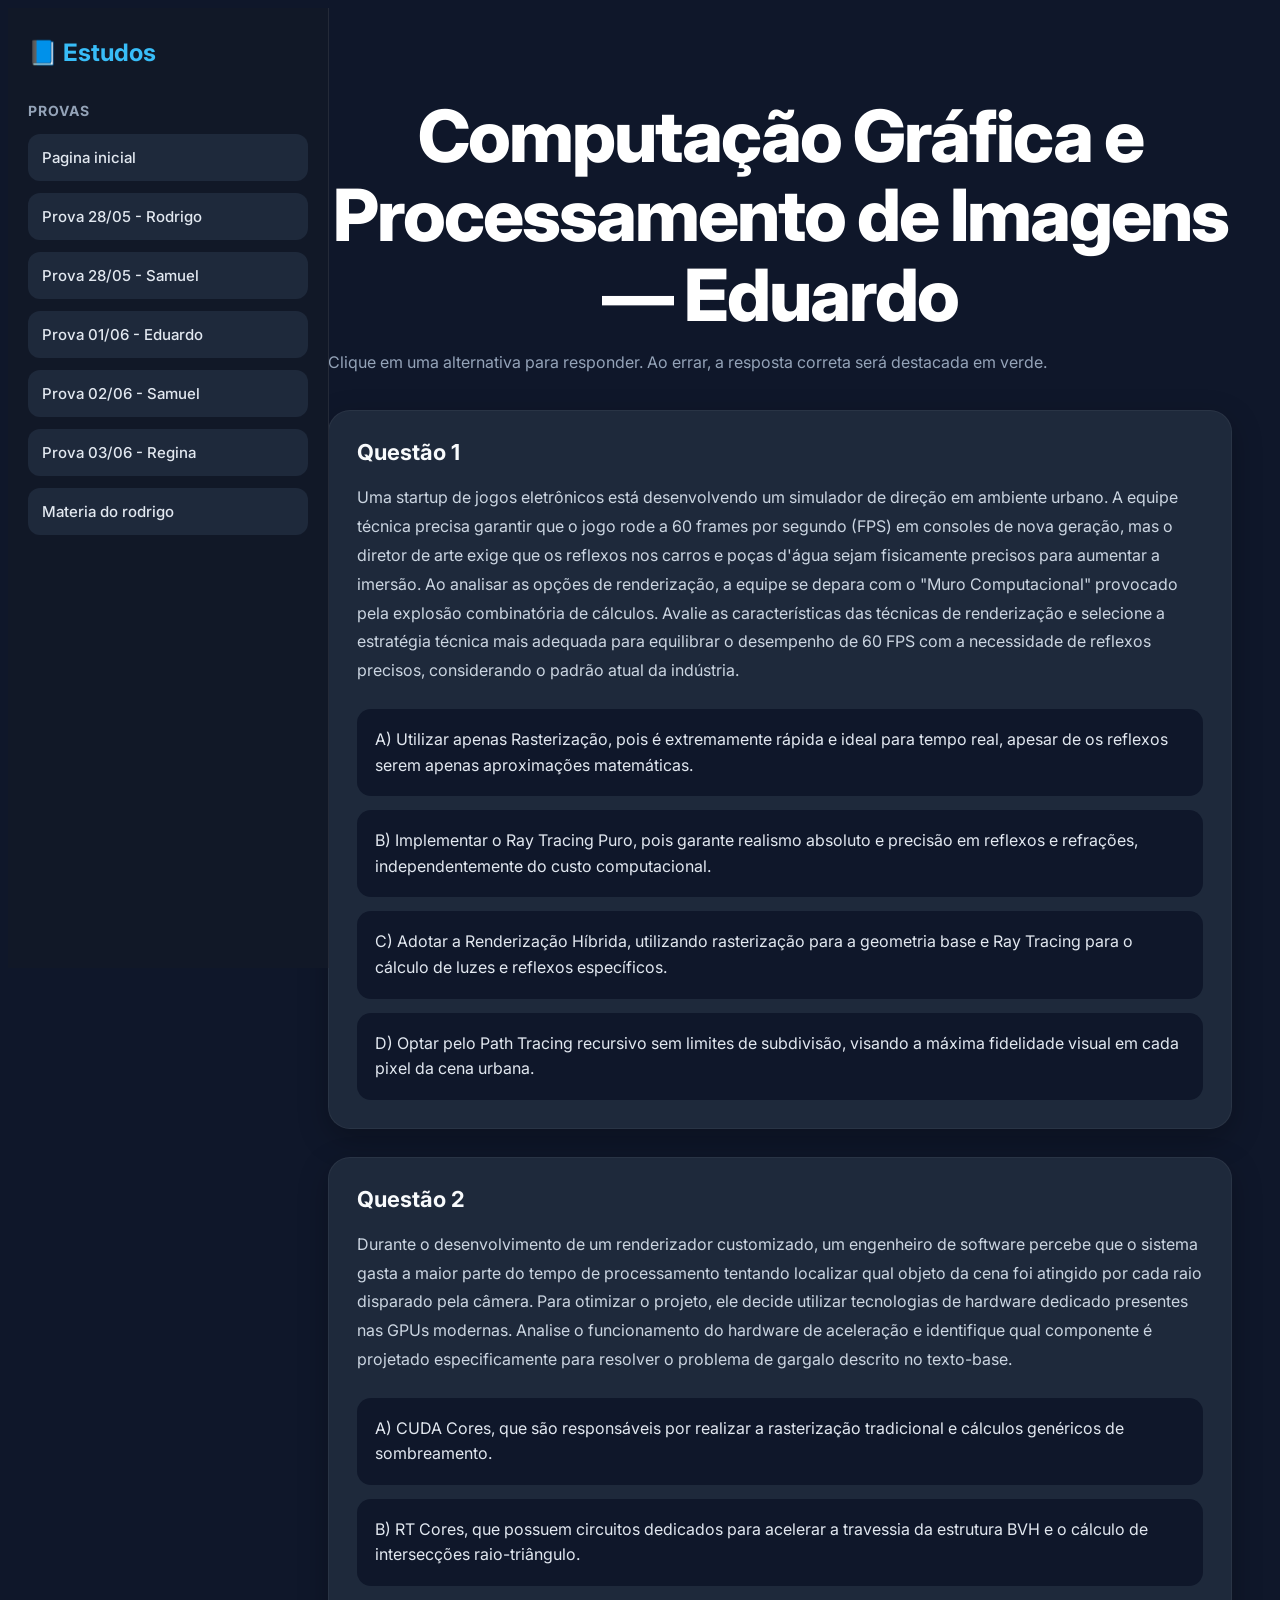
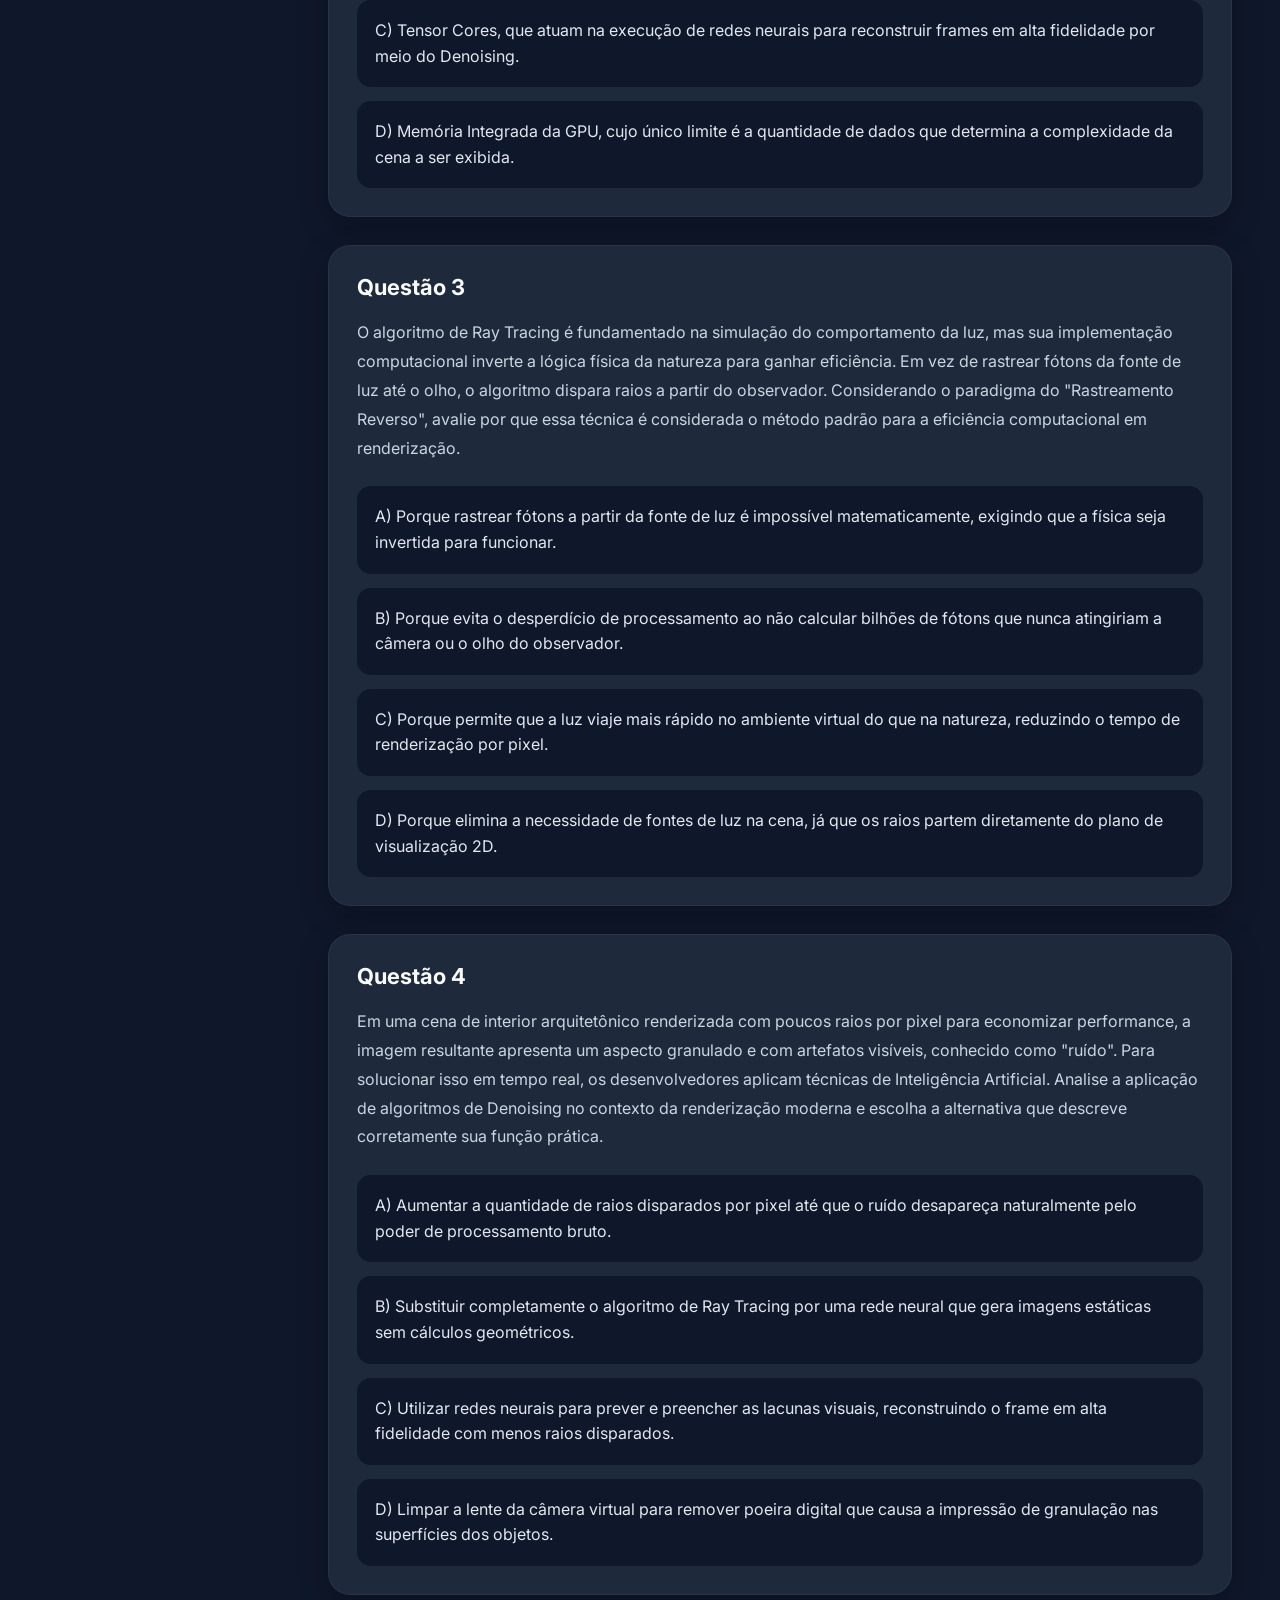
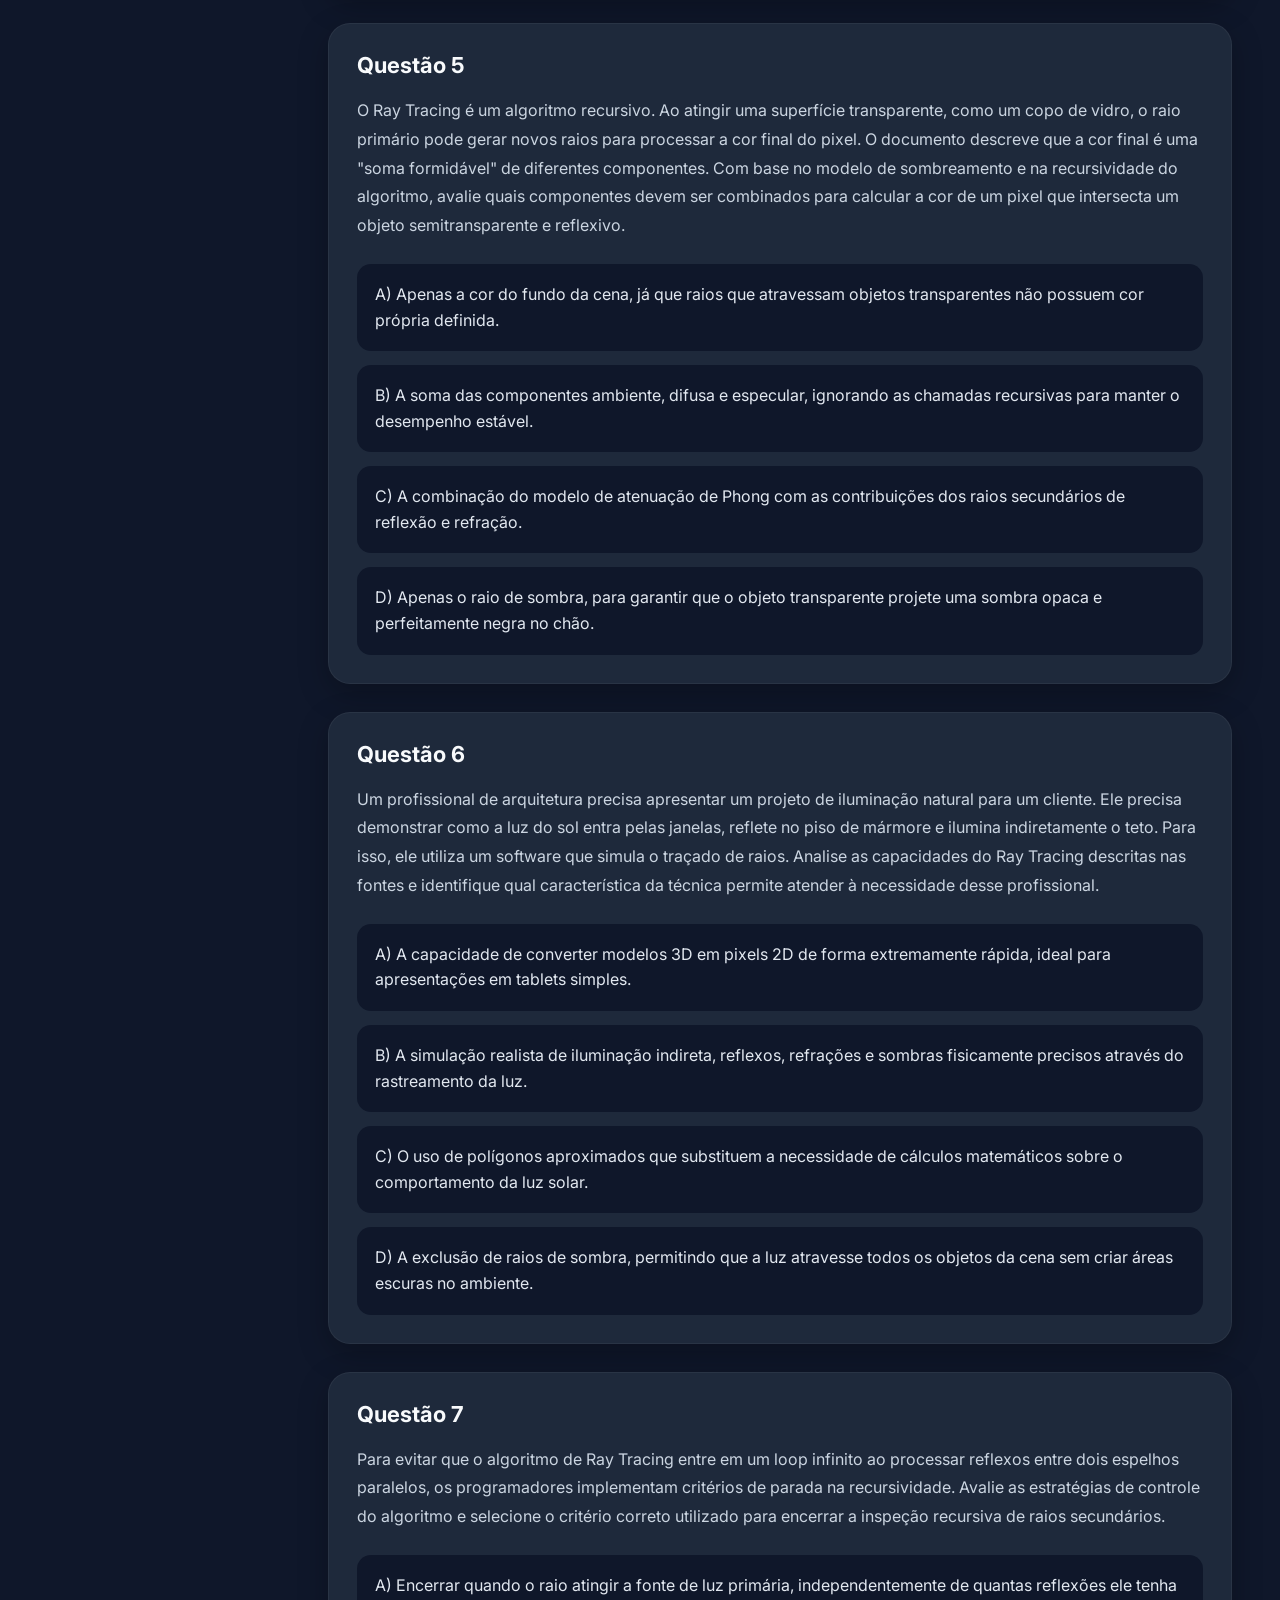
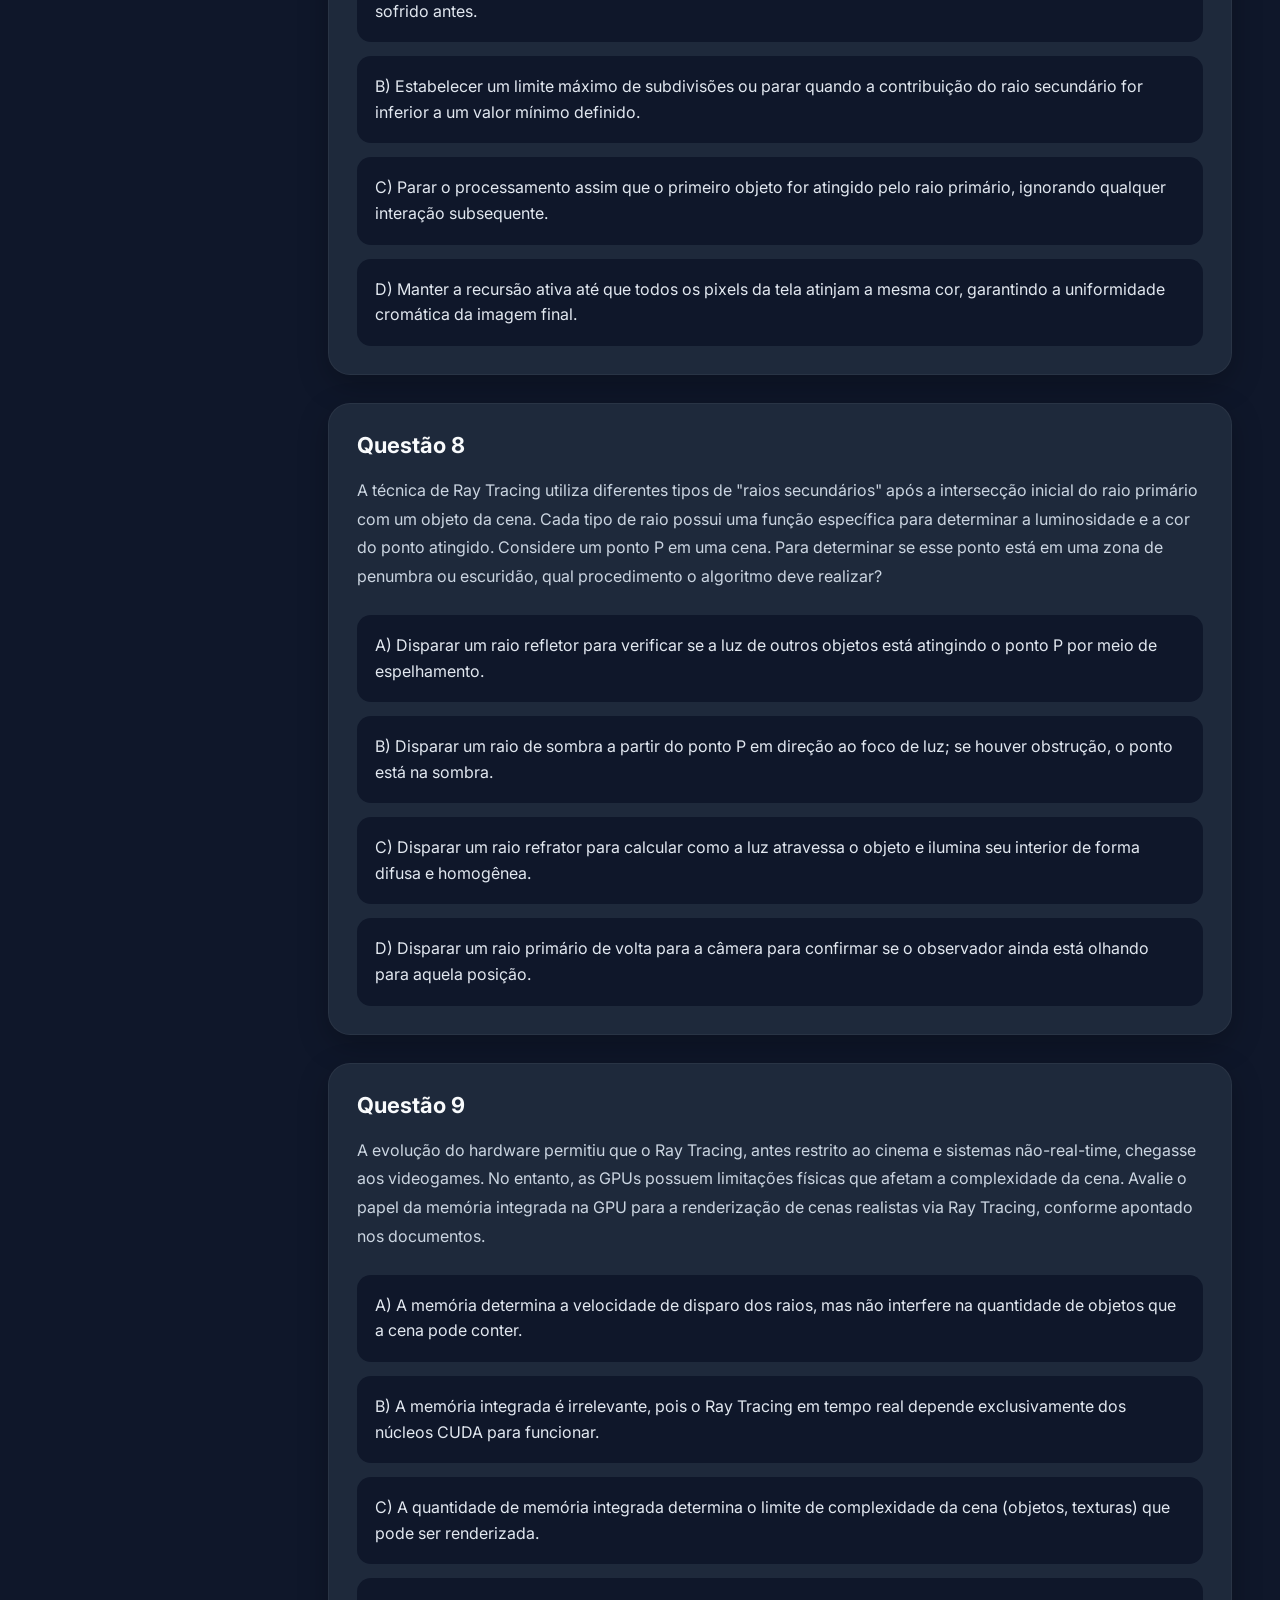
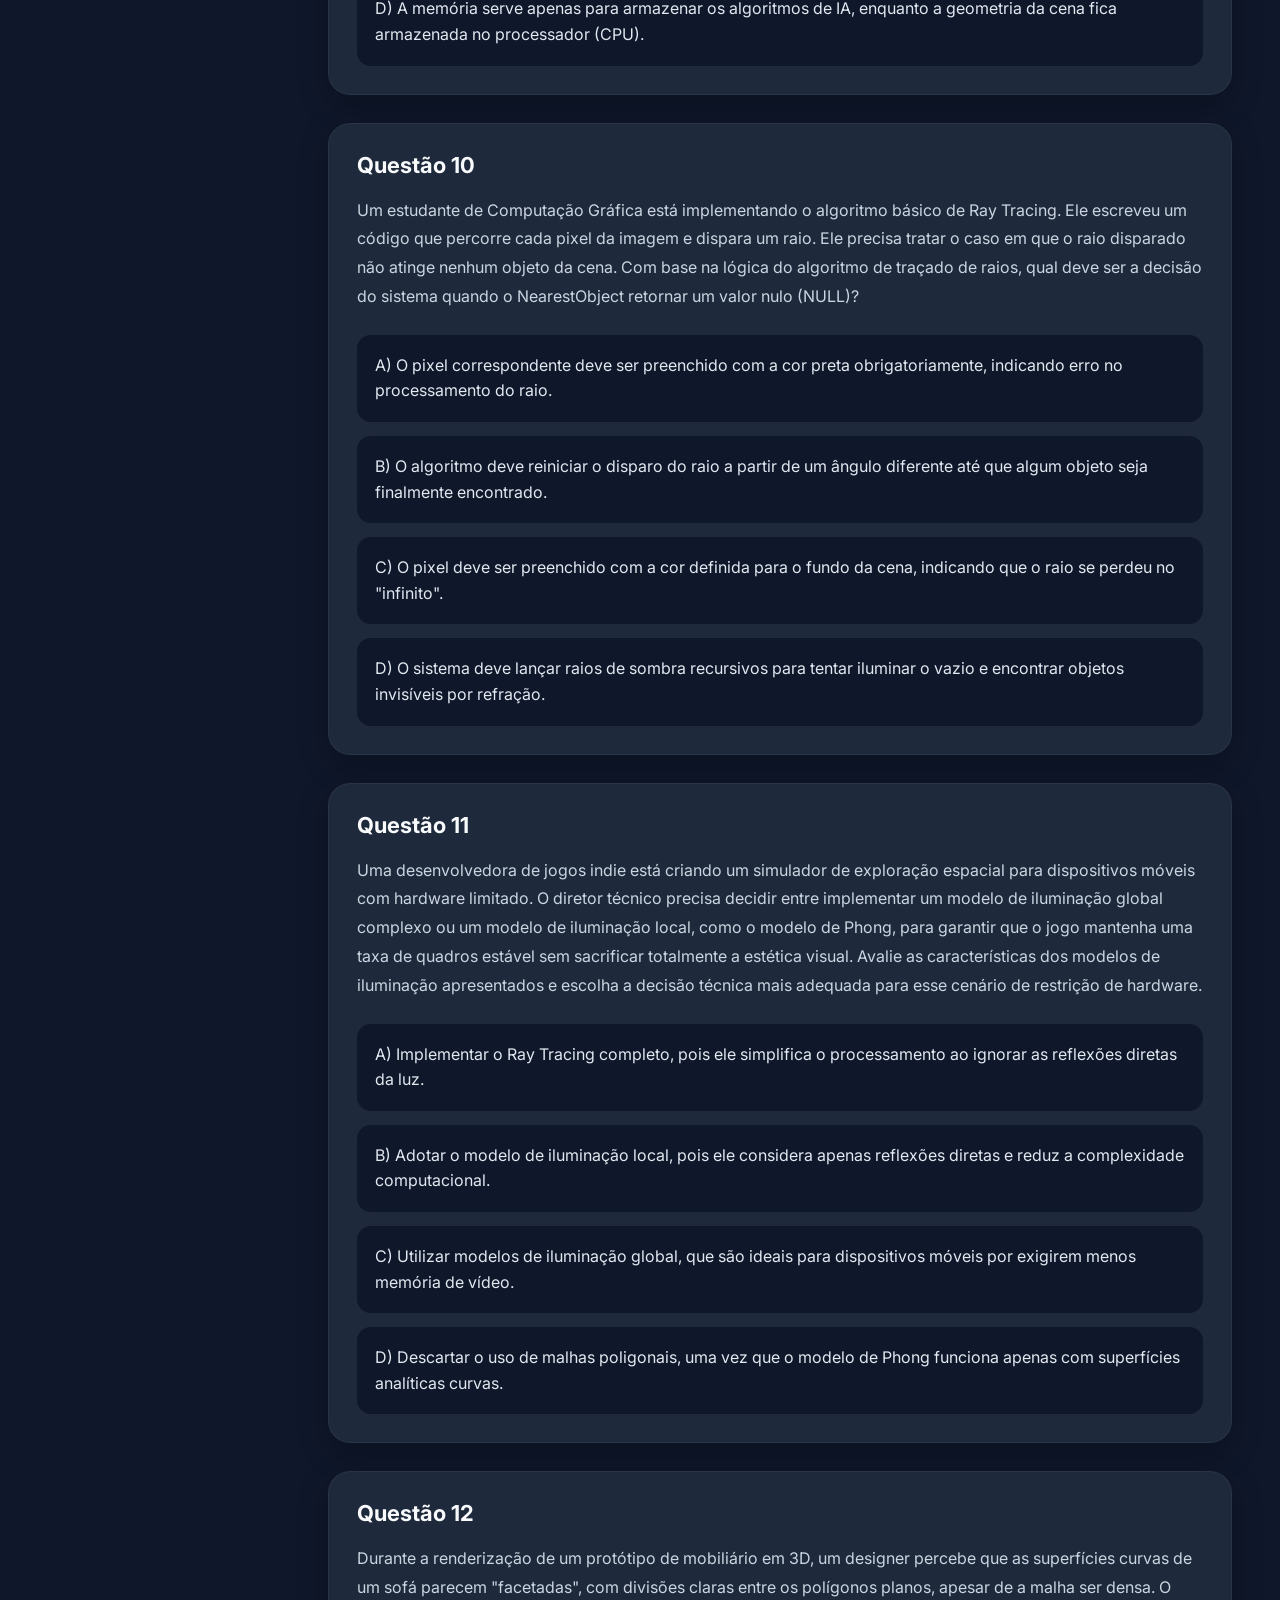
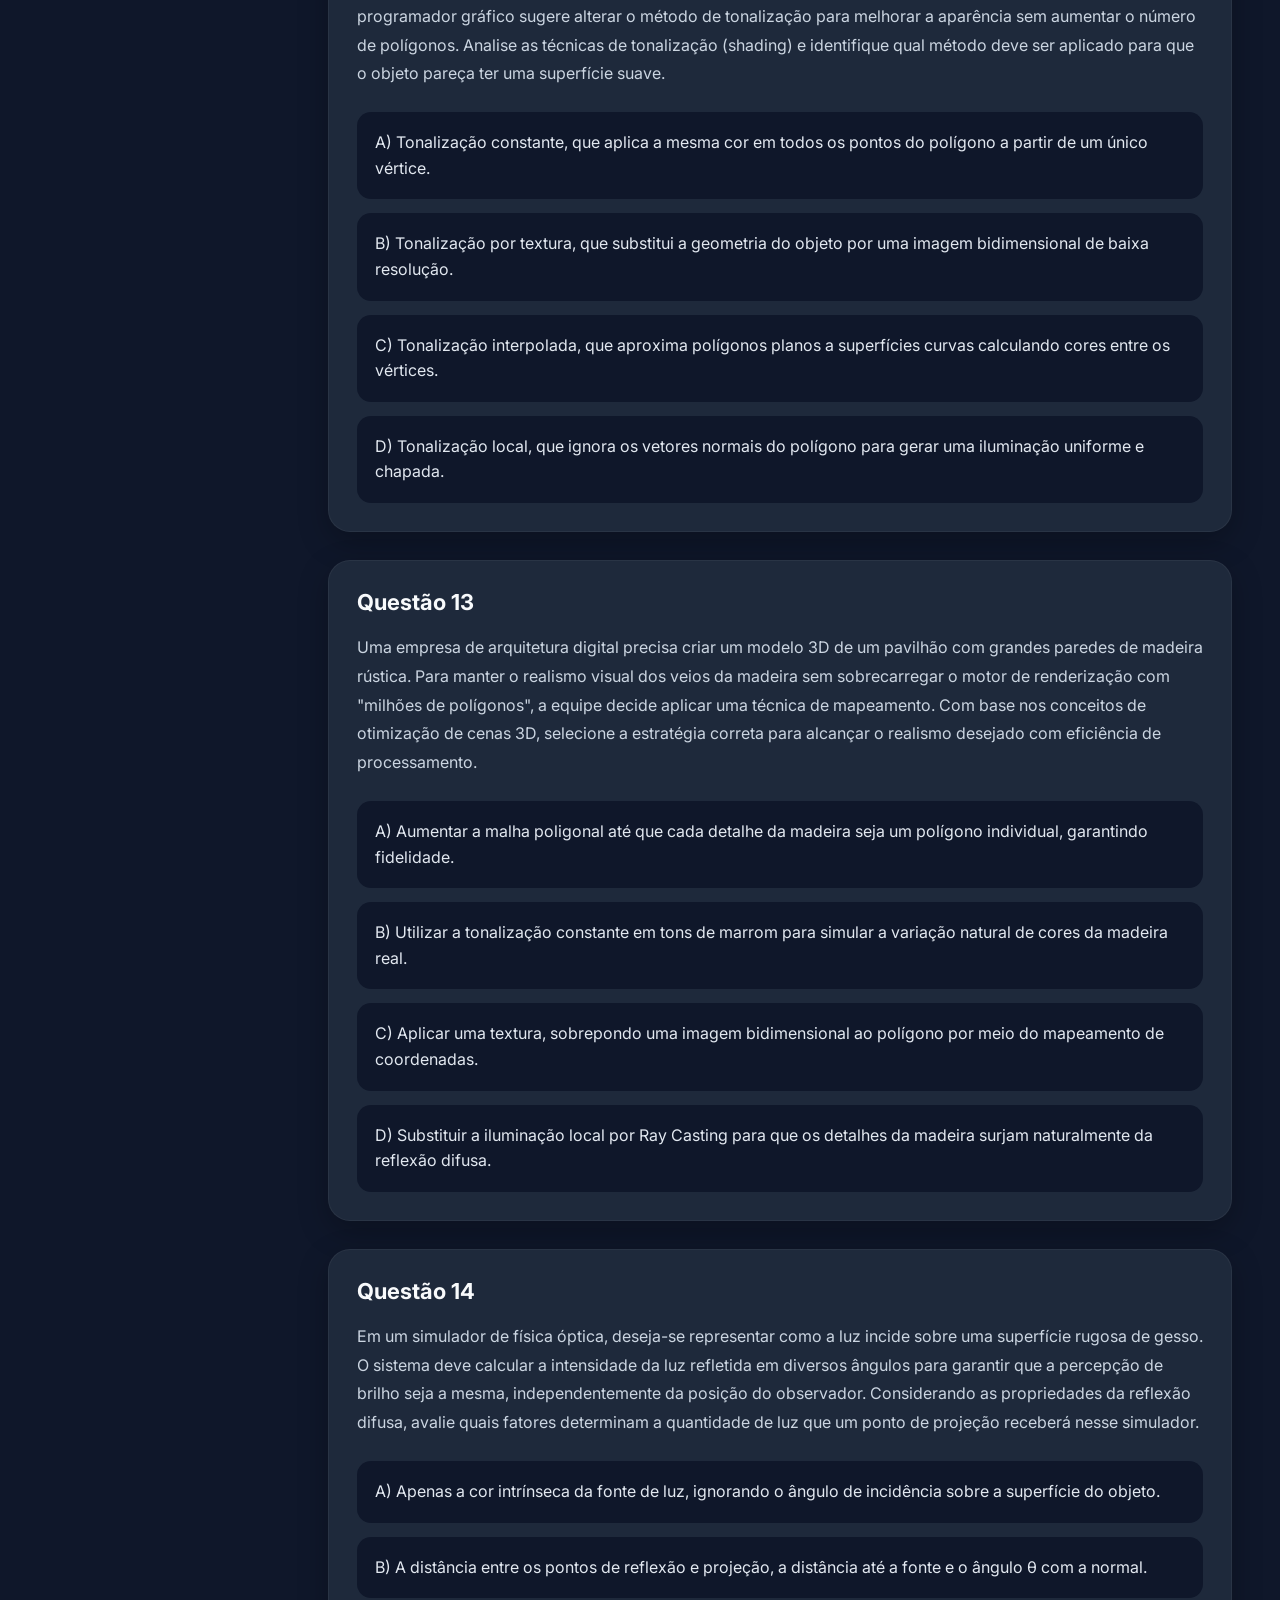
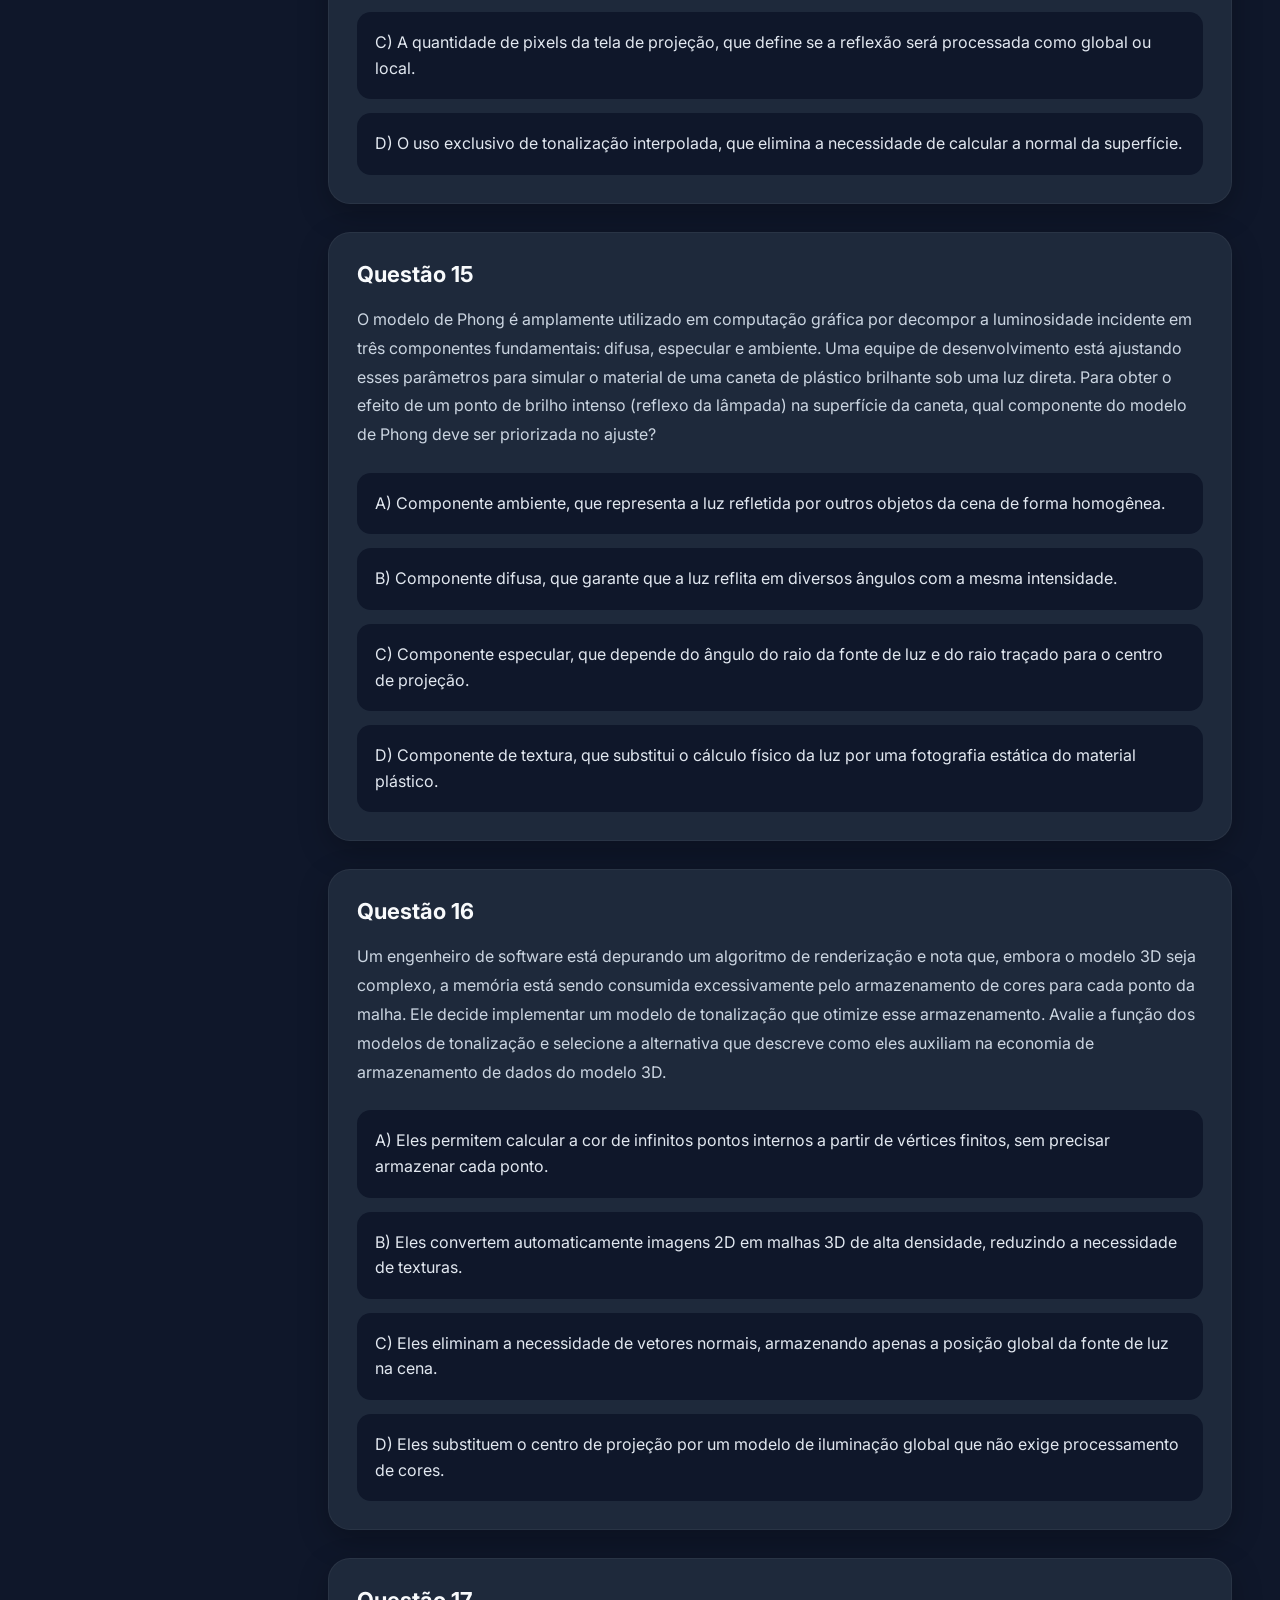
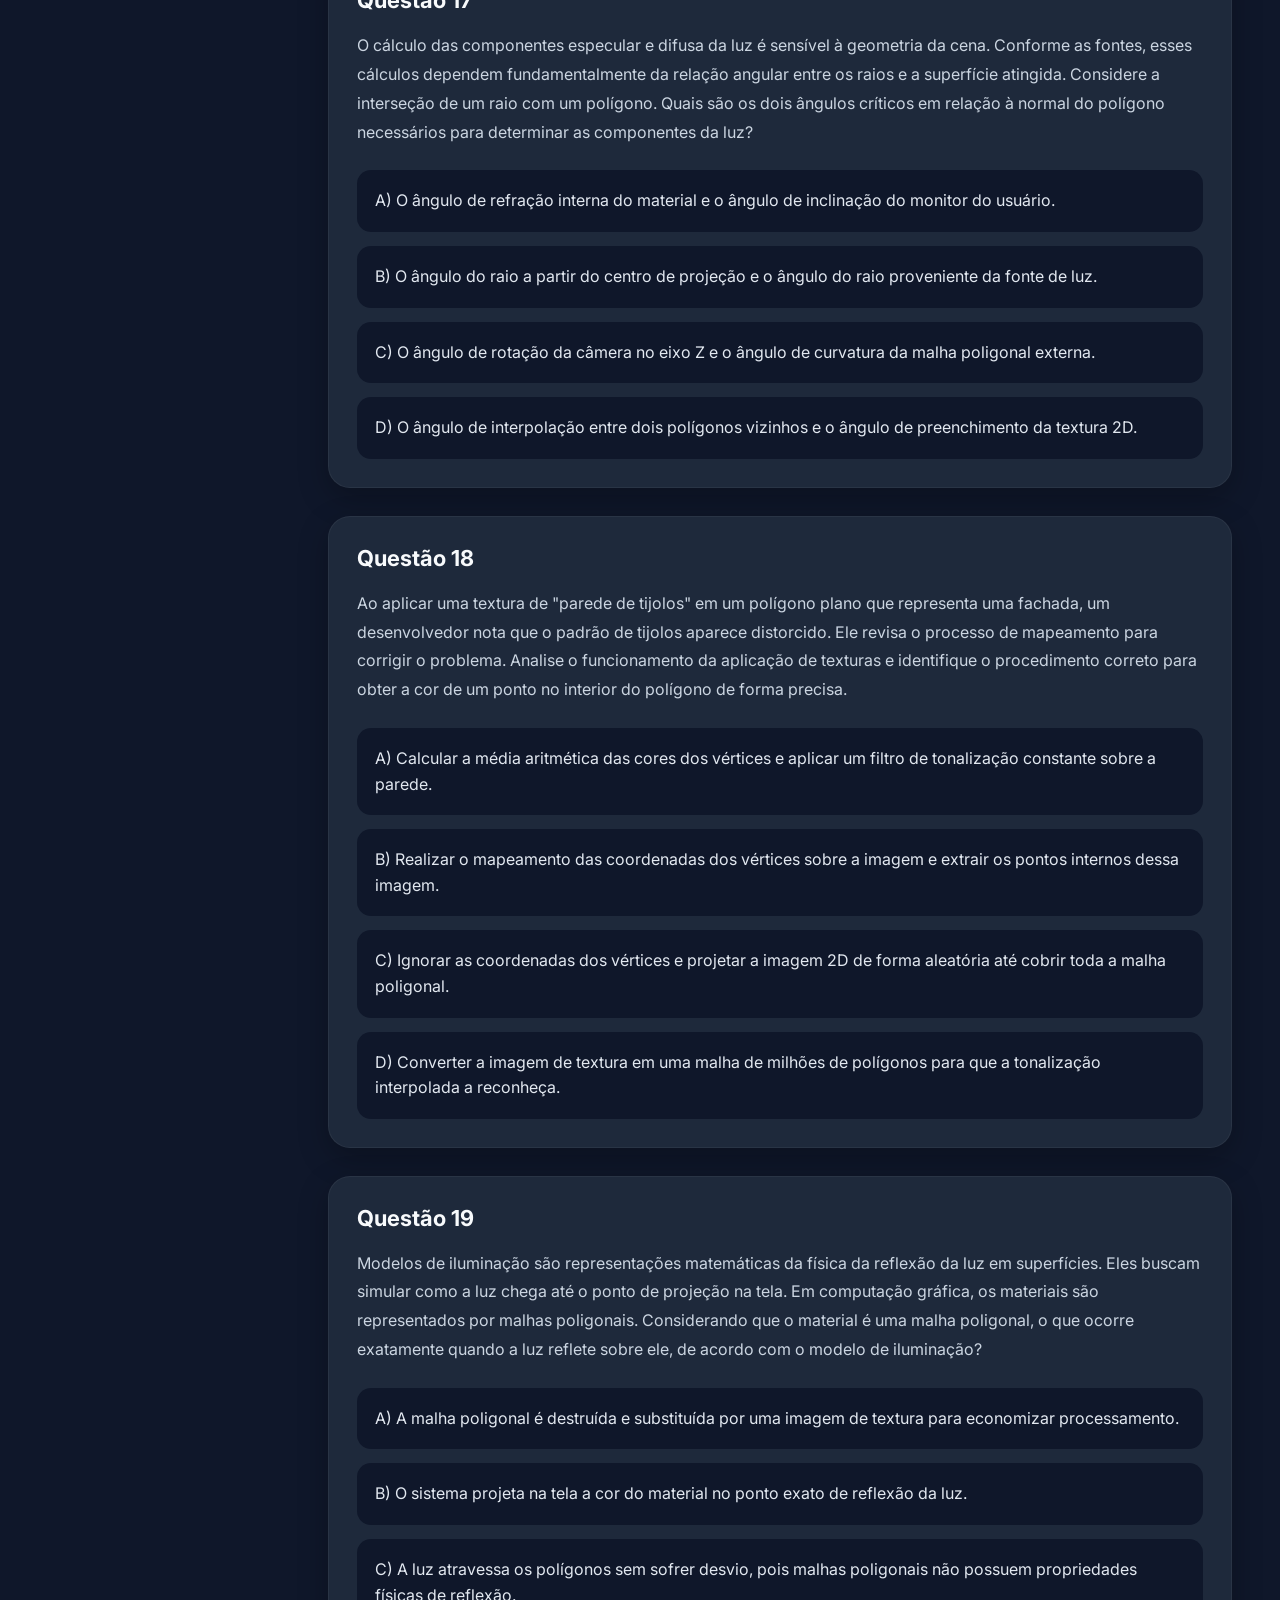
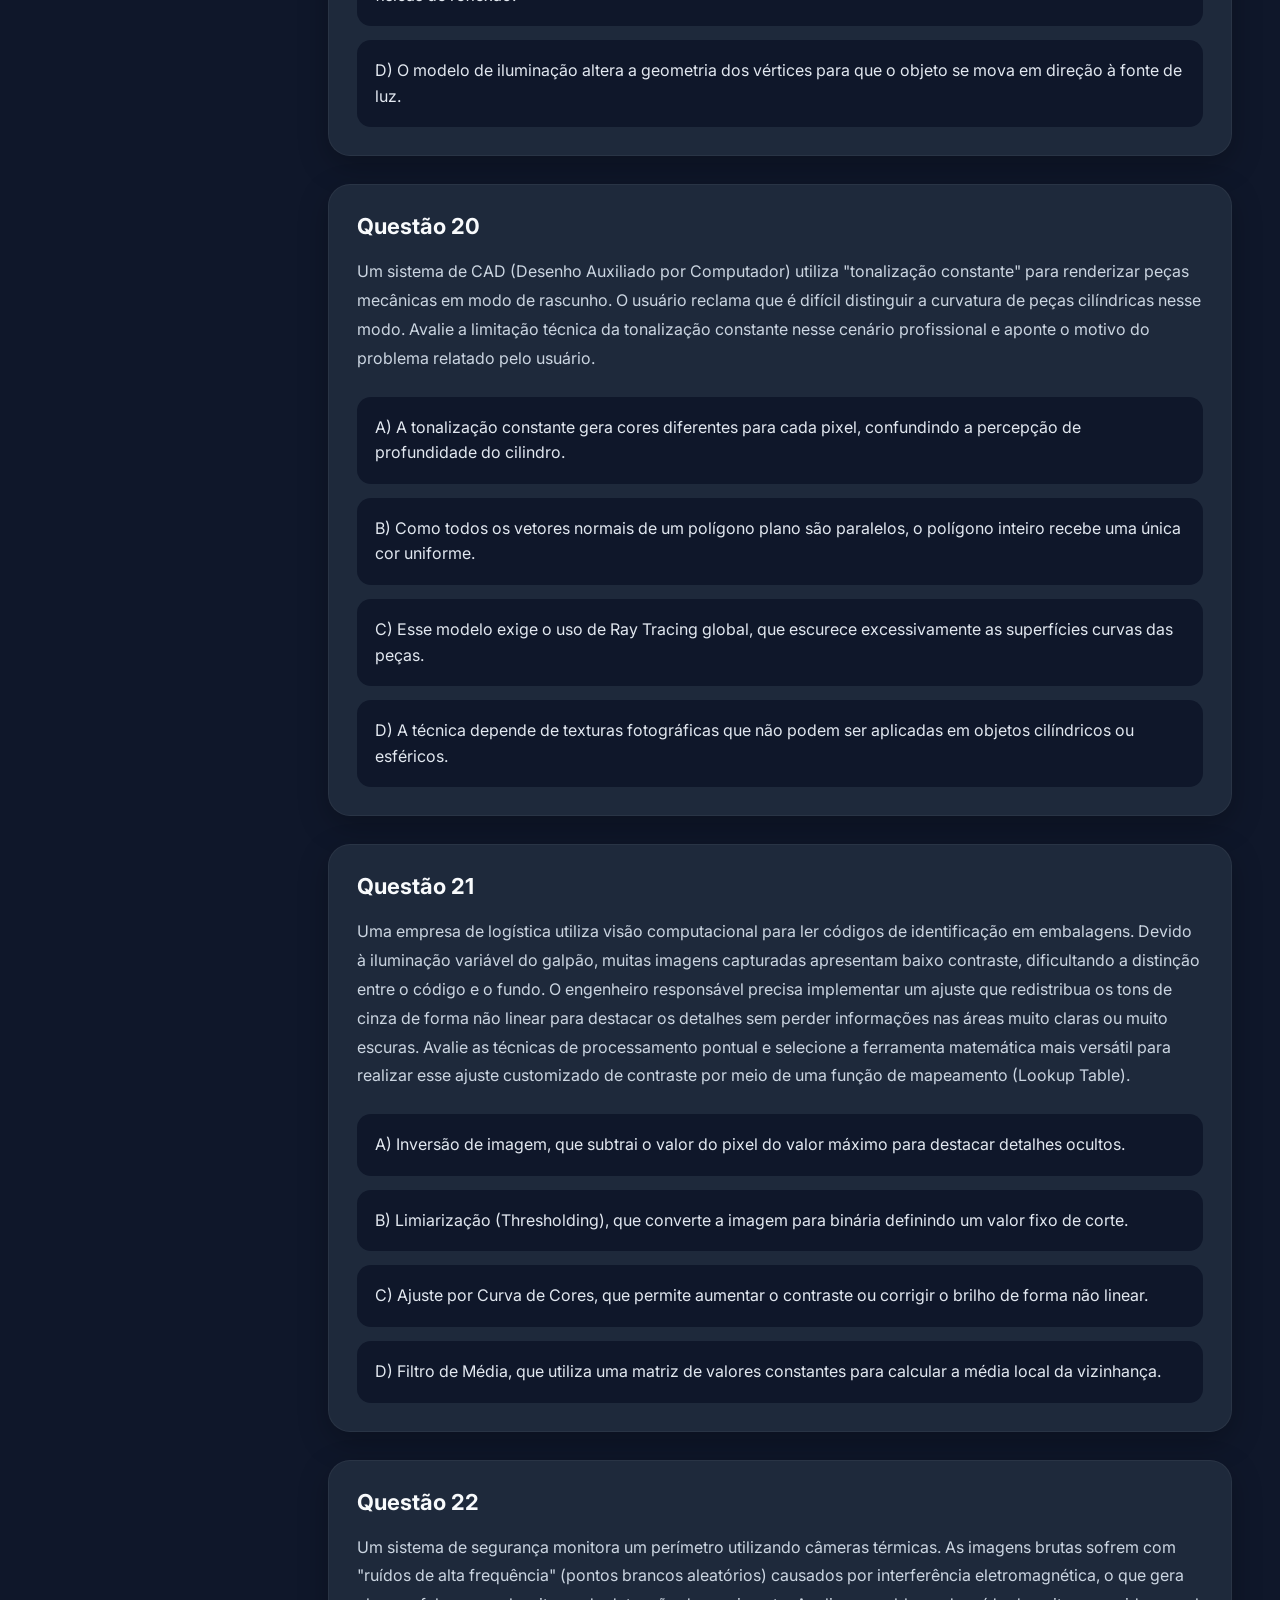
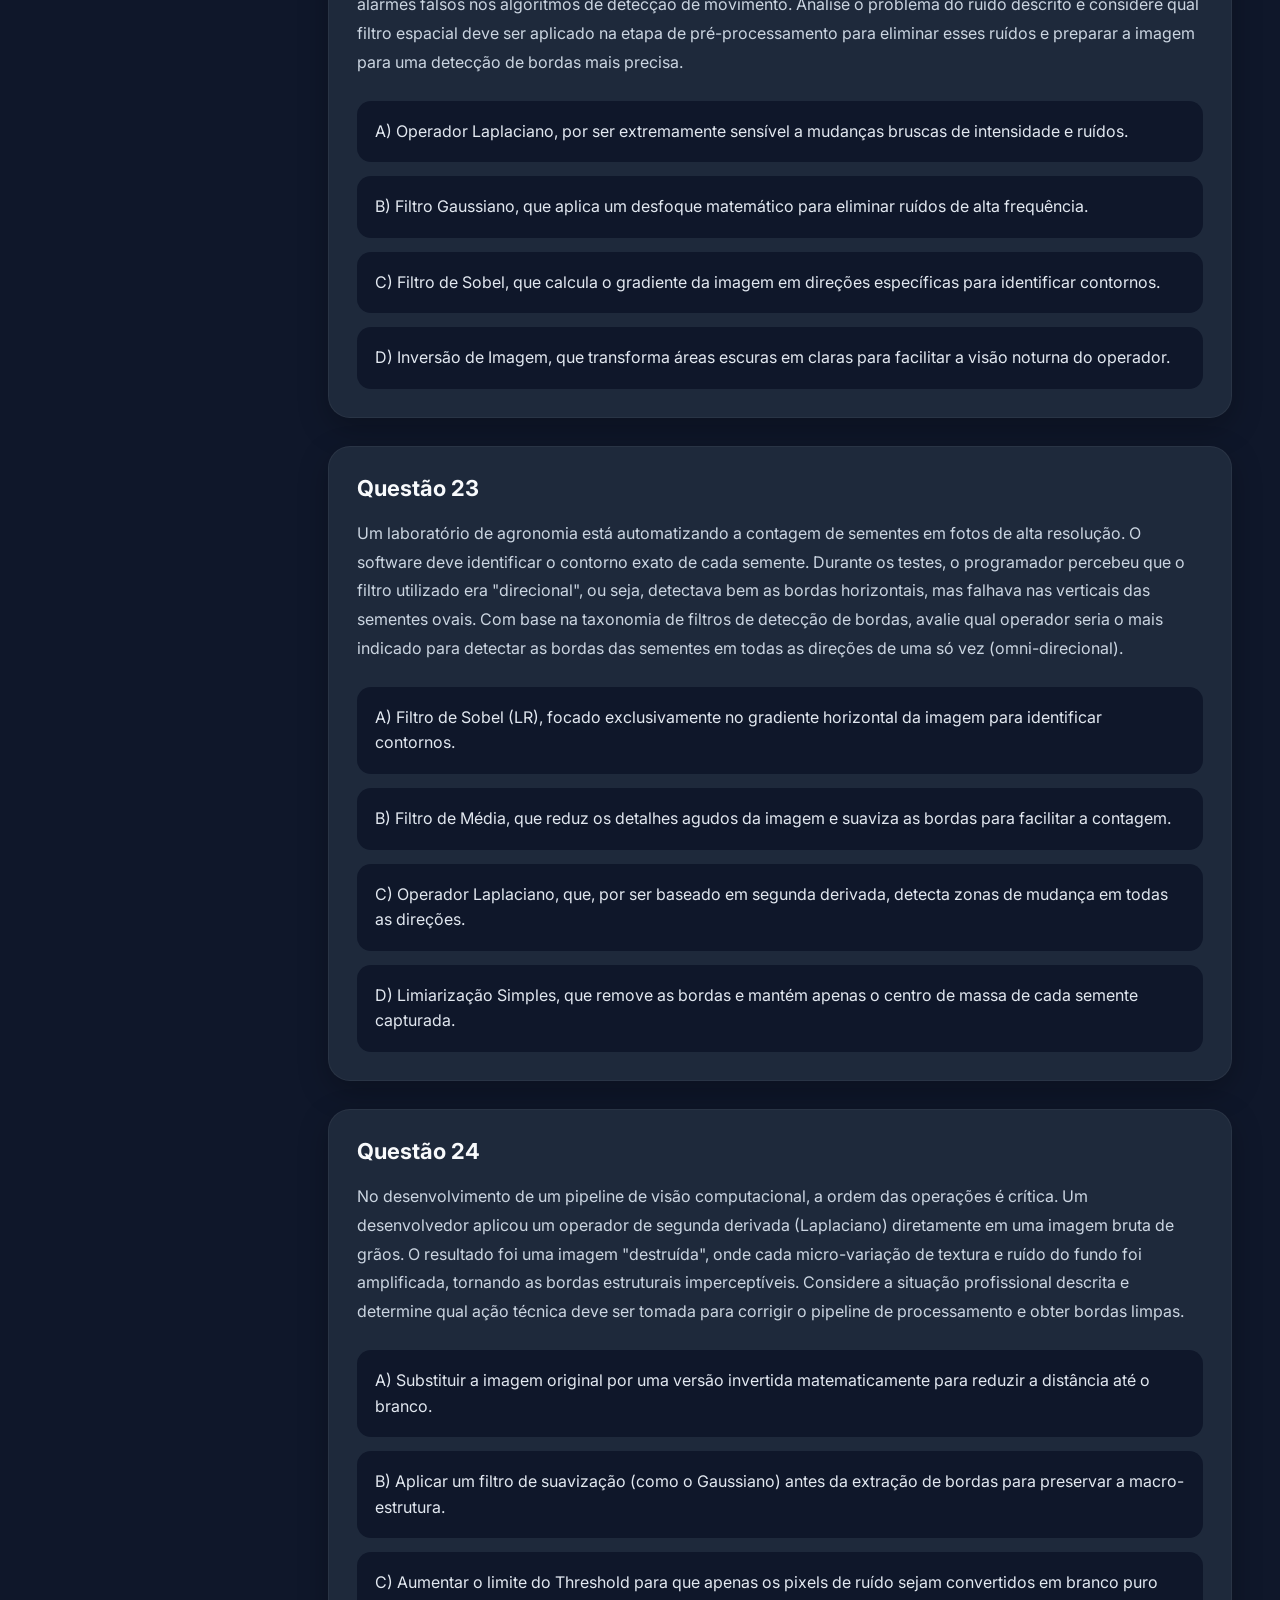
==== commit b773bbb9: "Update eduardo.html" ====
--- a/eduardo.html
+++ b/eduardo.html
@@ -1,888 +1,752 @@
 <!DOCTYPE html>
 <html lang="pt-BR">
+
 <head>
 <meta charset="UTF-8">
 <meta name="viewport" content="width=device-width, initial-scale=1.0">
+
 <title>Prova 01/06 - Eduardo</title>
+
 <link href="https://fonts.googleapis.com/css2?family=Inter:wght@400;500;600;700;800&display=swap" rel="stylesheet">
-<style>
-* { box-sizing: border-box; margin: 0; padding: 0; }
-
-body {
-  font-family: 'Inter', -apple-system, BlinkMacSystemFont, sans-serif;
-  background: #0f1117;
-  color: #e2e8f0;
-  font-size: 15px;
-  display: flex;
-  min-height: 100vh;
-}
-
-/* ── SIDEBAR ── */
-.sidebar {
-  width: 220px;
-  min-width: 220px;
-  background: #161b26;
-  border-right: 1px solid #1e2736;
-  position: fixed;
-  top: 0; left: 0; bottom: 0;
-  display: flex;
-  flex-direction: column;
-  padding: 20px 0;
-  z-index: 200;
-  overflow-y: auto;
-}
-
-.logo {
-  font-size: 16px;
-  font-weight: 700;
-  color: #3b82f6;
-  padding: 0 18px 16px;
-  border-bottom: 1px solid #1e2736;
-  margin-bottom: 16px;
-}
-
-.sidebar h2 {
-  font-size: 10px;
-  font-weight: 600;
-  letter-spacing: 1.5px;
-  text-transform: uppercase;
-  color: #4b5563;
-  padding: 0 18px 8px;
-}
-
-.menu {
-  display: flex;
-  flex-direction: column;
-  gap: 2px;
-  padding: 0 8px;
-}
-
-.menu a {
-  display: block;
-  padding: 9px 12px;
-  border-radius: 8px;
-  color: #9ca3af;
-  text-decoration: none;
-  font-size: 13px;
-  transition: background 0.15s, color 0.15s;
-}
-
-.menu a:hover { background: #1e2736; color: #e2e8f0; }
-.menu a.active { background: #1e3a5f; color: #60a5fa; font-weight: 500; }
-
-.sidebar-rank-btn {
-  margin: 12px 8px 0;
-  display: block;
-  padding: 9px 12px;
-  border-radius: 8px;
-  background: transparent;
-  color: #f59e0b;
-  border: 1px solid #374151;
-  font-size: 13px;
-  font-family: inherit;
-  cursor: pointer;
-  text-align: left;
-  transition: border-color 0.15s;
-  width: calc(100% - 16px);
-}
-.sidebar-rank-btn:hover { border-color: #f59e0b; }
-
-/* Progresso na sidebar */
-.sidebar-progress {
-  margin-top: auto;
-  padding: 16px 18px;
-  border-top: 1px solid #1e2736;
-  font-size: 12px;
-  color: #6b7280;
-  display: none;
-}
-.sidebar-progress-label { margin-bottom: 6px; }
-.sidebar-progress-bar {
-  height: 3px;
-  background: #1e2736;
-  border-radius: 2px;
-  overflow: hidden;
-  margin-bottom: 8px;
-}
-.sidebar-progress-fill {
-  height: 100%;
-  background: #3b82f6;
-  width: 0%;
-  transition: width 0.4s;
-  border-radius: 2px;
-}
-.sidebar-scores { display: flex; gap: 12px; font-size: 12px; font-weight: 600; }
-.s-ok { color: #22c55e; }
-.s-err { color: #ef4444; }
-
-/* ── MAIN WRAPPER ── */
-#main {
-  margin-left: 220px;
-  flex: 1;
-  display: flex;
-  flex-direction: column;
-  min-height: 100vh;
-}
-
-/* ── LOGIN ── */
-#screen-login {
-  flex: 1;
-  display: flex;
-  align-items: center;
-  justify-content: center;
-  padding: 40px 24px;
-}
-
-.login-card {
-  background: #161b26;
-  border: 1px solid #1e2736;
-  border-radius: 16px;
-  padding: 48px 40px;
-  width: 100%;
-  max-width: 400px;
-  text-align: center;
-}
-.login-card h1 { font-size: 20px; font-weight: 700; color: #f1f5f9; margin-bottom: 6px; }
-.login-card p { font-size: 13px; color: #6b7280; margin-bottom: 28px; line-height: 1.6; }
-.login-card input {
-  width: 100%; background: #0f1117; border: 1px solid #1e2736;
-  border-radius: 8px; padding: 12px 14px; color: #f1f5f9;
-  font-size: 14px; outline: none; margin-bottom: 12px;
-  transition: border-color 0.15s; font-family: inherit;
-}
-.login-card input:focus { border-color: #3b82f6; }
-.login-card input::placeholder { color: #4b5563; }
-.btn-entrar {
-  width: 100%; background: #3b82f6; color: #fff; border: none;
-  border-radius: 8px; padding: 12px; font-size: 14px; font-weight: 600;
-  cursor: pointer; margin-bottom: 10px; transition: background 0.15s; font-family: inherit;
-}
-.btn-entrar:hover { background: #2563eb; }
-.btn-rank-login {
-  width: 100%; background: transparent; color: #f59e0b;
-  border: 1px solid #374151; border-radius: 8px;
-  padding: 10px; font-size: 13px; font-weight: 500;
-  cursor: pointer; transition: border-color 0.15s; font-family: inherit;
-}
-.btn-rank-login:hover { border-color: #f59e0b; }
-
-/* ── HUD (topbar sticky) ── */
-#hud {
-  display: none;
-  position: sticky;
-  top: 0;
-  z-index: 100;
-  background: #161b26;
-  border-bottom: 1px solid #1e2736;
-  padding: 0 28px;
-  height: 50px;
-  align-items: center;
-  gap: 16px;
-}
-.hud-nome { font-size: 13px; font-weight: 600; color: #f1f5f9; white-space: nowrap; }
-.hud-bar-wrap { flex: 1; height: 3px; background: #1e2736; border-radius: 2px; overflow: hidden; }
-.hud-bar-fill { height: 100%; background: #3b82f6; width: 0%; transition: width 0.4s; border-radius: 2px; }
-.hud-scores { display: flex; gap: 14px; font-size: 13px; font-weight: 600; white-space: nowrap; }
-.hud-ok { color: #22c55e; }
-.hud-err { color: #ef4444; }
-.hud-prog { color: #4b5563; }
-.btn-rank-hud {
-  background: transparent; color: #f59e0b;
-  border: 1px solid #374151; border-radius: 8px;
-  padding: 5px 12px; font-size: 12px; font-weight: 500;
-  cursor: pointer; white-space: nowrap; font-family: inherit;
-  transition: border-color 0.15s;
-}
-.btn-rank-hud:hover { border-color: #f59e0b; }
-
-/* ── QUIZ ── */
-#screen-quiz {
-  display: none;
-  padding: 32px 28px 60px;
-  max-width: 820px;
-}
-
-.quiz-heading h1 { font-size: 26px; font-weight: 800; color: #f1f5f9; margin-bottom: 6px; }
-.quiz-heading p { font-size: 13px; color: #6b7280; margin-bottom: 28px; }
-
-/* separador de aula */
-.module-header {
-  margin: 40px 0 16px;
-  padding: 14px 18px;
-  border-left: 3px solid #3b82f6;
-  background: #161b26;
-  border-radius: 0 8px 8px 0;
-}
-.module-header:first-child { margin-top: 0; }
-.module-label { font-size: 10px; letter-spacing: 2px; color: #3b82f6; margin-bottom: 3px; text-transform: uppercase; font-weight: 600; }
-.module-name { font-size: 14px; font-weight: 700; color: #f1f5f9; }
-
-/* cards de questão */
-.q-card {
-  background: #161b26;
-  border: 1px solid #1e2736;
-  border-radius: 12px;
-  padding: 24px;
-  margin-bottom: 14px;
-}
-.q-num { font-size: 12px; font-weight: 600; color: #3b82f6; margin-bottom: 10px; }
-.q-context {
-  font-size: 13px; color: #6b7280; line-height: 1.65;
-  margin-bottom: 12px; padding-bottom: 12px;
-  border-bottom: 1px solid #1e2736;
-}
-.q-context-label {
-  font-size: 9px; letter-spacing: 2px; color: #3b82f6;
-  margin-bottom: 4px; font-weight: 600; text-transform: uppercase;
-}
-.q-text { font-size: 14px; color: #cbd5e1; line-height: 1.65; margin-bottom: 16px; }
-
-.options { display: flex; flex-direction: column; gap: 8px; }
-.opt {
-  display: flex; align-items: flex-start; gap: 12px;
-  padding: 12px 15px; background: #1a2032;
-  border: 1px solid #1e2736; border-radius: 8px;
-  cursor: pointer; text-align: left; width: 100%;
-  font-family: inherit; font-size: 14px; color: #cbd5e1;
-  line-height: 1.55; transition: background 0.12s, border-color 0.12s;
-}
-.opt:hover:not(.locked) { background: #1e2a40; border-color: #2d3f5c; }
-.opt-letter { font-size: 13px; font-weight: 600; color: #4b5563; min-width: 20px; flex-shrink: 0; margin-top: 1px; }
-.opt.correct { background: #052e16; border-color: #16a34a; color: #86efac; }
-.opt.correct .opt-letter { color: #22c55e; }
-.opt.wrong { background: #1f1215; border-color: #b91c1c; color: #fca5a5; opacity: 0.75; }
-.opt.wrong .opt-letter { color: #ef4444; }
-.opt.locked { cursor: default; pointer-events: none; }
-
-.explanation {
-  display: none; margin-top: 12px; padding: 12px 15px;
-  border-radius: 8px; font-size: 13px; line-height: 1.65; border-left: 3px solid;
-}
-.explanation.show { display: block; }
-.explanation.ok { background: #052e16; border-color: #16a34a; color: #86efac; }
-.explanation.fail { background: #1f1215; border-color: #b91c1c; color: #fca5a5; }
-.exp-tag {
-  display: block; font-size: 10px; font-weight: 700;
-  letter-spacing: 0.5px; margin-bottom: 5px; text-transform: uppercase;
-}
-.ok .exp-tag { color: #22c55e; }
-.fail .exp-tag { color: #ef4444; }
-
-/* ── RESULTADO ── */
-#screen-result {
-  display: none;
-  flex: 1; align-items: center; justify-content: center; padding: 40px 24px;
-}
-.result-card {
-  background: #161b26; border: 1px solid #1e2736;
-  border-radius: 16px; padding: 48px 40px;
-  max-width: 440px; width: 100%; text-align: center;
-}
-.result-card h2 { font-size: 20px; font-weight: 700; color: #f1f5f9; margin-bottom: 10px; }
-.result-pct { font-size: 64px; font-weight: 800; color: #3b82f6; line-height: 1; margin-bottom: 10px; }
-.result-sub { font-size: 14px; color: #6b7280; margin-bottom: 28px; }
-.result-sub strong { color: #f1f5f9; }
-.sync-msg { font-size: 12px; color: #4b5563; margin-top: 12px; }
-
-/* ── RANKING ── */
-#screen-ranking { display: none; flex: 1; padding: 40px 28px; }
-.rank-wrap { max-width: 580px; }
-.rank-title { font-size: 20px; font-weight: 700; color: #f1f5f9; margin-bottom: 24px; }
-.rank-table { width: 100%; border-collapse: collapse; }
-.rank-table th {
-  text-align: left; font-size: 10px; font-weight: 600;
-  letter-spacing: 1px; text-transform: uppercase;
-  color: #4b5563; padding: 10px 14px; border-bottom: 1px solid #1e2736;
-}
-.rank-table td { padding: 13px 14px; font-size: 14px; color: #cbd5e1; border-bottom: 1px solid #1a2032; }
-.rank-pos { font-weight: 700; color: #6b7280; }
-.rank-pts { font-weight: 700; color: #22c55e; text-align: right; }
-.rank-me td { color: #fbbf24 !important; background: #1c1a10; }
-.rank-me .rank-pts { color: #fbbf24 !important; }
-.rank-loading { color: #4b5563; font-size: 13px; padding: 20px 14px; }
-.rank-actions { display: flex; gap: 10px; margin-top: 24px; flex-wrap: wrap; }
-.btn-back {
-  background: #1e2736; color: #93c5fd; border: 1px solid #1e2736;
-  border-radius: 8px; padding: 10px 18px; font-size: 13px; font-weight: 500;
-  cursor: pointer; transition: border-color 0.15s; font-family: inherit;
-}
-.btn-back:hover { border-color: #3b82f6; }
-.btn-reload {
-  background: transparent; color: #6b7280; border: 1px solid #1e2736;
-  border-radius: 8px; padding: 10px 18px; font-size: 13px;
-  cursor: pointer; font-family: inherit; transition: color 0.15s;
-}
-.btn-reload:hover { color: #f1f5f9; }
-
-::-webkit-scrollbar { width: 5px; }
-::-webkit-scrollbar-track { background: transparent; }
-::-webkit-scrollbar-thumb { background: #1e2736; border-radius: 3px; }
-</style>
+<link rel="stylesheet" href="style.css">
+
 </head>
+
 <body>
 
 <!-- SIDEBAR -->
+
 <div class="sidebar">
-  <div class="logo">📘 Estudos</div>
-  <h2>Provas</h2>
-  <div class="menu">
-    <a href="index.html">Pagina inicial</a>
-    <a href="rodrigo.html">Prova 28/05 - Rodrigo</a>
-    <a href="samuel1.html">Prova 28/05 - Samuel</a>
-    <a href="eduardo.html" class="active">Prova 01/06 - Eduardo</a>
-    <a href="samuel2.html">Prova 02/06 - Samuel</a>
-    <a href="regina.html">Prova 03/06 - Regina</a>
-    <a href="materiadorodrigo">Materia do rodrigo</a>
-  </div>
-  <button class="sidebar-rank-btn" onclick="verRanking(true)">🏆 Ranking</button>
-  <div class="sidebar-progress" id="sidebar-prog">
-    <div class="sidebar-progress-label" id="sp-label">0 / 50 respondidas</div>
-    <div class="sidebar-progress-bar"><div class="sidebar-progress-fill" id="sp-bar"></div></div>
-    <div class="sidebar-scores">
-      <span class="s-ok" id="sp-ac">✓ 0</span>
-      <span class="s-err" id="sp-err">✗ 0</span>
+
+    <div class="logo">
+        📘 Estudos
     </div>
-  </div>
+
+    <h2>Provas</h2>
+
+    <div class="menu">
+        <a href="index.html"> Pagina inicial</a>
+        <a href="rodrigo.html">Prova 28/05 - Rodrigo</a>
+        <a href="samuel1.html">Prova 28/05 - Samuel</a>
+        <a href="eduardo.html">Prova 01/06 - Eduardo</a>
+        <a href="samuel2.html">Prova 02/06 - Samuel</a>
+        <a href="regina.html">Prova 03/06 - Regina</a>
+        <a href="materiadorodrigo"> Materia do rodrigo </a>
+    </div>
+
 </div>
 
 <!-- MAIN -->
-<div id="main">
-
-  <!-- LOGIN -->
-  <div id="screen-login">
-    <div class="login-card">
-      <h1>Prova 01/06 — Eduardo</h1>
-      <p>Computação Gráfica &amp; Processamento de Imagens<br>Insira seu nome para iniciar e registrar no ranking.</p>
-      <input type="text" id="input-nome" placeholder="Seu nome ou apelido..." autocomplete="off">
-      <button class="btn-entrar" onclick="iniciar()">▶ Entrar no Simulado</button>
-      <button class="btn-rank-login" onclick="verRanking(false)">🏆 Ver Ranking Atual</button>
+
+<div class="main">
+
+    <div class="header">
+
+        <h1>
+            Computação Gráfica e Processamento de Imagens — Eduardo
+        </h1>
+
+        <p>
+            Clique em uma alternativa para responder.
+            Ao errar, a resposta correta será destacada em verde.
+        </p>
+
     </div>
-  </div>
-
-  <!-- HUD -->
-  <div id="hud">
-    <span class="hud-nome" id="hud-nome">—</span>
-    <div class="hud-bar-wrap"><div class="hud-bar-fill" id="hud-bar"></div></div>
-    <div class="hud-scores">
-      <span class="hud-ok" id="hud-ac">✓ 0</span>
-      <span class="hud-err" id="hud-err">✗ 0</span>
-      <span class="hud-prog" id="hud-prog">0/50</span>
-    </div>
-    <button class="btn-rank-hud" onclick="verRanking(true)">🏆 Ranking</button>
-  </div>
-
-  <!-- QUIZ -->
-  <div id="screen-quiz">
-    <div class="quiz-heading">
-      <h1>Computação Gráfica e Processamento de Imagens — Eduardo</h1>
-      <p>Clique em uma alternativa para responder. Ao errar, a resposta correta será destacada em verde.</p>
-    </div>
-    <div id="quiz-body"></div>
-  </div>
-
-  <!-- RESULTADO -->
-  <div id="screen-result">
-    <div class="result-card">
-      <h2>Simulado Concluído! 🎉</h2>
-      <div class="result-pct" id="res-pct">0%</div>
-      <div class="result-sub">Você acertou <strong id="res-ac">0</strong> de <strong>50</strong> questões.</div>
-      <button class="btn-entrar" onclick="verRanking(false)" style="max-width:260px">🏆 Ver Ranking Final</button>
-      <div class="sync-msg" id="sync-msg">Sincronizando resultado...</div>
-    </div>
-  </div>
-
-  <!-- RANKING -->
-  <div id="screen-ranking">
-    <div class="rank-wrap">
-      <div class="rank-title">🏆 Ranking Global</div>
-      <table class="rank-table">
-        <thead><tr>
-          <th style="width:48px">Pos</th>
-          <th>Nome</th>
-          <th style="text-align:right">Acertos</th>
-        </tr></thead>
-        <tbody id="rank-body">
-          <tr><td colspan="3" class="rank-loading">Carregando...</td></tr>
-        </tbody>
-      </table>
-      <div class="rank-actions">
-        <button class="btn-back" id="btn-voltar" onclick="fecharRanking()" style="display:none">← Voltar ao Simulado</button>
-        <button class="btn-reload" onclick="location.reload()">↺ Nova Tentativa</button>
-      </div>
-    </div>
-  </div>
-
-</div><!-- /main -->
+
+<!-- QUESTÃO 1 -->
+<div class="question-card">
+  <div class="question-title">Questão 1</div>
+  <div class="question-text">Uma startup de jogos eletrônicos está desenvolvendo um simulador de direção em ambiente urbano. A equipe técnica precisa garantir que o jogo rode a 60 frames por segundo (FPS) em consoles de nova geração, mas o diretor de arte exige que os reflexos nos carros e poças d&#x27;água sejam fisicamente precisos para aumentar a imersão. Ao analisar as opções de renderização, a equipe se depara com o &quot;Muro Computacional&quot; provocado pela explosão combinatória de cálculos.
+Avalie as características das técnicas de renderização e selecione a estratégia técnica mais adequada para equilibrar o desempenho de 60 FPS com a necessidade de reflexos precisos, considerando o padrão atual da indústria.</div>
+  <div class="answers">
+    <div class="answer" data-correct="false">A) Utilizar apenas Rasterização, pois é extremamente rápida e ideal para tempo real, apesar de os reflexos serem apenas aproximações matemáticas.</div>
+    <div class="answer" data-correct="false">B) Implementar o Ray Tracing Puro, pois garante realismo absoluto e precisão em reflexos e refrações, independentemente do custo computacional.</div>
+    <div class="answer" data-correct="true">C) Adotar a Renderização Híbrida, utilizando rasterização para a geometria base e Ray Tracing para o cálculo de luzes e reflexos específicos.</div>
+    <div class="answer" data-correct="false">D) Optar pelo Path Tracing recursivo sem limites de subdivisão, visando a máxima fidelidade visual em cada pixel da cena urbana.</div>
+  </div>
+</div>
+
+<!-- QUESTÃO 2 -->
+<div class="question-card">
+  <div class="question-title">Questão 2</div>
+  <div class="question-text">Durante o desenvolvimento de um renderizador customizado, um engenheiro de software percebe que o sistema gasta a maior parte do tempo de processamento tentando localizar qual objeto da cena foi atingido por cada raio disparado pela câmera. Para otimizar o projeto, ele decide utilizar tecnologias de hardware dedicado presentes nas GPUs modernas.
+Analise o funcionamento do hardware de aceleração e identifique qual componente é projetado especificamente para resolver o problema de gargalo descrito no texto-base.</div>
+  <div class="answers">
+    <div class="answer" data-correct="false">A) CUDA Cores, que são responsáveis por realizar a rasterização tradicional e cálculos genéricos de sombreamento.</div>
+    <div class="answer" data-correct="true">B) RT Cores, que possuem circuitos dedicados para acelerar a travessia da estrutura BVH e o cálculo de intersecções raio-triângulo.</div>
+    <div class="answer" data-correct="false">C) Tensor Cores, que atuam na execução de redes neurais para reconstruir frames em alta fidelidade por meio do Denoising.</div>
+    <div class="answer" data-correct="false">D) Memória Integrada da GPU, cujo único limite é a quantidade de dados que determina a complexidade da cena a ser exibida.</div>
+  </div>
+</div>
+
+<!-- QUESTÃO 3 -->
+<div class="question-card">
+  <div class="question-title">Questão 3</div>
+  <div class="question-text">O algoritmo de Ray Tracing é fundamentado na simulação do comportamento da luz, mas sua implementação computacional inverte a lógica física da natureza para ganhar eficiência. Em vez de rastrear fótons da fonte de luz até o olho, o algoritmo dispara raios a partir do observador.
+Considerando o paradigma do &quot;Rastreamento Reverso&quot;, avalie por que essa técnica é considerada o método padrão para a eficiência computacional em renderização.</div>
+  <div class="answers">
+    <div class="answer" data-correct="false">A) Porque rastrear fótons a partir da fonte de luz é impossível matematicamente, exigindo que a física seja invertida para funcionar.</div>
+    <div class="answer" data-correct="true">B) Porque evita o desperdício de processamento ao não calcular bilhões de fótons que nunca atingiriam a câmera ou o olho do observador.</div>
+    <div class="answer" data-correct="false">C) Porque permite que a luz viaje mais rápido no ambiente virtual do que na natureza, reduzindo o tempo de renderização por pixel.</div>
+    <div class="answer" data-correct="false">D) Porque elimina a necessidade de fontes de luz na cena, já que os raios partem diretamente do plano de visualização 2D.</div>
+  </div>
+</div>
+
+<!-- QUESTÃO 4 -->
+<div class="question-card">
+  <div class="question-title">Questão 4</div>
+  <div class="question-text">Em uma cena de interior arquitetônico renderizada com poucos raios por pixel para economizar performance, a imagem resultante apresenta um aspecto granulado e com artefatos visíveis, conhecido como &quot;ruído&quot;. Para solucionar isso em tempo real, os desenvolvedores aplicam técnicas de Inteligência Artificial.
+Analise a aplicação de algoritmos de Denoising no contexto da renderização moderna e escolha a alternativa que descreve corretamente sua função prática.</div>
+  <div class="answers">
+    <div class="answer" data-correct="false">A) Aumentar a quantidade de raios disparados por pixel até que o ruído desapareça naturalmente pelo poder de processamento bruto.</div>
+    <div class="answer" data-correct="false">B) Substituir completamente o algoritmo de Ray Tracing por uma rede neural que gera imagens estáticas sem cálculos geométricos.</div>
+    <div class="answer" data-correct="true">C) Utilizar redes neurais para prever e preencher as lacunas visuais, reconstruindo o frame em alta fidelidade com menos raios disparados.</div>
+    <div class="answer" data-correct="false">D) Limpar a lente da câmera virtual para remover poeira digital que causa a impressão de granulação nas superfícies dos objetos.</div>
+  </div>
+</div>
+
+<!-- QUESTÃO 5 -->
+<div class="question-card">
+  <div class="question-title">Questão 5</div>
+  <div class="question-text">O Ray Tracing é um algoritmo recursivo. Ao atingir uma superfície transparente, como um copo de vidro, o raio primário pode gerar novos raios para processar a cor final do pixel. O documento descreve que a cor final é uma &quot;soma formidável&quot; de diferentes componentes.
+Com base no modelo de sombreamento e na recursividade do algoritmo, avalie quais componentes devem ser combinados para calcular a cor de um pixel que intersecta um objeto semitransparente e reflexivo.</div>
+  <div class="answers">
+    <div class="answer" data-correct="false">A) Apenas a cor do fundo da cena, já que raios que atravessam objetos transparentes não possuem cor própria definida.</div>
+    <div class="answer" data-correct="false">B) A soma das componentes ambiente, difusa e especular, ignorando as chamadas recursivas para manter o desempenho estável.</div>
+    <div class="answer" data-correct="true">C) A combinação do modelo de atenuação de Phong com as contribuições dos raios secundários de reflexão e refração.</div>
+    <div class="answer" data-correct="false">D) Apenas o raio de sombra, para garantir que o objeto transparente projete uma sombra opaca e perfeitamente negra no chão.</div>
+  </div>
+</div>
+
+<!-- QUESTÃO 6 -->
+<div class="question-card">
+  <div class="question-title">Questão 6</div>
+  <div class="question-text">Um profissional de arquitetura precisa apresentar um projeto de iluminação natural para um cliente. Ele precisa demonstrar como a luz do sol entra pelas janelas, reflete no piso de mármore e ilumina indiretamente o teto. Para isso, ele utiliza um software que simula o traçado de raios.
+Analise as capacidades do Ray Tracing descritas nas fontes e identifique qual característica da técnica permite atender à necessidade desse profissional.</div>
+  <div class="answers">
+    <div class="answer" data-correct="false">A) A capacidade de converter modelos 3D em pixels 2D de forma extremamente rápida, ideal para apresentações em tablets simples.</div>
+    <div class="answer" data-correct="true">B) A simulação realista de iluminação indireta, reflexos, refrações e sombras fisicamente precisos através do rastreamento da luz.</div>
+    <div class="answer" data-correct="false">C) O uso de polígonos aproximados que substituem a necessidade de cálculos matemáticos sobre o comportamento da luz solar.</div>
+    <div class="answer" data-correct="false">D) A exclusão de raios de sombra, permitindo que a luz atravesse todos os objetos da cena sem criar áreas escuras no ambiente.</div>
+  </div>
+</div>
+
+<!-- QUESTÃO 7 -->
+<div class="question-card">
+  <div class="question-title">Questão 7</div>
+  <div class="question-text">Para evitar que o algoritmo de Ray Tracing entre em um loop infinito ao processar reflexos entre dois espelhos paralelos, os programadores implementam critérios de parada na recursividade.
+Avalie as estratégias de controle do algoritmo e selecione o critério correto utilizado para encerrar a inspeção recursiva de raios secundários.</div>
+  <div class="answers">
+    <div class="answer" data-correct="false">A) Encerrar quando o raio atingir a fonte de luz primária, independentemente de quantas reflexões ele tenha sofrido antes.</div>
+    <div class="answer" data-correct="true">B) Estabelecer um limite máximo de subdivisões ou parar quando a contribuição do raio secundário for inferior a um valor mínimo definido.</div>
+    <div class="answer" data-correct="false">C) Parar o processamento assim que o primeiro objeto for atingido pelo raio primário, ignorando qualquer interação subsequente.</div>
+    <div class="answer" data-correct="false">D) Manter a recursão ativa até que todos os pixels da tela atinjam a mesma cor, garantindo a uniformidade cromática da imagem final.</div>
+  </div>
+</div>
+
+<!-- QUESTÃO 8 -->
+<div class="question-card">
+  <div class="question-title">Questão 8</div>
+  <div class="question-text">A técnica de Ray Tracing utiliza diferentes tipos de &quot;raios secundários&quot; após a intersecção inicial do raio primário com um objeto da cena. Cada tipo de raio possui uma função específica para determinar a luminosidade e a cor do ponto atingido.
+Considere um ponto P em uma cena. Para determinar se esse ponto está em uma zona de penumbra ou escuridão, qual procedimento o algoritmo deve realizar?</div>
+  <div class="answers">
+    <div class="answer" data-correct="false">A) Disparar um raio refletor para verificar se a luz de outros objetos está atingindo o ponto P por meio de espelhamento.</div>
+    <div class="answer" data-correct="true">B) Disparar um raio de sombra a partir do ponto P em direção ao foco de luz; se houver obstrução, o ponto está na sombra.</div>
+    <div class="answer" data-correct="false">C) Disparar um raio refrator para calcular como a luz atravessa o objeto e ilumina seu interior de forma difusa e homogênea.</div>
+    <div class="answer" data-correct="false">D) Disparar um raio primário de volta para a câmera para confirmar se o observador ainda está olhando para aquela posição.</div>
+  </div>
+</div>
+
+<!-- QUESTÃO 9 -->
+<div class="question-card">
+  <div class="question-title">Questão 9</div>
+  <div class="question-text">A evolução do hardware permitiu que o Ray Tracing, antes restrito ao cinema e sistemas não-real-time, chegasse aos videogames. No entanto, as GPUs possuem limitações físicas que afetam a complexidade da cena.
+Avalie o papel da memória integrada na GPU para a renderização de cenas realistas via Ray Tracing, conforme apontado nos documentos.</div>
+  <div class="answers">
+    <div class="answer" data-correct="false">A) A memória determina a velocidade de disparo dos raios, mas não interfere na quantidade de objetos que a cena pode conter.</div>
+    <div class="answer" data-correct="false">B) A memória integrada é irrelevante, pois o Ray Tracing em tempo real depende exclusivamente dos núcleos CUDA para funcionar.</div>
+    <div class="answer" data-correct="true">C) A quantidade de memória integrada determina o limite de complexidade da cena (objetos, texturas) que pode ser renderizada.</div>
+    <div class="answer" data-correct="false">D) A memória serve apenas para armazenar os algoritmos de IA, enquanto a geometria da cena fica armazenada no processador (CPU).</div>
+  </div>
+</div>
+
+<!-- QUESTÃO 10 -->
+<div class="question-card">
+  <div class="question-title">Questão 10</div>
+  <div class="question-text">Um estudante de Computação Gráfica está implementando o algoritmo básico de Ray Tracing. Ele escreveu um código que percorre cada pixel da imagem e dispara um raio. Ele precisa tratar o caso em que o raio disparado não atinge nenhum objeto da cena.
+Com base na lógica do algoritmo de traçado de raios, qual deve ser a decisão do sistema quando o NearestObject retornar um valor nulo (NULL)?</div>
+  <div class="answers">
+    <div class="answer" data-correct="false">A) O pixel correspondente deve ser preenchido com a cor preta obrigatoriamente, indicando erro no processamento do raio.</div>
+    <div class="answer" data-correct="false">B) O algoritmo deve reiniciar o disparo do raio a partir de um ângulo diferente até que algum objeto seja finalmente encontrado.</div>
+    <div class="answer" data-correct="true">C) O pixel deve ser preenchido com a cor definida para o fundo da cena, indicando que o raio se perdeu no &quot;infinito&quot;.</div>
+    <div class="answer" data-correct="false">D) O sistema deve lançar raios de sombra recursivos para tentar iluminar o vazio e encontrar objetos invisíveis por refração.</div>
+  </div>
+</div>
+
+<!-- QUESTÃO 11 -->
+<div class="question-card">
+  <div class="question-title">Questão 11</div>
+  <div class="question-text">Uma desenvolvedora de jogos indie está criando um simulador de exploração espacial para dispositivos móveis com hardware limitado. O diretor técnico precisa decidir entre implementar um modelo de iluminação global complexo ou um modelo de iluminação local, como o modelo de Phong, para garantir que o jogo mantenha uma taxa de quadros estável sem sacrificar totalmente a estética visual.
+Avalie as características dos modelos de iluminação apresentados e escolha a decisão técnica mais adequada para esse cenário de restrição de hardware.</div>
+  <div class="answers">
+    <div class="answer" data-correct="false">A) Implementar o Ray Tracing completo, pois ele simplifica o processamento ao ignorar as reflexões diretas da luz.</div>
+    <div class="answer" data-correct="true">B) Adotar o modelo de iluminação local, pois ele considera apenas reflexões diretas e reduz a complexidade computacional.</div>
+    <div class="answer" data-correct="false">C) Utilizar modelos de iluminação global, que são ideais para dispositivos móveis por exigirem menos memória de vídeo.</div>
+    <div class="answer" data-correct="false">D) Descartar o uso de malhas poligonais, uma vez que o modelo de Phong funciona apenas com superfícies analíticas curvas.</div>
+  </div>
+</div>
+
+<!-- QUESTÃO 12 -->
+<div class="question-card">
+  <div class="question-title">Questão 12</div>
+  <div class="question-text">Durante a renderização de um protótipo de mobiliário em 3D, um designer percebe que as superfícies curvas de um sofá parecem &quot;facetadas&quot;, com divisões claras entre os polígonos planos, apesar de a malha ser densa. O programador gráfico sugere alterar o método de tonalização para melhorar a aparência sem aumentar o número de polígonos.
+Analise as técnicas de tonalização (shading) e identifique qual método deve ser aplicado para que o objeto pareça ter uma superfície suave.</div>
+  <div class="answers">
+    <div class="answer" data-correct="false">A) Tonalização constante, que aplica a mesma cor em todos os pontos do polígono a partir de um único vértice.</div>
+    <div class="answer" data-correct="false">B) Tonalização por textura, que substitui a geometria do objeto por uma imagem bidimensional de baixa resolução.</div>
+    <div class="answer" data-correct="true">C) Tonalização interpolada, que aproxima polígonos planos a superfícies curvas calculando cores entre os vértices.</div>
+    <div class="answer" data-correct="false">D) Tonalização local, que ignora os vetores normais do polígono para gerar uma iluminação uniforme e chapada.</div>
+  </div>
+</div>
+
+<!-- QUESTÃO 13 -->
+<div class="question-card">
+  <div class="question-title">Questão 13</div>
+  <div class="question-text">Uma empresa de arquitetura digital precisa criar um modelo 3D de um pavilhão com grandes paredes de madeira rústica. Para manter o realismo visual dos veios da madeira sem sobrecarregar o motor de renderização com &quot;milhões de polígonos&quot;, a equipe decide aplicar uma técnica de mapeamento.
+Com base nos conceitos de otimização de cenas 3D, selecione a estratégia correta para alcançar o realismo desejado com eficiência de processamento.</div>
+  <div class="answers">
+    <div class="answer" data-correct="false">A) Aumentar a malha poligonal até que cada detalhe da madeira seja um polígono individual, garantindo fidelidade.</div>
+    <div class="answer" data-correct="false">B) Utilizar a tonalização constante em tons de marrom para simular a variação natural de cores da madeira real.</div>
+    <div class="answer" data-correct="true">C) Aplicar uma textura, sobrepondo uma imagem bidimensional ao polígono por meio do mapeamento de coordenadas.</div>
+    <div class="answer" data-correct="false">D) Substituir a iluminação local por Ray Casting para que os detalhes da madeira surjam naturalmente da reflexão difusa.</div>
+  </div>
+</div>
+
+<!-- QUESTÃO 14 -->
+<div class="question-card">
+  <div class="question-title">Questão 14</div>
+  <div class="question-text">Em um simulador de física óptica, deseja-se representar como a luz incide sobre uma superfície rugosa de gesso. O sistema deve calcular a intensidade da luz refletida em diversos ângulos para garantir que a percepção de brilho seja a mesma, independentemente da posição do observador.
+Considerando as propriedades da reflexão difusa, avalie quais fatores determinam a quantidade de luz que um ponto de projeção receberá nesse simulador.</div>
+  <div class="answers">
+    <div class="answer" data-correct="false">A) Apenas a cor intrínseca da fonte de luz, ignorando o ângulo de incidência sobre a superfície do objeto.</div>
+    <div class="answer" data-correct="true">B) A distância entre os pontos de reflexão e projeção, a distância até a fonte e o ângulo θ com a normal.</div>
+    <div class="answer" data-correct="false">C) A quantidade de pixels da tela de projeção, que define se a reflexão será processada como global ou local.</div>
+    <div class="answer" data-correct="false">D) O uso exclusivo de tonalização interpolada, que elimina a necessidade de calcular a normal da superfície.</div>
+  </div>
+</div>
+
+<!-- QUESTÃO 15 -->
+<div class="question-card">
+  <div class="question-title">Questão 15</div>
+  <div class="question-text">O modelo de Phong é amplamente utilizado em computação gráfica por decompor a luminosidade incidente em três componentes fundamentais: difusa, especular e ambiente. Uma equipe de desenvolvimento está ajustando esses parâmetros para simular o material de uma caneta de plástico brilhante sob uma luz direta.
+Para obter o efeito de um ponto de brilho intenso (reflexo da lâmpada) na superfície da caneta, qual componente do modelo de Phong deve ser priorizada no ajuste?</div>
+  <div class="answers">
+    <div class="answer" data-correct="false">A) Componente ambiente, que representa a luz refletida por outros objetos da cena de forma homogênea.</div>
+    <div class="answer" data-correct="false">B) Componente difusa, que garante que a luz reflita em diversos ângulos com a mesma intensidade.</div>
+    <div class="answer" data-correct="true">C) Componente especular, que depende do ângulo do raio da fonte de luz e do raio traçado para o centro de projeção.</div>
+    <div class="answer" data-correct="false">D) Componente de textura, que substitui o cálculo físico da luz por uma fotografia estática do material plástico.</div>
+  </div>
+</div>
+
+<!-- QUESTÃO 16 -->
+<div class="question-card">
+  <div class="question-title">Questão 16</div>
+  <div class="question-text">Um engenheiro de software está depurando um algoritmo de renderização e nota que, embora o modelo 3D seja complexo, a memória está sendo consumida excessivamente pelo armazenamento de cores para cada ponto da malha. Ele decide implementar um modelo de tonalização que otimize esse armazenamento.
+Avalie a função dos modelos de tonalização e selecione a alternativa que descreve como eles auxiliam na economia de armazenamento de dados do modelo 3D.</div>
+  <div class="answers">
+    <div class="answer" data-correct="true">A) Eles permitem calcular a cor de infinitos pontos internos a partir de vértices finitos, sem precisar armazenar cada ponto.</div>
+    <div class="answer" data-correct="false">B) Eles convertem automaticamente imagens 2D em malhas 3D de alta densidade, reduzindo a necessidade de texturas.</div>
+    <div class="answer" data-correct="false">C) Eles eliminam a necessidade de vetores normais, armazenando apenas a posição global da fonte de luz na cena.</div>
+    <div class="answer" data-correct="false">D) Eles substituem o centro de projeção por um modelo de iluminação global que não exige processamento de cores.</div>
+  </div>
+</div>
+
+<!-- QUESTÃO 17 -->
+<div class="question-card">
+  <div class="question-title">Questão 17</div>
+  <div class="question-text">O cálculo das componentes especular e difusa da luz é sensível à geometria da cena. Conforme as fontes, esses cálculos dependem fundamentalmente da relação angular entre os raios e a superfície atingida.
+Considere a interseção de um raio com um polígono. Quais são os dois ângulos críticos em relação à normal do polígono necessários para determinar as componentes da luz?</div>
+  <div class="answers">
+    <div class="answer" data-correct="false">A) O ângulo de refração interna do material e o ângulo de inclinação do monitor do usuário.</div>
+    <div class="answer" data-correct="true">B) O ângulo do raio a partir do centro de projeção e o ângulo do raio proveniente da fonte de luz.</div>
+    <div class="answer" data-correct="false">C) O ângulo de rotação da câmera no eixo Z e o ângulo de curvatura da malha poligonal externa.</div>
+    <div class="answer" data-correct="false">D) O ângulo de interpolação entre dois polígonos vizinhos e o ângulo de preenchimento da textura 2D.</div>
+  </div>
+</div>
+
+<!-- QUESTÃO 18 -->
+<div class="question-card">
+  <div class="question-title">Questão 18</div>
+  <div class="question-text">Ao aplicar uma textura de &quot;parede de tijolos&quot; em um polígono plano que representa uma fachada, um desenvolvedor nota que o padrão de tijolos aparece distorcido. Ele revisa o processo de mapeamento para corrigir o problema.
+Analise o funcionamento da aplicação de texturas e identifique o procedimento correto para obter a cor de um ponto no interior do polígono de forma precisa.</div>
+  <div class="answers">
+    <div class="answer" data-correct="false">A) Calcular a média aritmética das cores dos vértices e aplicar um filtro de tonalização constante sobre a parede.</div>
+    <div class="answer" data-correct="true">B) Realizar o mapeamento das coordenadas dos vértices sobre a imagem e extrair os pontos internos dessa imagem.</div>
+    <div class="answer" data-correct="false">C) Ignorar as coordenadas dos vértices e projetar a imagem 2D de forma aleatória até cobrir toda a malha poligonal.</div>
+    <div class="answer" data-correct="false">D) Converter a imagem de textura em uma malha de milhões de polígonos para que a tonalização interpolada a reconheça.</div>
+  </div>
+</div>
+
+<!-- QUESTÃO 19 -->
+<div class="question-card">
+  <div class="question-title">Questão 19</div>
+  <div class="question-text">Modelos de iluminação são representações matemáticas da física da reflexão da luz em superfícies. Eles buscam simular como a luz chega até o ponto de projeção na tela. Em computação gráfica, os materiais são representados por malhas poligonais.
+Considerando que o material é uma malha poligonal, o que ocorre exatamente quando a luz reflete sobre ele, de acordo com o modelo de iluminação?</div>
+  <div class="answers">
+    <div class="answer" data-correct="false">A) A malha poligonal é destruída e substituída por uma imagem de textura para economizar processamento.</div>
+    <div class="answer" data-correct="true">B) O sistema projeta na tela a cor do material no ponto exato de reflexão da luz.</div>
+    <div class="answer" data-correct="false">C) A luz atravessa os polígonos sem sofrer desvio, pois malhas poligonais não possuem propriedades físicas de reflexão.</div>
+    <div class="answer" data-correct="false">D) O modelo de iluminação altera a geometria dos vértices para que o objeto se mova em direção à fonte de luz.</div>
+  </div>
+</div>
+
+<!-- QUESTÃO 20 -->
+<div class="question-card">
+  <div class="question-title">Questão 20</div>
+  <div class="question-text">Um sistema de CAD (Desenho Auxiliado por Computador) utiliza &quot;tonalização constante&quot; para renderizar peças mecânicas em modo de rascunho. O usuário reclama que é difícil distinguir a curvatura de peças cilíndricas nesse modo.
+Avalie a limitação técnica da tonalização constante nesse cenário profissional e aponte o motivo do problema relatado pelo usuário.</div>
+  <div class="answers">
+    <div class="answer" data-correct="false">A) A tonalização constante gera cores diferentes para cada pixel, confundindo a percepção de profundidade do cilindro.</div>
+    <div class="answer" data-correct="true">B) Como todos os vetores normais de um polígono plano são paralelos, o polígono inteiro recebe uma única cor uniforme.</div>
+    <div class="answer" data-correct="false">C) Esse modelo exige o uso de Ray Tracing global, que escurece excessivamente as superfícies curvas das peças.</div>
+    <div class="answer" data-correct="false">D) A técnica depende de texturas fotográficas que não podem ser aplicadas em objetos cilíndricos ou esféricos.</div>
+  </div>
+</div>
+
+<!-- QUESTÃO 21 -->
+<div class="question-card">
+  <div class="question-title">Questão 21</div>
+  <div class="question-text">Uma empresa de logística utiliza visão computacional para ler códigos de identificação em embalagens. Devido à iluminação variável do galpão, muitas imagens capturadas apresentam baixo contraste, dificultando a distinção entre o código e o fundo. O engenheiro responsável precisa implementar um ajuste que redistribua os tons de cinza de forma não linear para destacar os detalhes sem perder informações nas áreas muito claras ou muito escuras.
+Avalie as técnicas de processamento pontual e selecione a ferramenta matemática mais versátil para realizar esse ajuste customizado de contraste por meio de uma função de mapeamento (Lookup Table).</div>
+  <div class="answers">
+    <div class="answer" data-correct="false">A) Inversão de imagem, que subtrai o valor do pixel do valor máximo para destacar detalhes ocultos.</div>
+    <div class="answer" data-correct="false">B) Limiarização (Thresholding), que converte a imagem para binária definindo um valor fixo de corte.</div>
+    <div class="answer" data-correct="true">C) Ajuste por Curva de Cores, que permite aumentar o contraste ou corrigir o brilho de forma não linear.</div>
+    <div class="answer" data-correct="false">D) Filtro de Média, que utiliza uma matriz de valores constantes para calcular a média local da vizinhança.</div>
+  </div>
+</div>
+
+<!-- QUESTÃO 22 -->
+<div class="question-card">
+  <div class="question-title">Questão 22</div>
+  <div class="question-text">Um sistema de segurança monitora um perímetro utilizando câmeras térmicas. As imagens brutas sofrem com &quot;ruídos de alta frequência&quot; (pontos brancos aleatórios) causados por interferência eletromagnética, o que gera alarmes falsos nos algoritmos de detecção de movimento.
+Analise o problema do ruído descrito e considere qual filtro espacial deve ser aplicado na etapa de pré-processamento para eliminar esses ruídos e preparar a imagem para uma detecção de bordas mais precisa.</div>
+  <div class="answers">
+    <div class="answer" data-correct="false">A) Operador Laplaciano, por ser extremamente sensível a mudanças bruscas de intensidade e ruídos.</div>
+    <div class="answer" data-correct="true">B) Filtro Gaussiano, que aplica um desfoque matemático para eliminar ruídos de alta frequência.</div>
+    <div class="answer" data-correct="false">C) Filtro de Sobel, que calcula o gradiente da imagem em direções específicas para identificar contornos.</div>
+    <div class="answer" data-correct="false">D) Inversão de Imagem, que transforma áreas escuras em claras para facilitar a visão noturna do operador.</div>
+  </div>
+</div>
+
+<!-- QUESTÃO 23 -->
+<div class="question-card">
+  <div class="question-title">Questão 23</div>
+  <div class="question-text">Um laboratório de agronomia está automatizando a contagem de sementes em fotos de alta resolução. O software deve identificar o contorno exato de cada semente. Durante os testes, o programador percebeu que o filtro utilizado era &quot;direcional&quot;, ou seja, detectava bem as bordas horizontais, mas falhava nas verticais das sementes ovais.
+Com base na taxonomia de filtros de detecção de bordas, avalie qual operador seria o mais indicado para detectar as bordas das sementes em todas as direções de uma só vez (omni-direcional).</div>
+  <div class="answers">
+    <div class="answer" data-correct="false">A) Filtro de Sobel (LR), focado exclusivamente no gradiente horizontal da imagem para identificar contornos.</div>
+    <div class="answer" data-correct="false">B) Filtro de Média, que reduz os detalhes agudos da imagem e suaviza as bordas para facilitar a contagem.</div>
+    <div class="answer" data-correct="true">C) Operador Laplaciano, que, por ser baseado em segunda derivada, detecta zonas de mudança em todas as direções.</div>
+    <div class="answer" data-correct="false">D) Limiarização Simples, que remove as bordas e mantém apenas o centro de massa de cada semente capturada.</div>
+  </div>
+</div>
+
+<!-- QUESTÃO 24 -->
+<div class="question-card">
+  <div class="question-title">Questão 24</div>
+  <div class="question-text">No desenvolvimento de um pipeline de visão computacional, a ordem das operações é crítica. Um desenvolvedor aplicou um operador de segunda derivada (Laplaciano) diretamente em uma imagem bruta de grãos. O resultado foi uma imagem &quot;destruída&quot;, onde cada micro-variação de textura e ruído do fundo foi amplificada, tornando as bordas estruturais imperceptíveis.
+Considere a situação profissional descrita e determine qual ação técnica deve ser tomada para corrigir o pipeline de processamento e obter bordas limpas.</div>
+  <div class="answers">
+    <div class="answer" data-correct="false">A) Substituir a imagem original por uma versão invertida matematicamente para reduzir a distância até o branco.</div>
+    <div class="answer" data-correct="true">B) Aplicar um filtro de suavização (como o Gaussiano) antes da extração de bordas para preservar a macro-estrutura.</div>
+    <div class="answer" data-correct="false">C) Aumentar o limite do Threshold para que apenas os pixels de ruído sejam convertidos em branco puro (255).</div>
+    <div class="answer" data-correct="false">D) Executar o operador Laplaciano repetidas vezes até que o ruído seja eliminado pela soma das derivadas.</div>
+  </div>
+</div>
+
+<!-- QUESTÃO 25 -->
+<div class="question-card">
+  <div class="question-title">Questão 25</div>
+  <div class="question-text">Um aplicativo de digitalização de documentos precisa transformar fotos de recibos em imagens binárias (preto e branco puro) para economizar espaço de armazenamento e facilitar o reconhecimento de texto (OCR). O sistema deve decidir quais pixels pertencem ao texto (escuro) e quais ao papel (claro).
+Analise o funcionamento da operação descrita e identifique o comando lógico que representa matematicamente a criação dessa máscara binária, dado um limiar th.</div>
+  <div class="answers">
+    <div class="answer" data-correct="false">A) g(x,y) = 255 - f(x,y), para inverter a distância do pixel até o branco absoluto.</div>
+    <div class="answer" data-correct="false">B) g(x,y) = ΣΣ(Kernel × Janela), para calcular a média de cores da vizinhança.</div>
+    <div class="answer" data-correct="true">C) g(x,y) = 255 se f(x,y) &gt; th, senão 0, gerando um array booleano forçado para branco ou preto.</div>
+    <div class="answer" data-correct="false">D) g(x,y) = lookup_table[f(x,y)], para mapear dinamicamente cada tom de cinza em uma nova curva.</div>
+  </div>
+</div>
+
+<!-- QUESTÃO 26 -->
+<div class="question-card">
+  <div class="question-title">Questão 26</div>
+  <div class="question-text">O &quot;Mecanismo da Convolução&quot; é a base para quase todas as operações espaciais em imagens digitais. Ele consiste no deslizamento de uma matriz pequena (kernel) sobre a imagem original para gerar um novo valor para o pixel central baseado em sua vizinhança.
+Avalie o impacto computacional e o funcionamento desse mecanismo. Se um kernel de 3×3 preenchido com valores 1/9 for aplicado sobre uma janela de pixels, qual será o efeito visual resultante na imagem?</div>
+  <div class="answers">
+    <div class="answer" data-correct="false">A) Detecção de bordas finas, pois a soma dos pesos 1/9 destaca as diferenças bruscas de intensidade.</div>
+    <div class="answer" data-correct="true">B) Suavização da imagem (blur), pois o valor resultante será a média aritmética dos pixels daquela vizinhança.</div>
+    <div class="answer" data-correct="false">C) Inversão cromática, pois a convolução subtrai sistematicamente os valores da janela do valor máximo.</div>
+    <div class="answer" data-correct="false">D) Aumento de contraste, pois o kernel de 3×3 amplifica as variações de tons escuros para tons claros.</div>
+  </div>
+</div>
+
+<!-- QUESTÃO 27 -->
+<div class="question-card">
+  <div class="question-title">Questão 27</div>
+  <div class="question-text">Um engenheiro biomédico está analisando radiografias digitais. Ele precisa de um método que não apenas detecte bordas, mas que seja capaz de identificar o &quot;gradiente&quot; (a direção da mudança de intensidade) para entender a densidade óssea em áreas específicas (horizontal ou vertical).
+Considerando as ferramentas de processamento digital de imagens, escolha o operador de primeira derivada mais adequado para fornecer informações direcionais específicas sobre os contornos.</div>
+  <div class="answers">
+    <div class="answer" data-correct="true">A) Operador de Sobel, que calcula o gradiente em direções específicas como LR (esquerda-direita) ou UD (cima-baixo).</div>
+    <div class="answer" data-correct="false">B) Operador Laplaciano, que detecta mudanças de intensidade em todas as direções simultaneamente sem distinção.</div>
+    <div class="answer" data-correct="false">C) Filtro de Média, que equaliza o gradiente em todas as direções para remover as bordas do tecido ósseo.</div>
+    <div class="answer" data-correct="false">D) Curva de Cores, que altera a intensidade de brilho do osso sem analisar a vizinhança dos pixels.</div>
+  </div>
+</div>
+
+<!-- QUESTÃO 28 -->
+<div class="question-card">
+  <div class="question-title">Questão 28</div>
+  <div class="question-text">Ao implementar um filtro de inversão para melhorar a legibilidade de negativos de filmes antigos, um desenvolvedor utiliza a fórmula g(x,y) = 255 - f(x,y). Ele observa que o processamento é extremamente rápido, mesmo em dispositivos de baixo custo.
+Avalie a classificação dessa operação dentro da taxonomia de manipulação de imagens e justifique sua eficiência computacional.</div>
+  <div class="answers">
+    <div class="answer" data-correct="false">A) É uma Operação Espacial, pois exige a análise de todos os pixels vizinhos para determinar a nova cor.</div>
+    <div class="answer" data-correct="false">B) É uma Operação de Convolução, pois depende de um kernel para deslizar sobre a imagem original.</div>
+    <div class="answer" data-correct="true">C) É uma Operação Pontual, pois o valor do novo pixel depende apenas do valor do original na mesma coordenada exata.</div>
+    <div class="answer" data-correct="false">D) É uma Operação de Extração, pois retira informações de bordas estruturais para criar uma nova imagem.</div>
+  </div>
+</div>
+
+<!-- QUESTÃO 29 -->
+<div class="question-card">
+  <div class="question-title">Questão 29</div>
+  <div class="question-text">Um sistema de inspeção automatizada em uma fábrica de semicondutores utiliza o seguinte pipeline: (1) Captura de imagem da peça, (2) Aplicação de Filtro Gaussiano, (3) Aplicação de Filtro Laplaciano, (4) Normalização e Inversão visual para o operador humano.
+Analise o objetivo final da quarta etapa (Normalização e Inversão) dentro deste contexto profissional de controle de qualidade.</div>
+  <div class="answers">
+    <div class="answer" data-correct="false">A) Remover o ruído remanescente que o filtro Gaussiano não conseguiu eliminar na primeira etapa.</div>
+    <div class="answer" data-correct="false">B) Reduzir a resolução da imagem para que o sistema de IA possa processar os dados mais rapidamente.</div>
+    <div class="answer" data-correct="true">C) Forçar as linhas detectadas a se tornarem pretas sobre um fundo branco absoluto, otimizando a legibilidade humana.</div>
+    <div class="answer" data-correct="false">D) Transformar o filtro de segunda derivada em um filtro de primeira derivada para economizar memória RAM.</div>
+  </div>
+</div>
+
+<!-- QUESTÃO 30 -->
+<div class="question-card">
+  <div class="question-title">Questão 30</div>
+  <div class="question-text">Imagine que você recebeu uma matriz de pixels de uma imagem 7×7 e precisa calcular manualmente o valor de um novo pixel após uma operação de média local (suavização) com um kernel 3×3 preenchido com 1/9.
+Calcule ou estime o valor aproximado do novo pixel central após a aplicação dessa convolução e determine se a imagem resultante será mais nítida ou mais suave.</div>
+  <div class="answers">
+    <div class="answer" data-correct="true">A) O valor será aproximadamente 3, e a imagem resultará mais suave (desfocada) devido à média da vizinhança.</div>
+    <div class="answer" data-correct="false">B) O valor será 255, e a imagem resultará em um branco puro devido ao estouro da capacidade do pixel.</div>
+    <div class="answer" data-correct="false">C) O valor será -3, e a imagem resultará em um erro de processamento por valores negativos de intensidade.</div>
+    <div class="answer" data-correct="false">D) O valor será 30, e a imagem resultará em um aumento drástico de contraste e nitidez nas bordas.</div>
+  </div>
+</div>
+
+<!-- QUESTÃO 31 -->
+<div class="question-card">
+  <div class="question-title">Questão 31</div>
+  <div class="question-text">Uma startup de edição de fotos para dispositivos móveis está enfrentando problemas de desempenho. Ao aplicar filtros básicos em imagens de 12 megapixels, o sistema realiza aproximadamente 144 trilhões de interações no domínio espacial, o que torna o processo lento e drena a bateria dos aparelhos. O CTO sugere que a equipe abandone a &quot;força bruta&quot; e utilize o que chama de &quot;atalho matemático&quot; para reduzir a complexidade algorítmica.
+Avalie a situação técnica descrita e determine qual mudança de paradigma na Ciência da Computação deve ser adotada para otimizar o tempo de processamento dessas imagens, de acordo com as fontes.</div>
+  <div class="answers">
+    <div class="answer" data-correct="false">A) Manter o processamento no domínio espacial, mas reduzir a resolução das fotos para diminuir o número total de pixels.</div>
+    <div class="answer" data-correct="true">B) Migrar do domínio espacial para o domínio da frequência, utilizando a Transformada Rápida de Fourier (FFT).</div>
+    <div class="answer" data-correct="false">C) Implementar um algoritmo de ordenação de pixels O(N²) para organizar as cores antes da aplicação do filtro.</div>
+    <div class="answer" data-correct="false">D) Utilizar exclusivamente filtros de inversão de cores, que por serem operações pontuais, não dependem da vizinhança de pixels.</div>
+  </div>
+</div>
+
+<!-- QUESTÃO 32 -->
+<div class="question-card">
+  <div class="question-title">Questão 32</div>
+  <div class="question-text">Durante a análise de um sinal visual complexo, um engenheiro de software percebe que a imagem apresenta muitas texturas finas e bordas nítidas que precisam ser preservadas em um processo de compressão. O documento afirma que qualquer sinal complexo pode ser decomposto em &quot;peças incrivelmente simples&quot;.
+Analise a composição matemática das imagens digitais no domínio da frequência e identifique quais elementos são responsáveis pelas características de bordas e detalhes finos mencionados no texto-base.</div>
+  <div class="answers">
+    <div class="answer" data-correct="false">A) Ondas de baixa frequência, que se concentram no ponto central e brilhante do espectro de Fourier.</div>
+    <div class="answer" data-correct="true">B) Ondas de alta frequência, que se manifestam como poeira espalhada nas bordas do espectro.</div>
+    <div class="answer" data-correct="false">C) Ondas de fase nula, que representam apenas a iluminação global e as áreas lisas da fotografia.</div>
+    <div class="answer" data-correct="false">D) Ondas de interferência destrutiva, que eliminam o ruído de fundo sem alterar a estrutura da imagem.</div>
+  </div>
+</div>
+
+<!-- QUESTÃO 33 -->
+<div class="question-card">
+  <div class="question-title">Questão 33</div>
+  <div class="question-text">Um sistema de visão computacional para controle de qualidade industrial processa imagens de peças metálicas. O processamento direto pelos pixels esbarra em uma complexidade de O(N²), tornando a inspeção em tempo real inviável na linha de montagem. O Teorema da Convolução é apresentado como uma solução para esse &quot;pesadelo matemático&quot;.
+Considere a aplicação do Teorema da Convolução no domínio da frequência. Qual é a vantagem prática dessa técnica para a eficiência algorítmica do sistema de inspeção?</div>
+  <div class="answers">
+    <div class="answer" data-correct="true">A) Substituir cálculos matriciais exaustivos no espaço normal por multiplicações simples ponto a ponto no domínio da frequência.</div>
+    <div class="answer" data-correct="false">B) Eliminar a necessidade de transformar a imagem de volta para o domínio espacial após o processamento.</div>
+    <div class="answer" data-correct="false">C) Transformar a complexidade logarítmica O(N log N) de volta para a complexidade exponencial O(N²).</div>
+    <div class="answer" data-correct="false">D) Garantir que apenas as baixas frequências sejam processadas, ignorando as bordas das peças metálicas.</div>
+  </div>
+</div>
+
+<!-- QUESTÃO 34 -->
+<div class="question-card">
+  <div class="question-title">Questão 34</div>
+  <div class="question-text">Uma equipe de restauração digital recebeu fotos antigas digitalizadas por um scanner que introduziu um ruído periódico irritante, visível como uma textura repetitiva sobre as imagens. Ao observar o espectro de Fourier dessas fotos, o especialista nota dois pontos brilhantes isolados e anormais fora do centro.
+Avalie a estratégia de intervenção técnica necessária para remover esse ruído específico, seguindo a metodologia apresentada nas fontes.</div>
+  <div class="answers">
+    <div class="answer" data-correct="false">A) Aplicar um filtro Gaussiano para borrar toda a imagem, eliminando tanto o ruído quanto os detalhes da foto original.</div>
+    <div class="answer" data-correct="false">B) Utilizar um filtro passa-alta para bloquear o centro do espectro e manter apenas as bordas da textura invasora.</div>
+    <div class="answer" data-correct="true">C) Apagar manualmente os pontos brilhantes isolados no espectro de frequência e aplicar a transformada inversa.</div>
+    <div class="answer" data-correct="false">D) Aumentar a intensidade luminosa da foto original para ofuscar o ruído causado pelo scanner.</div>
+  </div>
+</div>
+
+<!-- QUESTÃO 35 -->
+<div class="question-card">
+  <div class="question-title">Questão 35</div>
+  <div class="question-text">No processamento de imagens, a transição entre domínios é descrita como uma &quot;máquina de teletransporte&quot; que revela o DNA oculto do arquivo. Para que um filtro de suavização seja aplicado com sucesso e a imagem resultante possa ser visualizada por um ser humano, é necessário seguir uma sequência lógica de operações.
+Analise o fluxograma de processamento no domínio da frequência e selecione a alternativa que descreve a &quot;coreografia&quot; correta para a aplicação de um filtro.</div>
+  <div class="answers">
+    <div class="answer" data-correct="false">A) Aplicar filtro → Transformada de Fourier → Multiplicação → Saída da imagem.</div>
+    <div class="answer" data-correct="true">B) Transformada de Fourier → Multiplicação pelo filtro → Transformada Inversa de Fourier.</div>
+    <div class="answer" data-correct="false">C) Multiplicação → Transformada Inversa de Fourier → Captura da imagem original.</div>
+    <div class="answer" data-correct="false">D) Transformada de Fourier → Redução de pixels → Reconstrução no domínio espacial.</div>
+  </div>
+</div>
+
+<!-- QUESTÃO 36 -->
+<div class="question-card">
+  <div class="question-title">Questão 36</div>
+  <div class="question-text">Um algoritmo de reconhecimento facial precisa isolar apenas os contornos dos olhos e da boca de um indivíduo, eliminando variações suaves de iluminação na pele. Para isso, o sistema deve utilizar um filtro que atue diretamente no espectro de frequência.
+Com base nas propriedades dos filtros espaciais aplicados na frequência, qual tipo de filtro deve ser escolhido para realizar essa tarefa de destacar apenas as bordas e detalhes?</div>
+  <div class="answers">
+    <div class="answer" data-correct="false">A) Filtro passa-baixa, como o Gaussiano, que mantém o centro do espectro aceso e apaga as bordas.</div>
+    <div class="answer" data-correct="false">B) Filtro de inversão, que subtrai os valores de brilho para criar um negativo da imagem original.</div>
+    <div class="answer" data-correct="true">C) Filtro passa-alta, como o Laplaciano, que bloqueia as baixas frequências centrais e deixa passar os detalhes finos.</div>
+    <div class="answer" data-correct="false">D) Filtro de mediana, que calcula a média aritmética dos pontos brilhantes no centro do espectro.</div>
+  </div>
+</div>
+
+<!-- QUESTÃO 37 -->
+<div class="question-card">
+  <div class="question-title">Questão 37</div>
+  <div class="question-text">O processamento de imagens no domínio da frequência é fundamentado nas descobertas de Joseph Fourier no século XIX. Suas ideias permitem que imagens sejam tratadas não como grades de pontos, mas como fenômenos ondulatórios.
+Do ponto de vista interdisciplinar entre Matemática e Computação, como uma imagem digital de duas dimensões é definida após passar pela Transformada de Fourier?</div>
+  <div class="answers">
+    <div class="answer" data-correct="false">A) Uma sequência aleatória de bits que armazena o valor exato de cor de cada pixel de forma compacta.</div>
+    <div class="answer" data-correct="true">B) Um sinal complexo composto por uma sobreposição de ondas matemáticas puras de seno e cosseno.</div>
+    <div class="answer" data-correct="false">C) Uma matriz estática de valores de brilho que dependem exclusivamente de seus vizinhos espaciais.</div>
+    <div class="answer" data-correct="false">D) Um quebra-cabeça de pixels físicos onde cada peça representa uma frequência de luz visível.</div>
+  </div>
+</div>
+
+<!-- QUESTÃO 38 -->
+<div class="question-card">
+  <div class="question-title">Questão 38</div>
+  <div class="question-text">Em sistemas de compressão de vídeo em tempo real, cada milissegundo de processamento é valioso. A diferença entre a complexidade O(N²) e O(N log N) determina se um vídeo pode ser transmitido em alta definição ou se haverá travamentos constantes.
+Avalie o impacto da adoção da Transformada Rápida de Fourier (FFT) na infraestrutura de servidores de streaming, considerando a redução de cálculos mencionada nas fontes.</div>
+  <div class="answers">
+    <div class="answer" data-correct="false">A) A FFT aumenta a carga de processamento ao exigir que o computador calcule trilhões de interações extras.</div>
+    <div class="answer" data-correct="true">B) A FFT permite que cálculos complexos de filtragem se tornem operações aritméticas simples, reduzindo o custo computacional.</div>
+    <div class="answer" data-correct="false">C) A FFT elimina a necessidade de memória RAM, pois o processamento ocorre em uma dimensão matemática invisível.</div>
+    <div class="answer" data-correct="false">D) A FFT transforma imagens coloridas em preto e branco para facilitar o transporte dos dados pela rede.</div>
+  </div>
+</div>
+
+<!-- QUESTÃO 39 -->
+<div class="question-card">
+  <div class="question-title">Questão 39</div>
+  <div class="question-text">O espectro de Fourier de uma imagem urbana mostra uma grande concentração de energia no centro e linhas verticais e horizontais bem marcadas que se estendem para as bordas. Essas linhas representam as bordas dos prédios e janelas na foto original.
+Se um engenheiro decidir aplicar um filtro que &quot;apague&quot; a poeira espalhada nas bordas do espectro, mantendo apenas o ponto central brilhante, qual será o efeito visual na foto da cidade?</div>
+  <div class="answers">
+    <div class="answer" data-correct="false">A) A imagem se tornará extremamente nítida, revelando texturas que antes estavam ocultas no domínio espacial.</div>
+    <div class="answer" data-correct="true">B) A imagem ficará mais suave e borrada, perdendo os detalhes finos das janelas e texturas das fachadas.</div>
+    <div class="answer" data-correct="false">C) A imagem terá suas cores invertidas, transformando o dia em noite por meio da manipulação de frequências.</div>
+    <div class="answer" data-correct="false">D) A imagem desaparecerá completamente, pois o ponto central não contém informações sobre as formas gerais.</div>
+  </div>
+</div>
+
+<!-- QUESTÃO 40 -->
+<div class="question-card">
+  <div class="question-title">Questão 40</div>
+  <div class="question-text">Um projeto de análise automatizada de grãos de café utiliza o domínio da frequência para limpar imagens digitalizadas. O sucesso do projeto depende de &quot;traduzir a nossa realidade para uma linguagem matemática secreta&quot;.
+Considerando a conclusão da análise apresentada, qual é a &quot;essência&quot; do processamento moderno de imagens de acordo com as fontes?</div>
+  <div class="answers">
+    <div class="answer" data-correct="false">A) Aumentar a resolução física dos sensores de captura para evitar o uso de filtros matemáticos.</div>
+    <div class="answer" data-correct="true">B) Manipular padrões ocultos em frequências para limpar dados e retornar à realidade com perfeição.</div>
+    <div class="answer" data-correct="false">C) Substituir a matemática de Fourier por redes neurais que operam exclusivamente no domínio espacial.</div>
+    <div class="answer" data-correct="false">D) Priorizar o uso da força bruta computacional em hardware dedicado para manter a simplicidade algorítmica.</div>
+  </div>
+</div>
+
+<!-- QUESTÃO 41 -->
+<div class="question-card">
+  <div class="question-title">Questão 41</div>
+  <div class="question-text">Uma empresa de automação industrial está instalando um sistema de visão computacional para identificar defeitos em peças metálicas que passam por uma esteira. O primeiro passo do sistema deve ser separar a peça (objeto de interesse) do fundo da esteira para que uma análise matemática precisa possa ser realizada. Sem essa etapa, a extração de informações visuais é inviável.
+Avalie a situação profissional descrita e identifique o termo técnico que define o processo de subdividir a imagem em regiões de interesse para possibilitar a extração de dados.</div>
+  <div class="answers">
+    <div class="answer" data-correct="false">A) Rasterização, que converte vetores geométricos em uma grade numérica de pixels para exibição.</div>
+    <div class="answer" data-correct="true">B) Segmentação, que consiste no processo de subdividir a imagem em suas partes constituintes.</div>
+    <div class="answer" data-correct="false">C) Interpolação, que estima valores de pixels entre pontos conhecidos para aumentar a resolução da imagem.</div>
+    <div class="answer" data-correct="false">D) Tonalização, que aplica modelos de iluminação para simular a reflexão da luz em superfícies 3D.</div>
+  </div>
+</div>
+
+<!-- QUESTÃO 42 -->
+<div class="question-card">
+  <div class="question-title">Questão 42</div>
+  <div class="question-text">Durante o desenvolvimento de um software de edição de documentos, um engenheiro precisa implementar uma ferramenta que destaque automaticamente as bordas de assinaturas em papel branco. Para isso, ele decide utilizar o Filtro de Sobel, que busca por descontinuidades drásticas nos valores numéricos dos pixels vizinhos na grade da imagem.
+Analise a lógica de funcionamento do filtro escolhido pelo engenheiro e identifique em qual filosofia matemática de processamento ele se baseia.</div>
+  <div class="answers">
+    <div class="answer" data-correct="false">A) Filosofia de Similaridade, que busca agrupar pixels que compartilham o mesmo tom de cor ou sombra.</div>
+    <div class="answer" data-correct="false">B) Filosofia de Relevo, que interpreta tons de cinza como informações de elevação em um mapa topográfico.</div>
+    <div class="answer" data-correct="true">C) Filosofia de Dissimilaridade, que foca na detecção de bordas onde o pixel dá um salto abrupto de brilho.</div>
+    <div class="answer" data-correct="false">D) Filosofia de Hidrologia, que simula uma inundação digital para encontrar bacias hidrográficas na imagem.</div>
+  </div>
+</div>
+
+<!-- QUESTÃO 43 -->
+<div class="question-card">
+  <div class="question-title">Questão 43</div>
+  <div class="question-text">Um desenvolvedor de aplicativos para redes sociais está criando um filtro de &quot;fundo desfocado&quot; para fotos tiradas em ambientes externos. Ao testar a técnica de Thresholding (limiarização) para isolar o usuário do cenário, ele percebe que partes do rosto da pessoa se fundem com reflexos do sol ao fundo, resultando em uma máscara falha e ruidosa.
+Considere as limitações técnicas citadas no texto-base e avalie por que a técnica de limiarização apresentou falhas nesse cenário real.</div>
+  <div class="answers">
+    <div class="answer" data-correct="false">A) Porque a limiarização funciona apenas em imagens coloridas, falhando em escalas de cinza.</div>
+    <div class="answer" data-correct="true">B) Porque o mundo físico possui sombras e reflexos que criam pixels de cenário idênticos aos do objeto.</div>
+    <div class="answer" data-correct="false">C) Porque o Filtro de Sobel aplicado antes da limiarização removeu as informações de cor essenciais.</div>
+    <div class="answer" data-correct="false">D) Porque a limiarização exige um pós-processamento pesado que o hardware móvel não consegue executar.</div>
+  </div>
+</div>
+
+<!-- QUESTÃO 44 -->
+<div class="question-card">
+  <div class="question-title">Questão 44</div>
+  <div class="question-text">Ao estudar novas formas de ensinar máquinas a &quot;enxergar&quot;, uma equipe de pesquisa decide abandonar a visão de imagens como planos 2D e passa a interpretá-las como modelos 3D. Nessa nova abordagem, pixels escuros são vistos como vales profundos e pixels claros como picos de cordilheiras.
+Analise a descrição geométrica apresentada e identifique o algoritmo de segmentação que utiliza essa analogia topográfica para separar objetos.</div>
+  <div class="answers">
+    <div class="answer" data-correct="false">A) Algoritmo de Sobel, que traça linhas de fronteira baseadas na variação de brilho entre vizinhos.</div>
+    <div class="answer" data-correct="false">B) Algoritmo de Thresholding, que aplica um valor de corte fixo para criar máscaras binárias sólidas.</div>
+    <div class="answer" data-correct="true">C) Algoritmo de Watershed, que simula o comportamento de fluidos sobre um relevo digital de tons de cinza.</div>
+    <div class="answer" data-correct="false">D) Algoritmo de Crescimento de Região, que preenche áreas baseando-se estritamente na cor do pixel central.</div>
+  </div>
+</div>
+
+<!-- QUESTÃO 45 -->
+<div class="question-card">
+  <div class="question-title">Questão 45</div>
+  <div class="question-text">O algoritmo Watershed é inspirado na hidrologia. O processo envolve perfurar os vales do mapa topográfico da imagem e permitir que uma &quot;água digital&quot; suba, preenchendo as bacias. O ponto crítico ocorre quando as águas vindas de vales diferentes se encontram.
+Avalie o funcionamento do Watershed e determine qual ação o sistema deve tomar no exato momento da colisão entre volumes de água de bacias distintas para garantir a segmentação.</div>
+  <div class="answers">
+    <div class="answer" data-correct="false">A) Misturar as águas para criar uma zona de transição suave entre os objetos da imagem.</div>
+    <div class="answer" data-correct="true">B) Construir barragens virtuais nas linhas de contato para impedir que as águas se misturem.</div>
+    <div class="answer" data-correct="false">C) Reduzir o nível da água até que ela retorne aos buracos originais nos vales profundos.</div>
+    <div class="answer" data-correct="false">D) Inverter o mapa topográfico, transformando vales em picos para reiniciar a inundação.</div>
+  </div>
+</div>
+
+<!-- QUESTÃO 46 -->
+<div class="question-card">
+  <div class="question-title">Questão 46</div>
+  <div class="question-text">Uma empresa de diagnóstico médico por imagem está enfrentando dificuldades ao aplicar o algoritmo Watershed em radiografias. Devido a ruídos naturais da captura e texturas rugosas dos tecidos, a imagem acaba sendo dividida em milhares de fragmentos minúsculos e inúteis, dificultando a análise do médico.
+Identifique o nome do fenômeno técnico descrito e analise a causa apontada no texto-base para essa falha na segmentação.</div>
+  <div class="answers">
+    <div class="answer" data-correct="false">A) Subsegmentação, causada pela falta de contraste entre os tecidos moles e os ossos.</div>
+    <div class="answer" data-correct="true">B) Supersegmentação, causada por micro-poças geradas por flutuações de textura e ruídos.</div>
+    <div class="answer" data-correct="false">C) Rasterização ruidosa, causada pelo excesso de água digital injetada pelo algoritmo nos picos.</div>
+    <div class="answer" data-correct="false">D) Dissimilaridade nula, causada pela aplicação de filtros de suavização que apagam as bordas.</div>
+  </div>
+</div>
+
+<!-- QUESTÃO 47 -->
+<div class="question-card">
+  <div class="question-title">Questão 47</div>
+  <div class="question-text">Um sistema de automação agrícola precisa contar grãos de café em uma foto que apresenta reflexos brancos severos causados pela iluminação do galpão. Para evitar que o ruído dos reflexos quebre a imagem em pedaços inúteis, os engenheiros decidem utilizar uma evolução do Watershed.
+Analise as opções tecnológicas e escolha a estratégia que permite controlar a enchente digital, fazendo a água nascer apenas em posições estratégicas pré-determinadas.</div>
+  <div class="answers">
+    <div class="answer" data-correct="false">A) Watershed baseado em limiares, que define um corte fixo de brilho para todos os grãos de café.</div>
+    <div class="answer" data-correct="true">B) Watershed baseado em marcadores, que direciona o foco do processamento para as peças grandes.</div>
+    <div class="answer" data-correct="false">C) Detecção de bordas de Sobel, que ignora as texturas internas dos grãos e foca apenas nos contornos.</div>
+    <div class="answer" data-correct="false">D) Segmentação binária simples, que remove os reflexos brancos transformando-os em preto profundo.</div>
+  </div>
+</div>
+
+<!-- QUESTÃO 48 -->
+<div class="question-card">
+  <div class="question-title">Questão 48</div>
+  <div class="question-text">Para um computador, uma imagem não é uma representação de rostos ou cenários, mas sim uma &quot;grade gigantesca de números&quot;. Cada pixel é um valor numérico absoluto que indica um nível de cinza.
+Considerando a natureza numérica da imagem digital, avalie qual é o maior desafio prático da visão computacional ao tentar realizar a segmentação.</div>
+  <div class="answers">
+    <div class="answer" data-correct="false">A) Converter a grade de números em sinais elétricos que o monitor possa exibir para o usuário.</div>
+    <div class="answer" data-correct="false">B) Reduzir o número de pixels para que o computador não precise processar tantos dados.</div>
+    <div class="answer" data-correct="true">C) Deduzir a existência de objetos físicos a partir de um oceano de números sem significado inerente.</div>
+    <div class="answer" data-correct="false">D) Garantir que todos os números da grade sejam ímpares para facilitar o cálculo do filtro de Sobel.</div>
+  </div>
+</div>
+
+<!-- QUESTÃO 49 -->
+<div class="question-card">
+  <div class="question-title">Questão 49</div>
+  <div class="question-text">Técnicas baseadas em regiões operam de forma oposta à detecção de bordas. Enquanto uma foca no que é diferente, a outra busca pela harmonia entre os elementos para realizar o agrupamento.
+Com base nos conceitos de segmentação, avalie qual critério é fundamental para as técnicas baseadas em regiões.</div>
+  <div class="answers">
+    <div class="answer" data-correct="false">A) A busca por pixels que diferem de forma drástica e repentina de seus vizinhos próximos.</div>
+    <div class="answer" data-correct="false">B) O cálculo do gradiente para identificar o exato momento em que o brilho sofre um salto abrupto.</div>
+    <div class="answer" data-correct="true">C) O agrupamento de pixels vizinhos que compartilham a mesma similaridade de cor ou sombra.</div>
+    <div class="answer" data-correct="false">D) A criação de barragens virtuais em pontos onde a textura da imagem apresenta alta frequência.</div>
+  </div>
+</div>
+
+<!-- QUESTÃO 50 -->
+<div class="question-card">
+  <div class="question-title">Questão 50</div>
+  <div class="question-text">O avanço da Inteligência Artificial em visão computacional muitas vezes busca inspiração em leis naturais e eventos biológicos para resolver problemas complexos de engenharia. O sucesso do algoritmo Watershed é um exemplo dessa abordagem interdisciplinar.
+Avalie a conclusão apresentada nas fontes sobre a evolução da tecnologia de segmentação e identifique a reflexão central proposta.</div>
+  <div class="answers">
+    <div class="answer" data-correct="false">A) O sucesso da IA depende exclusivamente do aumento do poder de processamento bruto do hardware.</div>
+    <div class="answer" data-correct="true">B) A solução para mistérios da computação pode estar na simulação de fenômenos da natureza, como inundações.</div>
+    <div class="answer" data-correct="false">C) Algoritmos matemáticos puros são superiores a modelos biológicos por serem livres de imprecisões.</div>
+    <div class="answer" data-correct="false">D) A visão computacional deve ignorar o mundo físico e focar apenas na manipulação sintética de pixels.</div>
+  </div>
+</div>
+</div>
 
 <script>
-const API = "https://sheetdb.io/api/v1/3kdw59bdva45d";
-let nome = "", acertos = 0, erros = 0, respondidas = 0;
-const answered = {};
-const TOTAL = 50;
-
-const QUESTOES = [
-  // ─── AULA 1 ───────────────────────────────────────────────────────────────
-  { aula:"Aula 1 — Ray Tracing", n:1,
-    ctx:"Uma startup de jogos eletrônicos está desenvolvendo um simulador de direção em ambiente urbano. A equipe técnica precisa garantir que o jogo rode a 60 frames por segundo (FPS) em consoles de nova geração, mas o diretor de arte exige que os reflexos nos carros e poças d\u2019água sejam fisicamente precisos para aumentar a imersão. Ao analisar as opções de renderização, a equipe se depara com o \u201cMuro Computacional\u201d provocado pela explosão combinatória de cálculos.",
-    p:"Avalie as características das técnicas de renderização e selecione a estratégia técnica mais adequada para equilibrar o desempenho de 60 FPS com a necessidade de reflexos precisos, considerando o padrão atual da indústria.",
-    o:{A:"Utilizar apenas Rasterização, pois é extremamente rápida e ideal para tempo real, apesar de os reflexos serem apenas aproximações matemáticas.",B:"Implementar o Ray Tracing Puro, pois garante realismo absoluto e precisão em reflexos e refrações, independentemente do custo computacional.",C:"Adotar a Renderização Híbrida, utilizando rasterização para a geometria base e Ray Tracing para o cálculo de luzes e reflexos específicos.",D:"Optar pelo Path Tracing recursivo sem limites de subdivisão, visando a máxima fidelidade visual em cada pixel da cena urbana."},
-    c:"C", e:"A Renderização Híbrida é o padrão atual da indústria: usa rasterização para a geometria base (rápida) e aplica Ray Tracing seletivamente para reflexos e iluminação (preciso). Isso equilibra performance de 60 FPS com a qualidade visual exigida pelo diretor de arte." },
-
-  { aula:"Aula 1 — Ray Tracing", n:2,
-    ctx:"Durante o desenvolvimento de um renderizador customizado, um engenheiro de software percebe que o sistema gasta a maior parte do tempo de processamento tentando localizar qual objeto da cena foi atingido por cada raio disparado pela câmera. Para otimizar o projeto, ele decide utilizar tecnologias de hardware dedicado presentes nas GPUs modernas.",
-    p:"Analise o funcionamento do hardware de aceleração e identifique qual componente é projetado especificamente para resolver o problema de gargalo descrito no texto-base.",
-    o:{A:"CUDA Cores, que são responsáveis por realizar a rasterização tradicional e cálculos genéricos de sombreamento.",B:"RT Cores, que possuem circuitos dedicados para acelerar a travessia da estrutura BVH e o cálculo de intersecções raio-triângulo.",C:"Tensor Cores, que atuam na execução de redes neurais para reconstruir frames em alta fidelidade por meio do Denoising.",D:"Memória Integrada da GPU, cujo único limite é a quantidade de dados que determina a complexidade da cena a ser exibida."},
-    c:"B", e:"Os RT Cores são circuitos físicos dedicados exclusivamente à travessia da estrutura BVH e ao cálculo de intersecção raio-triângulo — exatamente o gargalo descrito. Eles executam essa tarefa em hardware, liberando os CUDA Cores para outros cálculos." },
-
-  { aula:"Aula 1 — Ray Tracing", n:3,
-    ctx:"O algoritmo de Ray Tracing é fundamentado na simulação do comportamento da luz, mas sua implementação computacional inverte a lógica física da natureza para ganhar eficiência. Em vez de rastrear fótons da fonte de luz até o olho, o algoritmo dispara raios a partir do observador.",
-    p:"Considerando o paradigma do \"Rastreamento Reverso\", avalie por que essa técnica é considerada o método padrão para a eficiência computacional em renderização.",
-    o:{A:"Porque rastrear fótons a partir da fonte de luz é impossível matematicamente, exigindo que a física seja invertida para funcionar.",B:"Porque evita o desperdício de processamento ao não calcular bilhões de fótons que nunca atingiriam a câmera ou o olho do observador.",C:"Porque permite que a luz viaje mais rápido no ambiente virtual do que na natureza, reduzindo o tempo de renderização por pixel.",D:"Porque elimina a necessidade de fontes de luz na cena, já que os raios partem diretamente do plano de visualização 2D."},
-    c:"B", e:"Fontes de luz emitem fótons em todas as direções — a vastíssima maioria nunca chega ao olho. Rastrear do observador garante que só os raios relevantes sejam calculados, eliminando desperdício massivo de processamento." },
-
-  { aula:"Aula 1 — Ray Tracing", n:4,
-    ctx:"Em uma cena de interior arquitetônico renderizada com poucos raios por pixel para economizar performance, a imagem resultante apresenta um aspecto granulado e com artefatos visíveis, conhecido como \"ruído\". Para solucionar isso em tempo real, os desenvolvedores aplicam técnicas de Inteligência Artificial.",
-    p:"Analise a aplicação de algoritmos de Denoising no contexto da renderização moderna e escolha a alternativa que descreve corretamente sua função prática.",
-    o:{A:"Aumentar a quantidade de raios disparados por pixel até que o ruído desapareça naturalmente pelo poder de processamento bruto.",B:"Substituir completamente o algoritmo de Ray Tracing por uma rede neural que gera imagens estáticas sem cálculos geométricos.",C:"Utilizar redes neurais para prever e preencher as lacunas visuais, reconstruindo o frame em alta fidelidade com menos raios disparados.",D:"Limpar a lente da câmera virtual para remover poeira digital que causa a impressão de granulação nas superfícies dos objetos."},
-    c:"C", e:"O Denoising usa redes neurais treinadas para inferir os pixels faltantes a partir de uma amostra esparsa, reconstruindo o frame completo em alta fidelidade. Permite usar menos raios por pixel sem sacrificar qualidade visual." },
-
-  { aula:"Aula 1 — Ray Tracing", n:5,
-    ctx:"O Ray Tracing é um algoritmo recursivo. Ao atingir uma superfície transparente, como um copo de vidro, o raio primário pode gerar novos raios para processar a cor final do pixel. O documento descreve que a cor final é uma \"soma formidável\" de diferentes componentes.",
-    p:"Com base no modelo de sombreamento e na recursividade do algoritmo, avalie quais componentes devem ser combinados para calcular a cor de um pixel que intersecta um objeto semitransparente e reflexivo.",
-    o:{A:"Apenas a cor do fundo da cena, já que raios que atravessam objetos transparentes não possuem cor própria definida.",B:"A soma das componentes ambiente, difusa e especular, ignorando as chamadas recursivas para manter o desempenho estável.",C:"A combinação do modelo de atenuação de Phong com as contribuições dos raios secundários de reflexão e refração.",D:"Apenas o raio de sombra, para garantir que o objeto transparente projete uma sombra opaca e perfeitamente negra no chão."},
-    c:"C", e:"Para um objeto semitransparente e reflexivo, a cor final combina as componentes locais do modelo de Phong (ambiente + difusa + especular) com as contribuições recursivas: o raio de reflexão e o raio de refração." },
-
-  { aula:"Aula 1 — Ray Tracing", n:6,
-    ctx:"Um profissional de arquitetura precisa apresentar um projeto de iluminação natural para um cliente. Ele precisa demonstrar como a luz do sol entra pelas janelas, reflete no piso de mármore e ilumina indiretamente o teto. Para isso, ele utiliza um software que simula o traçado de raios.",
-    p:"Analise as capacidades do Ray Tracing descritas nas fontes e identifique qual característica da técnica permite atender à necessidade desse profissional.",
-    o:{A:"A capacidade de converter modelos 3D em pixels 2D de forma extremamente rápida, ideal para apresentações em tablets simples.",B:"A simulação realista de iluminação indireta, reflexos, refrações e sombras fisicamente precisos através do rastreamento da luz.",C:"O uso de polígonos aproximados que substituem a necessidade de cálculos matemáticos sobre o comportamento da luz solar.",D:"A exclusão de raios de sombra, permitindo que a luz atravesse todos os objetos da cena sem criar áreas escuras no ambiente."},
-    c:"B", e:"O Ray Tracing simula fisicamente o caminho da luz: luz solar entrando pela janela, refletindo no mármore e iluminando indiretamente o teto. Essa capacidade de rastrear caminhos completos da luz é o que diferencia a técnica." },
-
-  { aula:"Aula 1 — Ray Tracing", n:7,
-    ctx:"Para evitar que o algoritmo de Ray Tracing entre em um loop infinito ao processar reflexos entre dois espelhos paralelos, os programadores implementam critérios de parada na recursividade.",
-    p:"Avalie as estratégias de controle do algoritmo e selecione o critério correto utilizado para encerrar a inspeção recursiva de raios secundários.",
-    o:{A:"Encerrar quando o raio atingir a fonte de luz primária, independentemente de quantas reflexões ele tenha sofrido antes.",B:"Estabelecer um limite máximo de subdivisões ou parar quando a contribuição do raio secundário for inferior a um valor mínimo definido.",C:"Parar o processamento assim que o primeiro objeto for atingido pelo raio primário, ignorando qualquer interação subsequente.",D:"Manter a recursão ativa até que todos os pixels da tela atinjam a mesma cor, garantindo a uniformidade cromática da imagem final."},
-    c:"B", e:"Dois critérios de parada são utilizados: (1) limite máximo de profundidade de recursão e (2) limiar de contribuição mínima — se o raio contribui menos que X% para a cor final, é descartado. Ambos evitam loops infinitos." },
-
-  { aula:"Aula 1 — Ray Tracing", n:8,
-    ctx:"A técnica de Ray Tracing utiliza diferentes tipos de \"raios secundários\" após a intersecção inicial do raio primário com um objeto da cena. Cada tipo de raio possui uma função específica para determinar a luminosidade e a cor do ponto atingido.",
-    p:"Considere um ponto P em uma cena. Para determinar se esse ponto está em uma zona de penumbra ou escuridão, qual procedimento o algoritmo deve realizar?",
-    o:{A:"Disparar um raio refletor para verificar se a luz de outros objetos está atingindo o ponto P por meio de espelhamento.",B:"Disparar um raio de sombra a partir do ponto P em direção ao foco de luz; se houver obstrução, o ponto está na sombra.",C:"Disparar um raio refrator para calcular como a luz atravessa o objeto e ilumina seu interior de forma difusa e homogênea.",D:"Disparar um raio primário de volta para a câmera para confirmar se o observador ainda está olhando para aquela posição."},
-    c:"B", e:"O raio de sombra parte do ponto P diretamente em direção à fonte de luz. Se algum objeto interceptar esse caminho antes de chegar à fonte, P está na sombra — mecanismo simples e direto para calcular oclusão de luz." },
-
-  { aula:"Aula 1 — Ray Tracing", n:9,
-    ctx:"A evolução do hardware permitiu que o Ray Tracing, antes restrito ao cinema e sistemas não-real-time, chegasse aos videogames. No entanto, as GPUs possuem limitações físicas que afetam a complexidade da cena.",
-    p:"Avalie o papel da memória integrada na GPU para a renderização de cenas realistas via Ray Tracing, conforme apontado nos documentos.",
-    o:{A:"A memória determina a velocidade de disparo dos raios, mas não interfere na quantidade de objetos que a cena pode conter.",B:"A memória integrada é irrelevante, pois o Ray Tracing em tempo real depende exclusivamente dos núcleos CUDA para funcionar.",C:"A quantidade de memória integrada determina o limite de complexidade da cena (objetos, texturas) que pode ser renderizada.",D:"A memória serve apenas para armazenar os algoritmos de IA, enquanto a geometria da cena fica armazenada no processador (CPU)."},
-    c:"C", e:"A VRAM precisa armazenar toda a geometria, texturas e estruturas BVH da cena. Quando a cena ultrapassa a VRAM disponível, é impossível renderizá-la — a memória integrada é o limite físico de complexidade de cena no Ray Tracing em tempo real." },
-
-  { aula:"Aula 1 — Ray Tracing", n:10,
-    ctx:"Um estudante de Computação Gráfica está implementando o algoritmo básico de Ray Tracing. Ele escreveu um código que percorre cada pixel da imagem e dispara um raio. Ele precisa tratar o caso em que o raio disparado não atinge nenhum objeto da cena.",
-    p:"Com base na lógica do algoritmo de traçado de raios, qual deve ser a decisão do sistema quando o NearestObject retornar um valor nulo (NULL)?",
-    o:{A:"O pixel correspondente deve ser preenchido com a cor preta obrigatoriamente, indicando erro no processamento do raio.",B:"O algoritmo deve reiniciar o disparo do raio a partir de um ângulo diferente até que algum objeto seja finalmente encontrado.",C:"O pixel deve ser preenchido com a cor definida para o fundo da cena, indicando que o raio se perdeu no \"infinito\".",D:"O sistema deve lançar raios de sombra recursivos para tentar iluminar o vazio e encontrar objetos invisíveis por refração."},
-    c:"C", e:"Quando nenhum objeto é intersectado, o raio se perdeu no infinito da cena — é simplesmente o fundo (skybox, cor sólida ou gradiente). O pixel recebe a cor de fundo definida. Usar preto obrigatório seria incorreto; relançar raios seria ineficiente." },
-
-  // ─── AULA 2 ───────────────────────────────────────────────────────────────
-  { aula:"Aula 2 — Iluminação e Tonalização", n:11,
-    ctx:"Uma desenvolvedora de jogos indie está criando um simulador de exploração espacial para dispositivos móveis com hardware limitado. O diretor técnico precisa decidir entre implementar um modelo de iluminação global complexo ou um modelo de iluminação local, como o modelo de Phong, para garantir que o jogo mantenha uma taxa de quadros estável sem sacrificar totalmente a estética visual.",
-    p:"Avalie as características dos modelos de iluminação apresentados e escolha a decisão técnica mais adequada para esse cenário de restrição de hardware.",
-    o:{A:"Implementar o Ray Tracing completo, pois ele simplifica o processamento ao ignorar as reflexões diretas da luz.",B:"Adotar o modelo de iluminação local, pois ele considera apenas reflexões diretas e reduz a complexidade computacional.",C:"Utilizar modelos de iluminação global, que são ideais para dispositivos móveis por exigirem menos memória de vídeo.",D:"Descartar o uso de malhas poligonais, uma vez que o modelo de Phong funciona apenas com superfícies analíticas curvas."},
-    c:"B", e:"O modelo de iluminação local (como Phong) calcula apenas a interação direta entre luz, superfície e observador, sem rastrear reflexos globais. É muito menos custoso computacionalmente, adequado para hardware mobile." },
-
-  { aula:"Aula 2 — Iluminação e Tonalização", n:12,
-    ctx:"Durante a renderização de um protótipo de mobiliário em 3D, um designer percebe que as superfícies curvas de um sofá parecem \"facetadas\", com divisões claras entre os polígonos planos, apesar de a malha ser densa. O programador gráfico sugere alterar o método de tonalização para melhorar a aparência sem aumentar o número de polígonos.",
-    p:"Analise as técnicas de tonalização (shading) e identifique qual método deve ser aplicado para que o objeto pareça ter uma superfície suave.",
-    o:{A:"Tonalização constante, que aplica a mesma cor em todos os pontos do polígono a partir de um único vértice.",B:"Tonalização por textura, que substitui a geometria do objeto por uma imagem bidimensional de baixa resolução.",C:"Tonalização interpolada, que aproxima polígonos planos a superfícies curvas calculando cores entre os vértices.",D:"Tonalização local, que ignora os vetores normais do polígono para gerar uma iluminação uniforme e chapada."},
-    c:"C", e:"A tonalização interpolada (Gouraud/Phong shading) interpola as normais ou cores dos vértices ao longo do polígono, criando variação suave de luz que simula curvatura contínua sem adicionar polígonos." },
-
-  { aula:"Aula 2 — Iluminação e Tonalização", n:13,
-    ctx:"Uma empresa de arquitetura digital precisa criar um modelo 3D de um pavilhão com grandes paredes de madeira rústica. Para manter o realismo visual dos veios da madeira sem sobrecarregar o motor de renderização com \"milhões de polígonos\", a equipe decide aplicar uma técnica de mapeamento.",
-    p:"Com base nos conceitos de otimização de cenas 3D, selecione a estratégia correta para alcançar o realismo desejado com eficiência de processamento.",
-    o:{A:"Aumentar a malha poligonal até que cada detalhe da madeira seja um polígono individual, garantindo fidelidade.",B:"Utilizar a tonalização constante em tons de marrom para simular a variação natural de cores da madeira real.",C:"Aplicar uma textura, sobrepondo uma imagem bidimensional ao polígono por meio do mapeamento de coordenadas.",D:"Substituir a iluminação local por Ray Casting para que os detalhes da madeira surjam naturalmente da reflexão difusa."},
-    c:"C", e:"Mapeamento de textura é a técnica padrão: uma imagem fotográfica dos veios de madeira é colada sobre o polígono plano via coordenadas UV — resultado visualmente rico com custo geométrico zero." },
-
-  { aula:"Aula 2 — Iluminação e Tonalização", n:14,
-    ctx:"Em um simulador de física óptica, deseja-se representar como a luz incide sobre uma superfície rugosa de gesso. O sistema deve calcular a intensidade da luz refletida em diversos ângulos para garantir que a percepção de brilho seja a mesma, independentemente da posição do observador.",
-    p:"Considerando as propriedades da reflexão difusa, avalie quais fatores determinam a quantidade de luz que um ponto de projeção receberá nesse simulador.",
-    o:{A:"Apenas a cor intrínseca da fonte de luz, ignorando o ângulo de incidência sobre a superfície do objeto.",B:"A distância entre os pontos de reflexão e projeção, a distância até a fonte e o ângulo θ com a normal.",C:"A quantidade de pixels da tela de projeção, que define se a reflexão será processada como global ou local.",D:"O uso exclusivo de tonalização interpolada, que elimina a necessidade de calcular a normal da superfície."},
-    c:"B", e:"Pela Lei de Lambert, a intensidade da reflexão difusa depende do cosseno do ângulo de incidência θ com a normal, da distância à fonte e da distância ao ponto de projeção. Todos os três fatores geométricos são necessários." },
-
-  { aula:"Aula 2 — Iluminação e Tonalização", n:15,
-    ctx:"O modelo de Phong é amplamente utilizado em computação gráfica por decompor a luminosidade incidente em três componentes fundamentais: difusa, especular e ambiente. Uma equipe de desenvolvimento está ajustando esses parâmetros para simular o material de uma caneta de plástico brilhante sob uma luz direta.",
-    p:"Para obter o efeito de um ponto de brilho intenso (reflexo da lâmpada) na superfície da caneta, qual componente do modelo de Phong deve ser priorizada no ajuste?",
-    o:{A:"Componente ambiente, que representa a luz refletida por outros objetos da cena de forma homogênea.",B:"Componente difusa, que garante que a luz reflita em diversos ângulos com a mesma intensidade.",C:"Componente especular, que depende do ângulo do raio da fonte de luz e do raio traçado para o centro de projeção.",D:"Componente de textura, que substitui o cálculo físico da luz por uma fotografia estática do material plástico."},
-    c:"C", e:"O brilho intenso localizado (highlight) é exatamente a componente especular do modelo de Phong — altamente direcional, concentrada na direção de reflexão perfeita, responsável pela bolinha de luz em superfícies brilhantes." },
-
-  { aula:"Aula 2 — Iluminação e Tonalização", n:16,
-    ctx:"Um engenheiro de software está depurando um algoritmo de renderização e nota que, embora o modelo 3D seja complexo, a memória está sendo consumida excessivamente pelo armazenamento de cores para cada ponto da malha. Ele decide implementar um modelo de tonalização que otimize esse armazenamento.",
-    p:"Avalie a função dos modelos de tonalização e selecione a alternativa que descreve como eles auxiliam na economia de armazenamento de dados do modelo 3D.",
-    o:{A:"Eles permitem calcular a cor de infinitos pontos internos a partir de vértices finitos, sem precisar armazenar cada ponto.",B:"Eles convertem automaticamente imagens 2D em malhas 3D de alta densidade, reduzindo a necessidade de texturas.",C:"Eles eliminam a necessidade de vetores normais, armazenando apenas a posição global da fonte de luz na cena.",D:"Eles substituem o centro de projeção por um modelo de iluminação global que não exige processamento de cores."},
-    c:"A", e:"Modelos de tonalização calculam a cor de qualquer ponto interno matematicamente, interpolando a partir dos vértices. Apenas os vértices precisam ser armazenados — infinitos pontos intermediários são computados sob demanda." },
-
-  { aula:"Aula 2 — Iluminação e Tonalização", n:17,
-    ctx:"O cálculo das componentes especular e difusa da luz é sensível à geometria da cena. Conforme as fontes, esses cálculos dependem fundamentalmente da relação angular entre os raios e a superfície atingida.",
-    p:"Considere a interseção de um raio com um polígono. Quais são os dois ângulos críticos em relação à normal do polígono necessários para determinar as componentes da luz?",
-    o:{A:"O ângulo de refração interna do material e o ângulo de inclinação do monitor do usuário.",B:"O ângulo do raio a partir do centro de projeção e o ângulo do raio proveniente da fonte de luz.",C:"O ângulo de rotação da câmera no eixo Z e o ângulo de curvatura da malha poligonal externa.",D:"O ângulo de interpolação entre dois polígonos vizinhos e o ângulo de preenchimento da textura 2D."},
-    c:"B", e:"Para calcular a iluminação num ponto: (1) ângulo do vetor à fonte de luz com a normal — componente difusa e especular; (2) ângulo do vetor ao observador/câmera com a normal — componente especular e visibilidade." },
-
-  { aula:"Aula 2 — Iluminação e Tonalização", n:18,
-    ctx:"Ao aplicar uma textura de \"parede de tijolos\" em um polígono plano que representa uma fachada, um desenvolvedor nota que o padrão de tijolos aparece distorcido. Ele revisa o processo de mapeamento para corrigir o problema.",
-    p:"Analise o funcionamento da aplicação de texturas e identifique o procedimento correto para obter a cor de um ponto no interior do polígono de forma precisa.",
-    o:{A:"Calcular a média aritmética das cores dos vértices e aplicar um filtro de tonalização constante sobre a parede.",B:"Realizar o mapeamento das coordenadas dos vértices sobre a imagem e extrair os pontos internos dessa imagem.",C:"Ignorar as coordenadas dos vértices e projetar a imagem 2D de forma aleatória até cobrir toda a malha poligonal.",D:"Converter a imagem de textura em uma malha de milhões de polígonos para que a tonalização interpolada a reconheça."},
-    c:"B", e:"O mapeamento UV associa os vértices do polígono 3D a coordenadas (u,v) na imagem de textura. Para qualquer ponto interno, interpolam-se as coordenadas UV dos vértices e lê-se o pixel correspondente na textura." },
-
-  { aula:"Aula 2 — Iluminação e Tonalização", n:19,
-    ctx:"Modelos de iluminação são representações matemáticas da física da reflexão da luz em superfícies. Eles buscam simular como a luz chega até o ponto de projeção na tela. Em computação gráfica, os materiais são representados por malhas poligonais.",
-    p:"Considerando que o material é uma malha poligonal, o que ocorre exatamente quando a luz reflete sobre ele, de acordo com o modelo de iluminação?",
-    o:{A:"A malha poligonal é destruída e substituída por uma imagem de textura para economizar processamento.",B:"O sistema projeta na tela a cor do material no ponto exato de reflexão da luz.",C:"A luz atravessa os polígonos sem sofrer desvio, pois malhas poligonais não possuem propriedades físicas de reflexão.",D:"O modelo de iluminação altera a geometria dos vértices para que o objeto se mova em direção à fonte de luz."},
-    c:"B", e:"O modelo calcula matematicamente as interações de luz no ponto de intersecção usando normais, ângulos e distâncias — e determina qual cor aparece na tela para aquele pixel, projetando-a no plano de visualização." },
-
-  { aula:"Aula 2 — Iluminação e Tonalização", n:20,
-    ctx:"Um sistema de CAD (Desenho Auxiliado por Computador) utiliza \"tonalização constante\" para renderizar peças mecânicas em modo de rascunho. O usuário reclama que é difícil distinguir a curvatura de peças cilíndricas nesse modo.",
-    p:"Avalie a limitação técnica da tonalização constante nesse cenário profissional e aponte o motivo do problema relatado pelo usuário.",
-    o:{A:"A tonalização constante gera cores diferentes para cada pixel, confundindo a percepção de profundidade do cilindro.",B:"Como todos os vetores normais de um polígono plano são paralelos, o polígono inteiro recebe uma única cor uniforme.",C:"Esse modelo exige o uso de Ray Tracing global, que escurece excessivamente as superfícies curvas das peças.",D:"A técnica depende de texturas fotográficas que não podem ser aplicadas em objetos cilíndricos ou esféricos."},
-    c:"B", e:"Na tonalização constante, calcula-se um único valor de iluminação por polígono usando a normal média. Todos os pixels recebem a mesma cor — criando fronteiras duras e tornando impossível perceber a curvatura contínua do cilindro." },
-
-  // ─── AULA 3 ───────────────────────────────────────────────────────────────
-  { aula:"Aula 3 — Processamento Pontual e Filtros", n:21,
-    ctx:"Uma empresa de logística utiliza visão computacional para ler códigos de identificação em embalagens. Devido à iluminação variável do galpão, muitas imagens capturadas apresentam baixo contraste, dificultando a distinção entre o código e o fundo. O engenheiro responsável precisa implementar um ajuste que redistribua os tons de cinza de forma não linear para destacar os detalhes sem perder informações nas áreas muito claras ou muito escuras.",
-    p:"Avalie as técnicas de processamento pontual e selecione a ferramenta matemática mais versátil para realizar esse ajuste customizado de contraste por meio de uma função de mapeamento (Lookup Table).",
-    o:{A:"Inversão de imagem, que subtrai o valor do pixel do valor máximo para destacar detalhes ocultos.",B:"Limiarização (Thresholding), que converte a imagem para binária definindo um valor fixo de corte.",C:"Ajuste por Curva de Cores, que permite aumentar o contraste ou corrigir o brilho de forma não linear.",D:"Filtro de Média, que utiliza uma matriz de valores constantes para calcular a média local da vizinhança."},
-    c:"C", e:"A Curva de Cores via Lookup Table permite mapear qualquer valor de entrada para qualquer saída de forma não linear e customizada — realce em sombras sem queimar altas luzes. Inversão e limiarização são transformações fixas menos versáteis." },
-
-  { aula:"Aula 3 — Processamento Pontual e Filtros", n:22,
-    ctx:"Um sistema de segurança monitora um perímetro utilizando câmeras térmicas. As imagens brutas sofrem com \"ruídos de alta frequência\" (pontos brancos aleatórios) causados por interferência eletromagnética, o que gera alarmes falsos nos algoritmos de detecção de movimento.",
-    p:"Analise o problema do ruído descrito e considere qual filtro espacial deve ser aplicado na etapa de pré-processamento para eliminar esses ruídos e preparar a imagem para uma detecção de bordas mais precisa.",
-    o:{A:"Operador Laplaciano, por ser extremamente sensível a mudanças bruscas de intensidade e ruídos.",B:"Filtro Gaussiano, que aplica um desfoque matemático para eliminar ruídos de alta frequência.",C:"Filtro de Sobel, que calcula o gradiente da imagem em direções específicas para identificar contornos.",D:"Inversão de Imagem, que transforma áreas escuras em claras para facilitar a visão noturna do operador."},
-    c:"B", e:"O filtro Gaussiano é um passa-baixa que suaviza a imagem eliminando variações abruptas de alta frequência. É o pré-processamento padrão antes de detecção de bordas — o Laplaciano e Sobel amplificariam o ruído." },
-
-  { aula:"Aula 3 — Processamento Pontual e Filtros", n:23,
-    ctx:"Um laboratório de agronomia está automatizando a contagem de sementes em fotos de alta resolução. O software deve identificar o contorno exato de cada semente. Durante os testes, o programador percebeu que o filtro utilizado era \"direcional\", ou seja, detectava bem as bordas horizontais, mas falhava nas verticais das sementes ovais.",
-    p:"Com base na taxonomia de filtros de detecção de bordas, avalie qual operador seria o mais indicado para detectar as bordas das sementes em todas as direções de uma só vez (omni-direcional).",
-    o:{A:"Filtro de Sobel (LR), focado exclusivamente no gradiente horizontal da imagem para identificar contornos.",B:"Filtro de Média, que reduz os detalhes agudos da imagem e suaviza as bordas para facilitar a contagem.",C:"Operador Laplaciano, que, por ser baseado em segunda derivada, detecta zonas de mudança em todas as direções.",D:"Limiarização Simples, que remove as bordas e mantém apenas o centro de massa de cada semente capturada."},
-    c:"C", e:"O Laplaciano é isotrópico — detecta transições em todas as direções simultaneamente. O Sobel é direcional (horizontal OU vertical separadamente), daí o problema descrito com as bordas verticais." },
-
-  { aula:"Aula 3 — Processamento Pontual e Filtros", n:24,
-    ctx:"No desenvolvimento de um pipeline de visão computacional, a ordem das operações é crítica. Um desenvolvedor aplicou um operador de segunda derivada (Laplaciano) diretamente em uma imagem bruta de grãos. O resultado foi uma imagem \"destruída\", onde cada micro-variação de textura e ruído do fundo foi amplificada, tornando as bordas estruturais imperceptíveis.",
-    p:"Considere a situação profissional descrita e determine qual ação técnica deve ser tomada para corrigir o pipeline de processamento e obter bordas limpas.",
-    o:{A:"Substituir a imagem original por uma versão invertida matematicamente para reduzir a distância até o branco.",B:"Aplicar um filtro de suavização (como o Gaussiano) antes da extração de bordas para preservar a macro-estrutura.",C:"Aumentar o limite do Threshold para que apenas os pixels de ruído sejam convertidos em branco puro (255).",D:"Executar o operador Laplaciano repetidas vezes até que o ruído seja eliminado pela soma das derivadas."},
-    c:"B", e:"Pipeline correto: Gaussiano primeiro (atenua ruído de alta frequência), depois Laplaciano (detecta bordas estruturais genuínas). Aplicar Laplaciano direto em imagem bruta amplifica tudo, inclusive ruídos." },
-
-  { aula:"Aula 3 — Processamento Pontual e Filtros", n:25,
-    ctx:"Um aplicativo de digitalização de documentos precisa transformar fotos de recibos em imagens binárias (preto e branco puro) para economizar espaço de armazenamento e facilitar o reconhecimento de texto (OCR). O sistema deve decidir quais pixels pertencem ao texto (escuro) e quais ao papel (claro).",
-    p:"Analise o funcionamento da operação descrita e identifique o comando lógico que representa matematicamente a criação dessa máscara binária, dado um limiar th.",
-    o:{A:"g(x,y) = 255 - f(x,y), para inverter a distância do pixel até o branco absoluto.",B:"g(x,y) = ΣΣ(Kernel × Janela), para calcular a média de cores da vizinhança.",C:"g(x,y) = 255 se f(x,y) > th, senão 0, gerando um array booleano forçado para branco ou preto.",D:"g(x,y) = lookup_table[f(x,y)], para mapear dinamicamente cada tom de cinza em uma nova curva."},
-    c:"C", e:"A limiarização é essa comparação condicional: pixel mais brilhante que th → branco (255, papel); senão → preto (0, texto). Resultado: imagem binária com dois únicos valores, ideal para OCR e compressão." },
-
-  { aula:"Aula 3 — Processamento Pontual e Filtros", n:26,
-    ctx:"O \"Mecanismo da Convolução\" é a base para quase todas as operações espaciais em imagens digitais. Ele consiste no deslizamento de uma matriz pequena (kernel) sobre a imagem original para gerar um novo valor para o pixel central baseado em sua vizinhança.",
-    p:"Avalie o impacto computacional e o funcionamento desse mecanismo. Se um kernel de 3×3 preenchido com valores 1/9 for aplicado sobre uma janela de pixels, qual será o efeito visual resultante na imagem?",
-    o:{A:"Detecção de bordas finas, pois a soma dos pesos 1/9 destaca as diferenças bruscas de intensidade.",B:"Suavização da imagem (blur), pois o valor resultante será a média aritmética dos pixels daquela vizinhança.",C:"Inversão cromática, pois a convolução subtrai sistematicamente os valores da janela do valor máximo.",D:"Aumento de contraste, pois o kernel de 3×3 amplifica as variações de tons escuros para tons claros."},
-    c:"B", e:"Kernel 3×3 com todos os valores 1/9 soma os 9 pixels e divide por 9 — calculando a média local. A média suaviza transições abruptas resultando em blur. É o Filtro de Média clássico." },
-
-  { aula:"Aula 3 — Processamento Pontual e Filtros", n:27,
-    ctx:"Um engenheiro biomédico está analisando radiografias digitais. Ele precisa de um método que não apenas detecte bordas, mas que seja capaz de identificar o \"gradiente\" (a direção da mudança de intensidade) para entender a densidade óssea em áreas específicas (horizontal ou vertical).",
-    p:"Considerando as ferramentas de processamento digital de imagens, escolha o operador de primeira derivada mais adequado para fornecer informações direcionais específicas sobre os contornos.",
-    o:{A:"Operador de Sobel, que calcula o gradiente em direções específicas como LR (esquerda-direita) ou UD (cima-baixo).",B:"Operador Laplaciano, que detecta mudanças de intensidade em todas as direções simultaneamente sem distinção.",C:"Filtro de Média, que equaliza o gradiente em todas as direções para remover as bordas do tecido ósseo.",D:"Curva de Cores, que altera a intensidade de brilho do osso sem analisar a vizinhança dos pixels."},
-    c:"A", e:"O Sobel calcula derivadas parciais separadas: Gx (gradiente horizontal) e Gy (gradiente vertical). Fornece informação direcional — saber se a borda é horizontal, vertical ou inclinada é essencial para análise de densidade óssea." },
-
-  { aula:"Aula 3 — Processamento Pontual e Filtros", n:28,
-    ctx:"Ao implementar um filtro de inversão para melhorar a legibilidade de negativos de filmes antigos, um desenvolvedor utiliza a fórmula g(x,y) = 255 - f(x,y). Ele observa que o processamento é extremamente rápido, mesmo em dispositivos de baixo custo.",
-    p:"Avalie a classificação dessa operação dentro da taxonomia de manipulação de imagens e justifique sua eficiência computacional.",
-    o:{A:"É uma Operação Espacial, pois exige a análise de todos os pixels vizinhos para determinar a nova cor.",B:"É uma Operação de Convolução, pois depende de um kernel para deslizar sobre a imagem original.",C:"É uma Operação Pontual, pois o valor do novo pixel depende apenas do valor do original na mesma coordenada exata.",D:"É uma Operação de Extração, pois retira informações de bordas estruturais para criar uma nova imagem."},
-    c:"C", e:"Operação Pontual: para calcular g(x,y) é necessário apenas f(x,y) — zero vizinhos, zero kernel. Cada pixel é processado isoladamente com uma única subtração. Daí a velocidade extrema." },
-
-  { aula:"Aula 3 — Processamento Pontual e Filtros", n:29,
-    ctx:"Um sistema de inspeção automatizada em uma fábrica de semicondutores utiliza o seguinte pipeline: (1) Captura de imagem da peça, (2) Aplicação de Filtro Gaussiano, (3) Aplicação de Filtro Laplaciano, (4) Normalização e Inversão visual para o operador humano.",
-    p:"Analise o objetivo final da quarta etapa (Normalização e Inversão) dentro deste contexto profissional de controle de qualidade.",
-    o:{A:"Remover o ruído remanescente que o filtro Gaussiano não conseguiu eliminar na primeira etapa.",B:"Reduzir a resolução da imagem para que o sistema de IA possa processar os dados mais rapidamente.",C:"Forçar as linhas detectadas a se tornarem pretas sobre um fundo branco absoluto, otimizando a legibilidade humana.",D:"Transformar o filtro de segunda derivada em um filtro de primeira derivada para economizar memória RAM."},
-    c:"C", e:"Após o Laplaciano, bordas aparecem como linhas claras em fundo escuro. A inversão as transforma em linhas pretas sobre fundo branco — muito mais legível para inspeção humana. A normalização garante o range 0-255 correto." },
-
-  { aula:"Aula 3 — Processamento Pontual e Filtros", n:30,
-    ctx:"Imagine que você recebeu uma matriz de pixels de uma imagem 7×7 e precisa calcular manualmente o valor de um novo pixel após uma operação de média local (suavização) com um kernel 3×3 preenchido com 1/9.",
-    p:"Calcule ou estime o valor aproximado do novo pixel central após a aplicação dessa convolução e determine se a imagem resultante será mais nítida ou mais suave.",
-    o:{A:"O valor será aproximadamente 3, e a imagem resultará mais suave (desfocada) devido à média da vizinhança.",B:"O valor será 255, e a imagem resultará em um branco puro devido ao estouro da capacidade do pixel.",C:"O valor será -3, e a imagem resultará em um erro de processamento por valores negativos de intensidade.",D:"O valor será 30, e a imagem resultará em um aumento drástico de contraste e nitidez nas bordas."},
-    c:"A", e:"O kernel 3×3 de médias soma os 9 valores e divide por 9. Com valores baixos na janela, o resultado é próximo de 3 — suavizado. A média local sempre produz blur (suavização), nunca aumento de contraste." },
-
-  // ─── AULA 4 ───────────────────────────────────────────────────────────────
-  { aula:"Aula 4 — Domínio da Frequência e FFT", n:31,
-    ctx:"Uma startup de edição de fotos para dispositivos móveis está enfrentando problemas de desempenho. Ao aplicar filtros básicos em imagens de 12 megapixels, o sistema realiza aproximadamente 144 trilhões de interações no domínio espacial, o que torna o processo lento e drena a bateria dos aparelhos. O CTO sugere que a equipe abandone a \"força bruta\" e utilize o que chama de \"atalho matemático\" para reduzir a complexidade algorítmica.",
-    p:"Avalie a situação técnica descrita e determine qual mudança de paradigma na Ciência da Computação deve ser adotada para otimizar o tempo de processamento dessas imagens, de acordo com as fontes.",
-    o:{A:"Manter o processamento no domínio espacial, mas reduzir a resolução das fotos para diminuir o número total de pixels.",B:"Migrar do domínio espacial para o domínio da frequência, utilizando a Transformada Rápida de Fourier (FFT).",C:"Implementar um algoritmo de ordenação de pixels O(N²) para organizar as cores antes da aplicação do filtro.",D:"Utilizar exclusivamente filtros de inversão de cores, que por serem operações pontuais, não dependem da vizinhança de pixels."},
-    c:"B", e:"O Teorema da Convolução permite substituir a convolução espacial O(N²) por FFT + multiplicação + FFT inversa com complexidade O(N log N). A redução é astronômica e viabiliza o processamento em tempo real em dispositivos móveis." },
-
-  { aula:"Aula 4 — Domínio da Frequência e FFT", n:32,
-    ctx:"Durante a análise de um sinal visual complexo, um engenheiro de software percebe que a imagem apresenta muitas texturas finas e bordas nítidas que precisam ser preservadas em um processo de compressão. O documento afirma que qualquer sinal complexo pode ser decomposto em \"peças incrivelmente simples\".",
-    p:"Analise a composição matemática das imagens digitais no domínio da frequência e identifique quais elementos são responsáveis pelas características de bordas e detalhes finos mencionados no texto-base.",
-    o:{A:"Ondas de baixa frequência, que se concentram no ponto central e brilhante do espectro de Fourier.",B:"Ondas de alta frequência, que se manifestam como poeira espalhada nas bordas do espectro.",C:"Ondas de fase nula, que representam apenas a iluminação global e as áreas lisas da fotografia.",D:"Ondas de interferência destrutiva, que eliminam o ruído de fundo sem alterar a estrutura da imagem."},
-    c:"B", e:"O centro brilhante do espectro representa baixas frequências (iluminação global). Altas frequências — bordas nítidas, texturas finas — ficam nas extremidades como poeira. São elas que devem ser preservadas na compressão." },
-
-  { aula:"Aula 4 — Domínio da Frequência e FFT", n:33,
-    ctx:"Um sistema de visão computacional para controle de qualidade industrial processa imagens de peças metálicas. O processamento direto pelos pixels esbarra em uma complexidade de O(N²), tornando a inspeção em tempo real inviável na linha de montagem. O Teorema da Convolução é apresentado como uma solução para esse \"pesadelo matemático\".",
-    p:"Considere a aplicação do Teorema da Convolução no domínio da frequência. Qual é a vantagem prática dessa técnica para a eficiência algorítmica do sistema de inspeção?",
-    o:{A:"Substituir cálculos matriciais exaustivos no espaço normal por multiplicações simples ponto a ponto no domínio da frequência.",B:"Eliminar a necessidade de transformar a imagem de volta para o domínio espacial após o processamento.",C:"Transformar a complexidade logarítmica O(N log N) de volta para a complexidade exponencial O(N²).",D:"Garantir que apenas as baixas frequências sejam processadas, ignorando as bordas das peças metálicas."},
-    c:"A", e:"Teorema da Convolução: convolução no espaço = multiplicação no domínio da frequência. FFT(imagem) × FFT(filtro) = FFT(resultado). Troca cálculos matriciais de O(N²) por multiplicações simples elemento a elemento no espectro." },
-
-  { aula:"Aula 4 — Domínio da Frequência e FFT", n:34,
-    ctx:"Uma equipe de restauração digital recebeu fotos antigas digitalizadas por um scanner que introduziu um ruído periódico irritante, visível como uma textura repetitiva sobre as imagens. Ao observar o espectro de Fourier dessas fotos, o especialista nota dois pontos brilhantes isolados e anormais fora do centro.",
-    p:"Avalie a estratégia de intervenção técnica necessária para remover esse ruído específico, seguindo a metodologia apresentada nas fontes.",
-    o:{A:"Aplicar um filtro Gaussiano para borrar toda a imagem, eliminando tanto o ruído quanto os detalhes da foto original.",B:"Utilizar um filtro passa-alta para bloquear o centro do espectro e manter apenas as bordas da textura invasora.",C:"Apagar manualmente os pontos brilhantes isolados no espectro de frequência e aplicar a transformada inversa.",D:"Aumentar a intensidade luminosa da foto original para ofuscar o ruído causado pelo scanner."},
-    c:"C", e:"Ruído periódico = frequências específicas = pontos discretos no espectro. Ao zerá-los (notch filtering) e aplicar a FFT Inversa, a imagem é reconstruída sem o padrão de ruído — cirurgia precisa no espectro." },
-
-  { aula:"Aula 4 — Domínio da Frequência e FFT", n:35,
-    ctx:"No processamento de imagens, a transição entre domínios é descrita como uma \"máquina de teletransporte\" que revela o DNA oculto do arquivo. Para que um filtro de suavização seja aplicado com sucesso e a imagem resultante possa ser visualizada por um ser humano, é necessário seguir uma sequência lógica de operações.",
-    p:"Analise o fluxograma de processamento no domínio da frequência e selecione a alternativa que descreve a \"coreografia\" correta para a aplicação de um filtro.",
-    o:{A:"Aplicar filtro → Transformada de Fourier → Multiplicação → Saída da imagem.",B:"Transformada de Fourier → Multiplicação pelo filtro → Transformada Inversa de Fourier.",C:"Multiplicação → Transformada Inversa de Fourier → Captura da imagem original.",D:"Transformada de Fourier → Redução de pixels → Reconstrução no domínio espacial."},
-    c:"B", e:"Fluxo obrigatório: (1) FFT — converte para domínio da frequência; (2) Multiplica pelo filtro no espectro; (3) FFT Inversa — retorna ao domínio espacial. Sem a transformada inversa o resultado é invisualizável." },
-
-  { aula:"Aula 4 — Domínio da Frequência e FFT", n:36,
-    ctx:"Um algoritmo de reconhecimento facial precisa isolar apenas os contornos dos olhos e da boca de um indivíduo, eliminando variações suaves de iluminação na pele. Para isso, o sistema deve utilizar um filtro que atue diretamente no espectro de frequência.",
-    p:"Com base nas propriedades dos filtros espaciais aplicados na frequência, qual tipo de filtro deve ser escolhido para realizar essa tarefa de destacar apenas as bordas e detalhes?",
-    o:{A:"Filtro passa-baixa, como o Gaussiano, que mantém o centro do espectro aceso e apaga as bordas.",B:"Filtro de inversão, que subtrai os valores de brilho para criar um negativo da imagem original.",C:"Filtro passa-alta, como o Laplaciano, que bloqueia as baixas frequências centrais e deixa passar os detalhes finos.",D:"Filtro de mediana, que calcula a média aritmética dos pontos brilhantes no centro do espectro."},
-    c:"C", e:"Bordas = altas frequências. O filtro passa-alta zera o centro do espectro (iluminação suave da pele) e preserva as extremidades (contornos dos olhos e boca). É o inverso do filtro de suavização." },
-
-  { aula:"Aula 4 — Domínio da Frequência e FFT", n:37,
-    ctx:"O processamento de imagens no domínio da frequência é fundamentado nas descobertas de Joseph Fourier no século XIX. Suas ideias permitem que imagens sejam tratadas não como grades de pontos, mas como fenômenos ondulatórios.",
-    p:"Do ponto de vista interdisciplinar entre Matemática e Computação, como uma imagem digital de duas dimensões é definida após passar pela Transformada de Fourier?",
-    o:{A:"Uma sequência aleatória de bits que armazena o valor exato de cor de cada pixel de forma compacta.",B:"Um sinal complexo composto por uma sobreposição de ondas matemáticas puras de seno e cosseno.",C:"Uma matriz estática de valores de brilho que dependem exclusivamente de seus vizinhos espaciais.",D:"Um quebra-cabeça de pixels físicos onde cada peça representa uma frequência de luz visível."},
-    c:"B", e:"A Transformada de Fourier decompõe a imagem em soma de ondas senoidais e cossenoidais de diferentes frequências, amplitudes e fases. A imagem passa de grade de números para receita de ondas no domínio da frequência." },
-
-  { aula:"Aula 4 — Domínio da Frequência e FFT", n:38,
-    ctx:"Em sistemas de compressão de vídeo em tempo real, cada milissegundo de processamento é valioso. A diferença entre a complexidade O(N²) e O(N log N) determina se um vídeo pode ser transmitido em alta definição ou se haverá travamentos constantes.",
-    p:"Avalie o impacto da adoção da Transformada Rápida de Fourier (FFT) na infraestrutura de servidores de streaming, considerando a redução de cálculos mencionada nas fontes.",
-    o:{A:"A FFT aumenta a carga de processamento ao exigir que o computador calcule trilhões de interações extras.",B:"A FFT permite que cálculos complexos de filtragem se tornem operações aritméticas simples, reduzindo o custo computacional.",C:"A FFT elimina a necessidade de memória RAM, pois o processamento ocorre em uma dimensão matemática invisível.",D:"A FFT transforma imagens coloridas em preto e branco para facilitar o transporte dos dados pela rede."},
-    c:"B", e:"A FFT substitui a convolução O(N²) por O(N log N) total. Para imagens grandes, representa bilhões de operações a menos por frame — viabilizando streaming de vídeo HD em tempo real." },
-
-  { aula:"Aula 4 — Domínio da Frequência e FFT", n:39,
-    ctx:"O espectro de Fourier de uma imagem urbana mostra uma grande concentração de energia no centro e linhas verticais e horizontais bem marcadas que se estendem para as bordas. Essas linhas representam as bordas dos prédios e janelas na foto original.",
-    p:"Se um engenheiro decidir aplicar um filtro que \"apague\" a poeira espalhada nas bordas do espectro, mantendo apenas o ponto central brilhante, qual será o efeito visual na foto da cidade?",
-    o:{A:"A imagem se tornará extremamente nítida, revelando texturas que antes estavam ocultas no domínio espacial.",B:"A imagem ficará mais suave e borrada, perdendo os detalhes finos das janelas e texturas das fachadas.",C:"A imagem terá suas cores invertidas, transformando o dia em noite por meio da manipulação de frequências.",D:"A imagem desaparecerá completamente, pois o ponto central não contém informações sobre as formas gerais."},
-    c:"B", e:"Apagar bordas do espectro (altas frequências) é um filtro passa-baixa. Resultado: apenas variações lentas de cor permanecem. A cidade ficará borrada, sem bordas nítidas, sem texturas — o blur clássico de foto desfocada." },
-
-  { aula:"Aula 4 — Domínio da Frequência e FFT", n:40,
-    ctx:"Um projeto de análise automatizada de grãos de café utiliza o domínio da frequência para limpar imagens digitalizadas. O sucesso do projeto depende de \"traduzir a nossa realidade para uma linguagem matemática secreta\".",
-    p:"Considerando a conclusão da análise apresentada, qual é a \"essência\" do processamento moderno de imagens de acordo com as fontes?",
-    o:{A:"Aumentar a resolução física dos sensores de captura para evitar o uso de filtros matemáticos.",B:"Manipular padrões ocultos em frequências para limpar dados e retornar à realidade com perfeição.",C:"Substituir a matemática de Fourier por redes neurais que operam exclusivamente no domínio espacial.",D:"Priorizar o uso da força bruta computacional em hardware dedicado para manter a simplicidade algorítmica."},
-    c:"B", e:"A essência é o roundtrip: mundo real → FFT → manipulação dos padrões ocultos no espectro → FFT Inversa → imagem mais limpa. Esse ciclo é o núcleo do processamento moderno de sinais e imagens." },
-
-  // ─── AULA 5 ───────────────────────────────────────────────────────────────
-  { aula:"Aula 5 — Segmentação de Imagens", n:41,
-    ctx:"Uma empresa de automação industrial está instalando um sistema de visão computacional para identificar defeitos em peças metálicas que passam por uma esteira. O primeiro passo do sistema deve ser separar a peça (objeto de interesse) do fundo da esteira para que uma análise matemática precisa possa ser realizada. Sem essa etapa, a extração de informações visuais é inviável.",
-    p:"Avalie a situação profissional descrita e identifique o termo técnico que define o processo de subdividir a imagem em regiões de interesse para possibilitar a extração de dados.",
-    o:{A:"Rasterização, que converte vetores geométricos em uma grade numérica de pixels para exibição.",B:"Segmentação, que consiste no processo de subdividir a imagem em suas partes constituintes.",C:"Interpolação, que estima valores de pixels entre pontos conhecidos para aumentar a resolução da imagem.",D:"Tonalização, que aplica modelos de iluminação para simular a reflexão da luz em superfícies 3D."},
-    c:"B", e:"Segmentação é o processo de dividir a imagem em regiões significativas (objeto vs. fundo). Sem ela, é impossível extrair medidas, contar objetos ou classificar peças — primeiro passo obrigatório de qualquer pipeline de visão computacional." },
-
-  { aula:"Aula 5 — Segmentação de Imagens", n:42,
-    ctx:"Durante o desenvolvimento de um software de edição de documentos, um engenheiro precisa implementar uma ferramenta que destaque automaticamente as bordas de assinaturas em papel branco. Para isso, ele decide utilizar o Filtro de Sobel, que busca por descontinuidades drásticas nos valores numéricos dos pixels vizinhos na grade da imagem.",
-    p:"Analise a lógica de funcionamento do filtro escolhido pelo engenheiro e identifique em qual filosofia matemática de processamento ele se baseia.",
-    o:{A:"Filosofia de Similaridade, que busca agrupar pixels que compartilham o mesmo tom de cor ou sombra.",B:"Filosofia de Relevo, que interpreta tons de cinza como informações de elevação em um mapa topográfico.",C:"Filosofia de Dissimilaridade, que foca na detecção de bordas onde o pixel dá um salto abrupto de brilho.",D:"Filosofia de Hidrologia, que simula uma inundação digital para encontrar bacias hidrográficas na imagem."},
-    c:"C", e:"O Sobel opera na Filosofia de Dissimilaridade: procura pixels com transição drástica de intensidade em relação aos vizinhos. Essa mudança abrupta é o sinal de que existe uma borda — fronteira entre regiões distintas." },
-
-  { aula:"Aula 5 — Segmentação de Imagens", n:43,
-    ctx:"Um desenvolvedor de aplicativos para redes sociais está criando um filtro de \"fundo desfocado\" para fotos tiradas em ambientes externos. Ao testar a técnica de Thresholding (limiarização) para isolar o usuário do cenário, ele percebe que partes do rosto da pessoa se fundem com reflexos do sol ao fundo, resultando em uma máscara falha e ruidosa.",
-    p:"Considere as limitações técnicas citadas no texto-base e avalie por que a técnica de limiarização apresentou falhas nesse cenário real.",
-    o:{A:"Porque a limiarização funciona apenas em imagens coloridas, falhando em escalas de cinza.",B:"Porque o mundo físico possui sombras e reflexos que criam pixels de cenário idênticos aos do objeto.",C:"Porque o Filtro de Sobel aplicado antes da limiarização removeu as informações de cor essenciais.",D:"Porque a limiarização exige um pós-processamento pesado que o hardware móvel não consegue executar."},
-    c:"B", e:"O Thresholding decide apenas por brilho. Reflexos do sol criam pixels claros no fundo (iguais ao papel) e sombras no rosto criam pixels escuros (iguais ao objeto). O mundo físico viola a premissa simplificadora da técnica." },
-
-  { aula:"Aula 5 — Segmentação de Imagens", n:44,
-    ctx:"Ao estudar novas formas de ensinar máquinas a \"enxergar\", uma equipe de pesquisa decide abandonar a visão de imagens como planos 2D e passa a interpretá-las como modelos 3D. Nessa nova abordagem, pixels escuros são vistos como vales profundos e pixels claros como picos de cordilheiras.",
-    p:"Analise a descrição geométrica apresentada e identifique o algoritmo de segmentação que utiliza essa analogia topográfica para separar objetos.",
-    o:{A:"Algoritmo de Sobel, que traça linhas de fronteira baseadas na variação de brilho entre vizinhos.",B:"Algoritmo de Thresholding, que aplica um valor de corte fixo para criar máscaras binárias sólidas.",C:"Algoritmo de Watershed, que simula o comportamento de fluidos sobre um relevo digital de tons de cinza.",D:"Algoritmo de Crescimento de Região, que preenche áreas baseando-se estritamente na cor do pixel central."},
-    c:"C", e:"O Watershed usa literalmente a metáfora topográfica: trata a imagem como terreno 3D onde tons de cinza definem altitude, perfura os vales, deixa a água digital subir e constrói barragens onde frentes distintas se encontram." },
-
-  { aula:"Aula 5 — Segmentação de Imagens", n:45,
-    ctx:"O algoritmo Watershed é inspirado na hidrologia. O processo envolve perfurar os vales do mapa topográfico da imagem e permitir que uma \"água digital\" suba, preenchendo as bacias. O ponto crítico ocorre quando as águas vindas de vales diferentes se encontram.",
-    p:"Avalie o funcionamento do Watershed e determine qual ação o sistema deve tomar no exato momento da colisão entre volumes de água de bacias distintas para garantir a segmentação.",
-    o:{A:"Misturar as águas para criar uma zona de transição suave entre os objetos da imagem.",B:"Construir barragens virtuais nas linhas de contato para impedir que as águas se misturem.",C:"Reduzir o nível da água até que ela retorne aos buracos originais nos vales profundos.",D:"Inverter o mapa topográfico, transformando vales em picos para reiniciar a inundação."},
-    c:"B", e:"Princípio fundamental do Watershed: quando duas frentes de água de bacias distintas se encontram, constrói-se uma barreira naquele ponto. Essas barragens formam as linhas de segmentação — fronteiras entre os objetos detectados." },
-
-  { aula:"Aula 5 — Segmentação de Imagens", n:46,
-    ctx:"Uma empresa de diagnóstico médico por imagem está enfrentando dificuldades ao aplicar o algoritmo Watershed em radiografias. Devido a ruídos naturais da captura e texturas rugosas dos tecidos, a imagem acaba sendo dividida em milhares de fragmentos minúsculos e inúteis, dificultando a análise do médico.",
-    p:"Identifique o nome do fenômeno técnico descrito e analise a causa apontada no texto-base para essa falha na segmentação.",
-    o:{A:"Subsegmentação, causada pela falta de contraste entre os tecidos moles e os ossos.",B:"Supersegmentação, causada por micro-poças geradas por flutuações de textura e ruídos.",C:"Rasterização ruidosa, causada pelo excesso de água digital injetada pelo algoritmo nos picos.",D:"Dissimilaridade nula, causada pela aplicação de filtros de suavização que apagam as bordas."},
-    c:"B", e:"Supersegmentação: ruídos e variações de textura criam centenas de vales falsos no mapa topográfico. Cada vale gera sua própria bacia, fragmentando a imagem em pedaços minúsculos e inúteis. É o principal problema do Watershed clássico em imagens ruidosas." },
-
-  { aula:"Aula 5 — Segmentação de Imagens", n:47,
-    ctx:"Um sistema de automação agrícola precisa contar grãos de café em uma foto que apresenta reflexos brancos severos causados pela iluminação do galpão. Para evitar que o ruído dos reflexos quebre a imagem em pedaços inúteis, os engenheiros decidem utilizar uma evolução do Watershed.",
-    p:"Analise as opções tecnológicas e escolha a estratégia que permite controlar a enchente digital, fazendo a água nascer apenas em posições estratégicas pré-determinadas.",
-    o:{A:"Watershed baseado em limiares, que define um corte fixo de brilho para todos os grãos de café.",B:"Watershed baseado em marcadores, que direciona o foco do processamento para as peças grandes.",C:"Detecção de bordas de Sobel, que ignora as texturas internas dos grãos e foca apenas nos contornos.",D:"Segmentação binária simples, que remove os reflexos brancos transformando-os em preto profundo."},
-    c:"B", e:"O Watershed com Marcadores define pontos de partida semânticos explícitos (aqui é grão, aqui é fundo). A inundação parte apenas desses marcadores, evitando a explosão de micro-bacias causadas por reflexos e ruídos." },
-
-  { aula:"Aula 5 — Segmentação de Imagens", n:48,
-    ctx:"Para um computador, uma imagem não é uma representação de rostos ou cenários, mas sim uma \"grade gigantesca de números\". Cada pixel é um valor numérico absoluto que indica um nível de cinza.",
-    p:"Considerando a natureza numérica da imagem digital, avalie qual é o maior desafio prático da visão computacional ao tentar realizar a segmentação.",
-    o:{A:"Converter a grade de números em sinais elétricos que o monitor possa exibir para o usuário.",B:"Reduzir o número de pixels para que o computador não precise processar tantos dados.",C:"Deduzir a existência de objetos físicos a partir de um oceano de números sem significado inerente.",D:"Garantir que todos os números da grade sejam ímpares para facilitar o cálculo do filtro de Sobel."},
-    c:"C", e:"O desafio semântico central: o computador vê apenas uma matriz de números 0-255. Não há peça ou grão nesses números — apenas intensidades. Deduzir estrutura e objetos a partir de valores numéricos sem significado inerente é o desafio fundamental da visão computacional." },
-
-  { aula:"Aula 5 — Segmentação de Imagens", n:49,
-    ctx:"Técnicas baseadas em regiões operam de forma oposta à detecção de bordas. Enquanto uma foca no que é diferente, a outra busca pela harmonia entre os elementos para realizar o agrupamento.",
-    p:"Com base nos conceitos de segmentação, avalie qual critério é fundamental para as técnicas baseadas em regiões.",
-    o:{A:"A busca por pixels que diferem de forma drástica e repentina de seus vizinhos próximos.",B:"O cálculo do gradiente para identificar o exato momento em que o brilho sofre um salto abrupto.",C:"O agrupamento de pixels vizinhos que compartilham a mesma similaridade de cor ou sombra.",D:"A criação de barragens virtuais em pontos onde a textura da imagem apresenta alta frequência."},
-    c:"C", e:"Técnicas baseadas em regiões agrupam pixels por similaridade: pixels vizinhos com cor ou intensidade semelhantes pertencem ao mesmo objeto. É o oposto da detecção de bordas — em vez de buscar diferença, busca-se semelhança." },
-
-  { aula:"Aula 5 — Segmentação de Imagens", n:50,
-    ctx:"O avanço da Inteligência Artificial em visão computacional muitas vezes busca inspiração em leis naturais e eventos biológicos para resolver problemas complexos de engenharia. O sucesso do algoritmo Watershed é um exemplo dessa abordagem interdisciplinar.",
-    p:"Avalie a conclusão apresentada nas fontes sobre a evolução da tecnologia de segmentação e identifique a reflexão central proposta.",
-    o:{A:"O sucesso da IA depende exclusivamente do aumento do poder de processamento bruto do hardware.",B:"A solução para mistérios da computação pode estar na simulação de fenômenos da natureza, como inundações.",C:"Algoritmos matemáticos puros são superiores a modelos biológicos por serem livres de imprecisões.",D:"A visão computacional deve ignorar o mundo físico e focar apenas na manipulação sintética de pixels."},
-    c:"B", e:"A conclusão interdisciplinar: ao observar como a água flui naturalmente pelo terreno e se separa em bacias hidrográficas, engenheiros criaram um dos algoritmos de segmentação mais elegantes. A natureza, modelada matematicamente, resolve problemas computacionais complexos." }
-];
-
-// ── LÓGICA ──────────────────────────────────────────────────────────────────
-let acertos = 0, erros = 0, respondidas = 0;
-const answered = {};
-
-function iniciar() {
-  const v = document.getElementById('input-nome').value.trim();
-  if (!v) { alert("Digite seu nome para continuar."); return; }
-  nome = v;
-  document.getElementById('screen-login').style.display = 'none';
-  document.getElementById('hud').style.display = 'flex';
-  document.getElementById('hud-nome').textContent = nome;
-  document.getElementById('sidebar-prog').style.display = 'block';
-  document.getElementById('screen-quiz').style.display = 'block';
-  renderizar();
-}
-
-function renderizar() {
-  const body = document.getElementById('quiz-body');
-  let html = '';
-  let aulaAtual = '';
-
-  QUESTOES.forEach((q, i) => {
-    if (q.aula !== aulaAtual) {
-      aulaAtual = q.aula;
-      const [num, ...resto] = q.aula.split(' — ');
-      html += `<div class="module-header"><div class="module-label">${num}</div><div class="module-name">${resto.join(' — ')}</div></div>`;
-    }
-    const opts = Object.entries(q.o).map(([l, t]) =>
-      `<button class="opt" id="opt-${i}-${l}" onclick="responder(${i},'${l}','${q.c}','${q.e.replace(/'/g,"\\'")}')">
-        <span class="opt-letter">${l}</span><span>${t}</span>
-      </button>`
-    ).join('');
-    html += `
-    <div class="q-card" id="card-${i}">
-      <div class="q-num">Questão ${q.n} / ${TOTAL}</div>
-      <div class="q-context"><div class="q-context-label">Texto-base</div>${q.ctx}</div>
-      <div class="q-text">${q.p}</div>
-      <div class="options">${opts}</div>
-      <div class="explanation" id="exp-${i}"><span class="exp-tag"></span><span class="exp-body"></span></div>
-    </div>`;
-  });
-
-  body.innerHTML = html;
-}
-
-function responder(i, sel, cor, expl) {
-  if (answered[i]) return;
-  answered[i] = true;
-
-  Object.keys(QUESTOES[i].o).forEach(l => {
-    const b = document.getElementById(`opt-${i}-${l}`);
-    b.classList.add('locked');
-    if (l === cor) b.classList.add('correct');
-    if (l === sel && l !== cor) b.classList.add('wrong');
-  });
-
-  const ok = sel === cor;
-  if (ok) acertos++; else erros++;
-  respondidas++;
-
-  const exp = document.getElementById(`exp-${i}`);
-  exp.classList.add(ok ? 'ok' : 'fail', 'show');
-  exp.querySelector('.exp-tag').textContent = ok ? '✓ Resposta correta' : `✗ Incorreto — Gabarito: ${cor}`;
-  exp.querySelector('.exp-body').textContent = expl;
-
-  atualizarHUD();
-}
-
-function atualizarHUD() {
-  const pct = Math.round(respondidas / TOTAL * 100);
-  // HUD topbar
-  document.getElementById('hud-ac').textContent = '✓ ' + acertos;
-  document.getElementById('hud-err').textContent = '✗ ' + erros;
-  document.getElementById('hud-prog').textContent = respondidas + '/' + TOTAL;
-  document.getElementById('hud-bar').style.width = pct + '%';
-  // Sidebar
-  document.getElementById('sp-label').textContent = respondidas + ' / ' + TOTAL + ' respondidas';
-  document.getElementById('sp-bar').style.width = pct + '%';
-  document.getElementById('sp-ac').textContent = '✓ ' + acertos;
-  document.getElementById('sp-err').textContent = '✗ ' + erros;
-
-  if (respondidas === TOTAL) finalizar();
-}
-
-function finalizar() {
-  setTimeout(() => {
-    document.getElementById('screen-quiz').style.display = 'none';
-    document.getElementById('hud').style.display = 'none';
-    const r = document.getElementById('screen-result');
-    r.style.display = 'flex';
-    window.scrollTo(0, 0);
-    const pct = ((acertos / TOTAL) * 100).toFixed(1);
-    document.getElementById('res-pct').textContent = pct + '%';
-    document.getElementById('res-ac').textContent = acertos;
-    salvar();
-  }, 500);
-}
-
-function salvar() {
-  fetch(API, {
-    method: 'POST',
-    headers: { 'Accept': 'application/json', 'Content-Type': 'application/json' },
-    body: JSON.stringify({ data: [{ "NOME": nome, "ACERTOS": acertos }] })
-  })
-  .then(r => r.json())
-  .then(() => {
-    document.getElementById('sync-msg').textContent = '✓ Resultado registrado no ranking global.';
-    document.getElementById('sync-msg').style.color = '#22c55e';
-  })
-  .catch(() => {
-    document.getElementById('sync-msg').textContent = '⚠ Não foi possível registrar no ranking.';
-    document.getElementById('sync-msg').style.color = '#ef4444';
-  });
-}
-
-function verRanking(voltando) {
-  ['screen-login','screen-quiz','screen-result'].forEach(id => {
-    document.getElementById(id).style.display = 'none';
-  });
-  document.getElementById('hud').style.display = 'none';
-  document.getElementById('screen-ranking').style.display = 'flex';
-  window.scrollTo(0, 0);
-  document.getElementById('btn-voltar').style.display = voltando ? 'inline-block' : 'none';
-
-  const tbody = document.getElementById('rank-body');
-  tbody.innerHTML = '<tr><td colspan="3" class="rank-loading">Carregando ranking...</td></tr>';
-
-  fetch(API)
-    .then(r => r.json())
-    .then(dados => {
-      dados.sort((a, b) => b.ACERTOS - a.ACERTOS);
-      const medals = ['🥇','🥈','🥉'];
-      tbody.innerHTML = dados.map((al, i) => {
-        const isMe = al.NOME === nome && nome !== '';
-        const pos = i < 3 ? medals[i] : (i + 1) + 'º';
-        return `<tr class="${isMe ? 'rank-me' : ''}">
-          <td class="rank-pos">${pos}</td>
-          <td>${al.NOME}</td>
-          <td class="rank-pts">${al.ACERTOS} pts</td>
-        </tr>`;
-      }).join('');
-    })
-    .catch(() => {
-      tbody.innerHTML = '<tr><td colspan="3" class="rank-loading" style="color:#ef4444">Erro ao carregar ranking.</td></tr>';
+
+const allAnswers = document.querySelectorAll(".answer");
+
+allAnswers.forEach(answer => {
+
+    answer.addEventListener("click", () => {
+
+        const answersContainer = answer.parentElement;
+
+        if (answersContainer.classList.contains("answered")) {
+            return;
+        }
+
+        answersContainer.classList.add("answered");
+
+        const isCorrect = answer.dataset.correct === "true";
+
+        if (isCorrect) {
+
+            answer.classList.add("correct");
+
+        } else {
+
+            answer.classList.add("wrong");
+
+            const correctAnswer =
+                answersContainer.querySelector('[data-correct="true"]');
+
+            correctAnswer.classList.add("correct");
+        }
+
+        const all = answersContainer.querySelectorAll(".answer");
+
+        all.forEach(item => {
+            item.classList.add("disabled");
+        });
+
     });
-}
-
-function fecharRanking() {
-  document.getElementById('screen-ranking').style.display = 'none';
-  if (nome && respondidas < TOTAL) {
-    document.getElementById('hud').style.display = 'flex';
-    document.getElementById('screen-quiz').style.display = 'block';
-  } else if (!nome) {
-    document.getElementById('screen-login').style.display = 'flex';
-  }
-}
+
+});
+
 </script>
+
 </body>
 </html>
--- a/style.css
+++ b/style.css
@@ -0,0 +1,223 @@
+```css
+*{
+    margin:0;
+    padding:0;
+    box-sizing:border-box;
+}
+
+body{
+    font-family:'Inter',sans-serif;
+    background:#0f172a;
+    color:white;
+    display:flex;
+    min-height:100vh;
+}
+
+/* SIDEBAR */
+
+.sidebar{
+    width:280px;
+    background:#111827;
+    border-right:1px solid rgba(255,255,255,0.08);
+    padding:30px 20px;
+    position:fixed;
+    height:100vh;
+    overflow-y:auto;
+}
+
+.logo{
+    font-size:24px;
+    font-weight:700;
+    margin-bottom:35px;
+    color:#38bdf8;
+}
+
+.sidebar h2{
+    font-size:14px;
+    color:#94a3b8;
+    margin-bottom:15px;
+    text-transform:uppercase;
+    letter-spacing:1px;
+}
+
+.menu{
+    display:flex;
+    flex-direction:column;
+    gap:12px;
+}
+
+.menu a{
+    text-decoration:none;
+    color:#e2e8f0;
+    background:#1e293b;
+    padding:14px;
+    border-radius:12px;
+    transition:0.2s;
+    font-size:15px;
+    font-weight:500;
+}
+
+.menu a:hover{
+    background:#334155;
+    transform:translateX(3px);
+}
+
+/* MAIN */
+
+.main{
+    margin-left:280px;
+    padding:40px;
+    width:100%;
+}
+
+.header{
+    margin-bottom:35px;
+}
+
+.header h1{
+    font-size:34px;
+    margin-bottom:10px;
+}
+
+.header p{
+    color:#94a3b8;
+    line-height:1.6;
+}
+
+/* QUESTÕES */
+
+.question-card{
+    background:#1e293b;
+    border:1px solid rgba(255,255,255,0.05);
+    border-radius:22px;
+    padding:28px;
+    margin-bottom:28px;
+    box-shadow:0 10px 30px rgba(0,0,0,0.25);
+}
+
+.question-title{
+    font-size:22px;
+    font-weight:700;
+    margin-bottom:18px;
+    color:#f8fafc;
+}
+
+.question-text{
+    color:#cbd5e1;
+    line-height:1.8;
+    margin-bottom:24px;
+}
+
+.answers{
+    display:flex;
+    flex-direction:column;
+    gap:14px;
+}
+
+.answer{
+    background:#0f172a;
+    border:2px solid transparent;
+    padding:16px;
+    border-radius:14px;
+    cursor:pointer;
+    transition:0.2s;
+    color:#e2e8f0;
+    line-height:1.6;
+}
+
+.answer:hover{
+    border-color:#38bdf8;
+    transform:scale(1.01);
+}
+
+.answer.correct{
+    background:#14532d;
+    border-color:#22c55e;
+    color:#dcfce7;
+}
+
+.answer.wrong{
+    background:#7f1d1d;
+    border-color:#ef4444;
+    color:#fee2e2;
+}
+
+.answer.disabled{
+    pointer-events:none;
+}
+
+/* RESPONSIVO */
+
+@media(max-width:900px){
+
+    body{
+        flex-direction:column;
+    }
+
+    .sidebar{
+        width:100%;
+        height:auto;
+        position:relative;
+    }
+
+    .main{
+        margin-left:0;
+        padding:25px;
+    }
+
+}
+```css id="pn5d6l"
+/* MAIN */
+
+.main{
+    margin-left:280px;
+    width:100%;
+    padding:40px;
+}
+
+/* HEADER */
+
+.header{
+    width:100%;
+    margin-bottom:35px;
+}
+
+.header h1{
+    width:100%;
+    font-size:72px;
+    font-weight:800;
+    text-align:center;
+    line-height:1.1;
+    letter-spacing:-2px;
+}
+
+/* GIF */
+
+.gif-container{
+    width:100%;
+    display:flex;
+    justify-content:center;
+    margin-bottom:35px;
+}
+
+.gif-container img{
+    width:100%;
+    max-width:1200px;
+    border-radius:24px;
+    box-shadow:0 15px 40px rgba(0,0,0,0.45);
+}
+
+/* TEXTO */
+
+.info-text{
+    width:100%;
+    text-align:center;
+}
+
+.info-text p{
+    font-size:28px;
+    font-weight:700;
+    color:#e2e8f0;
+}
+```
+
